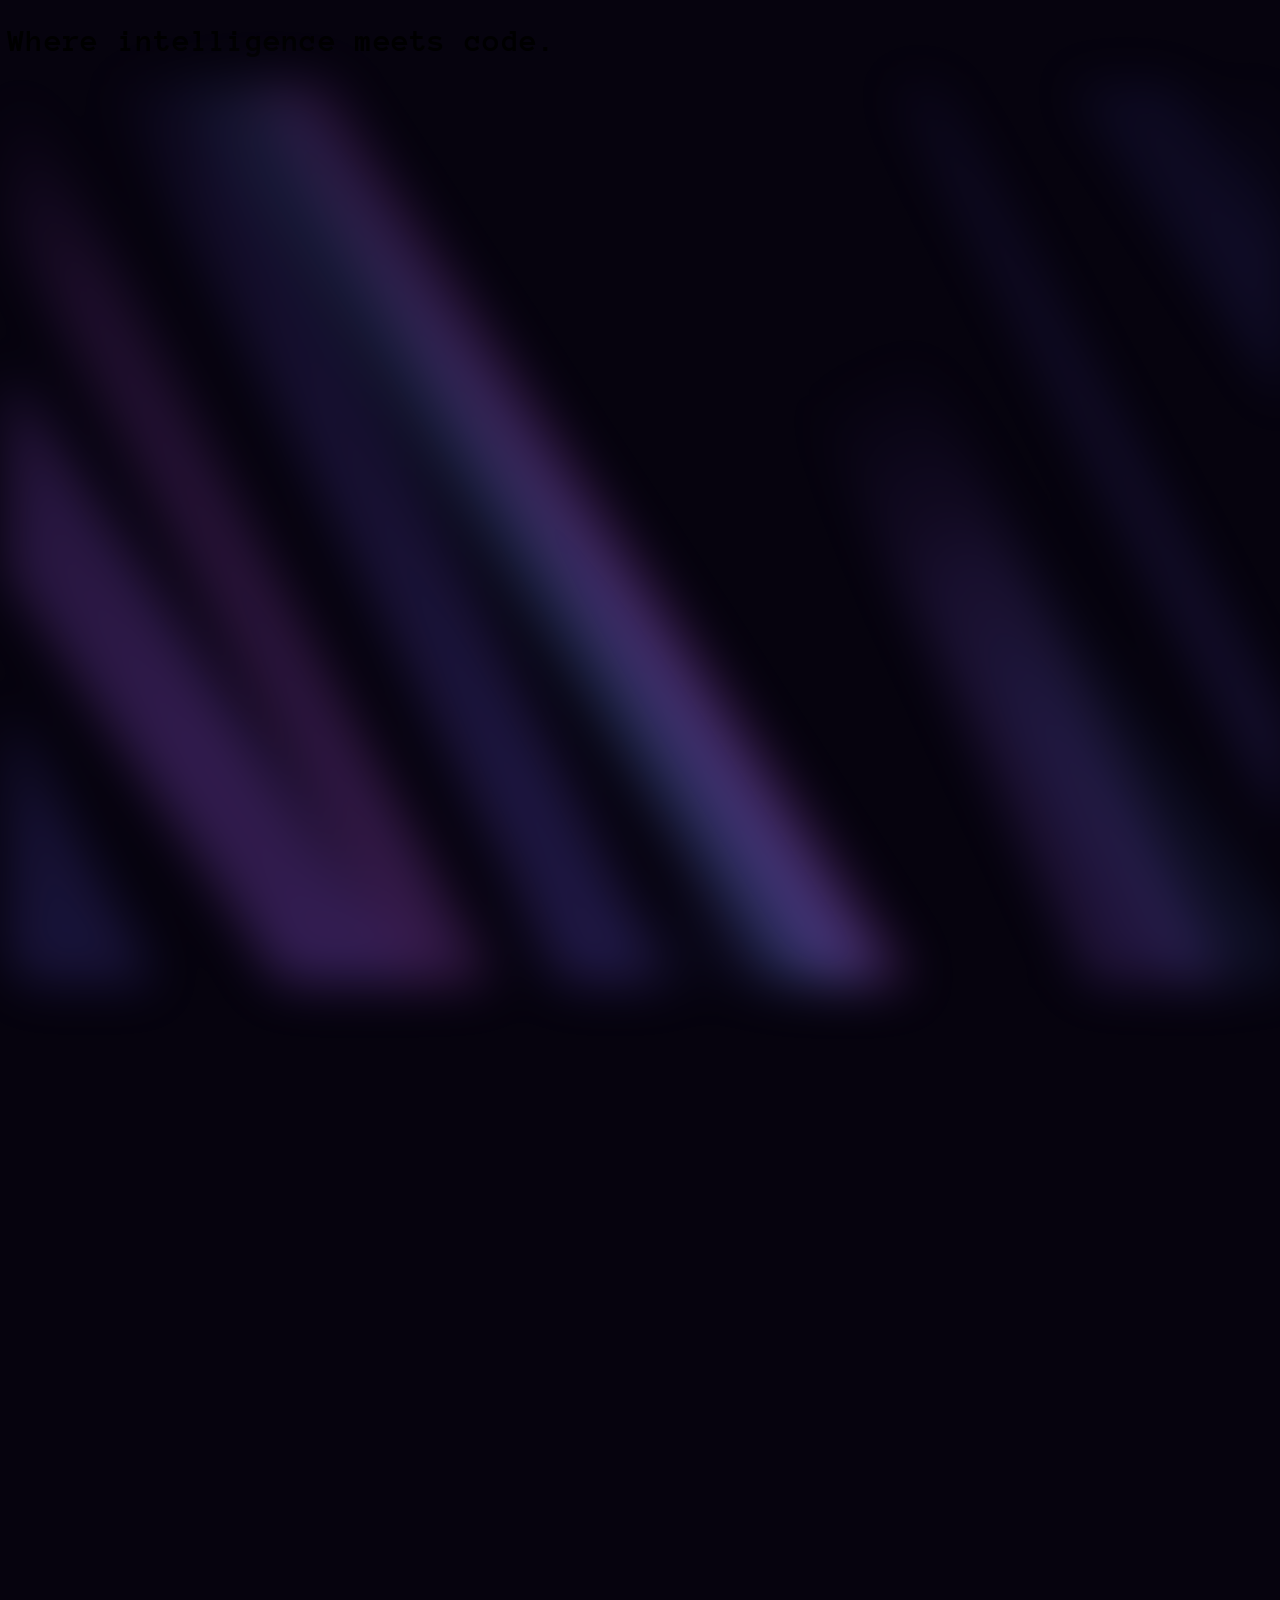
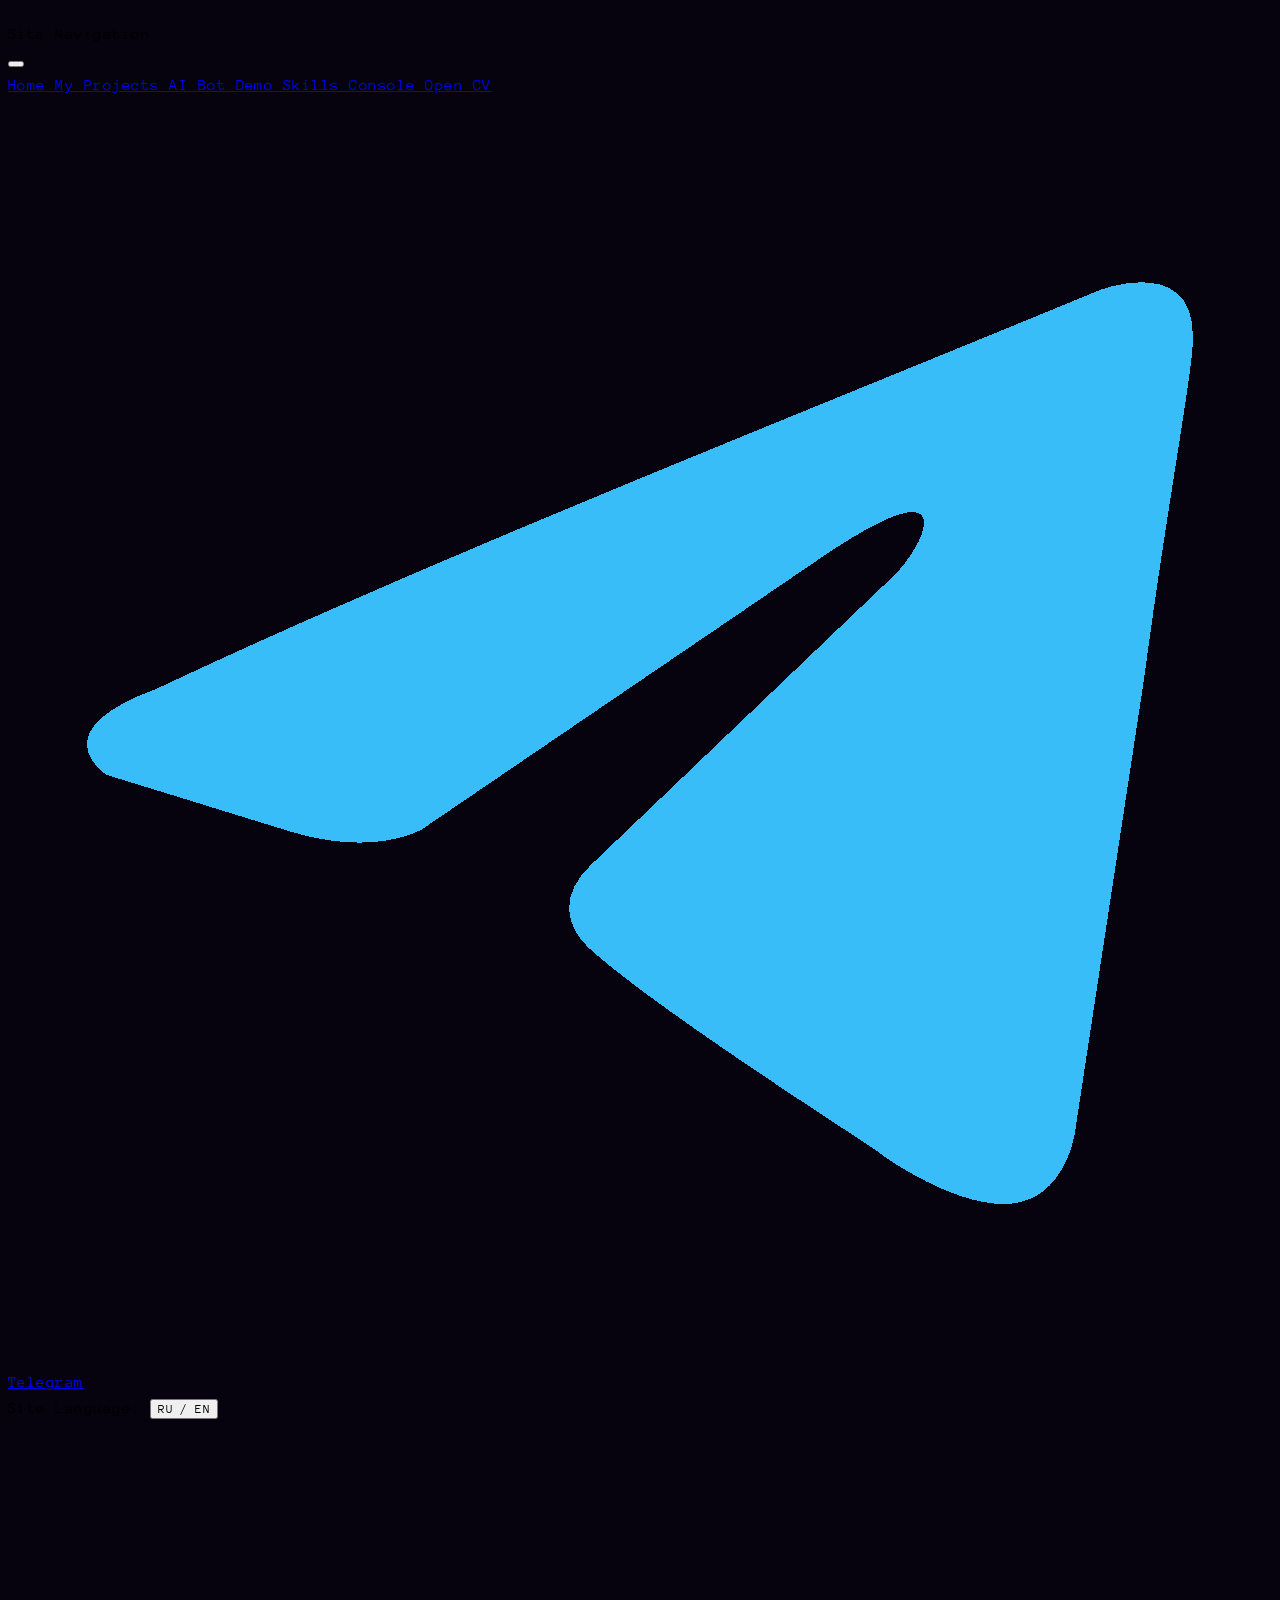
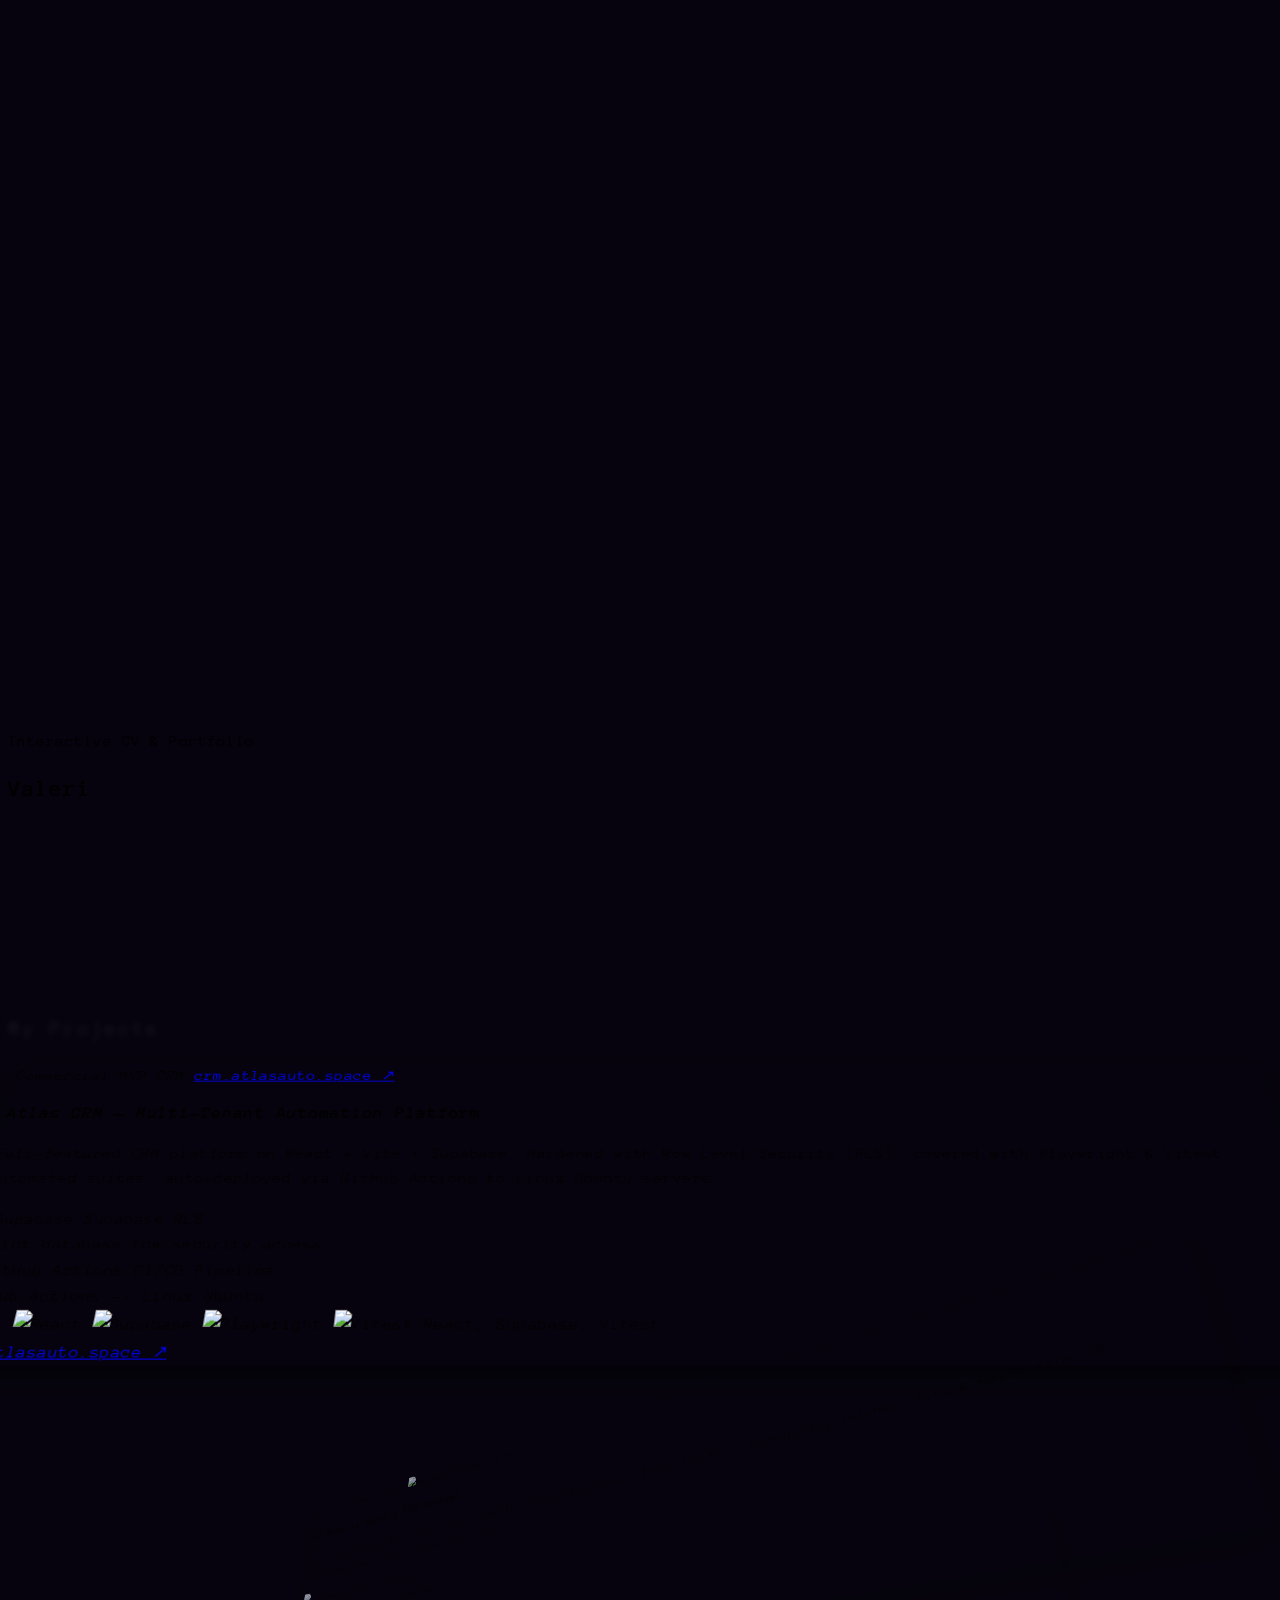
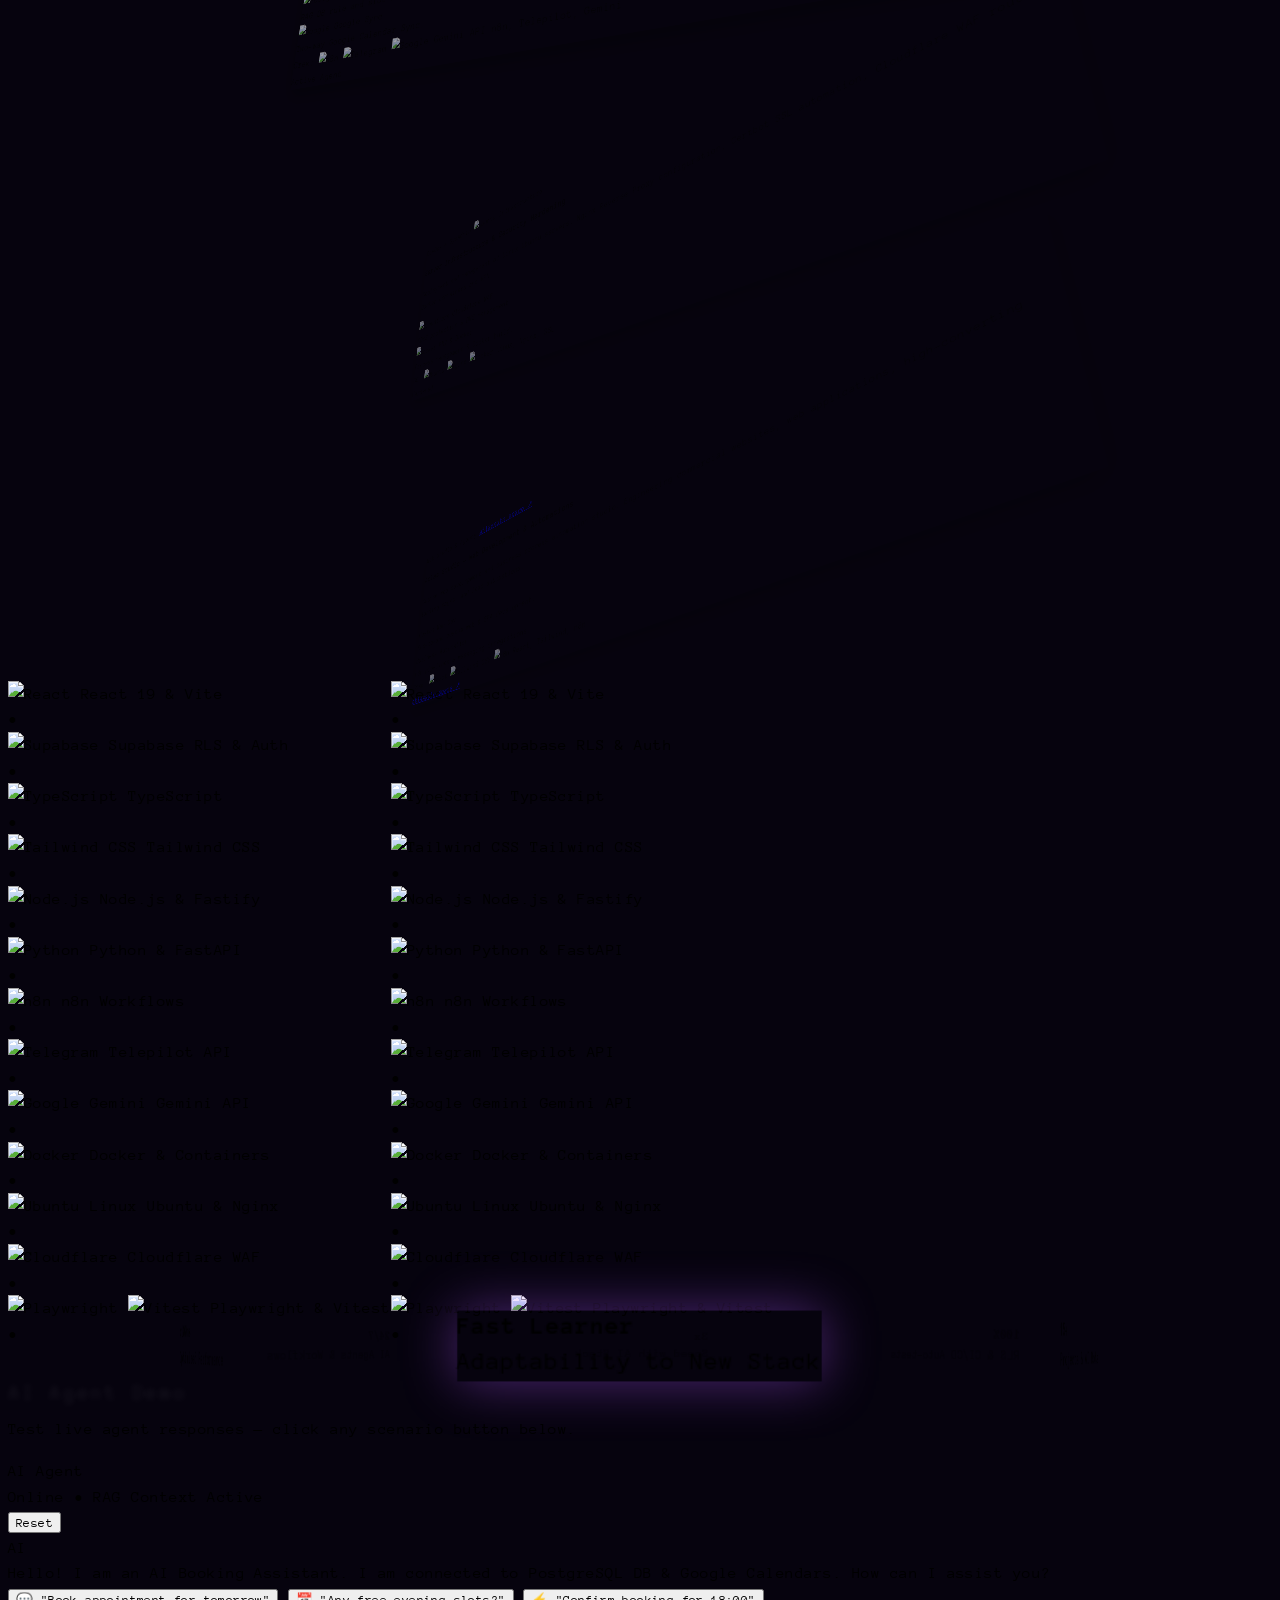
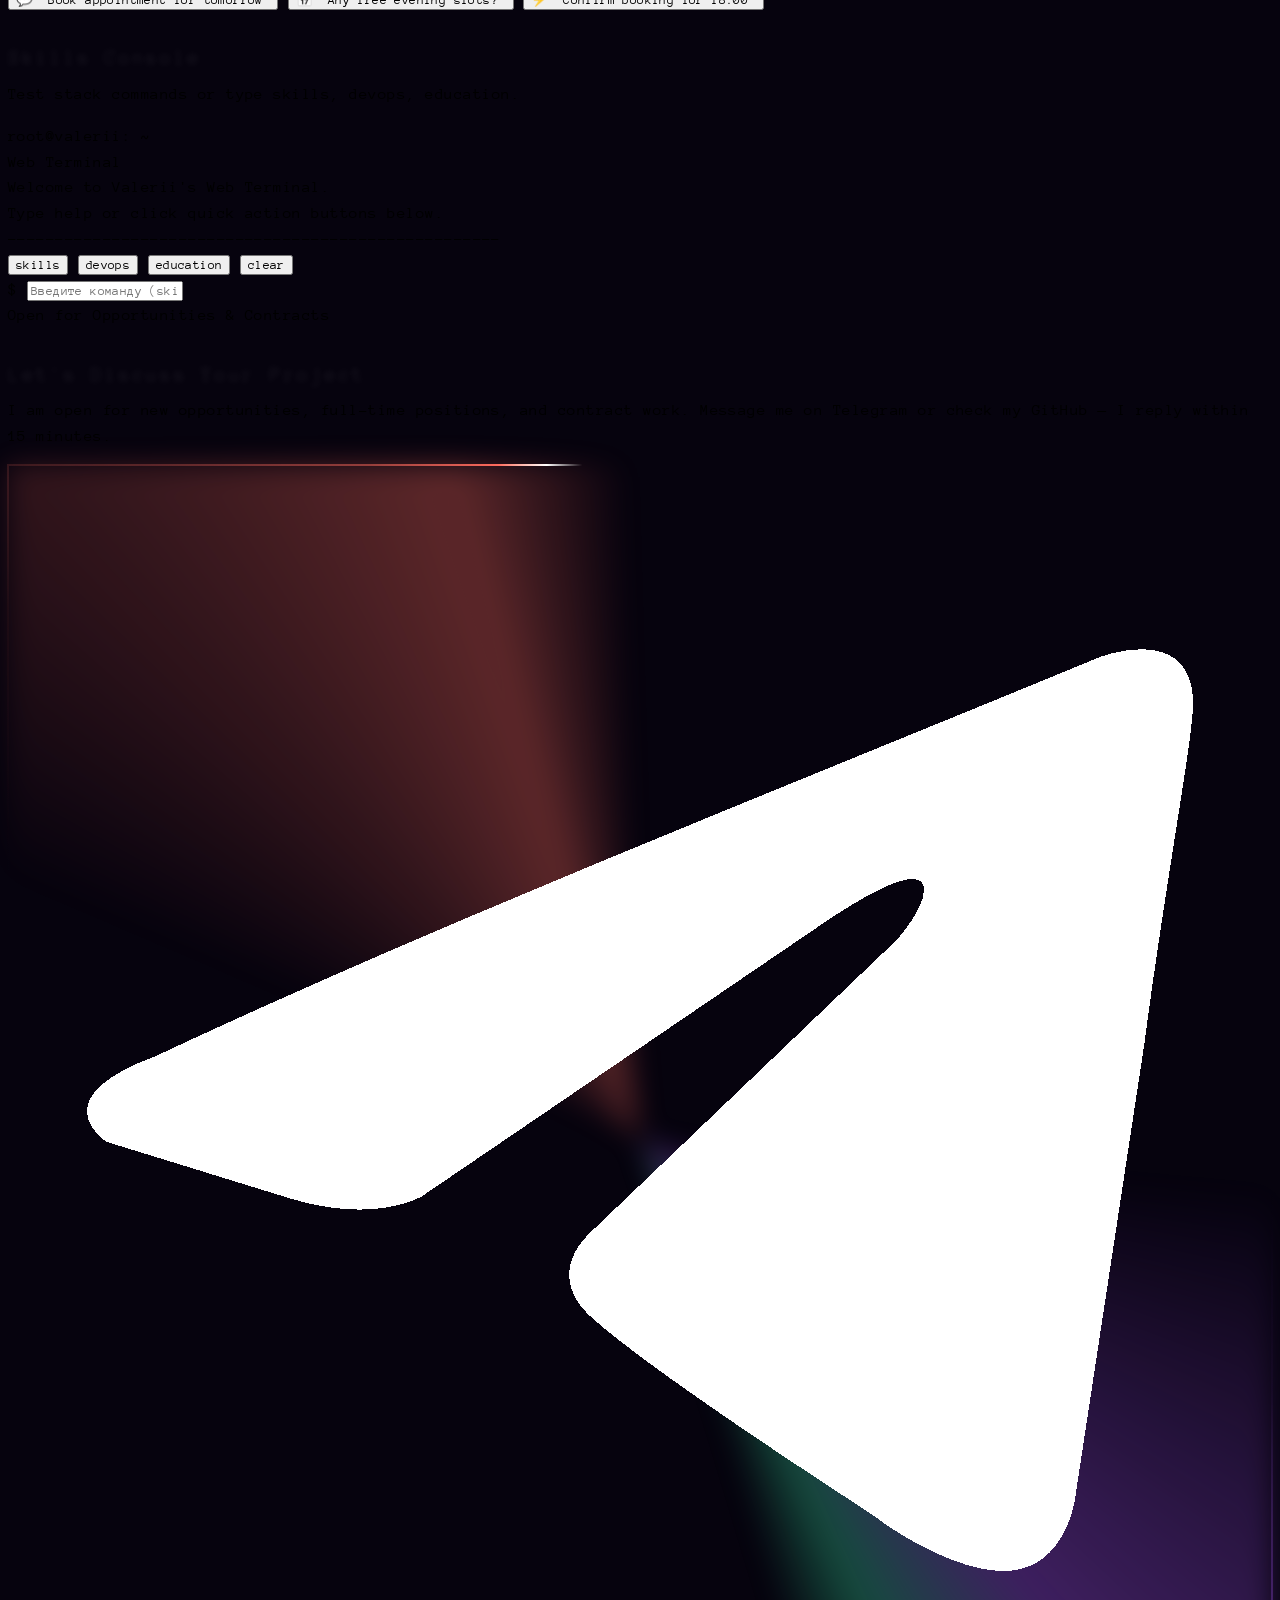
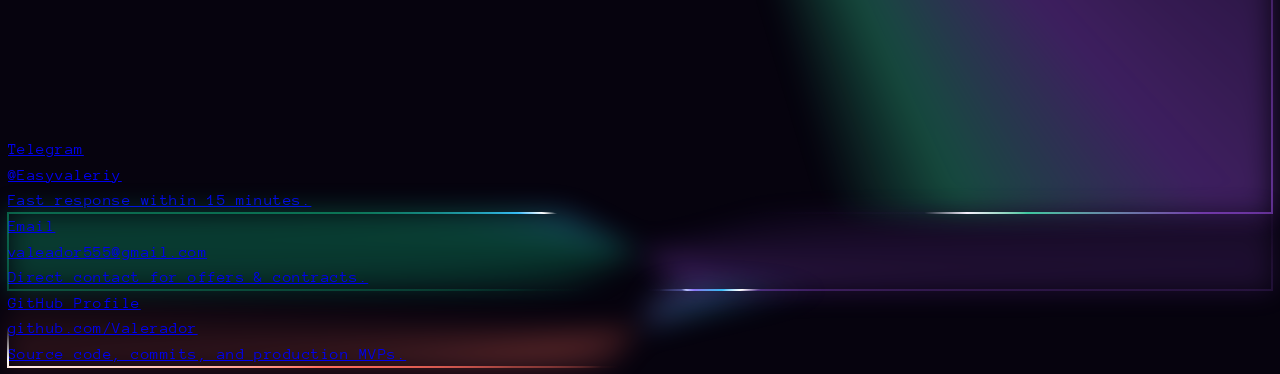
==== index.html @ 7964bfc3 "fix: 3D cube isometric pitch, dynamic N-card hold plateau, faster mobile skills marquee, and email c" ====
<!DOCTYPE html>
<html lang="ru" class="dark scroll-smooth">
<head>
    <meta charset="UTF-8">
    <meta name="viewport" content="width=device-width, initial-scale=1.0, viewport-fit=cover">
    <meta name="theme-color" content="#06030E">
    <meta name="theme-color" content="#06030E" media="(prefers-color-scheme: dark)">
    <meta name="apple-mobile-web-app-capable" content="yes">
    <meta name="apple-mobile-web-app-status-bar-style" content="black-translucent">
    <title>Valerii | Fullstack AI Developer & Systems Architect</title>
    <meta name="description" content="Портфолио Валерия — Fullstack AI-Разработчик и Архитектор систем. Разработка ИИ-сервисов, CRM на React + Supabase RLS, n8n пайплайнов и Linux инфраструктуры.">
    <meta name="author" content="Valerii">

    <!-- Open Graph / Facebook / Telegram -->
    <meta property="og:type" content="website">
    <meta property="og:site_name" content="Valerii Portfolio">
    <meta property="og:locale" content="ru_RU">
    <meta property="og:title" content="Valerii | Fullstack AI Developer & Systems Architect">
    <meta property="og:description" content="Разработка полносистемных ИИ-сервисов, CRM-платформ (React + Supabase RLS), n8n-пайплайнов и серверной инфраструктуры.">
    <meta property="og:url" content="https://valerador.github.io/">

    <!-- Twitter -->
    <meta name="twitter:card" content="summary_large_image">
    <meta name="twitter:title" content="Valerii | Fullstack AI Developer & Systems Architect">
    <meta name="twitter:description" content="Разработка полносистемных ИИ-сервисов, CRM-платформ (React + Supabase RLS), n8n-пайплайнов и серверной инфраструктуры.">

    <!-- Favicon -->
    <link rel="icon" type="image/svg+xml" href="data:image/svg+xml,%3Csvg xmlns='http://www.w3.org/2000/svg' viewBox='0 0 100 100'%3E%3Crect width='100' height='100' rx='25' fill='%23080314'/%3E%3Cpath d='M30 70 L50 25 L70 70 Z' fill='none' stroke='%23a855f7' stroke-width='8' stroke-linejoin='round'/%3E%3Ccircle cx='50' cy='52' r='8' fill='%2334d399'/%3E%3C/svg%3E">

    <!-- Schema.org JSON-LD Structured Data -->
    <script type="application/ld+json">
    {
      "@context": "https://schema.org",
      "@type": "Person",
      "name": "Valerii",
      "jobTitle": "Fullstack AI Developer & Systems Architect",
      "url": "https://github.com/Valerador",
      "sameAs": [
        "https://t.me/Easyvaleriy",
        "https://github.com/Valerador"
      ],
      "knowsAbout": [
        "React",
        "Vite",
        "TypeScript",
        "Supabase",
        "PostgreSQL",
        "Row Level Security",
        "n8n",
        "AI Agents",
        "Docker",
        "Linux",
        "Nginx",
        "Playwright"
      ]
    }
    </script>

    <!-- Google Fonts (Cyrillic + Latin Hacker & Retro Fonts) -->
    <link rel="preconnect" href="https://fonts.googleapis.com">
    <link rel="preconnect" href="https://fonts.gstatic.com" crossorigin>
    <link href="https://fonts.googleapis.com/css2?family=Plus+Jakarta+Sans:wght@400;600;800&family=Outfit:wght@600;800;900&family=Fira+Code:wght@500;700&family=JetBrains+Mono:wght@500;700;800&family=Pixelify+Sans:wght@500;700&family=Press+Start+2P&family=Anonymous+Pro:wght@400;700&family=Rubik+Mono+One&display=swap" rel="stylesheet">
    <!-- Phosphor Icons & PixelArtIcons (8-Bit Retro Icons) -->
    <script src="https://unpkg.com/@phosphor-icons/web"></script>
    <link rel="stylesheet" href="https://cdn.jsdelivr.net/npm/pixelarticons@1.8.1/font/pixelarticons.css">
    <!-- Tailwind CSS CDN -->
    <script src="https://cdn.tailwindcss.com"></script>
    <script>
        tailwind.config = {
            darkMode: 'class',
            theme: {
                extend: {
                    colors: {
                        darkSpace: '#06030E',
                        darkCard: 'rgba(15, 8, 30, 0.85)',
                        brandPrimary: '#818cf8',
                        brandAccent: '#34d399',
                        brandPurple: '#a855f7',
                        glassBorder: 'rgba(255, 255, 255, 0.12)',
                    },
                    fontFamily: {
                        sans: ['Anonymous Pro', 'monospace', 'sans-serif'],
                        heading: ['Anonymous Pro', 'monospace', 'sans-serif'],
                        mono: ['Anonymous Pro', 'monospace', 'monospace'],
                    }
                }
            }
        }
    </script>
    <link rel="stylesheet" href="styles.css">
</head>
<body class="bg-darkSpace text-slate-200 font-sans antialiased selection:bg-brandPurple selection:text-white relative overflow-x-hidden cursor-none">

    <!-- RICARDO CHANCE STYLE NOISE OVERLAY -->
    <div class="fixed inset-0 z-[150] pointer-events-none opacity-20 mix-blend-overlay" style="background-image: url('data:image/svg+xml,%3Csvg viewBox=%220 0 200 200%22 xmlns=%22http://www.w3.org/2000/svg%22%3E%3Cfilter id=%22noiseFilter%22%3E%3CfeTurbulence type=%22fractalNoise%22 baseFrequency=%220.8%22 numOctaves=%223%22 stitchTiles=%22stitch%22/%3E%3C/filter%3E%3Crect width=%22100%25%22 height=%22100%25%22 filter=%22url(%23noiseFilter)%22/%3E%3C/svg%3E'); background-repeat: repeat;"></div>

    <!-- PRELOADER ENTRANCE OVERLAY (Split Curtains & Simple Text Assembly Sequence) -->
    <div id="intro-loader" class="fixed inset-0 z-[200] pointer-events-none flex items-center justify-center overflow-hidden">
        <!-- Left Split Curtain -->
        <div id="curtain-left" class="absolute top-0 left-0 w-1/2 h-full bg-[#070314] transition-transform duration-1000 ease-in-out"></div>
        <!-- Right Split Curtain -->
        <div id="curtain-right" class="absolute top-0 right-0 w-1/2 h-full bg-[#070314] transition-transform duration-1000 ease-in-out"></div>

        <!-- Centered Simple Intro Text -->
        <div id="intro-text-box" class="relative z-10 text-center px-4 transition-all duration-700">
            <h1 class="font-heading font-extrabold text-2xl sm:text-4xl tracking-wider uppercase text-white animate-pulse" data-i18n="intro.text">Where intelligence meets code.</h1>
        </div>
    </div>

    <!-- Custom 3-State Crosshair Target Reticle Cursor -->
    <div id="crosshair-cursor" class="fixed pointer-events-none z-[100] transform -translate-x-1/2 -translate-y-1/2 hidden md:block">
        <div id="cursor-cross" class="relative w-8 h-8 flex items-center justify-center transition-transform duration-150">
            <div id="tick-top" class="cursor-tick absolute w-[2px] h-[8px] bg-slate-100 rounded-sm transform -translate-y-[6px] transition-all duration-150"></div>
            <div id="tick-bottom" class="cursor-tick absolute w-[2px] h-[8px] bg-slate-100 rounded-sm transform translate-y-[6px] transition-all duration-150"></div>
            <div id="tick-left" class="cursor-tick absolute w-[8px] h-[2px] bg-slate-100 rounded-sm transform -translate-x-[6px] transition-all duration-150"></div>
            <div id="tick-right" class="cursor-tick absolute w-[8px] h-[2px] bg-slate-100 rounded-sm transform translate-x-[6px] transition-all duration-150"></div>
        </div>
    </div>

    <!-- BEAMS BACKGROUND CANVAS -->
    <canvas id="beams-canvas" class="fixed inset-0 w-full h-full pointer-events-none z-0 opacity-70" style="filter: blur(25px);"></canvas>

    <!-- Background 3D Micro-Dust Canvas -->
    <canvas id="starfield" class="fixed inset-0 w-full h-full pointer-events-none z-0 opacity-80"></canvas>

    <!-- FLOATING NAVIGATION (DESKTOP DOCK & MOBILE BOTTOM SHEET) -->
    
    <!-- DESKTOP MACOS DOCK (Visible on Desktop md:block) -->
    <div id="macos-dock-container" class="hidden md:block fixed bottom-6 left-1/2 transform -translate-x-1/2 z-50 dock-hidden">
        <div id="macos-dock" class="backdrop-blur-2xl bg-[#090518]/85 border border-white/15 rounded-3xl px-4 py-2.5 flex items-center gap-4 shadow-2xl shadow-black/90">
            
            <!-- DOCK ITEM 1: ГЛАВНАЯ (CUBE) -->
            <a href="#hero-sky" aria-label="Главная - Вернуться наверх" class="dock-item group relative w-12 h-12 flex items-center justify-center rounded-2xl bg-white/10 text-white hover:bg-brandPurple transition-all duration-200 transform hover:scale-125 hover:-translate-y-2">
                <i class="ph-bold ph-cube text-2xl text-purple-300 group-hover:text-white transition-colors"></i>
                <span class="dock-tooltip">Главная</span>
            </a>

            <!-- DOCK ITEM 2: МОИ ПРОЕКТЫ -->
            <a href="#orbit-showcase" aria-label="Мои проекты - Просмотр портфолио" class="dock-item group relative w-12 h-12 flex items-center justify-center rounded-2xl bg-white/10 text-white hover:bg-brandPrimary transition-all duration-200 transform hover:scale-125 hover:-translate-y-2">
                <i class="ph-bold ph-planet text-2xl text-indigo-300 group-hover:text-white transition-colors"></i>
                <span class="dock-tooltip">Мои проекты</span>
            </a>

            <!-- DOCK ITEM 3: AI BOT DEMO -->
            <a href="#bot-simulation" aria-label="AI Bot Demo - Демо симуляция ИИ-бота" class="dock-item group relative w-12 h-12 flex items-center justify-center rounded-2xl bg-white/10 text-brandPurple hover:bg-brandPurple hover:text-white transition-all duration-200 transform hover:scale-125 hover:-translate-y-2">
                <i class="ph-bold ph-robot text-2xl text-purple-300 group-hover:text-white transition-colors"></i>
                <span class="dock-tooltip" data-i18n="dock.bot">AI Bot Demo</span>
            </a>

            <!-- DOCK ITEM 4: CLI TERMINAL -->
            <a href="#terminal-section" aria-label="CLI Terminal - Консоль навыков" class="dock-item group relative w-12 h-12 flex items-center justify-center rounded-2xl bg-white/10 text-brandAccent hover:bg-brandAccent hover:text-white transition-all duration-200 transform hover:scale-125 hover:-translate-y-2">
                <i class="ph-bold ph-terminal-window text-2xl text-emerald-400 group-hover:text-white transition-colors"></i>
                <span class="dock-tooltip" data-i18n="dock.terminal">CLI Terminal</span>
            </a>

            <div class="w-px h-6 bg-white/20"></div>

            <!-- DOCK ITEM 5: CV DOWNLOAD -->
            <a href="resume_printable.html" target="_blank" aria-label="Download CV - Открыть и скачать резюме в PDF" class="dock-item group relative w-12 h-12 flex items-center justify-center rounded-2xl bg-slate-900 text-brandAccent hover:bg-slate-800 transition-all duration-200 transform hover:scale-125 hover:-translate-y-2">
                <i class="ph-bold ph-file-pdf text-2xl text-amber-400 group-hover:text-white transition-colors"></i>
                <span class="dock-tooltip" data-i18n="dock.cv">Download CV</span>
            </a>

            <!-- DOCK ITEM 6: TELEGRAM CONTACT -->
            <a href="https://t.me/Easyvaleriy" target="_blank" aria-label="Telegram - Написать в Telegram @Easyvaleriy" class="dock-item group relative w-12 h-12 flex items-center justify-center rounded-2xl bg-gradient-to-tr from-brandPurple to-brandPrimary text-white shadow-lg shadow-brandPurple/40 transition-all duration-200 transform hover:scale-125 hover:-translate-y-2">
                <svg class="w-5 h-5" viewBox="0 0 48 48" fill="none" xmlns="http://www.w3.org/2000/svg">
                    <path d="M41.4193 7.30899C41.4193 7.30899 45.3046 5.79399 44.9808 9.47328C44.8729 10.9883 43.9016 16.2908 43.1461 22.0262L40.5559 39.0159C40.5559 39.0159 40.3401 41.5048 38.3974 41.9377C36.4547 42.3705 33.5408 40.4227 33.0011 39.9898C32.5694 39.6652 24.9068 34.7955 22.2086 32.4148C21.4531 31.7655 20.5897 30.4669 22.3165 28.9519L33.6487 18.1305C34.9438 16.8319 36.2389 13.8019 30.8426 17.4812L15.7331 27.7616C15.7331 27.7616 14.0063 28.8437 10.7686 27.8698L3.75342 25.7055C3.75342 25.7055 1.16321 24.0823 5.58815 22.459C16.3807 17.3729 29.6555 12.1786 41.4193 7.30899Z" fill="white"/>
                </svg>
                <span class="dock-tooltip" data-i18n="dock.contact">Telegram @Easyvaleriy</span>
            </a>

            <div class="w-px h-6 bg-white/20"></div>

            <!-- RU / EN LANGUAGE SWITCHER BUTTON -->
            <button id="lang-toggle-btn" onclick="toggleLanguage()" aria-label="Переключить язык (RU/EN)" class="dock-item group relative px-3 py-1.5 rounded-xl bg-purple-950/80 border border-brandPurple/40 text-brandPurple hover:bg-brandPurple hover:text-white font-mono text-xs font-bold transition-all duration-200 transform hover:scale-110 hover:-translate-y-1">
                <span id="lang-btn-text">RU / <span class="text-slate-400">EN</span></span>
                <span class="dock-tooltip">Switch Language</span>
            </button>

        </div>
    </div>

    <!-- MOBILE COMPACT MENU TRIGGER BUTTON (Visible on Mobile md:hidden) -->
    <div id="mobile-dock-wrapper" class="md:hidden fixed bottom-4 left-1/2 transform -translate-x-1/2 z-50 dock-hidden">
        <button id="mobile-trigger-pill" onclick="toggleMobileMenu()" aria-label="Открыть меню навигации" class="backdrop-blur-2xl bg-[#090518]/95 border border-brandPurple/50 rounded-full px-3.5 py-2 flex items-center gap-2.5 shadow-2xl shadow-purple-950/90 text-white font-medium text-xs active:scale-95 transition-all whitespace-nowrap">
            <i class="ph-bold ph-compass text-lg text-brandPurple animate-pulse shrink-0"></i>
            <span class="w-px h-3.5 bg-white/20 mx-0.5 shrink-0"></span>
            <span onclick="event.stopPropagation(); toggleLanguage();" id="mobile-menu-lang-badge" class="text-[11px] font-mono font-bold text-brandAccent px-2.5 py-0.5 rounded-md bg-white/10 hover:bg-white/20 whitespace-nowrap inline-flex items-center shrink-0">RU / <span class="text-slate-400">EN</span></span>
        </button>
    </div>

    <!-- MOBILE NATIVE POP-UP MENU DRAWER (Expands from Trigger Pill) -->
    <div id="mobile-menu-overlay" onclick="toggleMobileMenu()" class="md:hidden fixed inset-0 bg-black/75 backdrop-blur-md z-[100] opacity-0 pointer-events-none transition-opacity duration-300 flex items-end justify-center pb-3 px-3">
        <div onclick="event.stopPropagation()" id="mobile-menu-drawer" class="w-full max-w-md bg-[#0C0721]/95 border border-brandPurple/50 rounded-3xl p-5 shadow-2xl backdrop-blur-2xl origin-bottom transition-all duration-300 ease-[cubic-bezier(0.16,1,0.3,1)] transform scale-90 opacity-0 pointer-events-none translate-y-4 space-y-4">
            
            <!-- Drawer Header -->
            <div class="flex items-center justify-between pb-3 border-b border-glassBorder">
                <div class="flex items-center gap-2">
                    <span class="w-2.5 h-2.5 rounded-full bg-brandPurple animate-ping"></span>
                    <span class="text-white font-bold text-base tracking-wide" id="mobile-drawer-title">Навигация по сайту</span>
                </div>
                <button onclick="toggleMobileMenu()" aria-label="Закрыть меню" class="w-8 h-8 rounded-full bg-white/10 flex items-center justify-center text-slate-300 hover:text-white">
                    <i class="ph-bold ph-x text-lg"></i>
                </button>
            </div>

            <!-- Navigation Links List -->
            <div class="space-y-2 font-medium text-sm pt-1">
                <a href="#hero-sky" onclick="toggleMobileMenu()" class="flex items-center gap-3 p-3 rounded-2xl bg-white/5 hover:bg-brandPurple/20 text-white transition-colors">
                    <i class="ph-bold ph-cube text-xl text-purple-400"></i>
                    <span data-i18n="dock.hero">Главная</span>
                </a>
                <a href="#orbit-showcase" onclick="toggleMobileMenu()" class="flex items-center gap-3 p-3 rounded-2xl bg-white/5 hover:bg-brandPrimary/20 text-white transition-colors">
                    <i class="ph-bold ph-planet text-xl text-indigo-400"></i>
                    <span data-i18n="dock.projects">Мои проекты</span>
                </a>
                <a href="#bot-simulation" onclick="toggleMobileMenu()" class="flex items-center gap-3 p-3 rounded-2xl bg-white/5 hover:bg-brandPurple/20 text-white transition-colors">
                    <i class="ph-bold ph-robot text-xl text-purple-400"></i>
                    <span data-i18n="dock.bot">Демо ИИ-Бота</span>
                </a>
                <a href="#terminal-section" onclick="toggleMobileMenu()" class="flex items-center gap-3 p-3 rounded-2xl bg-white/5 hover:bg-brandAccent/20 text-white transition-colors">
                    <i class="ph-bold ph-terminal-window text-xl text-emerald-400"></i>
                    <span data-i18n="dock.terminal">CLI Terminal</span>
                </a>
                <a href="resume_printable.html" target="_blank" onclick="toggleMobileMenu()" class="flex items-center gap-3 p-3 rounded-2xl bg-slate-900 border border-amber-500/30 text-amber-300 transition-colors">
                    <i class="ph-bold ph-file-pdf text-xl text-amber-400"></i>
                    <span data-i18n="dock.cv">Открыть Резюме (PDF)</span>
                </a>
                <a href="https://t.me/Easyvaleriy" target="_blank" onclick="toggleMobileMenu()" class="flex items-center gap-3 p-3 rounded-2xl bg-white/5 hover:bg-sky-500/20 text-white transition-colors">
                    <svg class="w-5 h-5 shrink-0" viewBox="0 0 48 48" fill="none" xmlns="http://www.w3.org/2000/svg">
                        <path d="M41.4193 7.30899C41.4193 7.30899 45.3046 5.79399 44.9808 9.47328C44.8729 10.9883 43.9016 16.2908 43.1461 22.0262L40.5559 39.0159C40.5559 39.0159 40.3401 41.5048 38.3974 41.9377C36.4547 42.3705 33.5408 40.4227 33.0011 39.9898C32.5694 39.6652 24.9068 34.7955 22.2086 32.4148C21.4531 31.7655 20.5897 30.4669 22.3165 28.9519L33.6487 18.1305C34.9438 16.8319 36.2389 13.8019 30.8426 17.4812L15.7331 27.7616C15.7331 27.7616 14.0063 28.8437 10.7686 27.8698L3.75342 25.7055C3.75342 25.7055 1.16321 24.0823 5.58815 22.459C16.3807 17.3729 29.6555 12.1786 41.4193 7.30899Z" fill="#38BDF8"/>
                    </svg>
                    <span>Telegram</span>
                </a>
            </div>

            <!-- Drawer Footer Language Switch -->
            <div class="pt-3 flex items-center justify-between text-xs border-t border-glassBorder">
                <span class="text-slate-400" id="mobile-lang-label">Язык сайта / Language:</span>
                <button onclick="toggleLanguage()" class="px-3.5 py-1.5 rounded-xl bg-brandPurple/30 border border-brandPurple/50 text-brandPurple font-mono font-bold">
                    <span id="mobile-drawer-lang-text">RU / EN</span>
                </button>
            </div>

        </div>
    </div>

    <!-- HERO STORYLINE SECTION -->
    <section id="hero-sky" class="relative min-h-[280vh] z-10">
        
        <!-- Pinned Sticky 3D Particle Canvas Frame -->
        <div class="sticky top-0 h-screen w-full flex items-center justify-center overflow-hidden pointer-events-none">
            <canvas id="particle-star-canvas" class="absolute inset-0 w-full h-full z-10 pointer-events-none"></canvas>
        </div>

        <!-- Scrolling Hero Text Elements -->
        <div id="hero-content-wrapper" class="relative -mt-[100vh] z-20 pointer-events-auto">
            
            <!-- Reference Layout: Left Column (Headline & Mobile Description) & Right Column (Desktop Description) -->
            <div class="w-full px-4 sm:px-8 lg:px-12 grid grid-cols-1 lg:grid-cols-12 gap-6 min-h-screen py-8">
                
                <!-- Left Column (Role + Letter-by-letter Headline + Lower Scroll Sub-block) -->
                <div class="lg:col-span-6 flex flex-col justify-between h-auto lg:h-[82vh] pl-0 pt-2 lg:pt-6">
                    <!-- Top Headline Block (Visible Immediately) -->
                    <div class="space-y-3 sm:space-y-4 pt-4 lg:pt-10">
                        <div id="hero-role" class="seq-hidden inline-flex items-center gap-2 px-3.5 py-1.5 rounded-full bg-brandPurple/20 text-brandPurple border border-brandPurple/40 font-mono text-xs font-semibold">
                            <span class="w-2 h-2 rounded-full bg-brandPurple animate-pulse"></span>
                            <span data-i18n="hero.role">Interactive CV & Portfolio</span>
                        </div>

                        <!-- Headline for Sequential Staggered Animation -->
                        <h1 id="hero-title" class="font-heading text-3xl xs:text-4xl sm:text-6xl lg:text-6xl font-black text-white tracking-tight leading-[1.15]">
                            <span id="title-line-1" class="block seq-hidden" data-i18n="hero.line1">Валерий</span>
                            <span id="title-line-2" class="text-purple-300 block seq-hidden" data-i18n="hero.line2">Fullstack AI-Разработчик</span>
                        </h1>
                    </div>

                    <!-- LOWER SCROLL SUB-BLOCK -->
                    <div id="hero-sub-block" class="mt-6 sm:mt-8 lg:mt-6 space-y-4">
                        <!-- Mobile Description -->
                        <p id="hero-desc" class="seq-hidden text-slate-300 text-xs sm:text-sm leading-relaxed font-sans max-w-md lg:hidden" data-i18n="hero.desc">
                            Я разрабатываю полносистемные ИИ-сервисы, CRM-платформы (React + Supabase RLS), n8n-пайплайны и серверную инфраструктуру.
                        </p>

                        <!-- Dynamic Glowing Buttons (Uniform Equal-Sized Buttons) -->
                        <div id="hero-buttons" class="flex flex-wrap items-center gap-3 w-full sm:w-auto">
                            <a href="https://t.me/Easyvaleriy" target="_blank" class="seq-hidden shiny-cta min-w-[130px] flex-1 sm:flex-initial text-center justify-center !px-5 !py-2.5">
                                <span data-i18n="hero.cta" class="flex items-center justify-center gap-2 text-xs sm:text-sm font-semibold w-full text-center">
                                    <i class="pixelarticons-message-text text-base text-white shrink-0"></i>
                                    <span>Telegram</span>
                                </span>
                            </a>
                            <a href="https://github.com/Valerador" target="_blank" class="seq-hidden shiny-cta min-w-[130px] flex-1 sm:flex-initial text-center justify-center !px-5 !py-2.5">
                                <span data-i18n="hero.github" class="flex items-center justify-center gap-2 text-xs sm:text-sm font-semibold w-full text-center">
                                    <i class="pixelarticons-code text-base text-white shrink-0"></i>
                                    <span>GitHub</span>
                                </span>
                            </a>
                            <a href="resume_printable.html" target="_blank" class="seq-hidden shiny-cta min-w-[130px] flex-1 sm:flex-initial text-center justify-center !px-5 !py-2.5">
                                <span data-i18n="hero.cv" class="flex items-center justify-center gap-2 text-amber-300 text-xs sm:text-sm font-semibold w-full text-center">
                                    <i class="pixelarticons-file-text text-base text-amber-300 shrink-0"></i>
                                    <span>Резюме</span>
                                </span>
                            </a>
                        </div>
                    </div>
                </div>

                <!-- Right Column (Desktop Description) -->
                <div class="hidden lg:flex lg:col-span-6 flex-col justify-end h-[84vh] text-left pr-0 items-end">
                    <p id="hero-desc-desktop" class="seq-hidden text-slate-300 text-xs sm:text-sm leading-relaxed font-sans max-w-xs sm:max-w-sm mr-0 ml-auto pb-6 text-left" data-i18n="hero.desc">
                        Я разрабатываю полносистемные ИИ-сервисы, CRM-платформы (React + Supabase RLS), n8n-пайплайны и серверную инфраструктуру.
                    </p>
                </div>

            </div>
        </div>

    </section>


    <!-- SCENE 2: ACETERNETY UI 3D CONTAINER SCROLL SHOWCASE -->
    <section id="orbit-showcase" class="relative min-h-[460vh] -mt-[40vh] sm:-mt-[80vh] lg:-mt-[110vh] z-20">
        
        <!-- Pinned Sticky Container Scroll Frame with Top Title Clearance & Dock Clearance -->
        <div class="sticky top-0 h-screen flex flex-col justify-between overflow-hidden pt-4 sm:pt-6 pb-28 sm:pb-32">
            
            <div class="w-full space-y-2 sm:space-y-3">
                <!-- Section Header (Container Scroll Title Component) -->
                <div id="container-scroll-header" class="scroll-reveal text-center space-y-1 sm:space-y-2 transition-transform duration-200 px-4">
                    <h2 class="font-heading text-3xl sm:text-5xl lg:text-6xl font-black text-white tracking-tight scroll-char-scrub" data-i18n="orbit.title">
                        Мои работы
                    </h2>
                </div>

                <!-- Horizontal Track of 3D Tablet Cards -->
                <div id="orbit-track-wrapper" class="w-full overflow-hidden py-12 -my-12">
                    <div id="orbit-track" class="flex gap-8 sm:gap-12 lg:gap-16 transition-all duration-300 ease-out items-center pt-2 pb-10 sm:pt-4 sm:pb-14 px-[calc(50vw-min(475px,44vw))]">
                    
                    <!-- ACETERNETY 3D TABLET CARD 1: Atlas CRM -->
                    <div class="container-scroll-card w-[92vw] sm:w-[90vw] max-w-[950px] h-[66vh] min-h-[480px] max-h-[580px] sm:h-[52vh] sm:min-h-[460px] sm:max-h-[520px] shrink-0 rounded-3xl sm:rounded-[32px] border-2 sm:border-4 border-slate-700/80 bg-[#120826]/90 p-3 sm:p-4 shadow-2xl backdrop-blur-2xl transition-all duration-300">
                        <div class="h-full w-full rounded-2xl bg-[#080314]/95 p-4 sm:p-6 border border-glassBorder flex flex-col justify-between overflow-hidden relative group">
                            <div class="absolute -top-16 -right-16 w-36 h-36 bg-purple-600/15 rounded-full blur-2xl pointer-events-none"></div>

                            <!-- Header Info -->
                            <div class="space-y-2.5 sm:space-y-3 relative z-10">
                                <div class="flex items-center justify-between gap-1.5">
                                    <span class="px-2.5 py-0.5 sm:px-3.5 sm:py-1 rounded-full bg-brandPurple/20 text-brandPurple border border-brandPurple/40 font-mono text-[11px] sm:text-xs font-bold" data-i18n="card1.tag">
                                        Коммерческий MVP CRM
                                    </span>
                                    <a href="https://crm.atlasauto.space" target="_blank" class="px-2.5 py-1 rounded-lg bg-brandPurple/30 border border-brandPurple/60 text-purple-200 hover:bg-brandPurple hover:text-white font-mono text-[11px] sm:text-xs font-bold transition-all flex items-center gap-1.5 shrink-0">
                                        <i class="ph ph-arrow-square-out text-sm text-brandAccent"></i> crm.atlasauto.space ↗
                                    </a>
                                </div>

                                <h3 class="font-heading text-base xs:text-lg sm:text-3xl font-extrabold text-white leading-snug" data-i18n="card1.title">Atlas CRM — Платформа автоматизации ниш</h3>

                                <p class="text-slate-300 text-xs sm:text-sm leading-relaxed max-w-2xl" data-i18n="card1.desc">
                                    Полнофункциональная CRM-система на React + Vite + Supabase. Защищена Row Level Security (RLS) на уровне СУБД, покрыта автотестами Playwright & Vitest, автоматический деплой через GitHub Actions на Linux-сервер.
                                </p>
                            </div>

                            <!-- Feature Grid -->
                            <div class="grid grid-cols-1 sm:grid-cols-2 gap-2.5 sm:gap-3.5 my-auto py-2 text-xs sm:text-sm relative z-10">
                                <div class="p-3 sm:p-3.5 rounded-xl sm:rounded-2xl bg-black/60 border border-glassBorder shadow-inner flex flex-col justify-center">
                                    <div class="text-brandPrimary font-bold text-xs sm:text-sm flex items-center gap-2">
                                        <img src="https://cdn.jsdelivr.net/gh/devicons/devicon/icons/supabase/supabase-original.svg" class="w-4 h-4 object-contain" alt="Supabase"> 
                                        <span>Supabase RLS</span>
                                    </div>
                                    <div class="text-slate-400 text-[11px] sm:text-xs mt-1" data-i18n="card1.f1">Строгое разграничение доступов в СУБД.</div>
                                </div>
                                <div class="p-3 sm:p-3.5 rounded-xl sm:rounded-2xl bg-black/60 border border-glassBorder shadow-inner flex flex-col justify-center">
                                    <div class="text-brandAccent font-bold text-xs sm:text-sm flex items-center gap-2">
                                        <img src="https://cdn.simpleicons.org/githubactions/2088FF" class="w-4 h-4 object-contain" alt="GitHub Actions">
                                        <span>CI/CD Pipeline</span>
                                    </div>
                                    <div class="text-slate-400 text-[11px] sm:text-xs mt-1" data-i18n="card1.f2">GitHub Actions -> Linux Ubuntu.</div>
                                </div>
                            </div>

                            <!-- Footer Tech Badges -->
                            <div class="pt-2.5 sm:pt-2.5 border-t border-glassBorder flex items-center justify-between text-[11px] sm:text-xs font-mono relative z-10">
                                <div class="flex items-center gap-1.5 sm:gap-2 overflow-hidden pr-2">
                                    <span class="text-slate-400 hidden sm:inline">Стек:</span>
                                    <img src="https://cdn.jsdelivr.net/gh/devicons/devicon/icons/react/react-original.svg" class="w-3.5 h-3.5 sm:w-4 sm:h-4 object-contain shrink-0" title="React">
                                    <img src="https://cdn.jsdelivr.net/gh/devicons/devicon/icons/supabase/supabase-original.svg" class="w-3.5 h-3.5 sm:w-4 sm:h-4 object-contain shrink-0" title="Supabase">
                                    <img src="https://cdn.jsdelivr.net/gh/devicons/devicon/icons/playwright/playwright-original.svg" class="w-3.5 h-3.5 sm:w-4 sm:h-4 object-contain shrink-0" title="Playwright">
                                    <img src="https://cdn.jsdelivr.net/gh/devicons/devicon/icons/vitest/vitest-original.svg" class="w-3.5 h-3.5 sm:w-4 sm:h-4 object-contain shrink-0" title="Vitest">
                                    <span class="text-slate-300 ml-0.5 truncate">React, Supabase, Vitest</span>
                                </div>
                                <a href="https://crm.atlasauto.space" target="_blank" class="text-brandAccent hover:text-white flex items-center gap-1 font-bold shrink-0 transition-colors">
                                    <i class="ph ph-planet text-sm sm:text-base"></i> crm.atlasauto.space ↗
                                </a>
                            </div>
                        </div>
                    </div>

                    <!-- ACETERNETY 3D TABLET CARD 2: AI Telepilot Assistant -->
                    <div class="container-scroll-card w-[92vw] sm:w-[90vw] max-w-[950px] h-[66vh] min-h-[480px] max-h-[580px] sm:h-[52vh] sm:min-h-[460px] sm:max-h-[520px] shrink-0 rounded-3xl sm:rounded-[32px] border-2 sm:border-4 border-purple-800/80 bg-[#14082c]/90 p-3 sm:p-4 shadow-2xl backdrop-blur-2xl transition-all duration-300">
                        <div class="h-full w-full rounded-2xl bg-[#080314]/95 p-4 sm:p-6 border border-glassBorder flex flex-col justify-between overflow-hidden relative group">
                            <div class="absolute -top-16 -right-16 w-36 h-36 bg-indigo-600/15 rounded-full blur-2xl pointer-events-none"></div>

                            <div class="space-y-2.5 sm:space-y-3 relative z-10">
                                <div class="flex items-center justify-between gap-1.5">
                                    <span class="px-2.5 py-0.5 sm:px-3.5 sm:py-1 rounded-full bg-brandPurple/20 text-brandPurple border border-brandPurple/40 font-mono text-[11px] sm:text-xs font-bold" data-i18n="card2.tag">
                                        AI Agent & Automation
                                    </span>
                                    <span class="text-slate-400 font-mono text-[11px] sm:text-xs flex items-center gap-1.5 shrink-0">
                                        <img src="https://cdn.simpleicons.org/telegram/26A5E4" class="w-3.5 h-3.5 sm:w-4 sm:h-4 object-contain" alt="Telegram"> Telepilot API
                                    </span>
                                </div>

                                <h3 class="font-heading text-base xs:text-lg sm:text-3xl font-extrabold text-white leading-snug" data-i18n="card2.title">ИИ-Бот Онлайн-Записи & RAG Context</h3>

                                <p class="text-slate-300 text-xs sm:text-sm leading-relaxed max-w-2xl" data-i18n="card2.desc">
                                    Умный бот, ведающий диалог от лица Telegram-аккаунта (Telepilot API). Сам извлекает правила и свободные слоты из БД, согласует время с клиентом и отправляет уведомления в мессенджеры.
                                </p>
                            </div>

                            <div class="grid grid-cols-1 sm:grid-cols-2 gap-2.5 sm:gap-3.5 my-auto py-2 text-xs sm:text-sm relative z-10">
                                <div class="p-3 sm:p-3.5 rounded-xl sm:rounded-2xl bg-black/60 border border-glassBorder shadow-inner flex flex-col justify-center">
                                    <div class="text-brandPurple font-bold text-xs sm:text-sm flex items-center gap-2">
                                        <img src="https://cdn.jsdelivr.net/gh/devicons/devicon/icons/postgresql/postgresql-original.svg" class="w-4 h-4 object-contain" alt="PostgreSQL">
                                        <span>RAG DB Context</span>
                                    </div>
                                    <div class="text-slate-400 text-[11px] sm:text-xs mt-1" data-i18n="card2.f1">Запрос правил и слотов из базы данных.</div>
                                </div>
                                <div class="p-3 sm:p-3.5 rounded-xl sm:rounded-2xl bg-black/60 border border-glassBorder shadow-inner flex flex-col justify-center">
                                    <div class="text-brandAccent font-bold text-xs sm:text-sm flex items-center gap-2">
                                        <img src="https://cdn.simpleicons.org/google/4285F4" class="w-4 h-4 object-contain" alt="Google">
                                        <span>Google Sync</span>
                                    </div>
                                    <div class="text-slate-400 text-[11px] sm:text-xs mt-1" data-i18n="card2.f2">Интеграция с Google Календарем.</div>
                                </div>
                            </div>

                            <div class="pt-2.5 sm:pt-2.5 border-t border-glassBorder flex items-center justify-between text-[11px] sm:text-xs font-mono relative z-10">
                                <div class="flex items-center gap-1.5 sm:gap-2 overflow-hidden pr-2">
                                    <span class="text-slate-400 hidden sm:inline">Стек:</span>
                                    <img src="https://cdn.simpleicons.org/n8n/FF6D5A" class="w-3.5 h-3.5 sm:w-4 sm:h-4 object-contain shrink-0" title="n8n">
                                    <img src="https://cdn.simpleicons.org/telegram/26A5E4" class="w-3.5 h-3.5 sm:w-4 sm:h-4 object-contain shrink-0" title="Telegram">
                                    <img src="https://cdn.simpleicons.org/googlegemini/8E75FF" class="w-3.5 h-3.5 sm:w-4 sm:h-4 object-contain shrink-0" title="Google Gemini API">
                                    <span class="text-slate-300 ml-0.5 truncate">n8n, Telepilot, Gemini</span>
                                </div>
                                <span class="text-emerald-400 flex items-center gap-1 font-bold shrink-0"><i class="ph ph-check-circle text-sm sm:text-base"></i> Active Agent</span>
                            </div>
                        </div>
                    </div>

                    <!-- ACETERNETY 3D TABLET CARD 3: DevOps & SysAdmin -->
                    <div class="container-scroll-card w-[92vw] sm:w-[90vw] max-w-[950px] h-[66vh] min-h-[480px] max-h-[580px] sm:h-[52vh] sm:min-h-[460px] sm:max-h-[520px] shrink-0 rounded-3xl sm:rounded-[32px] border-2 sm:border-4 border-emerald-800/80 bg-[#081816]/90 p-3 sm:p-4 shadow-2xl backdrop-blur-2xl transition-all duration-300">
                        <div class="h-full w-full rounded-2xl bg-[#03120e]/95 p-4 sm:p-6 border border-glassBorder flex flex-col justify-between overflow-hidden relative group">
                            <div class="absolute -top-16 -right-16 w-36 h-36 bg-emerald-600/15 rounded-full blur-2xl pointer-events-none"></div>

                            <div class="space-y-2.5 sm:space-y-3 relative z-10">
                                <div class="flex items-center justify-between gap-1.5">
                                    <span class="px-2.5 py-0.5 sm:px-3.5 sm:py-1 rounded-full bg-emerald-500/20 text-emerald-400 border border-emerald-500/40 font-mono text-[11px] sm:text-xs font-bold" data-i18n="card3.tag">
                                        DevOps & SysAdmin
                                    </span>
                                    <span class="text-slate-400 font-mono text-[11px] sm:text-xs flex items-center gap-1.5 shrink-0">
                                        <img src="https://cdn.simpleicons.org/ubuntu/E95420" class="w-3.5 h-3.5 sm:w-4 sm:h-4 object-contain" alt="Ubuntu"> Infrastructure
                                    </span>
                                </div>

                                <h3 class="font-heading text-base xs:text-lg sm:text-3xl font-extrabold text-white leading-snug" data-i18n="card3.title">Серверная Инфраструктура & Защита</h3>

                                <p class="text-slate-300 text-xs sm:text-sm leading-relaxed max-w-2xl" data-i18n="card3.desc">
                                    Развертывание и обслуживание Linux Ubuntu серверов. Конфигурация Nginx Reverse Proxy, установка SSL (Certbot), проксирование Cloudflare WAF, Docker контейнеризация и VPN.
                                </p>
                            </div>

                            <div class="grid grid-cols-1 sm:grid-cols-2 gap-2.5 sm:gap-3.5 my-auto py-2 text-xs sm:text-sm relative z-10">
                                <div class="p-3 sm:p-3.5 rounded-xl sm:rounded-2xl bg-black/60 border border-glassBorder shadow-inner flex flex-col justify-center">
                                    <div class="text-emerald-400 font-bold text-xs sm:text-sm flex items-center gap-2">
                                        <img src="https://cdn.simpleicons.org/cloudflare/F38020" class="w-4 h-4 object-contain" alt="Cloudflare">
                                        <span>Cloudflare WAF</span>
                                    </div>
                                    <div class="text-slate-400 text-[11px] sm:text-xs mt-1" data-i18n="card3.f1">Защита от атак и управление DNS.</div>
                                </div>
                                <div class="p-3 sm:p-3.5 rounded-xl sm:rounded-2xl bg-black/60 border border-glassBorder shadow-inner flex flex-col justify-center">
                                    <div class="text-brandPrimary font-bold text-xs sm:text-sm flex items-center gap-2">
                                        <img src="https://cdn.simpleicons.org/docker/2496ED" class="w-4 h-4 object-contain" alt="Docker">
                                        <span>PM2 & Docker</span>
                                    </div>
                                    <div class="text-slate-400 text-[11px] sm:text-xs mt-1" data-i18n="card3.f2">Управление процессами и сборкой.</div>
                                </div>
                            </div>

                            <div class="pt-2.5 sm:pt-2.5 border-t border-glassBorder flex items-center justify-between text-[11px] sm:text-xs font-mono relative z-10">
                                <div class="flex items-center gap-1.5 sm:gap-2 overflow-hidden pr-2">
                                    <span class="text-slate-400 hidden sm:inline">ОС:</span>
                                    <img src="https://cdn.simpleicons.org/ubuntu/E95420" class="w-3.5 h-3.5 sm:w-4 sm:h-4 object-contain shrink-0" title="Ubuntu">
                                    <img src="https://cdn.simpleicons.org/nginx/009639" class="w-3.5 h-3.5 sm:w-4 sm:h-4 object-contain shrink-0" title="Nginx">
                                    <img src="https://cdn.simpleicons.org/docker/2496ED" class="w-3.5 h-3.5 sm:w-4 sm:h-4 object-contain shrink-0" title="Docker">
                                    <span class="text-slate-300 ml-0.5 truncate">Linux, Nginx, SSL</span>
                                </div>
                                <span class="text-emerald-400 flex items-center gap-1 font-bold shrink-0"><i class="ph ph-check-circle text-sm sm:text-base"></i> Hardened</span>
                            </div>
                        </div>
                    </div>

                    <!-- ACETERNETY 3D TABLET CARD 4: Atlas Web & Automation Studio -->
                    <div class="container-scroll-card w-[92vw] sm:w-[90vw] max-w-[950px] h-[66vh] min-h-[480px] max-h-[580px] sm:h-[52vh] sm:min-h-[460px] sm:max-h-[520px] shrink-0 rounded-3xl sm:rounded-[32px] border-2 sm:border-4 border-sky-800/80 bg-[#081528]/90 p-3 sm:p-4 shadow-2xl backdrop-blur-2xl transition-all duration-300">
                        <div class="h-full w-full rounded-2xl bg-[#030b18]/95 p-4 sm:p-6 border border-glassBorder flex flex-col justify-between overflow-hidden relative group">
                            <div class="absolute -top-16 -right-16 w-36 h-36 bg-sky-600/15 rounded-full blur-2xl pointer-events-none"></div>

                            <div class="space-y-2.5 sm:space-y-3 relative z-10">
                                <div class="flex items-center justify-between gap-1.5">
                                    <span class="px-2.5 py-0.5 sm:px-3.5 sm:py-1 rounded-full bg-sky-500/20 text-sky-400 border border-sky-500/40 font-mono text-[11px] sm:text-xs font-bold" data-i18n="card4.tag">
                                        Web Studio & Agency
                                    </span>
                                    <a href="https://atlasauto.space" target="_blank" class="px-2.5 py-1 rounded-lg bg-sky-950/80 border border-sky-500/50 text-sky-300 hover:bg-sky-500 hover:text-white font-mono text-[11px] sm:text-xs font-bold transition-all flex items-center gap-1.5 shrink-0">
                                        <i class="ph ph-globe text-sm text-sky-400"></i> atlasauto.space ↗
                                    </a>
                                </div>

                                <h3 class="font-heading text-base xs:text-lg sm:text-3xl font-extrabold text-white leading-snug" data-i18n="card4.title">Atlas Studio — Веб-Разработка & Автоматизация</h3>

                                <p class="text-slate-300 text-xs sm:text-sm leading-relaxed max-w-2xl" data-i18n="card4.desc">
                                    Студия веб-разработки и системных автоматизаций. Создание коммерческих сайтов, веб-сервисов, конверсионных лендингов и интеграция авто-сценариев продаж для бизнеса.
                                </p>
                            </div>

                            <div class="grid grid-cols-1 sm:grid-cols-2 gap-2.5 sm:gap-3.5 my-auto py-2 text-xs sm:text-sm relative z-10">
                                <div class="p-3 sm:p-3.5 rounded-xl sm:rounded-2xl bg-black/60 border border-glassBorder shadow-inner flex flex-col justify-center">
                                    <div class="text-sky-400 font-bold text-xs sm:text-sm flex items-center gap-2">
                                        <i class="ph ph-layout text-base"></i>
                                        <span>Custom Web Dev</span>
                                    </div>
                                    <div class="text-slate-400 text-[11px] sm:text-xs mt-1" data-i18n="card4.f1">Разработка сайтов и веб-сервисов под ключ.</div>
                                </div>
                                <div class="p-3 sm:p-3.5 rounded-xl sm:rounded-2xl bg-black/60 border border-glassBorder shadow-inner flex flex-col justify-center">
                                    <div class="text-brandPurple font-bold text-xs sm:text-sm flex items-center gap-2">
                                        <i class="ph ph-lightning text-base"></i>
                                        <span>Business Automation</span>
                                    </div>
                                    <div class="text-slate-400 text-[11px] sm:text-xs mt-1" data-i18n="card4.f2">n8n пайплайны и интеграции мессенджеров.</div>
                                </div>
                            </div>

                            <div class="pt-2.5 sm:pt-2.5 border-t border-glassBorder flex items-center justify-between text-[11px] sm:text-xs font-mono relative z-10">
                                <div class="flex items-center gap-1.5 sm:gap-2 overflow-hidden pr-2">
                                    <span class="text-slate-400 hidden sm:inline">Стек:</span>
                                    <img src="https://cdn.jsdelivr.net/gh/devicons/devicon/icons/react/react-original.svg" class="w-3.5 h-3.5 sm:w-4 sm:h-4 object-contain shrink-0" title="React">
                                    <img src="https://cdn.simpleicons.org/tailwindcss/06B6D4" class="w-3.5 h-3.5 sm:w-4 sm:h-4 object-contain shrink-0" title="Tailwind CSS">
                                    <img src="https://cdn.simpleicons.org/n8n/FF6D5A" class="w-3.5 h-3.5 sm:w-4 sm:h-4 object-contain shrink-0" title="n8n">
                                    <span class="text-slate-300 ml-0.5 truncate">React, Tailwind, n8n</span>
                                </div>
                                <a href="https://atlasauto.space" target="_blank" class="text-sky-400 hover:text-white flex items-center gap-1 font-bold shrink-0 transition-colors">
                                    <i class="ph ph-arrow-square-out text-sm sm:text-base"></i> atlasauto.space ↗
                                </a>
                            </div>
                        </div>
                    </div>

                </div>
            </div>
        </div>

    </section>

    <!-- INFINITE SKILLS TICKER MARQUEE RIBBON -->
    <section id="skills-marquee" class="relative z-20 py-3 sm:py-3.5 overflow-hidden bg-spaceDark/80 backdrop-blur-2xl">
        <!-- Left & Right Gradient Fade Masks for Premium Look -->
        <div class="pointer-events-none absolute inset-y-0 left-0 w-24 sm:w-48 bg-gradient-to-r from-spaceDark to-transparent z-10"></div>
        <div class="pointer-events-none absolute inset-y-0 right-0 w-24 sm:w-48 bg-gradient-to-l from-spaceDark to-transparent z-10"></div>

        <div class="marquee-container overflow-hidden w-full">
            <div class="animate-marquee-infinite gap-6 sm:gap-10 items-center">
                
                <!-- LOOP SET 1 -->
                <div class="flex gap-6 sm:gap-10 items-center shrink-0">
                    <div class="flex items-center gap-2.5 text-white font-mono text-xs sm:text-sm font-semibold">
                        <img src="https://cdn.simpleicons.org/react/61DAFB" class="w-4 h-4 sm:w-5 sm:h-5 object-contain" alt="React"> React 19 & Vite
                    </div>
                    <span class="text-purple-500/50 font-mono select-none">•</span>

                    <div class="flex items-center gap-2.5 text-white font-mono text-xs sm:text-sm font-semibold">
                        <img src="https://cdn.simpleicons.org/supabase/3ECF8E" class="w-4 h-4 sm:w-5 sm:h-5 object-contain" alt="Supabase"> Supabase RLS & Auth
                    </div>
                    <span class="text-purple-500/50 font-mono select-none">•</span>

                    <div class="flex items-center gap-2.5 text-white font-mono text-xs sm:text-sm font-semibold">
                        <img src="https://cdn.simpleicons.org/typescript/3178C6" class="w-4 h-4 sm:w-5 sm:h-5 object-contain" alt="TypeScript"> TypeScript
                    </div>
                    <span class="text-purple-500/50 font-mono select-none">•</span>

                    <div class="flex items-center gap-2.5 text-white font-mono text-xs sm:text-sm font-semibold">
                        <img src="https://cdn.simpleicons.org/tailwindcss/06B6D4" class="w-4 h-4 sm:w-5 sm:h-5 object-contain" alt="Tailwind CSS"> Tailwind CSS
                    </div>
                    <span class="text-purple-500/50 font-mono select-none">•</span>

                    <div class="flex items-center gap-2.5 text-white font-mono text-xs sm:text-sm font-semibold">
                        <img src="https://cdn.simpleicons.org/nodedotjs/5FA04E" class="w-4 h-4 sm:w-5 sm:h-5 object-contain" alt="Node.js"> Node.js & Fastify
                    </div>
                    <span class="text-purple-500/50 font-mono select-none">•</span>

                    <div class="flex items-center gap-2.5 text-white font-mono text-xs sm:text-sm font-semibold">
                        <img src="https://cdn.simpleicons.org/python/3776AB" class="w-4 h-4 sm:w-5 sm:h-5 object-contain" alt="Python"> Python & FastAPI
                    </div>
                    <span class="text-purple-500/50 font-mono select-none">•</span>

                    <div class="flex items-center gap-2.5 text-white font-mono text-xs sm:text-sm font-semibold">
                        <img src="https://cdn.simpleicons.org/n8n/FF6D5A" class="w-4 h-4 sm:w-5 sm:h-5 object-contain" alt="n8n"> n8n Workflows
                    </div>
                    <span class="text-purple-500/50 font-mono select-none">•</span>

                    <div class="flex items-center gap-2.5 text-white font-mono text-xs sm:text-sm font-semibold">
                        <img src="https://cdn.simpleicons.org/telegram/26A5E4" class="w-4 h-4 sm:w-5 sm:h-5 object-contain" alt="Telegram"> Telepilot API
                    </div>
                    <span class="text-purple-500/50 font-mono select-none">•</span>

                    <div class="flex items-center gap-2.5 text-white font-mono text-xs sm:text-sm font-semibold">
                        <img src="https://cdn.simpleicons.org/googlegemini/8E75FF" class="w-4 h-4 sm:w-5 sm:h-5 object-contain" alt="Google Gemini"> Gemini API
                    </div>
                    <span class="text-purple-500/50 font-mono select-none">•</span>

                    <div class="flex items-center gap-2.5 text-white font-mono text-xs sm:text-sm font-semibold">
                        <img src="https://cdn.simpleicons.org/docker/2496ED" class="w-4 h-4 sm:w-5 sm:h-5 object-contain" alt="Docker"> Docker & Containers
                    </div>
                    <span class="text-purple-500/50 font-mono select-none">•</span>

                    <div class="flex items-center gap-2.5 text-white font-mono text-xs sm:text-sm font-semibold">
                        <img src="https://cdn.simpleicons.org/ubuntu/E95420" class="w-4 h-4 sm:w-5 sm:h-5 object-contain" alt="Ubuntu"> Linux Ubuntu & Nginx
                    </div>
                    <span class="text-purple-500/50 font-mono select-none">•</span>

                    <div class="flex items-center gap-2.5 text-white font-mono text-xs sm:text-sm font-semibold">
                        <img src="https://cdn.simpleicons.org/cloudflare/F38020" class="w-4 h-4 sm:w-5 sm:h-5 object-contain" alt="Cloudflare"> Cloudflare WAF
                    </div>
                    <span class="text-purple-500/50 font-mono select-none">•</span>

                    <div class="flex items-center gap-2.5 text-white font-mono text-xs sm:text-sm font-semibold">
                        <img src="https://cdn.jsdelivr.net/gh/devicons/devicon/icons/playwright/playwright-original.svg" class="w-4 h-4 sm:w-5 sm:h-5 object-contain" alt="Playwright">
                        <img src="https://cdn.jsdelivr.net/gh/devicons/devicon/icons/vitest/vitest-original.svg" class="w-4 h-4 sm:w-5 sm:h-5 object-contain" alt="Vitest">
                        Playwright & Vitest
                    </div>
                    <span class="text-purple-500/50 font-mono select-none">•</span>
                </div>

                <!-- LOOP SET 2 (DUPLICATED FOR 100% SEAMLESS LOOP) -->
                <div class="flex gap-6 sm:gap-10 items-center shrink-0" aria-hidden="true">
                    <div class="flex items-center gap-2.5 text-white font-mono text-xs sm:text-sm font-semibold">
                        <img src="https://cdn.simpleicons.org/react/61DAFB" class="w-4 h-4 sm:w-5 sm:h-5 object-contain" alt="React"> React 19 & Vite
                    </div>
                    <span class="text-purple-500/50 font-mono select-none">•</span>

                    <div class="flex items-center gap-2.5 text-white font-mono text-xs sm:text-sm font-semibold">
                        <img src="https://cdn.simpleicons.org/supabase/3ECF8E" class="w-4 h-4 sm:w-5 sm:h-5 object-contain" alt="Supabase"> Supabase RLS & Auth
                    </div>
                    <span class="text-purple-500/50 font-mono select-none">•</span>

                    <div class="flex items-center gap-2.5 text-white font-mono text-xs sm:text-sm font-semibold">
                        <img src="https://cdn.simpleicons.org/typescript/3178C6" class="w-4 h-4 sm:w-5 sm:h-5 object-contain" alt="TypeScript"> TypeScript
                    </div>
                    <span class="text-purple-500/50 font-mono select-none">•</span>

                    <div class="flex items-center gap-2.5 text-white font-mono text-xs sm:text-sm font-semibold">
                        <img src="https://cdn.simpleicons.org/tailwindcss/06B6D4" class="w-4 h-4 sm:w-5 sm:h-5 object-contain" alt="Tailwind CSS"> Tailwind CSS
                    </div>
                    <span class="text-purple-500/50 font-mono select-none">•</span>

                    <div class="flex items-center gap-2.5 text-white font-mono text-xs sm:text-sm font-semibold">
                        <img src="https://cdn.simpleicons.org/nodedotjs/5FA04E" class="w-4 h-4 sm:w-5 sm:h-5 object-contain" alt="Node.js"> Node.js & Fastify
                    </div>
                    <span class="text-purple-500/50 font-mono select-none">•</span>

                    <div class="flex items-center gap-2.5 text-white font-mono text-xs sm:text-sm font-semibold">
                        <img src="https://cdn.simpleicons.org/python/3776AB" class="w-4 h-4 sm:w-5 sm:h-5 object-contain" alt="Python"> Python & FastAPI
                    </div>
                    <span class="text-purple-500/50 font-mono select-none">•</span>

                    <div class="flex items-center gap-2.5 text-white font-mono text-xs sm:text-sm font-semibold">
                        <img src="https://cdn.simpleicons.org/n8n/FF6D5A" class="w-4 h-4 sm:w-5 sm:h-5 object-contain" alt="n8n"> n8n Workflows
                    </div>
                    <span class="text-purple-500/50 font-mono select-none">•</span>

                    <div class="flex items-center gap-2.5 text-white font-mono text-xs sm:text-sm font-semibold">
                        <img src="https://cdn.simpleicons.org/telegram/26A5E4" class="w-4 h-4 sm:w-5 sm:h-5 object-contain" alt="Telegram"> Telepilot API
                    </div>
                    <span class="text-purple-500/50 font-mono select-none">•</span>

                    <div class="flex items-center gap-2.5 text-white font-mono text-xs sm:text-sm font-semibold">
                        <img src="https://cdn.simpleicons.org/googlegemini/8E75FF" class="w-4 h-4 sm:w-5 sm:h-5 object-contain" alt="Google Gemini"> Gemini API
                    </div>
                    <span class="text-purple-500/50 font-mono select-none">•</span>

                    <div class="flex items-center gap-2.5 text-white font-mono text-xs sm:text-sm font-semibold">
                        <img src="https://cdn.simpleicons.org/docker/2496ED" class="w-4 h-4 sm:w-5 sm:h-5 object-contain" alt="Docker"> Docker & Containers
                    </div>
                    <span class="text-purple-500/50 font-mono select-none">•</span>

                    <div class="flex items-center gap-2.5 text-white font-mono text-xs sm:text-sm font-semibold">
                        <img src="https://cdn.simpleicons.org/ubuntu/E95420" class="w-4 h-4 sm:w-5 sm:h-5 object-contain" alt="Ubuntu"> Linux Ubuntu & Nginx
                    </div>
                    <span class="text-purple-500/50 font-mono select-none">•</span>

                    <div class="flex items-center gap-2.5 text-white font-mono text-xs sm:text-sm font-semibold">
                        <img src="https://cdn.simpleicons.org/cloudflare/F38020" class="w-4 h-4 sm:w-5 sm:h-5 object-contain" alt="Cloudflare"> Cloudflare WAF
                    </div>
                    <span class="text-purple-500/50 font-mono select-none">•</span>

                    <div class="flex items-center gap-2.5 text-white font-mono text-xs sm:text-sm font-semibold">
                        <img src="https://cdn.jsdelivr.net/gh/devicons/devicon/icons/playwright/playwright-original.svg" class="w-4 h-4 sm:w-5 sm:h-5 object-contain" alt="Playwright">
                        <img src="https://cdn.jsdelivr.net/gh/devicons/devicon/icons/vitest/vitest-original.svg" class="w-4 h-4 sm:w-5 sm:h-5 object-contain" alt="Vitest">
                        Playwright & Vitest
                    </div>
                    <span class="text-purple-500/50 font-mono select-none">•</span>
                </div>

            </div>
        </div>
    </section>

    <!-- SCENE 2.5: KEY METRICS - CIRCULAR 3D GALLERY SHOWCASE -->
    <section id="metrics-section" class="py-8 sm:py-12 max-w-full overflow-hidden relative z-20">
        
        <!-- 3D Circular Cylinder Gallery Container (Overflow Visible to prevent glow clipping) -->
        <div id="circular-gallery-stage" class="relative w-full h-[300px] sm:h-[350px] mx-auto flex items-center justify-center select-none" style="perspective: 1200px;">
            <div id="circular-gallery-ring" class="relative w-full h-full" style="transform-style: preserve-3d;">
                
                <!-- CARD 1: FAST LEARNER (PURPLE) -->
                <div data-glow="168, 85, 247" class="circular-card absolute w-[260px] sm:w-[300px] h-[160px] sm:h-[180px] p-6 rounded-3xl bg-[#0d061f]/95 border border-purple-500/40 backdrop-blur-2xl shadow-2xl flex flex-col justify-center items-center text-center space-y-2 cursor-grab active:cursor-grabbing">
                    <div class="text-3xl sm:text-4xl font-black font-heading text-brandPurple whitespace-nowrap" data-i18n="metrics.v1">Fast Learner</div>
                    <div class="text-xs sm:text-sm text-slate-300 font-mono uppercase tracking-wider leading-relaxed" data-i18n="metrics.experience">Adaptability to New Stack</div>
                </div>

                <!-- CARD 2: 15+ PROJECTS (INDIGO) -->
                <div data-glow="99, 102, 241" class="circular-card absolute w-[260px] sm:w-[300px] h-[160px] sm:h-[180px] p-6 rounded-3xl bg-[#0d061f]/95 border border-indigo-500/40 backdrop-blur-2xl shadow-2xl flex flex-col justify-center items-center text-center space-y-2 cursor-grab active:cursor-grabbing">
                    <div class="text-4xl sm:text-5xl font-black font-heading text-brandPrimary" data-i18n="metrics.v2">15+</div>
                    <div class="text-xs sm:text-sm text-slate-300 font-mono uppercase tracking-wider leading-relaxed" data-i18n="metrics.projects">Projects & AI Bots</div>
                </div>

                <!-- CARD 3: 100% AUTOTESTS (EMERALD) -->
                <div data-glow="52, 211, 153" class="circular-card absolute w-[260px] sm:w-[300px] h-[160px] sm:h-[180px] p-6 rounded-3xl bg-[#0d061f]/95 border border-emerald-500/40 backdrop-blur-2xl shadow-2xl flex flex-col justify-center items-center text-center space-y-2 cursor-grab active:cursor-grabbing">
                    <div class="text-4xl sm:text-5xl font-black font-heading text-emerald-400" data-i18n="metrics.v3">100%</div>
                    <div class="text-xs sm:text-sm text-slate-300 font-mono uppercase tracking-wider leading-relaxed" data-i18n="metrics.autotests">RLS & CI/CD Auto-tests</div>
                </div>

                <!-- CARD 4: 3X SPEED (AMBER) -->
                <div data-glow="251, 191, 36" class="circular-card absolute w-[260px] sm:w-[300px] h-[160px] sm:h-[180px] p-6 rounded-3xl bg-[#0d061f]/95 border border-amber-500/40 backdrop-blur-2xl shadow-2xl flex flex-col justify-center items-center text-center space-y-2 cursor-grab active:cursor-grabbing">
                    <div class="text-4xl sm:text-5xl font-black font-heading text-amber-400" data-i18n="metrics.v4">3x</div>
                    <div class="text-xs sm:text-sm text-slate-300 font-mono uppercase tracking-wider leading-relaxed" data-i18n="metrics.speed">Speed with AI Stack</div>
                </div>

                <!-- CARD 5: 24/7 AI AGENTS (CYAN) -->
                <div data-glow="34, 211, 238" class="circular-card absolute w-[260px] sm:w-[300px] h-[160px] sm:h-[180px] p-6 rounded-3xl bg-[#0d061f]/95 border border-cyan-500/40 backdrop-blur-2xl shadow-2xl flex flex-col justify-center items-center text-center space-y-2 cursor-grab active:cursor-grabbing">
                    <div class="text-4xl sm:text-5xl font-black font-heading text-cyan-400" data-i18n="metrics.v5">24/7</div>
                    <div class="text-xs sm:text-sm text-slate-300 font-mono uppercase tracking-wider leading-relaxed" data-i18n="metrics.v5desc">AI Agents & Workflows</div>
                </div>

                <!-- CARD 6: OPTIMIZED PERFORMANCE (ROSE) -->
                <div data-glow="251, 113, 133" class="circular-card absolute w-[260px] sm:w-[300px] h-[160px] sm:h-[180px] p-6 rounded-3xl bg-[#0d061f]/95 border border-rose-500/40 backdrop-blur-2xl shadow-2xl flex flex-col justify-center items-center text-center space-y-2 cursor-grab active:cursor-grabbing">
                    <div class="text-4xl sm:text-5xl font-black font-heading text-rose-400" data-i18n="metrics.v6">&lt;100ms</div>
                    <div class="text-xs sm:text-sm text-slate-300 font-mono uppercase tracking-wider leading-relaxed" data-i18n="metrics.v6desc">Optimized Performance</div>
                </div>

            </div>
        </div>
    </section>

    <section id="bot-simulation" class="py-20 px-4 max-w-4xl mx-auto relative z-20">
        <div class="scroll-reveal text-center max-w-2xl mx-auto space-y-3 mb-10">
            <h2 class="font-heading text-3xl sm:text-5xl lg:text-5xl font-black text-white tracking-tight scroll-char-scrub" data-i18n="bot.title">Демо ИИ-Бота</h2>
            <p class="text-slate-400 text-sm" data-i18n="bot.sub">Проверь работу агента — нажми на одну из кнопок ниже.</p>
        </div>

        <div class="scroll-reveal-card rounded-3xl bg-darkCard border border-glassBorder p-6 shadow-2xl backdrop-blur-xl" style="transition-delay: 200ms">
            <div class="flex items-center justify-between pb-4 border-b border-glassBorder">
                <div class="flex items-center gap-3">
                    <div class="w-10 h-10 rounded-full bg-gradient-to-tr from-brandPurple to-brandPrimary flex items-center justify-center text-white font-bold">
                        <i class="ph ph-robot text-xl"></i>
                    </div>
                    <div>
                        <div class="text-white font-bold text-sm">AI Agent</div>
                        <div class="text-emerald-400 text-xs flex items-center gap-1 font-mono">
                            <span class="w-2 h-2 rounded-full bg-emerald-400 animate-pulse"></span> Online • RAG Context Active
                        </div>
                    </div>
                </div>
                <button onclick="resetBotDemo()" class="px-3 py-1.5 rounded-xl bg-slate-800 text-slate-300 text-xs font-mono hover:text-white transition-colors flex items-center gap-1">
                    <i class="ph ph-arrow-counter-clockwise"></i> <span data-i18n="bot.reset">Сбросить</span>
                </button>
            </div>

            <div id="bot-chat-body" class="py-6 space-y-4 h-72 overflow-y-auto font-sans text-xs sm:text-sm">
                <div class="flex gap-3 items-start">
                    <div class="w-7 h-7 rounded-full bg-brandPurple/30 text-brandPurple flex items-center justify-center font-bold text-xs shrink-0 mt-0.5">AI</div>
                    <div class="p-3.5 rounded-2xl bg-slate-800/80 border border-glassBorder text-slate-200 max-w-md" data-i18n="bot.welcome">
                        Здравствуйте! Я ИИ-ассистент записи. Я подключен к СУБД и Google Календарям. Чем могу помочь?
                    </div>
                </div>
            </div>

            <div class="pt-4 border-t border-glassBorder flex flex-wrap gap-2">
                <button onclick="triggerBotDemo(1)" class="px-4 py-2 rounded-xl bg-brandPrimary/20 border border-brandPrimary/40 text-brandPrimary hover:bg-brandPrimary hover:text-white transition-all text-xs font-medium" data-i18n="bot.b1">
                    💬 "Хочу записаться на завтра"
                </button>
                <button onclick="triggerBotDemo(2)" class="px-4 py-2 rounded-xl bg-brandPurple/20 border border-brandPurple/40 text-brandPurple hover:bg-brandPurple hover:text-white transition-all text-xs font-medium" data-i18n="bot.b2">
                    📅 "Свободные слоты на вечер?"
                </button>
                <button onclick="triggerBotDemo(3)" class="px-4 py-2 rounded-xl bg-brandAccent/20 border border-brandAccent/40 text-brandAccent hover:bg-brandAccent hover:text-white transition-all text-xs font-medium" data-i18n="bot.b3">
                    ⚡ "Подтвердить запись на 18:00"
                </button>
            </div>
        </div>
    </section>


    <!-- SCENE 4: INTERACTIVE CLI TERMINAL -->
    <section id="terminal-section" class="py-20 px-4 max-w-5xl mx-auto relative z-20 mb-20">
        <div class="scroll-reveal text-center max-w-2xl mx-auto space-y-3 mb-10">
            <h2 class="font-heading text-3xl sm:text-5xl lg:text-5xl font-black text-white tracking-tight scroll-char-scrub" data-i18n="term.title">Консоль Навыков</h2>
            <p class="text-slate-400 text-sm" data-i18n="term.sub">Проверь стековые команды или введи <span class="text-brandAccent font-mono">skills</span>, <span class="text-brandPurple font-mono">devops</span>, <span class="text-brandPrimary font-mono">education</span>.</p>
        </div>

        <div class="scroll-reveal-card rounded-2xl bg-[#090C16] border border-glassBorder shadow-2xl overflow-hidden font-mono text-xs sm:text-sm" style="transition-delay: 200ms">
            <div class="bg-black/60 px-4 py-3 border-b border-glassBorder flex items-center justify-between">
                <div class="flex items-center gap-2">
                    <span class="w-3 h-3 rounded-full bg-red-500/80"></span>
                    <span class="w-3 h-3 rounded-full bg-yellow-500/80"></span>
                    <span class="w-3 h-3 rounded-full bg-green-500/80"></span>
                    <span class="ml-2 text-slate-400 text-xs">root@valerii: ~</span>
                </div>
                <div class="text-slate-500 text-xs">Web Terminal</div>
            </div>

            <div id="terminal-body" class="p-6 space-y-3 h-80 overflow-y-auto text-slate-300 leading-relaxed">
                <div>Welcome to Valerii's Web Terminal.</div>
                <div>Type <span class="text-brandAccent">help</span> or click quick action buttons below.</div>
                <div class="text-slate-500">----------------------------------------------------</div>
            </div>

            <div class="bg-black/40 p-3 border-t border-glassBorder flex flex-wrap gap-2">
                <button onclick="runCmd('skills')" class="px-3 py-1 rounded bg-slate-800 text-slate-200 hover:bg-brandPrimary hover:text-white transition-colors text-xs font-mono">skills</button>
                <button onclick="runCmd('devops')" class="px-3 py-1 rounded bg-slate-800 text-slate-200 hover:bg-brandPurple hover:text-white transition-colors text-xs font-mono">devops</button>
                <button onclick="runCmd('education')" class="px-3 py-1 rounded bg-slate-800 text-slate-200 hover:bg-brandAccent hover:text-white transition-colors text-xs font-mono">education</button>
                <button onclick="runCmd('clear')" class="px-3 py-1 rounded bg-slate-800 text-slate-400 hover:text-white transition-colors text-xs font-mono">clear</button>
            </div>

            <form id="terminal-form" onsubmit="handleCmdSubmit(event)" class="bg-black/80 px-4 py-3 border-t border-glassBorder flex items-center gap-2">
                <span class="text-brandAccent font-bold">$</span>
                <input id="terminal-input" type="text" placeholder="Введите команду (skills, devops, education, clear)..." class="bg-transparent border-none outline-none text-white w-full font-mono text-xs sm:text-sm">
            </form>
        </div>
    </section>


    <!-- SCENE 5: CONTACT & GET IN TOUCH SECTION -->
    <section id="contact-section" class="py-20 px-4 max-w-4xl mx-auto relative z-20 mb-32 text-center space-y-8">
        
        <div class="scroll-reveal max-w-2xl mx-auto space-y-4">
            <div class="inline-flex items-center gap-2 px-4 py-1.5 rounded-full bg-emerald-500/10 text-emerald-400 border border-emerald-500/30 font-mono text-xs font-semibold">
                <span class="w-2 h-2 rounded-full bg-emerald-400 animate-pulse"></span>
                <span data-i18n="contact.badge">Открыт к предложениям & Вакансиям</span>
            </div>

            <h2 class="font-heading text-3xl sm:text-5xl font-black text-white tracking-tight scroll-char-scrub" data-i18n="contact.title">
                Давайте обсудим ваш проект
            </h2>

            <p class="text-slate-300 text-sm sm:text-base leading-relaxed" data-i18n="contact.sub">
                Я открыт к новым предложениям, фуллтайм-разработке и проектным задачам. Напишите мне в Telegram или посмотрите исходный код на GitHub — отвечу в течение 15 минут.
            </p>
        </div>

        <!-- Contact Options Grid -->
        <div class="grid grid-cols-1 sm:grid-cols-3 gap-4 max-w-4xl mx-auto pt-4">
            
            <!-- Telegram Card (Motiq Border Beam Panel) -->
            <a href="https://t.me/Easyvaleriy" target="_blank" aria-label="Telegram - Написать в Telegram @Easyvaleriy" class="scroll-reveal border-beam-panel p-6 rounded-2xl bg-[#0b061d]/90 border border-brandPurple/30 hover:scale-105 transition-all duration-300 text-left flex flex-col justify-between group/card shadow-2xl backdrop-blur-xl relative overflow-hidden" style="transition-delay: 100ms; --beam-color-1: #a855f7; --beam-color-2: #34d399; --beam-color-3: #ff6b5e;">
                <div aria-hidden="true" class="border-beam-glow"></div>
                <div aria-hidden="true" class="border-beam-ring"></div>

                <div class="flex items-center justify-between pb-4 relative z-10">
                    <div class="w-12 h-12 rounded-xl bg-gradient-to-tr from-brandPurple to-brandPrimary flex items-center justify-center text-white shadow-md">
                        <svg class="w-6 h-6" viewBox="0 0 48 48" fill="none" xmlns="http://www.w3.org/2000/svg">
                            <path d="M41.4193 7.30899C41.4193 7.30899 45.3046 5.79399 44.9808 9.47328C44.8729 10.9883 43.9016 16.2908 43.1461 22.0262L40.5559 39.0159C40.5559 39.0159 40.3401 41.5048 38.3974 41.9377C36.4547 42.3705 33.5408 40.4227 33.0011 39.9898C32.5694 39.6652 24.9068 34.7955 22.2086 32.4148C21.4531 31.7655 20.5897 30.4669 22.3165 28.9519L33.6487 18.1305C34.9438 16.8319 36.2389 13.8019 30.8426 17.4812L15.7331 27.7616C15.7331 27.7616 14.0063 28.8437 10.7686 27.8698L3.75342 25.7055C3.75342 25.7055 1.16321 24.0823 5.58815 22.459C16.3807 17.3729 29.6555 12.1786 41.4193 7.30899Z" fill="white"/>
                        </svg>
                    </div>
                    <i class="ph ph-arrow-up-right text-slate-400 group-hover/card:text-white transition-colors text-xl"></i>
                </div>
                <div class="relative z-10">
                    <div class="text-white font-bold text-lg">Telegram</div>
                    <div class="text-purple-300 font-mono text-xs mt-0.5">@Easyvaleriy</div>
                    <div class="text-slate-400 text-xs mt-2" data-i18n="contact.tgdesc">Быстрый ответ в течение 15 минут.</div>
                </div>
            </a>

            <!-- Email Card (Motiq Border Beam Panel) -->
            <a href="mailto:valeador555@gmail.com" aria-label="Email - Написать на почту valeador555@gmail.com" class="scroll-reveal border-beam-panel p-6 rounded-2xl bg-[#0b101d]/90 border border-emerald-500/30 hover:scale-105 transition-all duration-300 text-left flex flex-col justify-between group/card shadow-2xl backdrop-blur-xl relative overflow-hidden" style="transition-delay: 200ms; --beam-color-1: #10b981; --beam-color-2: #38bdf8; --beam-color-3: #a855f7;">
                <div aria-hidden="true" class="border-beam-glow"></div>
                <div aria-hidden="true" class="border-beam-ring"></div>

                <div class="flex items-center justify-between pb-4 relative z-10">
                    <div class="w-12 h-12 rounded-xl bg-gradient-to-tr from-emerald-600 to-teal-500 flex items-center justify-center text-white shadow-md">
                        <i class="ph-bold ph-envelope-simple text-2xl text-white"></i>
                    </div>
                    <i class="ph ph-arrow-up-right text-slate-400 group-hover/card:text-white transition-colors text-xl"></i>
                </div>
                <div class="relative z-10">
                    <div class="text-white font-bold text-lg">Email</div>
                    <div class="text-emerald-300 font-mono text-xs mt-0.5 truncate">valeador555@gmail.com</div>
                    <div class="text-slate-400 text-xs mt-2" data-i18n="contact.emaildesc">Прямая связь для офферов и контрактов.</div>
                </div>
            </a>

            <!-- GitHub Card (Motiq Border Beam Panel) -->
            <a href="https://github.com/Valerador" target="_blank" class="scroll-reveal border-beam-panel p-6 rounded-2xl bg-[#090b16]/90 border border-indigo-500/30 hover:scale-105 transition-all duration-300 text-left flex flex-col justify-between group/card shadow-2xl backdrop-blur-xl relative overflow-hidden" style="transition-delay: 300ms; --beam-color-1: #818cf8; --beam-color-2: #38bdf8; --beam-color-3: #ff6b5e;">
                <div aria-hidden="true" class="border-beam-glow"></div>
                <div aria-hidden="true" class="border-beam-ring"></div>

                <div class="flex items-center justify-between pb-4 relative z-10">
                    <div class="w-12 h-12 rounded-xl bg-slate-800 flex items-center justify-center text-white shadow-md">
                        <i class="ph-bold ph-github-logo text-2xl text-white"></i>
                    </div>
                    <i class="ph ph-arrow-up-right text-slate-400 group-hover/card:text-white transition-colors text-xl"></i>
                </div>
                <div class="relative z-10">
                    <div class="text-white font-bold text-lg">GitHub Profile</div>
                    <div class="text-slate-300 font-mono text-xs mt-0.5">github.com/Valerador</div>
                    <div class="text-slate-400 text-xs mt-2" data-i18n="contact.ghdesc">Исходный код, коммиты и коммерческие MVP.</div>
                </div>
            </a>

        </div>

    </section>

    <script src="app.js"></script>
</body>
</html>
---- styles.css ----
/* Modern Dark Mode Aesthetics & Global Smooth Scroll */

html, body {
  background-color: #06030E !important;
  scroll-behavior: smooth;
  -webkit-font-smoothing: antialiased;
  -moz-osx-font-smoothing: grayscale;
  min-height: 100vh;
  min-height: 100dvh;
}

/* iOS Safari Bottom Bar & Safe Area Clearance */
#macos-dock-container, #mobile-dock-wrapper {
  padding-bottom: env(safe-area-inset-bottom, 0px);
  transition: opacity 0.4s cubic-bezier(0.16, 1, 0.3, 1), transform 0.4s cubic-bezier(0.16, 1, 0.3, 1) !important;
  will-change: opacity, transform;
}

#macos-dock-container.dock-hidden, #mobile-dock-wrapper.dock-hidden {
  opacity: 0 !important;
  pointer-events: none !important;
  transform: translate(-50%, 25px) !important;
}

#macos-dock-container.dock-visible, #mobile-dock-wrapper.dock-visible {
  opacity: 1 !important;
  pointer-events: auto !important;
  transform: translate(-50%, 0px) !important;
}

/* SEQUENTIAL HERO LOAD ANIMATIONS (Role Badge, Title Lines, Desc & CTA Buttons) */
.seq-hidden {
    opacity: 0 !important;
    transform: translateY(32px) scale(0.95) !important;
    filter: blur(10px) !important;
    transition: opacity 1.4s cubic-bezier(0.16, 1, 0.3, 1), 
                transform 1.4s cubic-bezier(0.16, 1, 0.3, 1), 
                filter 1.4s cubic-bezier(0.16, 1, 0.3, 1) !important;
    will-change: opacity, transform, filter;
    pointer-events: none !important;
}

.seq-visible {
    opacity: 1 !important;
    transform: translateY(0) scale(1) !important;
    filter: blur(0px) !important;
    transition: opacity 1.4s cubic-bezier(0.16, 1, 0.3, 1), 
                transform 1.4s cubic-bezier(0.16, 1, 0.3, 1), 
                filter 1.4s cubic-bezier(0.16, 1, 0.3, 1) !important;
    will-change: opacity, transform, filter;
    pointer-events: auto !important;
}

/* GPU Hardware Acceleration & Layer Promotion for Smooth 60-120 FPS Rendering */
canvas, .border-beam-panel, .circular-card, .orbit-card, .scroll-fade-item {
  transform: translateZ(0);
  backface-visibility: hidden;
}

/* Universal Anonymous Pro Typography across the entire website */
body, p, span, div, a, h1, h2, h3, h4, h5, h6, button, input, textarea, select, .shiny-cta {
  font-family: 'Anonymous Pro', monospace !important;
  letter-spacing: 0.03em;
}

body {
  font-size: 1rem;
  line-height: 1.6;
  overflow-x: hidden;
  cursor: none !important;
}

h1, h2, h3, h4, h5, h6, .font-heading {
  font-weight: 700 !important;
  line-height: 1.25;
  letter-spacing: 0.04em;
}

.shiny-cta {
  font-size: 0.95rem;
  font-weight: 700;
  letter-spacing: 0.04em;
}

/* Hide native cursor everywhere so custom reticle takes over */
*, *::before, *::after {
  cursor: none !important;
}

/* Re-apply Font Families for Phosphor & PixelArt Icon Glyphs */
i.ph, i.ph-bold, i.ph-fill, i.ph-regular, 
[class^="ph-"], [class*=" ph-"],
[class^="ph-"]::before, [class*=" ph-"]::before {
  font-family: "Phosphor-Bold", "Phosphor", sans-serif !important;
}

i.pixelarticons, [class^="pixelarticons-"], [class*=" pixelarticons-"],
[class^="pixelarticons-"]::before, [class*=" pixelarticons-"]::before {
  font-family: "pixelarticons" !important;
}

/* 8-Bit Retro Pixel Icon Styling */
i.ph, i.ph-bold, i.ph-fill, i.ph-regular, i.pixelarticons, [class^="pixelarticons-"], svg, img {
  image-rendering: pixelated !important;
  image-rendering: crisp-edges !important;
  shape-rendering: crispEdges !important;
}

.shiny-cta i, .shiny-cta svg, .dock-item i, .dock-item svg, .border-beam-panel i {
  stroke-linecap: square !important;
  stroke-linejoin: miter !important;
}

@property --gradient-angle {
  syntax: "<angle>";
  initial-value: 0deg;
  inherits: false;
}

@property --gradient-angle-offset {
  syntax: "<angle>";
  initial-value: 0deg;
  inherits: false;
}

@property --gradient-percent {
  syntax: "<percentage>";
  initial-value: 5%;
  inherits: false;
}

@property --gradient-shine {
  syntax: "<color>";
  initial-value: white;
  inherits: false;
}

.shiny-cta {
  --shiny-cta-bg: #090416;
  --shiny-cta-bg-subtle: rgba(255, 255, 255, 0.12);
  --shiny-cta-fg: #ffffff;
  --shiny-cta-highlight: #a855f7;
  --shiny-cta-highlight-subtle: #c084fc;
  --animation: gradient-angle linear infinite;
  --duration: 3s;
  --shadow-size: 2px;
  --transition: 800ms cubic-bezier(0.25, 1, 0.5, 1);
  
  isolation: isolate;
  position: relative;
  overflow: hidden;
  outline-offset: 4px;
  padding: 0.75rem 1.4rem;
  font-family: 'Anonymous Pro', monospace !important;
  font-size: 0.95rem;
  line-height: 1.3;
  font-weight: 700;
  border: 1px solid transparent;
  border-radius: 9999px;
  color: var(--shiny-cta-fg);
  background: linear-gradient(var(--shiny-cta-bg), var(--shiny-cta-bg)) padding-box,
    conic-gradient(
      from calc(var(--gradient-angle) - var(--gradient-angle-offset)),
      transparent,
      var(--shiny-cta-highlight) var(--gradient-percent),
      var(--gradient-shine) calc(var(--gradient-percent) * 2),
      var(--shiny-cta-highlight) calc(var(--gradient-percent) * 3),
      transparent calc(var(--gradient-percent) * 4)
    ) border-box;
  box-shadow: inset 0 0 0 1px var(--shiny-cta-bg-subtle), 0 8px 30px rgba(168, 85, 247, 0.25);
  transition: var(--transition);
  transition-property: --gradient-angle-offset, --gradient-percent, --gradient-shine, transform, box-shadow;
  display: inline-flex;
  align-items: center;
  gap: 0.5rem;
}

.shiny-cta::before,
.shiny-cta::after,
.shiny-cta span::before {
  content: "";
  pointer-events: none;
  position: absolute;
  inset-inline-start: 50%;
  inset-block-start: 50%;
  translate: -50% -50%;
  z-index: -1;
}

.shiny-cta:active {
  translate: 0 1px;
}

/* Dots pattern */
.shiny-cta::before {
  --size: calc(100% - var(--shadow-size) * 3);
  --position: 2px;
  --space: calc(var(--position) * 2);
  width: var(--size);
  height: var(--size);
  background: radial-gradient(
    circle at var(--position) var(--position),
    white calc(var(--position) / 4),
    transparent 0
  ) padding-box;
  background-size: var(--space) var(--space);
  background-repeat: space;
  mask-image: conic-gradient(
    from calc(var(--gradient-angle) + 45deg),
    black,
    transparent 10% 90%,
    black
  );
  border-radius: inherit;
  opacity: 0.4;
  z-index: -1;
}

/* Inner shimmer */
.shiny-cta::after {
  --animation: shimmer linear infinite;
  width: 100%;
  aspect-ratio: 1;
  background: linear-gradient(
    -50deg,
    transparent,
    var(--shiny-cta-highlight),
    transparent
  );
  mask-image: radial-gradient(circle at bottom, transparent 40%, black);
  opacity: 0.6;
}

.shiny-cta span {
  z-index: 1;
  display: inline-flex;
  align-items: center;
  gap: 0.5rem;
}

.shiny-cta span::before {
  --size: calc(100% + 1rem);
  width: var(--size);
  height: var(--size);
  box-shadow: inset 0 -1ex 2rem 4px var(--shiny-cta-highlight);
  opacity: 0;
  transition: opacity var(--transition);
  animation: calc(var(--duration) * 1.5) breathe linear infinite;
}

/* Animate */
.shiny-cta,
.shiny-cta::before,
.shiny-cta::after {
  animation: var(--animation) var(--duration),
    var(--animation) calc(var(--duration) / 0.4) reverse paused;
  animation-composition: add;
}

.shiny-cta:is(:hover, :focus-visible) {
  --gradient-percent: 20%;
  --gradient-angle-offset: 95deg;
  --gradient-shine: var(--shiny-cta-highlight-subtle);
  transform: translateY(-2px);
  box-shadow: inset 0 0 0 1px rgba(255, 255, 255, 0.3), 0 12px 40px rgba(168, 85, 247, 0.5);
}

.shiny-cta:is(:hover, :focus-visible),
.shiny-cta:is(:hover, :focus-visible)::before,
.shiny-cta:is(:hover, :focus-visible)::after {
  animation-play-state: running;
}

.shiny-cta:is(:hover, :focus-visible) span::before {
  opacity: 1;
}

@keyframes gradient-angle {
  to {
    --gradient-angle: 360deg;
  }
}

@keyframes shimmer {
  to {
    rotate: 360deg;
  }
}

@keyframes breathe {
  from, to {
    scale: 1;
  }
  50% {
    scale: 1.2;
  }
}

/* Custom Reticle Tick Ticks */
.cursor-tick {
    box-shadow: 0 0 8px rgba(255, 255, 255, 0.8);
}

/* macOS Dock Tooltips */
.dock-tooltip {
    position: absolute;
    top: -42px;
    left: 50%;
    transform: translateX(-50%) scale(0.9);
    padding: 4px 10px;
    background: rgba(9, 5, 24, 0.95);
    border: 1px solid rgba(255, 255, 255, 0.15);
    border-radius: 8px;
    color: #f1f5f9;
    font-size: 11px;
    font-family: monospace;
    white-space: nowrap;
    opacity: 0;
    pointer-events: none;
    transition: all 0.2s ease;
    box-shadow: 0 4px 20px rgba(0,0,0,0.6);
}

.dock-item:hover .dock-tooltip {
    opacity: 1;
    transform: translateX(-50%) scale(1);
}

/* Tilt 2.5D Cards Glow */
.tilt-2d-card {
    transition: transform 0.3s cubic-bezier(0.1, 1, 0.1, 1), border-color 0.3s ease, box-shadow 0.3s ease;
    transform-style: preserve-3d;
}

.tilt-2d-card:hover {
    box-shadow: 0 25px 60px -15px rgba(168, 85, 247, 0.35);
}

/* SEQUENTIAL TIMED HERO REVEAL ANIMATIONS */
.seq-hidden {
    opacity: 0;
    transform: translateY(16px);
    transition: opacity 0.8s cubic-bezier(0.16, 1, 0.3, 1), transform 0.8s cubic-bezier(0.16, 1, 0.3, 1);
    will-change: opacity, transform;
}

.seq-hidden.seq-visible {
    opacity: 1 !important;
    transform: translateY(0) !important;
    visibility: visible !important;
}

/* LETTER-BY-LETTER CHARACTER ANIMATION CLASS */
.char-span {
    display: inline-block;
    opacity: 0;
    transform: translateY(16px) scale(0.92);
    filter: blur(4px);
    transition: opacity 0.6s cubic-bezier(0.16, 1, 0.3, 1), 
                transform 0.6s cubic-bezier(0.16, 1, 0.3, 1), 
                filter 0.6s cubic-bezier(0.16, 1, 0.3, 1);
    will-change: opacity, transform, filter;
}

.char-span.visible {
    opacity: 1;
    transform: translateY(0) scale(1);
    filter: blur(0px);
}

/* SEQUENTIAL & UNIVERSAL SCROLL REVEAL ANIMATIONS */
.scroll-reveal {
    opacity: 0;
    transform: translateY(40px) scale(0.96);
    filter: blur(4px);
    transition: opacity 0.8s cubic-bezier(0.16, 1, 0.3, 1), transform 0.8s cubic-bezier(0.16, 1, 0.3, 1), filter 0.8s cubic-bezier(0.16, 1, 0.3, 1);
    will-change: opacity, transform, filter;
}

.scroll-reveal.reveal-active {
    opacity: 1;
    transform: translateY(0) scale(1);
    filter: blur(0px);
}

/* 2.5D PERSPECTIVE SCROLL REVEAL CARDS (RISE-ON-SCROLL ONLY) */
.scroll-reveal-card {
    opacity: 0;
    transform: perspective(1200px) rotateX(16deg) translateZ(-40px) translateY(60px) scale(0.94);
    filter: blur(6px);
    transition: opacity 0.9s cubic-bezier(0.16, 1, 0.3, 1), transform 0.9s cubic-bezier(0.16, 1, 0.3, 1), filter 0.9s cubic-bezier(0.16, 1, 0.3, 1);
    will-change: opacity, transform, filter;
    transform-style: preserve-3d;
}

.scroll-reveal-card.reveal-active {
    opacity: 1;
    transform: perspective(1200px) rotateX(0deg) translateZ(0px) translateY(0px) scale(1);
    filter: blur(0px);
}

/* INFINITE MARQUEE TICKER ANIMATION */
@keyframes marquee-scroll {
    0% { transform: translateX(0%); }
    100% { transform: translateX(-50%); }
}

.animate-marquee-infinite {
    display: flex;
    width: max-content;
    animation: marquee-scroll 28s linear infinite;
}

@media (max-width: 767px) {
    .animate-marquee-infinite {
        animation-duration: 14s;
    }
}

.marquee-container:hover .animate-marquee-infinite {
    animation-play-state: paused;
}

/* Accessible Focus-Visible Keyboard Outline Styles */
a:focus-visible,
button:focus-visible,
input:focus-visible {
    outline: 2px solid #a855f7;
    outline-offset: 4px;
    box-shadow: 0 0 12px rgba(168, 85, 247, 0.6);
}

.dock-item:focus-visible {
    transform: scale(1.15) translateY(-4px);
    outline: 2px solid #34d399;
    outline-offset: 2px;
}

/* MOBILE & TOUCH SCREEN RESPONSIVE OPTIMIZATIONS */
@media (max-width: 640px) {
    .scroll-reveal-card {
        transform: perspective(800px) rotateX(12deg) translateY(35px) scale(0.96);
    }

    .dock-tooltip {
        display: none !important; /* Hide hover tooltips on touch screens to avoid sticky overlays */
    }

    body {
        -webkit-tap-highlight-color: transparent;
        touch-action: manipulation;
    }
}

/* MOTIQ BORDER BEAM PANEL EFFECT FOR CONTACT CARDS */
.border-beam-panel {
    position: relative;
    isolation: isolate;
    --beam-angle: 0deg;
}

.border-beam-ring,
.border-beam-glow {
    position: absolute;
    inset: -1px;
    border-radius: inherit;
    pointer-events: none;
    transition: opacity 0.35s ease;
}

.border-beam-ring {
    padding: 2px;
    background: conic-gradient(
        from var(--beam-angle, 0deg),
        transparent 0deg,
        color-mix(in srgb, var(--beam-color-1, #a855f7) 4%, transparent) 18deg,
        color-mix(in srgb, var(--beam-color-1, #a855f7) 55%, transparent) 46deg,
        var(--beam-color-2, #34d399) 56deg,
        #ffffff 60deg,
        transparent 63deg,
        transparent 198deg,
        color-mix(in srgb, var(--beam-color-3, #ff6b5e) 4%, transparent) 216deg,
        color-mix(in srgb, var(--beam-color-3, #ff6b5e) 50%, transparent) 244deg,
        var(--beam-color-3, #ff6b5e) 254deg,
        #ffffff 258deg,
        transparent 261deg,
        transparent 360deg
    );
    -webkit-mask: linear-gradient(#fff 0 0) content-box, linear-gradient(#fff 0 0);
    -webkit-mask-composite: xor;
    mask: linear-gradient(#fff 0 0) content-box, linear-gradient(#fff 0 0);
    mask-composite: exclude;
    z-index: 10;
}

.border-beam-glow {
    background: conic-gradient(
        from var(--beam-angle, 0deg),
        transparent 0deg,
        var(--beam-color-1, #a855f7) 45deg,
        var(--beam-color-2, #34d399) 60deg,
        transparent 70deg,
        transparent 198deg,
        var(--beam-color-3, #ff6b5e) 250deg,
        transparent 265deg,
        transparent 360deg
    );
    filter: blur(14px);
    opacity: 0.35;
    z-index: -1;
}

.border-beam-panel:hover .border-beam-glow {
    opacity: 0.75;
    filter: blur(18px);
}

/* CIRCULAR 3D GALLERY STYLES */
.circular-card {
    position: absolute;
    top: 50%;
    left: 50%;
    transform-style: preserve-3d;
    backface-visibility: visible;
    touch-action: pan-y;
    user-select: none;
    will-change: transform, opacity;
    transition: border-color 0.3s ease, box-shadow 0.3s ease;
}

/* METRICS NAVIGATION DOTS & ARROWS UX */
.metric-dot {
    width: 10px;
    height: 10px;
    border-radius: 9999px;
    background-color: rgba(255, 255, 255, 0.2);
    border: 1px solid rgba(255, 255, 255, 0.1);
    transition: all 0.3s cubic-bezier(0.16, 1, 0.3, 1);
}

.metric-dot.active {
    width: 28px;
    background-color: #a855f7;
    border-color: rgba(168, 85, 247, 0.8);
    box-shadow: 0 0 12px rgba(168, 85, 247, 0.6);
}

/* UNIVERSAL SCROLL FADE-IN & FADE-OUT UTILITY CLASSES */
.scroll-fade-item {
  transition: opacity 0.55s cubic-bezier(0.16, 1, 0.3, 1), transform 0.55s cubic-bezier(0.16, 1, 0.3, 1) !important;
  will-change: opacity, transform;
}

.scroll-fade-item.scroll-out-bottom {
  opacity: 0 !important;
  transform: translateY(40px) scale(0.97) !important;
}

.scroll-fade-item.scroll-in-view {
  opacity: 1 !important;
  transform: translateY(0px) scale(1) !important;
}

.scroll-fade-item.scroll-out-top {
  opacity: 0 !important;
  transform: translateY(-30px) scale(0.98) !important;
}

/* RICARDO CHANCE STYLE SCROLLYTELLING TEXT REVEAL ANIMATIONS */
.reveal-text-line {
  opacity: 0 !important;
  transform: translateY(36px) rotateX(-12deg) !important;
  filter: blur(8px) !important;
  transition: opacity 0.8s cubic-bezier(0.16, 1, 0.3, 1), 
              transform 0.8s cubic-bezier(0.16, 1, 0.3, 1), 
              filter 0.8s cubic-bezier(0.16, 1, 0.3, 1) !important;
  will-change: opacity, transform, filter;
}

.reveal-text-line.is-revealed {
  opacity: 1 !important;
  transform: translateY(0px) rotateX(0deg) !important;
  filter: blur(0px) !important;
}



/* Container Scroll Header stays permanently visible during card scrolling */
#container-scroll-header {
  opacity: 1 !important;
  visibility: visible !important;
  pointer-events: auto !important;
}

/* 100% SCROLL-LINKED CHARACTER SCRUBBING ENGINE STYLES */
.char-scrub-span {
  will-change: opacity, transform, filter, color, text-shadow;
  display: inline-block;
}
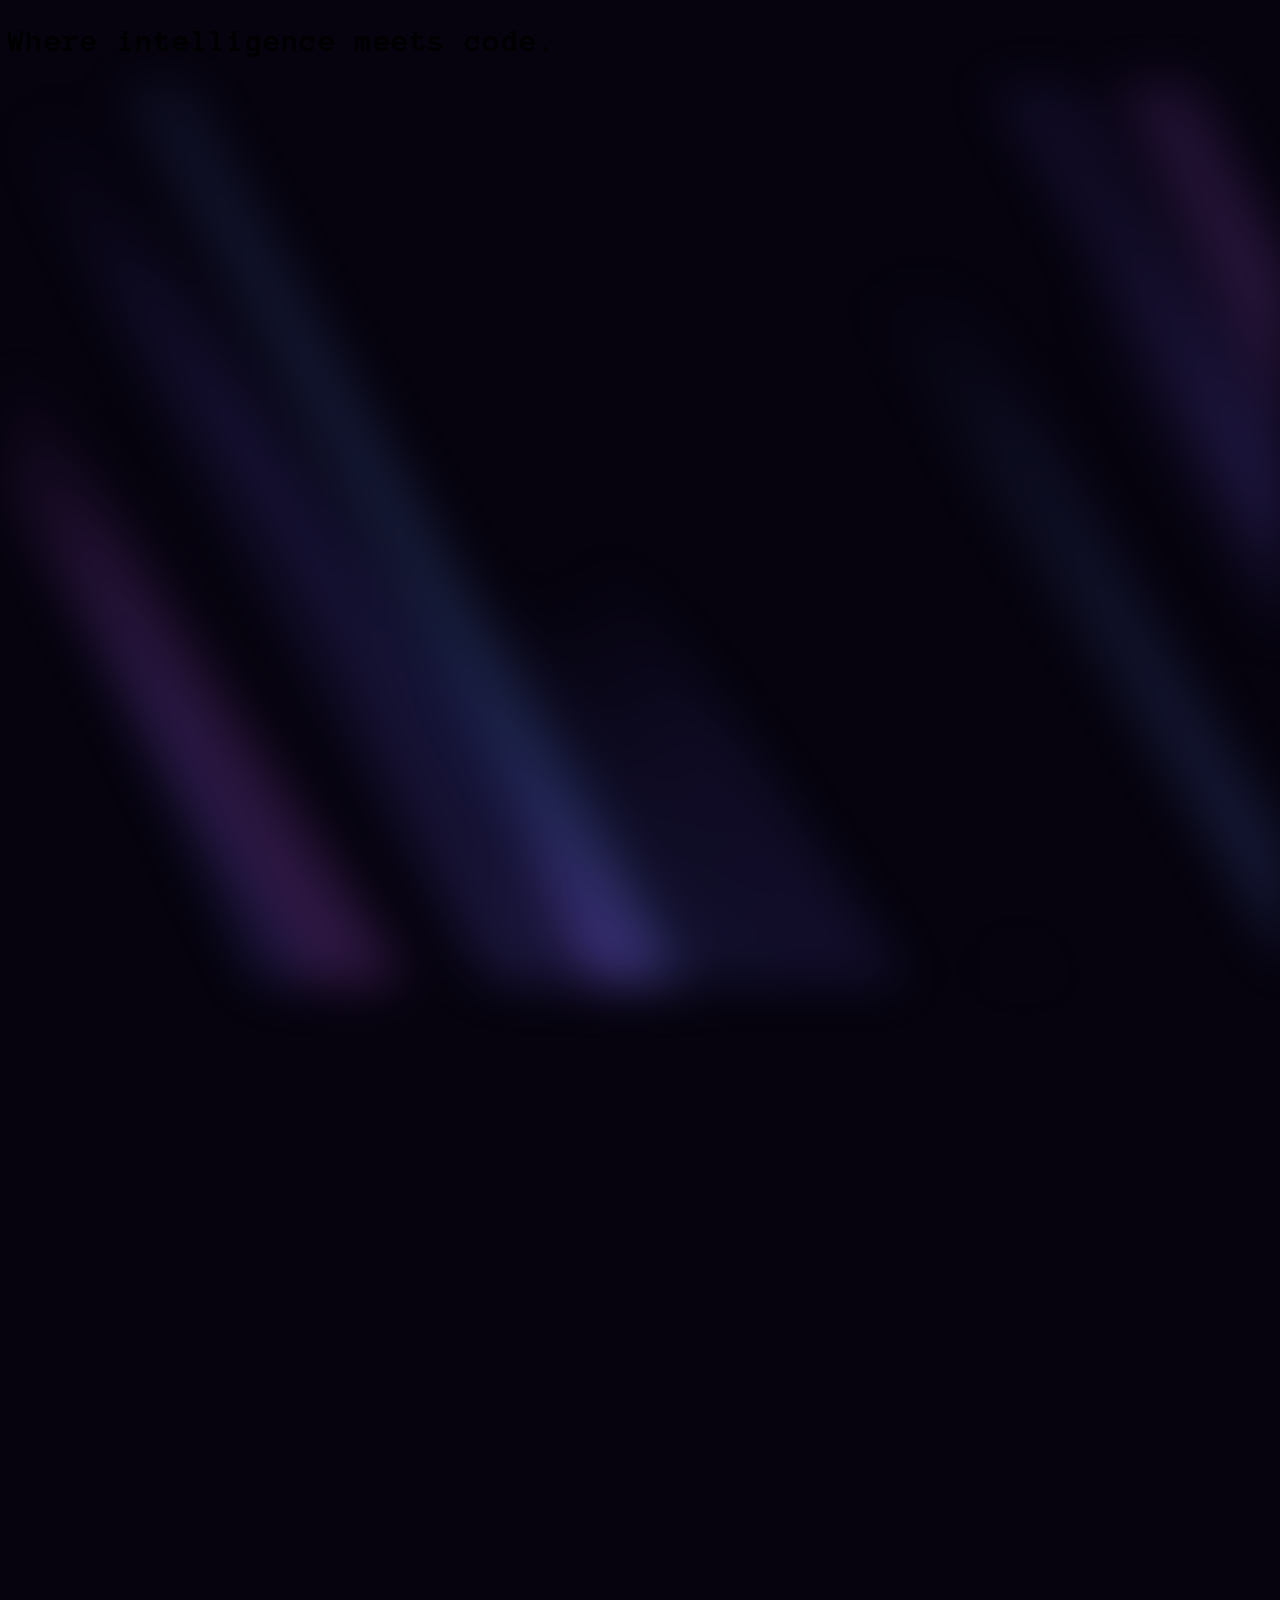
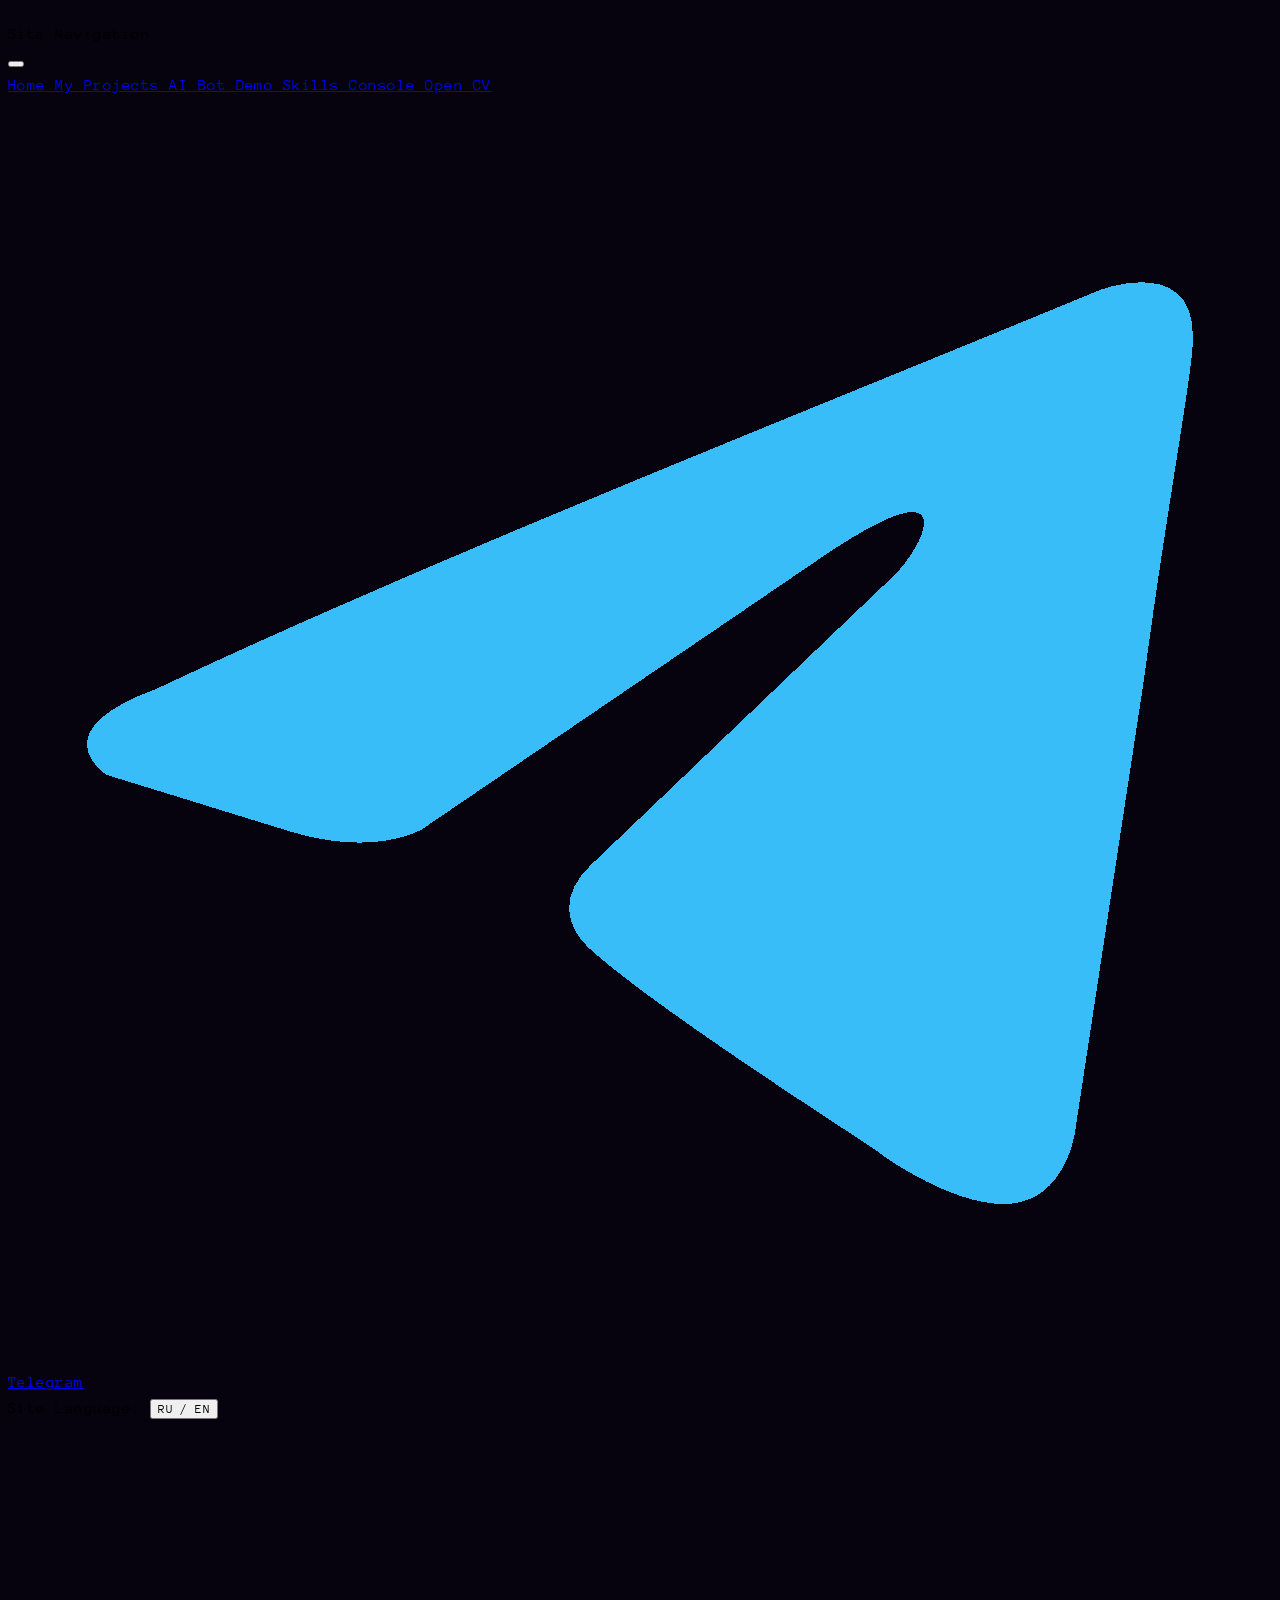
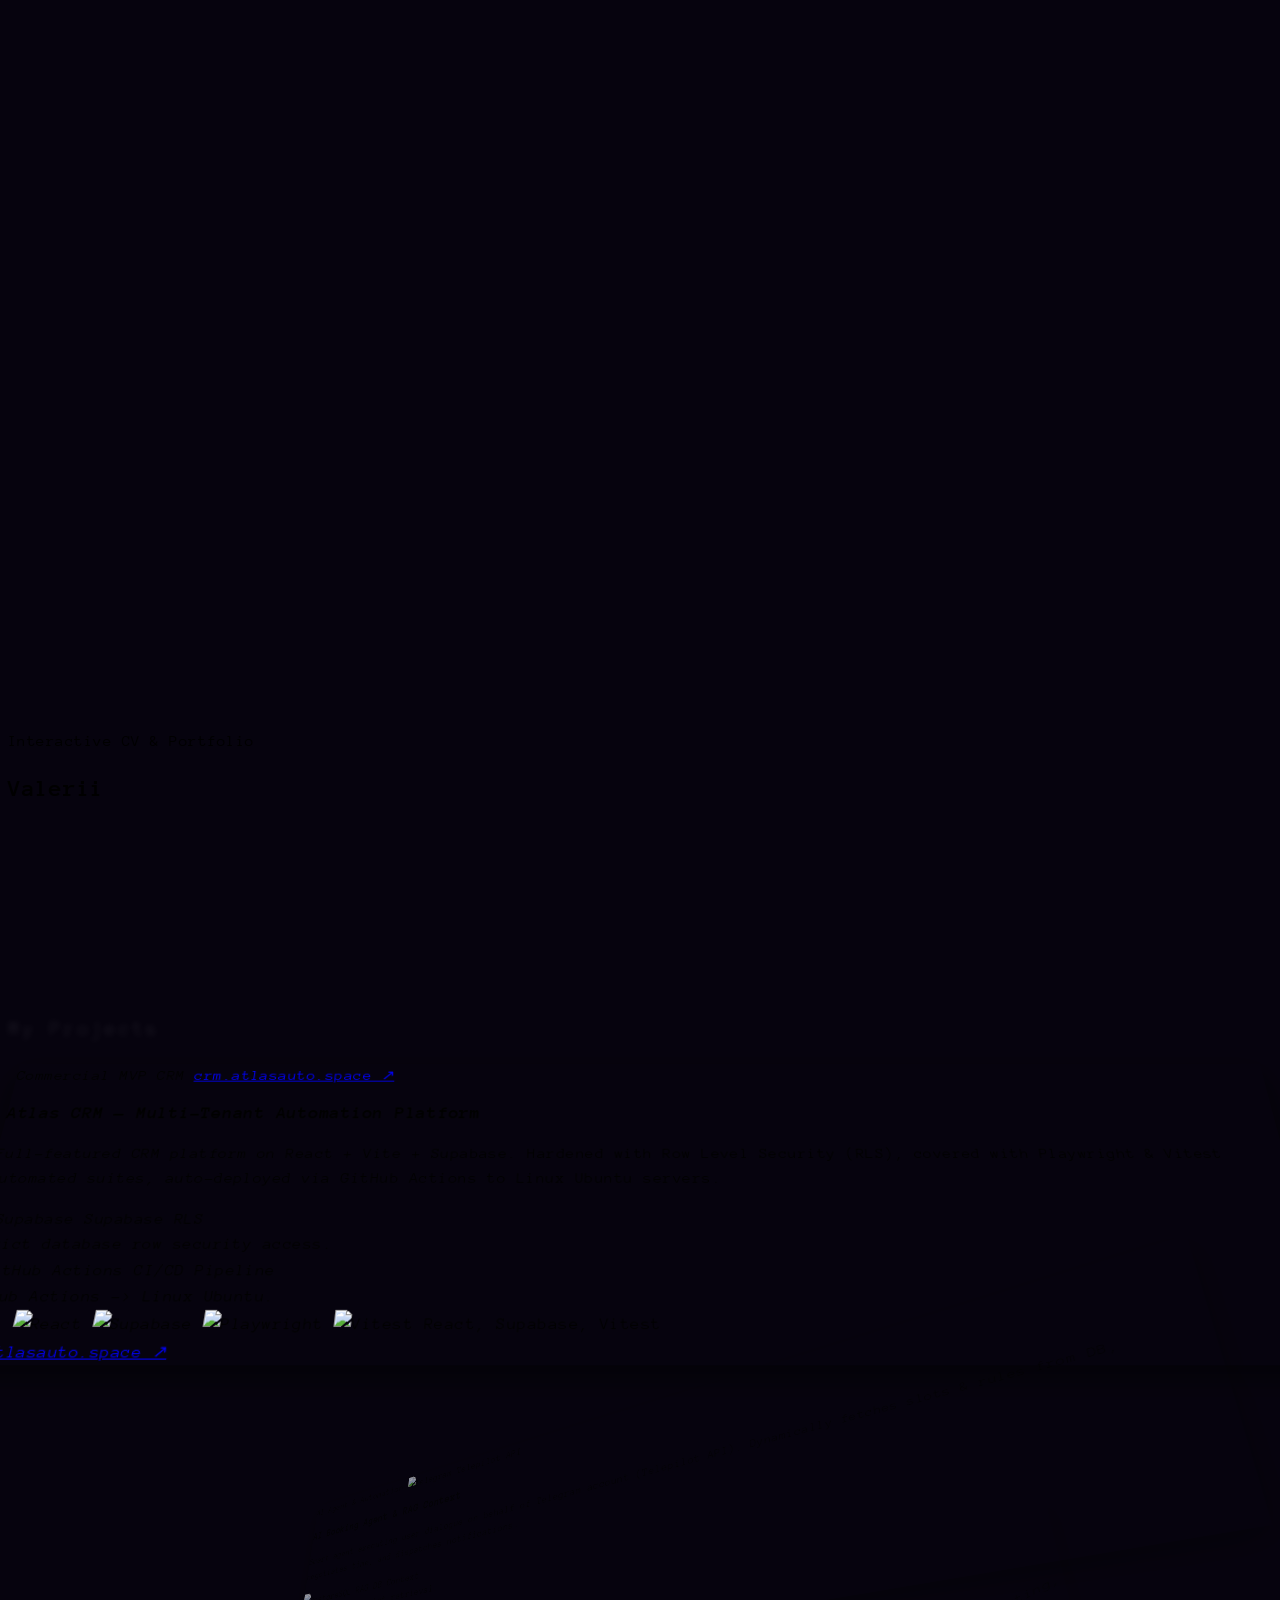
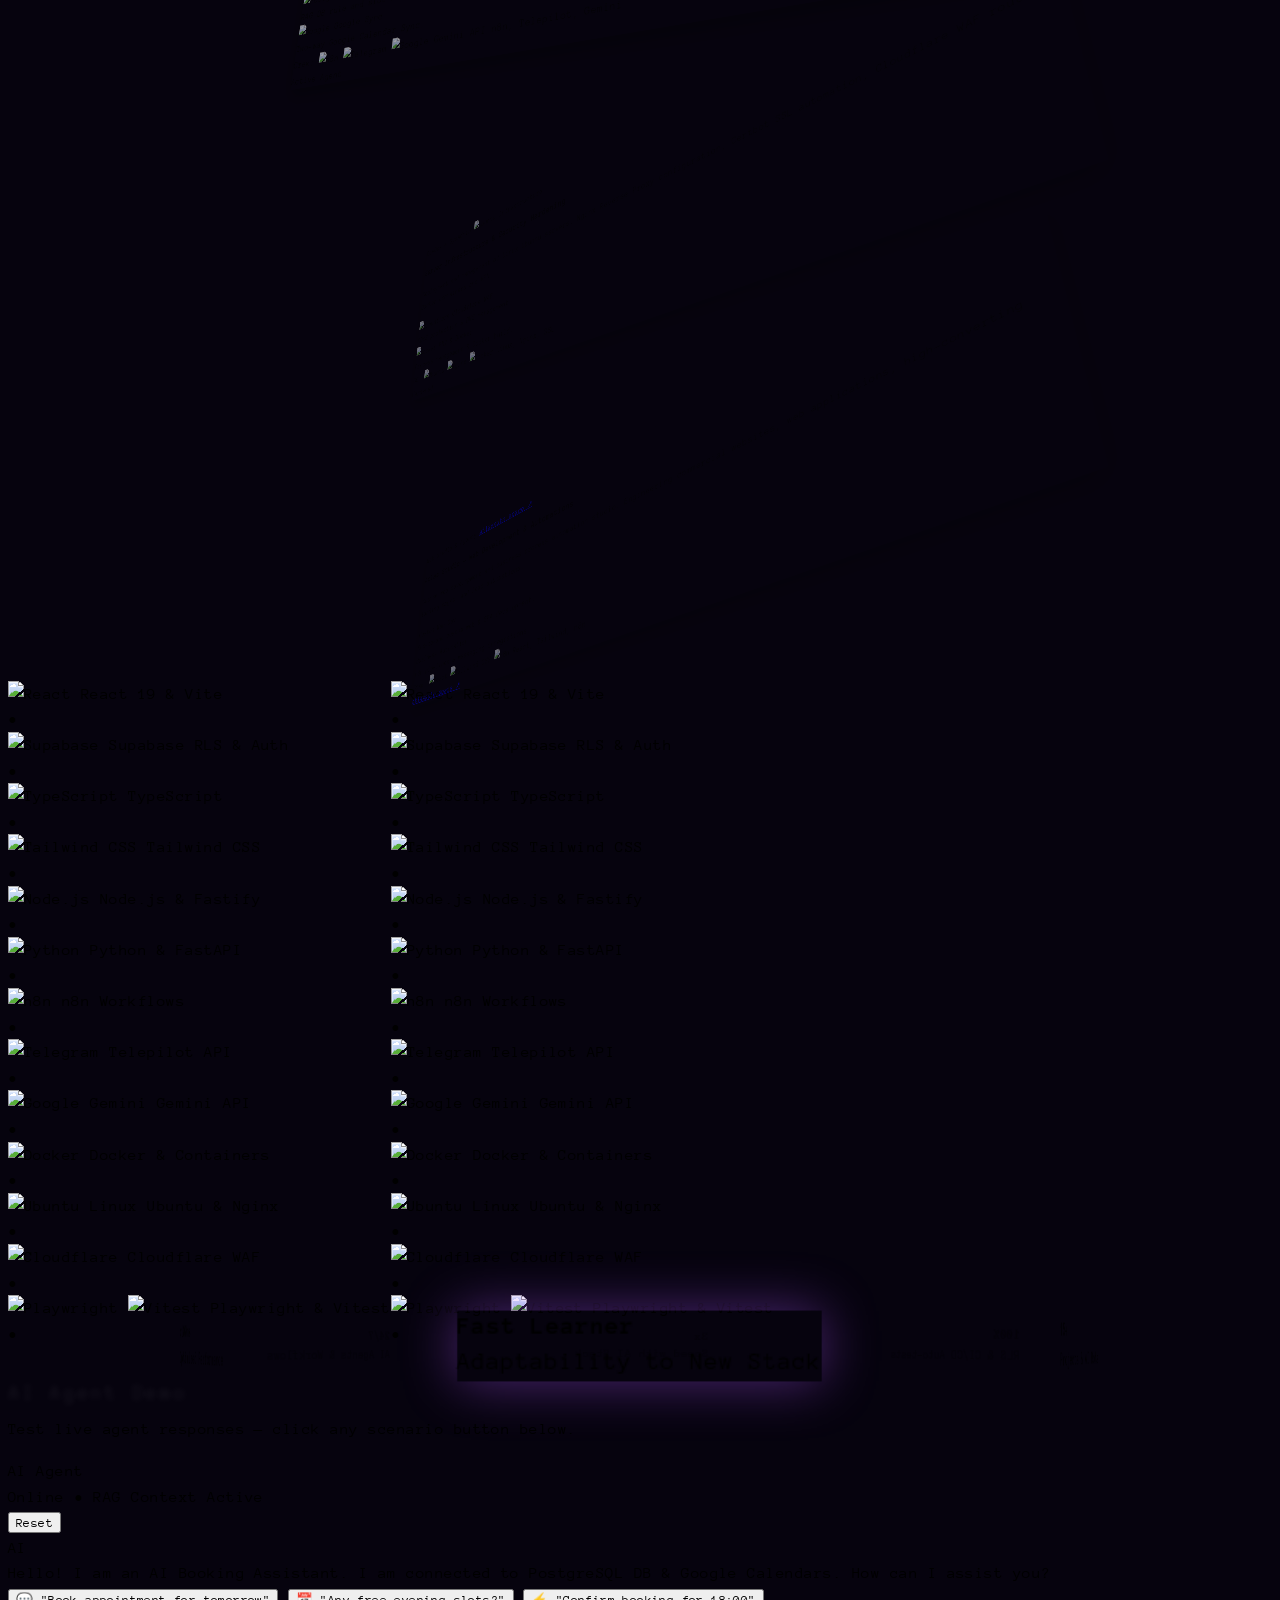
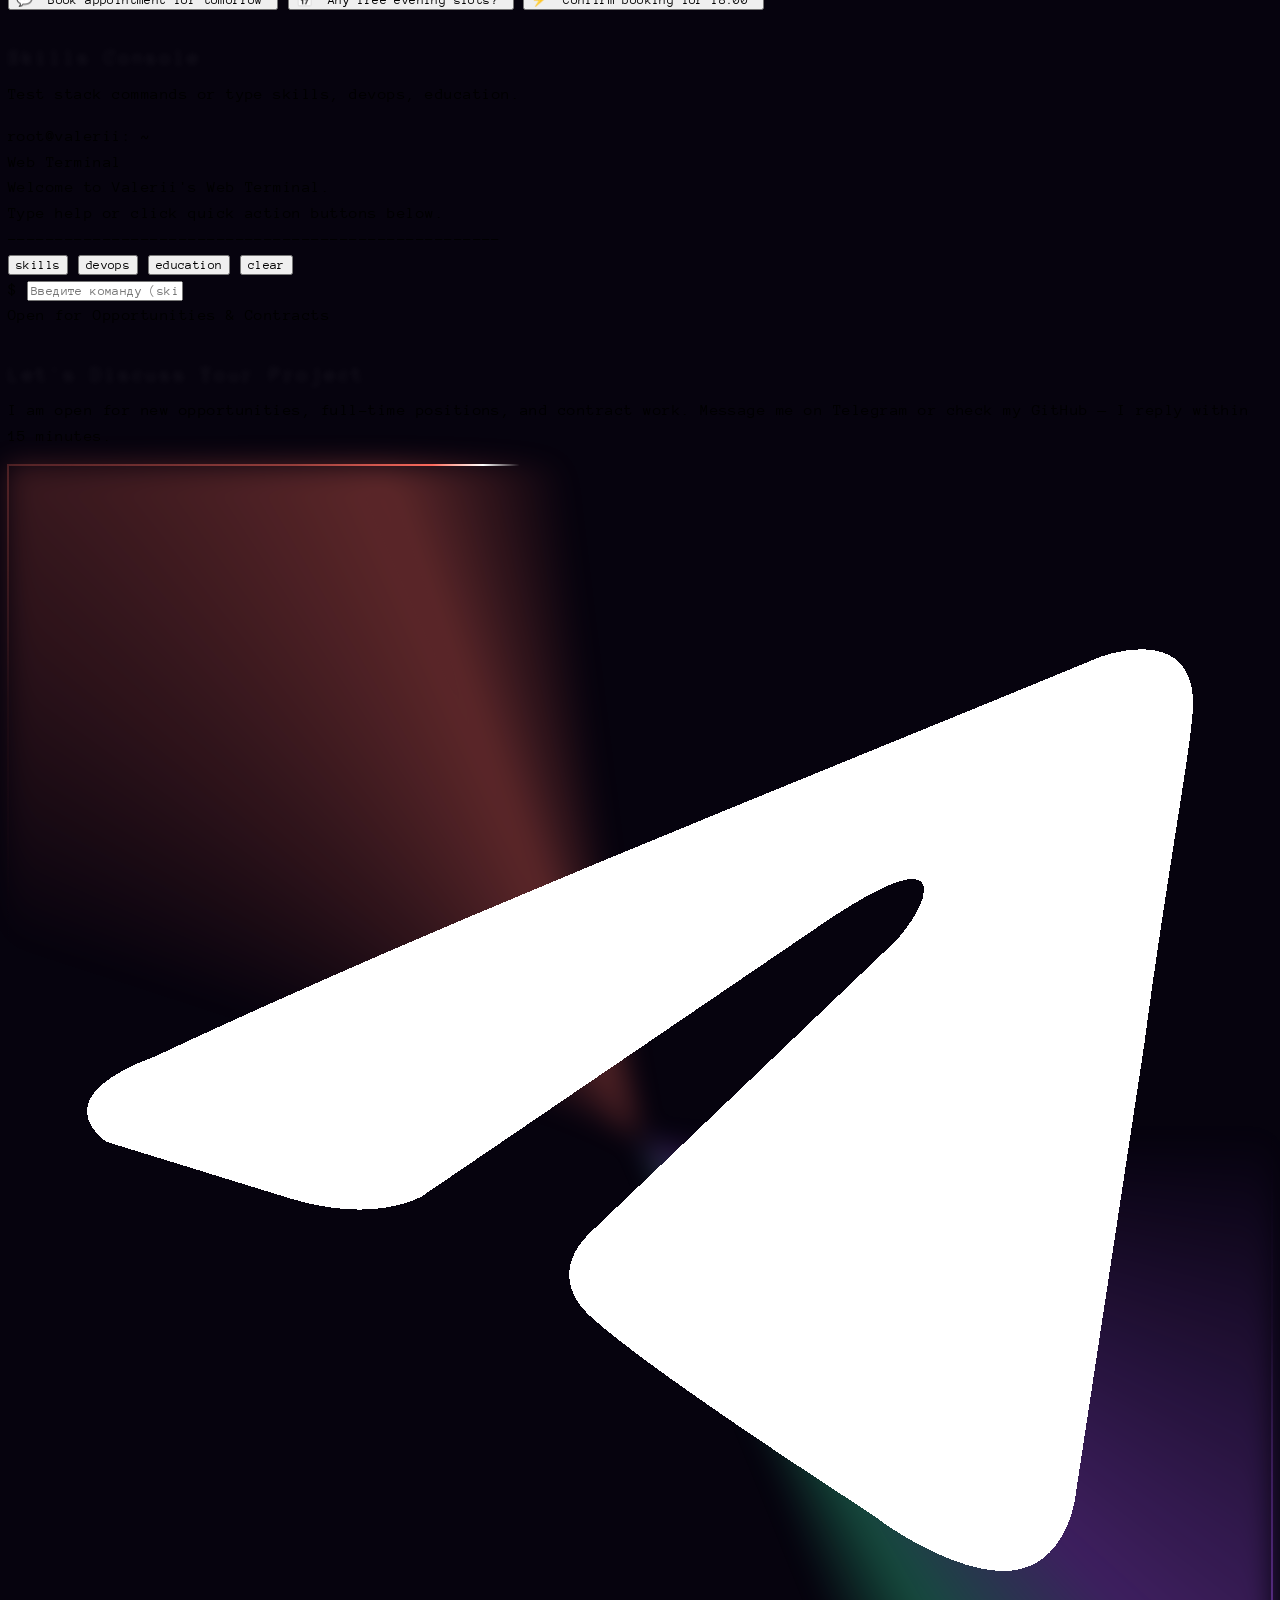
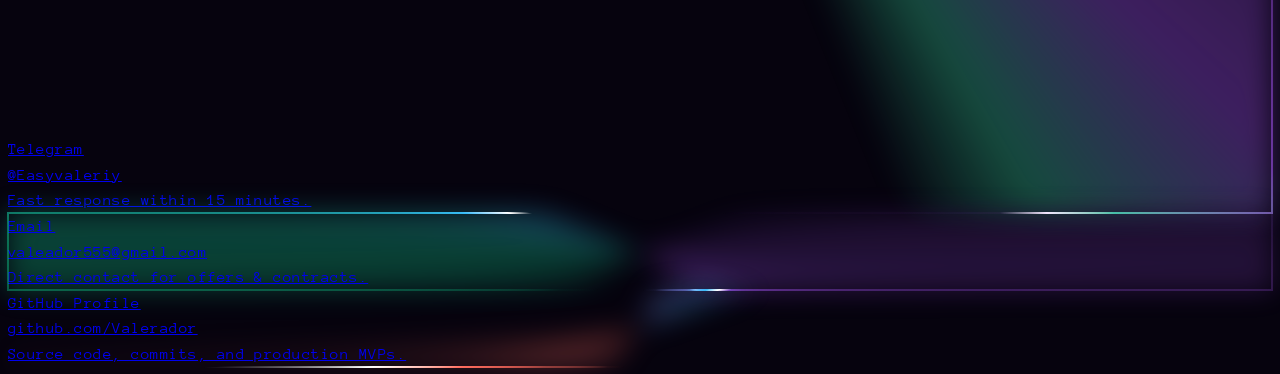
==== commit 6875c6e8: "fix: extend orbit showcase track height to 580vh and add 18% end-buffer for Card 4 readability" ====
--- a/index.html
+++ b/index.html
@@ -320,7 +320,7 @@
 
 
     <!-- SCENE 2: ACETERNETY UI 3D CONTAINER SCROLL SHOWCASE -->
-    <section id="orbit-showcase" class="relative min-h-[460vh] -mt-[40vh] sm:-mt-[80vh] lg:-mt-[110vh] z-20">
+    <section id="orbit-showcase" class="relative min-h-[580vh] -mt-[40vh] sm:-mt-[80vh] lg:-mt-[110vh] z-20">
         
         <!-- Pinned Sticky Container Scroll Frame with Top Title Clearance & Dock Clearance -->
         <div class="sticky top-0 h-screen flex flex-col justify-between overflow-hidden pt-4 sm:pt-6 pb-28 sm:pb-32">
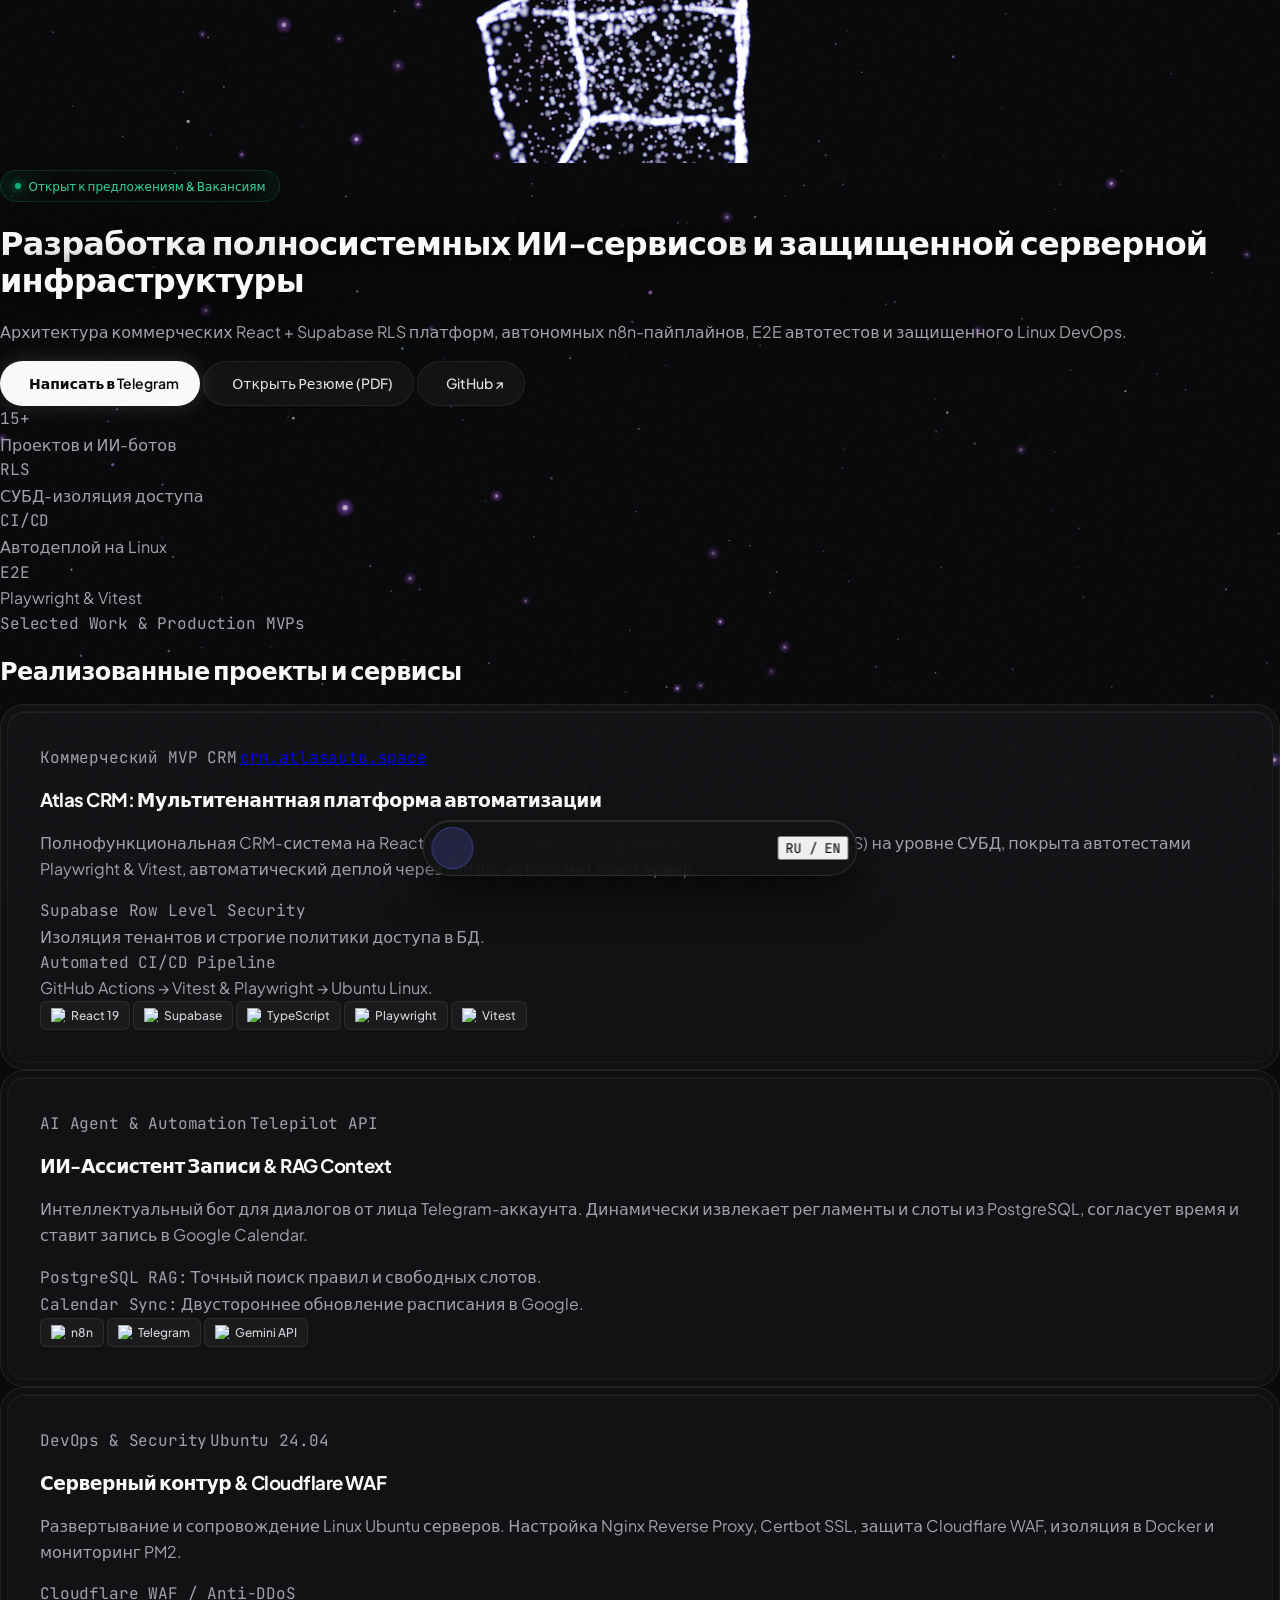
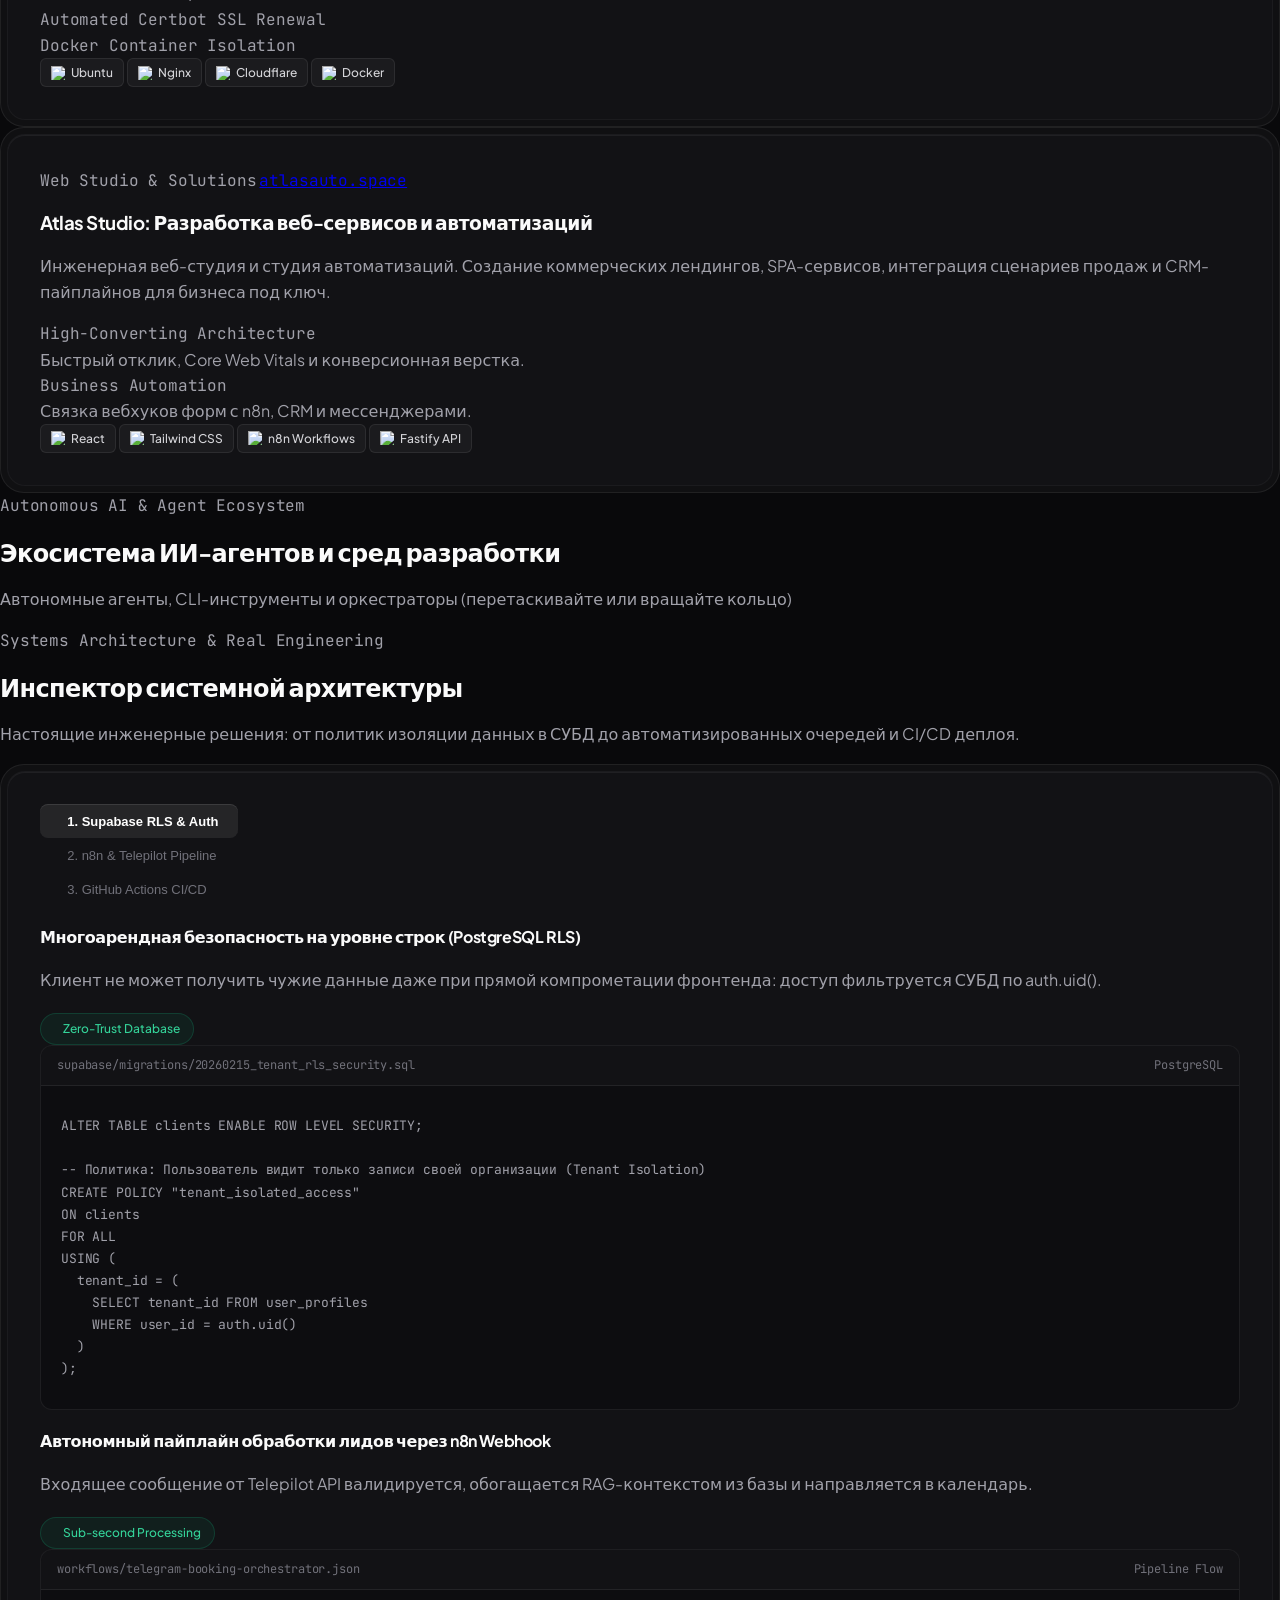
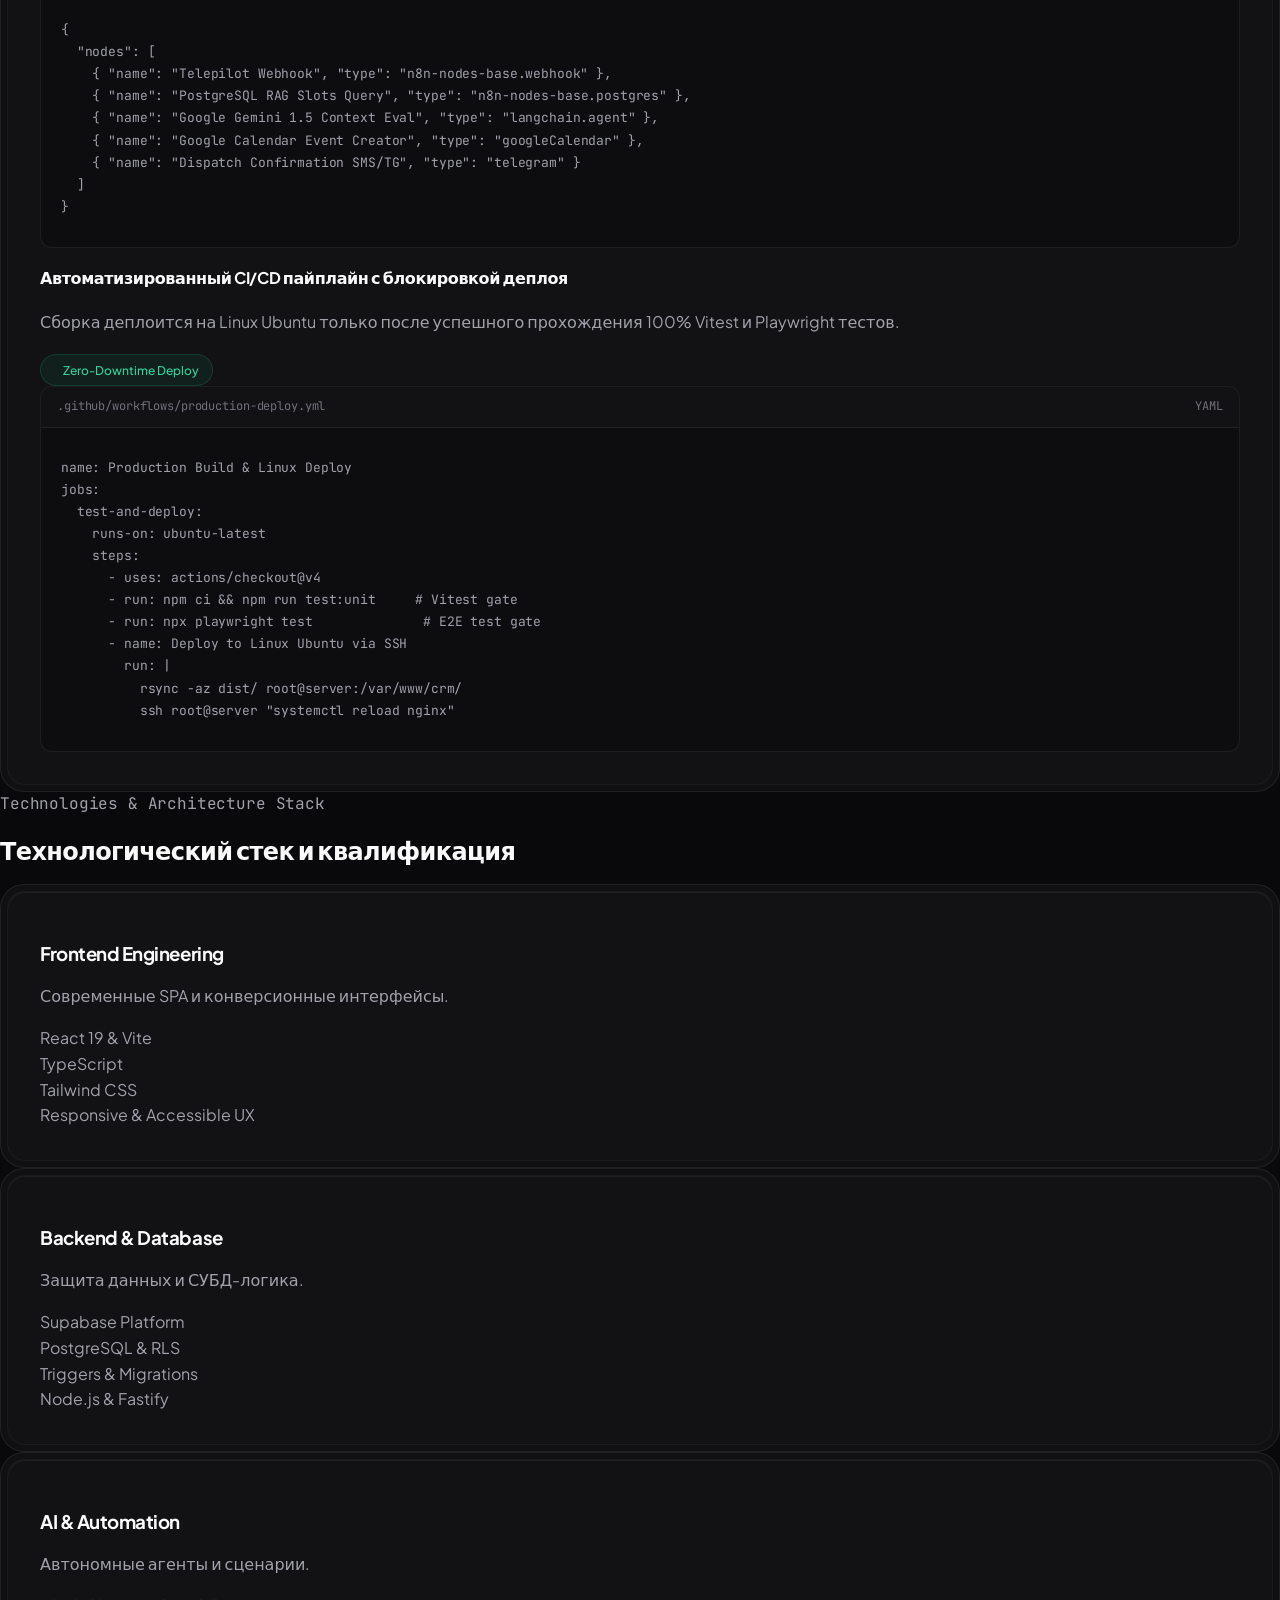
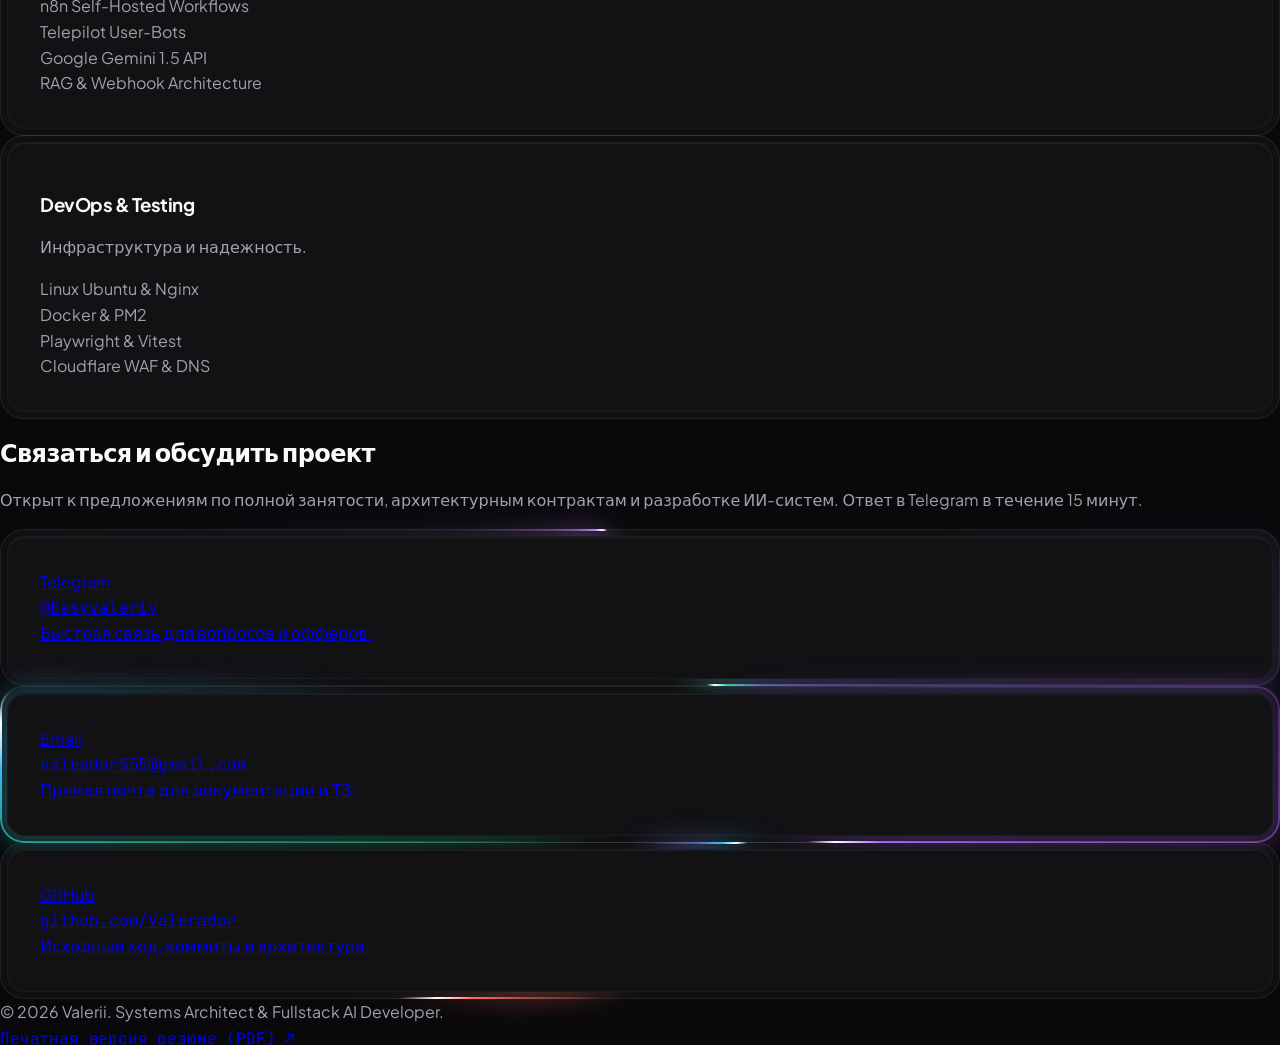
==== commit ca55e724: "09.09" ====
--- a/index.html
+++ b/index.html
@@ -3,15 +3,14 @@
 <head>
     <meta charset="UTF-8">
     <meta name="viewport" content="width=device-width, initial-scale=1.0, viewport-fit=cover">
-    <meta name="theme-color" content="#06030E">
-    <meta name="theme-color" content="#06030E" media="(prefers-color-scheme: dark)">
+    <meta name="theme-color" content="#09090b">
     <meta name="apple-mobile-web-app-capable" content="yes">
     <meta name="apple-mobile-web-app-status-bar-style" content="black-translucent">
     <title>Valerii | Fullstack AI Developer & Systems Architect</title>
-    <meta name="description" content="Портфолио Валерия — Fullstack AI-Разработчик и Архитектор систем. Разработка ИИ-сервисов, CRM на React + Supabase RLS, n8n пайплайнов и Linux инфраструктуры.">
+    <meta name="description" content="Портфолио Валерия: Fullstack AI-Разработчик и Архитектор систем. Разработка ИИ-сервисов, CRM на React + Supabase RLS, n8n пайплайнов и Linux инфраструктуры.">
     <meta name="author" content="Valerii">
 
-    <!-- Open Graph / Facebook / Telegram -->
+    <!-- Open Graph / Social -->
     <meta property="og:type" content="website">
     <meta property="og:site_name" content="Valerii Portfolio">
     <meta property="og:locale" content="ru_RU">
@@ -19,15 +18,10 @@
     <meta property="og:description" content="Разработка полносистемных ИИ-сервисов, CRM-платформ (React + Supabase RLS), n8n-пайплайнов и серверной инфраструктуры.">
     <meta property="og:url" content="https://valerador.github.io/">
 
-    <!-- Twitter -->
-    <meta name="twitter:card" content="summary_large_image">
-    <meta name="twitter:title" content="Valerii | Fullstack AI Developer & Systems Architect">
-    <meta name="twitter:description" content="Разработка полносистемных ИИ-сервисов, CRM-платформ (React + Supabase RLS), n8n-пайплайнов и серверной инфраструктуры.">
-
     <!-- Favicon -->
-    <link rel="icon" type="image/svg+xml" href="data:image/svg+xml,%3Csvg xmlns='http://www.w3.org/2000/svg' viewBox='0 0 100 100'%3E%3Crect width='100' height='100' rx='25' fill='%23080314'/%3E%3Cpath d='M30 70 L50 25 L70 70 Z' fill='none' stroke='%23a855f7' stroke-width='8' stroke-linejoin='round'/%3E%3Ccircle cx='50' cy='52' r='8' fill='%2334d399'/%3E%3C/svg%3E">
-
-    <!-- Schema.org JSON-LD Structured Data -->
+    <link rel="icon" type="image/svg+xml" href="data:image/svg+xml,%3Csvg xmlns='http://www.w3.org/2000/svg' viewBox='0 0 100 100'%3E%3Crect width='100' height='100' rx='25' fill='%2309090b'/%3E%3Cpath d='M30 70 L50 25 L70 70 Z' fill='none' stroke='%23818cf8' stroke-width='8' stroke-linejoin='round'/%3E%3Ccircle cx='50' cy='52' r='8' fill='%2310b981'/%3E%3C/svg%3E">
+
+    <!-- Structured Data -->
     <script type="application/ld+json">
     {
       "@context": "https://schema.org",
@@ -38,31 +32,18 @@
       "sameAs": [
         "https://t.me/Easyvaleriy",
         "https://github.com/Valerador"
-      ],
-      "knowsAbout": [
-        "React",
-        "Vite",
-        "TypeScript",
-        "Supabase",
-        "PostgreSQL",
-        "Row Level Security",
-        "n8n",
-        "AI Agents",
-        "Docker",
-        "Linux",
-        "Nginx",
-        "Playwright"
       ]
     }
     </script>
 
-    <!-- Google Fonts (Cyrillic + Latin Hacker & Retro Fonts) -->
+    <!-- Google Fonts: Plus Jakarta Sans & JetBrains Mono -->
     <link rel="preconnect" href="https://fonts.googleapis.com">
     <link rel="preconnect" href="https://fonts.gstatic.com" crossorigin>
-    <link href="https://fonts.googleapis.com/css2?family=Plus+Jakarta+Sans:wght@400;600;800&family=Outfit:wght@600;800;900&family=Fira+Code:wght@500;700&family=JetBrains+Mono:wght@500;700;800&family=Pixelify+Sans:wght@500;700&family=Press+Start+2P&family=Anonymous+Pro:wght@400;700&family=Rubik+Mono+One&display=swap" rel="stylesheet">
-    <!-- Phosphor Icons & PixelArtIcons (8-Bit Retro Icons) -->
+    <link href="https://fonts.googleapis.com/css2?family=Plus+Jakarta+Sans:wght@300;400;500;600;700;800&family=JetBrains+Mono:wght@400;500;600;700&display=swap" rel="stylesheet">
+    
+    <!-- Phosphor Icons -->
     <script src="https://unpkg.com/@phosphor-icons/web"></script>
-    <link rel="stylesheet" href="https://cdn.jsdelivr.net/npm/pixelarticons@1.8.1/font/pixelarticons.css">
+
     <!-- Tailwind CSS CDN -->
     <script src="https://cdn.tailwindcss.com"></script>
     <script>
@@ -71,17 +52,18 @@
             theme: {
                 extend: {
                     colors: {
-                        darkSpace: '#06030E',
-                        darkCard: 'rgba(15, 8, 30, 0.85)',
+                        canvas: '#09090b',
+                        surface: '#121215',
+                        surfaceElevated: '#18181b',
                         brandPrimary: '#818cf8',
-                        brandAccent: '#34d399',
-                        brandPurple: '#a855f7',
-                        glassBorder: 'rgba(255, 255, 255, 0.12)',
+                        brandPrimaryHover: '#6366f1',
+                        brandEmerald: '#10b981',
+                        glassBorder: 'rgba(255, 255, 255, 0.08)',
                     },
                     fontFamily: {
-                        sans: ['Anonymous Pro', 'monospace', 'sans-serif'],
-                        heading: ['Anonymous Pro', 'monospace', 'sans-serif'],
-                        mono: ['Anonymous Pro', 'monospace', 'monospace'],
+                        sans: ['"Plus Jakarta Sans"', 'system-ui', '-apple-system', 'sans-serif'],
+                        heading: ['"Plus Jakarta Sans"', 'system-ui', '-apple-system', 'sans-serif'],
+                        mono: ['"JetBrains Mono"', 'monospace'],
                     }
                 }
             }
@@ -89,844 +71,816 @@
     </script>
     <link rel="stylesheet" href="styles.css">
 </head>
-<body class="bg-darkSpace text-slate-200 font-sans antialiased selection:bg-brandPurple selection:text-white relative overflow-x-hidden cursor-none">
-
-    <!-- RICARDO CHANCE STYLE NOISE OVERLAY -->
-    <div class="fixed inset-0 z-[150] pointer-events-none opacity-20 mix-blend-overlay" style="background-image: url('data:image/svg+xml,%3Csvg viewBox=%220 0 200 200%22 xmlns=%22http://www.w3.org/2000/svg%22%3E%3Cfilter id=%22noiseFilter%22%3E%3CfeTurbulence type=%22fractalNoise%22 baseFrequency=%220.8%22 numOctaves=%223%22 stitchTiles=%22stitch%22/%3E%3C/filter%3E%3Crect width=%22100%25%22 height=%22100%25%22 filter=%22url(%23noiseFilter)%22/%3E%3C/svg%3E'); background-repeat: repeat;"></div>
-
-    <!-- PRELOADER ENTRANCE OVERLAY (Split Curtains & Simple Text Assembly Sequence) -->
-    <div id="intro-loader" class="fixed inset-0 z-[200] pointer-events-none flex items-center justify-center overflow-hidden">
-        <!-- Left Split Curtain -->
-        <div id="curtain-left" class="absolute top-0 left-0 w-1/2 h-full bg-[#070314] transition-transform duration-1000 ease-in-out"></div>
-        <!-- Right Split Curtain -->
-        <div id="curtain-right" class="absolute top-0 right-0 w-1/2 h-full bg-[#070314] transition-transform duration-1000 ease-in-out"></div>
-
-        <!-- Centered Simple Intro Text -->
-        <div id="intro-text-box" class="relative z-10 text-center px-4 transition-all duration-700">
-            <h1 class="font-heading font-extrabold text-2xl sm:text-4xl tracking-wider uppercase text-white animate-pulse" data-i18n="intro.text">Where intelligence meets code.</h1>
-        </div>
-    </div>
-
-    <!-- Custom 3-State Crosshair Target Reticle Cursor -->
-    <div id="crosshair-cursor" class="fixed pointer-events-none z-[100] transform -translate-x-1/2 -translate-y-1/2 hidden md:block">
-        <div id="cursor-cross" class="relative w-8 h-8 flex items-center justify-center transition-transform duration-150">
-            <div id="tick-top" class="cursor-tick absolute w-[2px] h-[8px] bg-slate-100 rounded-sm transform -translate-y-[6px] transition-all duration-150"></div>
-            <div id="tick-bottom" class="cursor-tick absolute w-[2px] h-[8px] bg-slate-100 rounded-sm transform translate-y-[6px] transition-all duration-150"></div>
-            <div id="tick-left" class="cursor-tick absolute w-[8px] h-[2px] bg-slate-100 rounded-sm transform -translate-x-[6px] transition-all duration-150"></div>
-            <div id="tick-right" class="cursor-tick absolute w-[8px] h-[2px] bg-slate-100 rounded-sm transform translate-x-[6px] transition-all duration-150"></div>
-        </div>
-    </div>
-
-    <!-- BEAMS BACKGROUND CANVAS -->
-    <canvas id="beams-canvas" class="fixed inset-0 w-full h-full pointer-events-none z-0 opacity-70" style="filter: blur(25px);"></canvas>
-
-    <!-- Background 3D Micro-Dust Canvas -->
-    <canvas id="starfield" class="fixed inset-0 w-full h-full pointer-events-none z-0 opacity-80"></canvas>
-
-    <!-- FLOATING NAVIGATION (DESKTOP DOCK & MOBILE BOTTOM SHEET) -->
-    
-    <!-- DESKTOP MACOS DOCK (Visible on Desktop md:block) -->
-    <div id="macos-dock-container" class="hidden md:block fixed bottom-6 left-1/2 transform -translate-x-1/2 z-50 dock-hidden">
-        <div id="macos-dock" class="backdrop-blur-2xl bg-[#090518]/85 border border-white/15 rounded-3xl px-4 py-2.5 flex items-center gap-4 shadow-2xl shadow-black/90">
+<body class="bg-canvas text-zinc-300 font-sans antialiased relative selection:bg-indigo-500/30 selection:text-white">
+
+    <!-- Fixed Ambient Noise Texture -->
+    <div class="noise-overlay"></div>
+
+    <!-- Ambient Subtle Radial Background -->
+    <div class="fixed inset-0 bg-ambient-grid pointer-events-none z-0"></div>
+
+    <!-- 3D Cosmic Starfield Canvas (Subtle, high-perf micro-stars) -->
+    <canvas id="starfield" class="fixed inset-0 w-full h-full pointer-events-none z-0"></canvas>
+
+    <!-- ==========================================================================
+         FLOATING LINEAR DOCK (Persistent, Accessible, Fast)
+         ========================================================================== -->
+    <nav class="linear-dock" aria-label="Main Navigation">
+        <a href="#hero" class="dock-btn active" aria-label="Главная" title="Главная">
+            <i class="ph ph-house text-xl"></i>
+            <span class="dock-tooltip" data-i18n="nav.home">Главная</span>
+        </a>
+
+        <a href="#projects" class="dock-btn" aria-label="Проекты" title="Проекты">
+            <i class="ph ph-folder text-xl"></i>
+            <span class="dock-tooltip" data-i18n="nav.projects">Проекты</span>
+        </a>
+
+        <a href="#ecosystem" class="dock-btn" aria-label="ИИ-Экосистема" title="ИИ-Экосистема">
+            <i class="ph ph-circles-three-plus text-xl"></i>
+            <span class="dock-tooltip" data-i18n="nav.ecosystem">Инструменты</span>
+        </a>
+
+        <a href="#architecture" class="dock-btn" aria-label="Архитектура" title="Архитектура">
+            <i class="ph ph-cpu text-xl"></i>
+            <span class="dock-tooltip" data-i18n="nav.architecture">Архитектура</span>
+        </a>
+
+        <a href="#stack" class="dock-btn" aria-label="Стек навыков" title="Стек">
+            <i class="ph ph-stack text-xl"></i>
+            <span class="dock-tooltip" data-i18n="nav.stack">Стек</span>
+        </a>
+
+        <a href="#contact" class="dock-btn" aria-label="Контакты" title="Контакты">
+            <i class="ph ph-chat-circle text-xl"></i>
+            <span class="dock-tooltip" data-i18n="nav.contact">Контакты</span>
+        </a>
+
+        <div class="w-px h-5 bg-white/10 mx-1"></div>
+
+        <a href="resume_printable.html" target="_blank" class="dock-btn" aria-label="Открыть CV" title="CV PDF">
+            <i class="ph ph-file-pdf text-xl text-amber-400"></i>
+            <span class="dock-tooltip" data-i18n="nav.cv">Открыть CV</span>
+        </a>
+
+        <!-- RU / EN Language Toggle -->
+        <button id="lang-toggle-btn" onclick="toggleLanguage()" aria-label="Переключить язык" class="px-2.5 py-1 rounded-full bg-white/5 hover:bg-white/10 border border-white/10 text-xs font-mono font-medium text-zinc-300 transition-colors ml-0.5">
+            <span id="lang-btn-text">RU / <span class="text-zinc-500">EN</span></span>
+        </button>
+    </nav>
+
+
+    <!-- ==========================================================================
+         HERO SECTION (High-Status Linear Aesthetic with 3D Ambient Particle Cube)
+         ========================================================================== -->
+    <header id="hero" class="relative z-10 pt-24 pb-16 md:pt-32 md:pb-24 px-4 sm:px-6 lg:px-8 max-w-6xl mx-auto flex flex-col items-center text-center overflow-visible">
+        
+        <!-- Ambient 3D Retina Particle Cube (Framing Headline from Background) -->
+        <div class="absolute top-[38%] left-1/2 -translate-x-1/2 -translate-y-1/2 w-[460px] sm:w-[620px] md:w-[760px] h-[380px] sm:h-[460px] md:h-[520px] pointer-events-none z-0 flex items-center justify-center opacity-85">
+            <canvas id="particle-star-canvas" class="w-full h-full"></canvas>
+        </div>
+
+        <!-- Live Status Pill -->
+        <div class="reveal-init relative z-10 mb-6">
+            <div class="status-badge">
+                <span class="status-dot"></span>
+                <span data-i18n="hero.status">Открыт к предложениям & Вакансиям</span>
+            </div>
+        </div>
+
+        <!-- Main Headline (Linear Display Discipline: Max 2 lines) -->
+        <h1 class="reveal-init relative z-10 text-3xl sm:text-5xl lg:text-6xl font-extrabold text-white tracking-tight leading-[1.12] max-w-4xl mb-6">
+            <span class="block" data-i18n="hero.line1">Разработка полносистемных ИИ-сервисов</span>
+            <span class="block text-zinc-400 font-semibold mt-1" data-i18n="hero.line2">и защищенной серверной инфраструктуры</span>
+        </h1>
+
+        <!-- Value Proposition Subtext (<= 25 words per taste-skill rules) -->
+        <p class="reveal-init relative z-10 text-zinc-400 text-base sm:text-lg max-w-2xl leading-relaxed mb-6" data-i18n="hero.sub">
+            Архитектура коммерческих React + Supabase RLS платформ, автономных n8n-пайплайнов, E2E автотестов и защищенного Linux DevOps.
+        </p>
+
+        <!-- Primary Action CTAs -->
+        <div class="reveal-init relative z-10 flex flex-wrap items-center justify-center gap-3.5 mb-8">
+            <a href="https://t.me/Easyvaleriy" target="_blank" class="btn-primary">
+                <i class="ph ph-telegram-logo text-lg text-indigo-600"></i>
+                <span data-i18n="hero.cta.tg">Написать в Telegram</span>
+            </a>
             
-            <!-- DOCK ITEM 1: ГЛАВНАЯ (CUBE) -->
-            <a href="#hero-sky" aria-label="Главная - Вернуться наверх" class="dock-item group relative w-12 h-12 flex items-center justify-center rounded-2xl bg-white/10 text-white hover:bg-brandPurple transition-all duration-200 transform hover:scale-125 hover:-translate-y-2">
-                <i class="ph-bold ph-cube text-2xl text-purple-300 group-hover:text-white transition-colors"></i>
-                <span class="dock-tooltip">Главная</span>
+            <a href="resume_printable.html" target="_blank" class="btn-secondary">
+                <i class="ph ph-file-text text-base text-amber-400"></i>
+                <span data-i18n="hero.cta.cv">Открыть Резюме (PDF)</span>
             </a>
 
-            <!-- DOCK ITEM 2: МОИ ПРОЕКТЫ -->
-            <a href="#orbit-showcase" aria-label="Мои проекты - Просмотр портфолио" class="dock-item group relative w-12 h-12 flex items-center justify-center rounded-2xl bg-white/10 text-white hover:bg-brandPrimary transition-all duration-200 transform hover:scale-125 hover:-translate-y-2">
-                <i class="ph-bold ph-planet text-2xl text-indigo-300 group-hover:text-white transition-colors"></i>
-                <span class="dock-tooltip">Мои проекты</span>
+            <a href="https://github.com/Valerador" target="_blank" class="btn-secondary">
+                <i class="ph ph-github-logo text-base"></i>
+                <span>GitHub ↗</span>
             </a>
-
-            <!-- DOCK ITEM 3: AI BOT DEMO -->
-            <a href="#bot-simulation" aria-label="AI Bot Demo - Демо симуляция ИИ-бота" class="dock-item group relative w-12 h-12 flex items-center justify-center rounded-2xl bg-white/10 text-brandPurple hover:bg-brandPurple hover:text-white transition-all duration-200 transform hover:scale-125 hover:-translate-y-2">
-                <i class="ph-bold ph-robot text-2xl text-purple-300 group-hover:text-white transition-colors"></i>
-                <span class="dock-tooltip" data-i18n="dock.bot">AI Bot Demo</span>
-            </a>
-
-            <!-- DOCK ITEM 4: CLI TERMINAL -->
-            <a href="#terminal-section" aria-label="CLI Terminal - Консоль навыков" class="dock-item group relative w-12 h-12 flex items-center justify-center rounded-2xl bg-white/10 text-brandAccent hover:bg-brandAccent hover:text-white transition-all duration-200 transform hover:scale-125 hover:-translate-y-2">
-                <i class="ph-bold ph-terminal-window text-2xl text-emerald-400 group-hover:text-white transition-colors"></i>
-                <span class="dock-tooltip" data-i18n="dock.terminal">CLI Terminal</span>
-            </a>
-
-            <div class="w-px h-6 bg-white/20"></div>
-
-            <!-- DOCK ITEM 5: CV DOWNLOAD -->
-            <a href="resume_printable.html" target="_blank" aria-label="Download CV - Открыть и скачать резюме в PDF" class="dock-item group relative w-12 h-12 flex items-center justify-center rounded-2xl bg-slate-900 text-brandAccent hover:bg-slate-800 transition-all duration-200 transform hover:scale-125 hover:-translate-y-2">
-                <i class="ph-bold ph-file-pdf text-2xl text-amber-400 group-hover:text-white transition-colors"></i>
-                <span class="dock-tooltip" data-i18n="dock.cv">Download CV</span>
-            </a>
-
-            <!-- DOCK ITEM 6: TELEGRAM CONTACT -->
-            <a href="https://t.me/Easyvaleriy" target="_blank" aria-label="Telegram - Написать в Telegram @Easyvaleriy" class="dock-item group relative w-12 h-12 flex items-center justify-center rounded-2xl bg-gradient-to-tr from-brandPurple to-brandPrimary text-white shadow-lg shadow-brandPurple/40 transition-all duration-200 transform hover:scale-125 hover:-translate-y-2">
-                <svg class="w-5 h-5" viewBox="0 0 48 48" fill="none" xmlns="http://www.w3.org/2000/svg">
-                    <path d="M41.4193 7.30899C41.4193 7.30899 45.3046 5.79399 44.9808 9.47328C44.8729 10.9883 43.9016 16.2908 43.1461 22.0262L40.5559 39.0159C40.5559 39.0159 40.3401 41.5048 38.3974 41.9377C36.4547 42.3705 33.5408 40.4227 33.0011 39.9898C32.5694 39.6652 24.9068 34.7955 22.2086 32.4148C21.4531 31.7655 20.5897 30.4669 22.3165 28.9519L33.6487 18.1305C34.9438 16.8319 36.2389 13.8019 30.8426 17.4812L15.7331 27.7616C15.7331 27.7616 14.0063 28.8437 10.7686 27.8698L3.75342 25.7055C3.75342 25.7055 1.16321 24.0823 5.58815 22.459C16.3807 17.3729 29.6555 12.1786 41.4193 7.30899Z" fill="white"/>
-                </svg>
-                <span class="dock-tooltip" data-i18n="dock.contact">Telegram @Easyvaleriy</span>
-            </a>
-
-            <div class="w-px h-6 bg-white/20"></div>
-
-            <!-- RU / EN LANGUAGE SWITCHER BUTTON -->
-            <button id="lang-toggle-btn" onclick="toggleLanguage()" aria-label="Переключить язык (RU/EN)" class="dock-item group relative px-3 py-1.5 rounded-xl bg-purple-950/80 border border-brandPurple/40 text-brandPurple hover:bg-brandPurple hover:text-white font-mono text-xs font-bold transition-all duration-200 transform hover:scale-110 hover:-translate-y-1">
-                <span id="lang-btn-text">RU / <span class="text-slate-400">EN</span></span>
-                <span class="dock-tooltip">Switch Language</span>
-            </button>
-
-        </div>
-    </div>
-
-    <!-- MOBILE COMPACT MENU TRIGGER BUTTON (Visible on Mobile md:hidden) -->
-    <div id="mobile-dock-wrapper" class="md:hidden fixed bottom-4 left-1/2 transform -translate-x-1/2 z-50 dock-hidden">
-        <button id="mobile-trigger-pill" onclick="toggleMobileMenu()" aria-label="Открыть меню навигации" class="backdrop-blur-2xl bg-[#090518]/95 border border-brandPurple/50 rounded-full px-3.5 py-2 flex items-center gap-2.5 shadow-2xl shadow-purple-950/90 text-white font-medium text-xs active:scale-95 transition-all whitespace-nowrap">
-            <i class="ph-bold ph-compass text-lg text-brandPurple animate-pulse shrink-0"></i>
-            <span class="w-px h-3.5 bg-white/20 mx-0.5 shrink-0"></span>
-            <span onclick="event.stopPropagation(); toggleLanguage();" id="mobile-menu-lang-badge" class="text-[11px] font-mono font-bold text-brandAccent px-2.5 py-0.5 rounded-md bg-white/10 hover:bg-white/20 whitespace-nowrap inline-flex items-center shrink-0">RU / <span class="text-slate-400">EN</span></span>
-        </button>
-    </div>
-
-    <!-- MOBILE NATIVE POP-UP MENU DRAWER (Expands from Trigger Pill) -->
-    <div id="mobile-menu-overlay" onclick="toggleMobileMenu()" class="md:hidden fixed inset-0 bg-black/75 backdrop-blur-md z-[100] opacity-0 pointer-events-none transition-opacity duration-300 flex items-end justify-center pb-3 px-3">
-        <div onclick="event.stopPropagation()" id="mobile-menu-drawer" class="w-full max-w-md bg-[#0C0721]/95 border border-brandPurple/50 rounded-3xl p-5 shadow-2xl backdrop-blur-2xl origin-bottom transition-all duration-300 ease-[cubic-bezier(0.16,1,0.3,1)] transform scale-90 opacity-0 pointer-events-none translate-y-4 space-y-4">
+        </div>
+
+        <!-- Engineering Reality Metrics Strip (Clean, Honest, No Fake Percentages) -->
+        <div class="reveal-init relative z-10 w-full max-w-3xl grid grid-cols-2 sm:grid-cols-4 gap-3 p-2 rounded-2xl bg-white/[0.02] border border-white/[0.06] backdrop-blur-sm mt-4">
+            <div class="p-4 text-center">
+                <div class="text-2xl sm:text-3xl font-bold font-mono text-white">15+</div>
+                <div class="text-xs text-zinc-400 mt-1" data-i18n="metrics.m1">Проектов и ИИ-ботов</div>
+            </div>
+            <div class="p-4 text-center border-l border-white/[0.06]">
+                <div class="text-2xl sm:text-3xl font-bold font-mono text-emerald-400">RLS</div>
+                <div class="text-xs text-zinc-400 mt-1" data-i18n="metrics.m2">СУБД-изоляция доступа</div>
+            </div>
+            <div class="p-4 text-center border-l border-white/[0.06]">
+                <div class="text-2xl sm:text-3xl font-bold font-mono text-indigo-400">CI/CD</div>
+                <div class="text-xs text-zinc-400 mt-1" data-i18n="metrics.m3">Автодеплой на Linux</div>
+            </div>
+            <div class="p-4 text-center border-l border-white/[0.06]">
+                <div class="text-2xl sm:text-3xl font-bold font-mono text-amber-400">E2E</div>
+                <div class="text-xs text-zinc-400 mt-1" data-i18n="metrics.m4">Playwright & Vitest</div>
+            </div>
+        </div>
+
+    </header>
+
+
+    <!-- ==========================================================================
+         PROJECTS SECTION (Asymmetric Bento Grid with Doppelrand Architecture)
+         ========================================================================== -->
+    <section id="projects" class="relative z-10 py-20 px-4 sm:px-6 lg:px-8 max-w-6xl mx-auto">
+        
+        <!-- Section Header -->
+        <div class="reveal-init mb-12 text-left">
+            <div class="text-xs font-mono font-semibold text-indigo-400 uppercase tracking-wider mb-2" data-i18n="projects.eyebrow">
+                Selected Work & Production MVPs
+            </div>
+            <h2 class="text-2xl sm:text-4xl font-bold text-white tracking-tight" data-i18n="projects.title">
+                Реализованные проекты и сервисы
+            </h2>
+        </div>
+
+        <!-- 12-Column Asymmetric Bento Grid -->
+        <div class="grid grid-cols-1 lg:grid-cols-12 gap-5">
             
-            <!-- Drawer Header -->
-            <div class="flex items-center justify-between pb-3 border-b border-glassBorder">
-                <div class="flex items-center gap-2">
-                    <span class="w-2.5 h-2.5 rounded-full bg-brandPurple animate-ping"></span>
-                    <span class="text-white font-bold text-base tracking-wide" id="mobile-drawer-title">Навигация по сайту</span>
-                </div>
-                <button onclick="toggleMobileMenu()" aria-label="Закрыть меню" class="w-8 h-8 rounded-full bg-white/10 flex items-center justify-center text-slate-300 hover:text-white">
-                    <i class="ph-bold ph-x text-lg"></i>
-                </button>
-            </div>
-
-            <!-- Navigation Links List -->
-            <div class="space-y-2 font-medium text-sm pt-1">
-                <a href="#hero-sky" onclick="toggleMobileMenu()" class="flex items-center gap-3 p-3 rounded-2xl bg-white/5 hover:bg-brandPurple/20 text-white transition-colors">
-                    <i class="ph-bold ph-cube text-xl text-purple-400"></i>
-                    <span data-i18n="dock.hero">Главная</span>
-                </a>
-                <a href="#orbit-showcase" onclick="toggleMobileMenu()" class="flex items-center gap-3 p-3 rounded-2xl bg-white/5 hover:bg-brandPrimary/20 text-white transition-colors">
-                    <i class="ph-bold ph-planet text-xl text-indigo-400"></i>
-                    <span data-i18n="dock.projects">Мои проекты</span>
-                </a>
-                <a href="#bot-simulation" onclick="toggleMobileMenu()" class="flex items-center gap-3 p-3 rounded-2xl bg-white/5 hover:bg-brandPurple/20 text-white transition-colors">
-                    <i class="ph-bold ph-robot text-xl text-purple-400"></i>
-                    <span data-i18n="dock.bot">Демо ИИ-Бота</span>
-                </a>
-                <a href="#terminal-section" onclick="toggleMobileMenu()" class="flex items-center gap-3 p-3 rounded-2xl bg-white/5 hover:bg-brandAccent/20 text-white transition-colors">
-                    <i class="ph-bold ph-terminal-window text-xl text-emerald-400"></i>
-                    <span data-i18n="dock.terminal">CLI Terminal</span>
-                </a>
-                <a href="resume_printable.html" target="_blank" onclick="toggleMobileMenu()" class="flex items-center gap-3 p-3 rounded-2xl bg-slate-900 border border-amber-500/30 text-amber-300 transition-colors">
-                    <i class="ph-bold ph-file-pdf text-xl text-amber-400"></i>
-                    <span data-i18n="dock.cv">Открыть Резюме (PDF)</span>
-                </a>
-                <a href="https://t.me/Easyvaleriy" target="_blank" onclick="toggleMobileMenu()" class="flex items-center gap-3 p-3 rounded-2xl bg-white/5 hover:bg-sky-500/20 text-white transition-colors">
-                    <svg class="w-5 h-5 shrink-0" viewBox="0 0 48 48" fill="none" xmlns="http://www.w3.org/2000/svg">
-                        <path d="M41.4193 7.30899C41.4193 7.30899 45.3046 5.79399 44.9808 9.47328C44.8729 10.9883 43.9016 16.2908 43.1461 22.0262L40.5559 39.0159C40.5559 39.0159 40.3401 41.5048 38.3974 41.9377C36.4547 42.3705 33.5408 40.4227 33.0011 39.9898C32.5694 39.6652 24.9068 34.7955 22.2086 32.4148C21.4531 31.7655 20.5897 30.4669 22.3165 28.9519L33.6487 18.1305C34.9438 16.8319 36.2389 13.8019 30.8426 17.4812L15.7331 27.7616C15.7331 27.7616 14.0063 28.8437 10.7686 27.8698L3.75342 25.7055C3.75342 25.7055 1.16321 24.0823 5.58815 22.459C16.3807 17.3729 29.6555 12.1786 41.4193 7.30899Z" fill="#38BDF8"/>
-                    </svg>
-                    <span>Telegram</span>
-                </a>
-            </div>
-
-            <!-- Drawer Footer Language Switch -->
-            <div class="pt-3 flex items-center justify-between text-xs border-t border-glassBorder">
-                <span class="text-slate-400" id="mobile-lang-label">Язык сайта / Language:</span>
-                <button onclick="toggleLanguage()" class="px-3.5 py-1.5 rounded-xl bg-brandPurple/30 border border-brandPurple/50 text-brandPurple font-mono font-bold">
-                    <span id="mobile-drawer-lang-text">RU / EN</span>
-                </button>
-            </div>
-
-        </div>
-    </div>
-
-    <!-- HERO STORYLINE SECTION -->
-    <section id="hero-sky" class="relative min-h-[280vh] z-10">
+            <!-- TILE 1: Atlas CRM (Primary Flagship - 8 Columns) -->
+            <div class="reveal-init bento-card lg:col-span-8">
+                <div class="bento-core">
+                    <div>
+                        <div class="flex items-center justify-between mb-4">
+                            <span class="px-3 py-1 rounded-full bg-indigo-500/10 border border-indigo-500/20 text-indigo-300 text-xs font-mono font-medium" data-i18n="p1.badge">
+                                Коммерческий MVP CRM
+                            </span>
+                            <a href="https://crm.atlasauto.space" target="_blank" class="text-xs font-mono text-indigo-400 hover:text-indigo-300 flex items-center gap-1.5 transition-colors">
+                                <span>crm.atlasauto.space</span>
+                                <i class="ph ph-arrow-up-right text-sm"></i>
+                            </a>
+                        </div>
+
+                        <h3 class="text-xl sm:text-2xl font-bold text-white mb-3" data-i18n="p1.title">
+                            Atlas CRM: Мультитенантная платформа автоматизации
+                        </h3>
+
+                        <p class="text-zinc-400 text-sm sm:text-base leading-relaxed mb-6" data-i18n="p1.desc">
+                            Полнофункциональная CRM-система на React 19 + Vite + Supabase. Защищена Row Level Security (RLS) на уровне СУБД, покрыта автотестами Playwright & Vitest, автоматический деплой через GitHub Actions на Linux-сервер.
+                        </p>
+
+                        <!-- Architectural Features Grid -->
+                        <div class="grid grid-cols-1 sm:grid-cols-2 gap-3 mb-6">
+                            <div class="p-3.5 rounded-xl bg-white/[0.02] border border-white/[0.05]">
+                                <div class="text-xs font-mono font-semibold text-white flex items-center gap-2 mb-1">
+                                    <i class="ph-bold ph-shield-check text-indigo-400 text-base"></i>
+                                    <span>Supabase Row Level Security</span>
+                                </div>
+                                <div class="text-xs text-zinc-400" data-i18n="p1.f1">Изоляция тенантов и строгие политики доступа в БД.</div>
+                            </div>
+                            
+                            <div class="p-3.5 rounded-xl bg-white/[0.02] border border-white/[0.05]">
+                                <div class="text-xs font-mono font-semibold text-white flex items-center gap-2 mb-1">
+                                    <i class="ph-bold ph-git-branch text-emerald-400 text-base"></i>
+                                    <span>Automated CI/CD Pipeline</span>
+                                </div>
+                                <div class="text-xs text-zinc-400" data-i18n="p1.f2">GitHub Actions → Vitest & Playwright → Ubuntu Linux.</div>
+                            </div>
+                        </div>
+                    </div>
+
+                    <!-- Tech Stack Pills Footer -->
+                    <div class="pt-4 border-t border-white/[0.06] flex flex-wrap items-center gap-2">
+                        <span class="tech-pill"><img src="https://cdn.jsdelivr.net/gh/devicons/devicon/icons/react/react-original.svg" alt="React"> React 19</span>
+                        <span class="tech-pill"><img src="https://cdn.jsdelivr.net/gh/devicons/devicon/icons/supabase/supabase-original.svg" alt="Supabase"> Supabase</span>
+                        <span class="tech-pill"><img src="https://cdn.jsdelivr.net/gh/devicons/devicon/icons/typescript/typescript-original.svg" alt="TS"> TypeScript</span>
+                        <span class="tech-pill"><img src="https://cdn.jsdelivr.net/gh/devicons/devicon/icons/playwright/playwright-original.svg" alt="Playwright"> Playwright</span>
+                        <span class="tech-pill"><img src="https://cdn.jsdelivr.net/gh/devicons/devicon/icons/vitest/vitest-original.svg" alt="Vitest"> Vitest</span>
+                    </div>
+                </div>
+            </div>
+
+            <!-- TILE 2: AI Telepilot Agent (4 Columns) -->
+            <div class="reveal-init bento-card lg:col-span-4">
+                <div class="bento-core">
+                    <div>
+                        <div class="flex items-center justify-between mb-4">
+                            <span class="px-3 py-1 rounded-full bg-emerald-500/10 border border-emerald-500/20 text-emerald-400 text-xs font-mono font-medium" data-i18n="p2.badge">
+                                AI Agent & Automation
+                            </span>
+                            <span class="text-xs font-mono text-zinc-400">Telepilot API</span>
+                        </div>
+
+                        <h3 class="text-xl font-bold text-white mb-3" data-i18n="p2.title">
+                            ИИ-Ассистент Записи & RAG Context
+                        </h3>
+
+                        <p class="text-zinc-400 text-sm leading-relaxed mb-6" data-i18n="p2.desc">
+                            Интеллектуальный бот для диалогов от лица Telegram-аккаунта. Динамически извлекает регламенты и слоты из PostgreSQL, согласует время и ставит запись в Google Calendar.
+                        </p>
+
+                        <div class="space-y-2.5 mb-6">
+                            <div class="p-3 rounded-xl bg-white/[0.02] border border-white/[0.05] text-xs">
+                                <span class="font-mono text-emerald-400 font-semibold">PostgreSQL RAG:</span>
+                                <span class="text-zinc-400 block mt-0.5" data-i18n="p2.f1">Точный поиск правил и свободных слотов.</span>
+                            </div>
+                            <div class="p-3 rounded-xl bg-white/[0.02] border border-white/[0.05] text-xs">
+                                <span class="font-mono text-indigo-400 font-semibold">Calendar Sync:</span>
+                                <span class="text-zinc-400 block mt-0.5" data-i18n="p2.f2">Двустороннее обновление расписания в Google.</span>
+                            </div>
+                        </div>
+                    </div>
+
+                    <div class="pt-4 border-t border-white/[0.06] flex flex-wrap items-center gap-2">
+                        <span class="tech-pill"><img src="https://cdn.simpleicons.org/n8n/FF6D5A" alt="n8n"> n8n</span>
+                        <span class="tech-pill"><img src="https://cdn.simpleicons.org/telegram/26A5E4" alt="Telegram"> Telegram</span>
+                        <span class="tech-pill"><img src="https://cdn.simpleicons.org/googlegemini/8E75FF" alt="Gemini"> Gemini API</span>
+                    </div>
+                </div>
+            </div>
+
+            <!-- TILE 3: Linux & Cloud Infrastructure (4 Columns) -->
+            <div class="reveal-init bento-card lg:col-span-4">
+                <div class="bento-core">
+                    <div>
+                        <div class="flex items-center justify-between mb-4">
+                            <span class="px-3 py-1 rounded-full bg-amber-500/10 border border-amber-500/20 text-amber-400 text-xs font-mono font-medium" data-i18n="p3.badge">
+                                DevOps & Security
+                            </span>
+                            <span class="text-xs font-mono text-zinc-400">Ubuntu 24.04</span>
+                        </div>
+
+                        <h3 class="text-xl font-bold text-white mb-3" data-i18n="p3.title">
+                            Серверный контур & Cloudflare WAF
+                        </h3>
+
+                        <p class="text-zinc-400 text-sm leading-relaxed mb-6" data-i18n="p3.desc">
+                            Развертывание и сопровождение Linux Ubuntu серверов. Настройка Nginx Reverse Proxy, Certbot SSL, защита Cloudflare WAF, изоляция в Docker и мониторинг PM2.
+                        </p>
+
+                        <div class="space-y-2 mb-6">
+                            <div class="flex items-center gap-2 text-xs text-zinc-300 font-mono">
+                                <i class="ph-bold ph-check text-emerald-400"></i>
+                                <span>Cloudflare WAF / Anti-DDoS</span>
+                            </div>
+                            <div class="flex items-center gap-2 text-xs text-zinc-300 font-mono">
+                                <i class="ph-bold ph-check text-emerald-400"></i>
+                                <span>Automated Certbot SSL Renewal</span>
+                            </div>
+                            <div class="flex items-center gap-2 text-xs text-zinc-300 font-mono">
+                                <i class="ph-bold ph-check text-emerald-400"></i>
+                                <span>Docker Container Isolation</span>
+                            </div>
+                        </div>
+                    </div>
+
+                    <div class="pt-4 border-t border-white/[0.06] flex flex-wrap items-center gap-2">
+                        <span class="tech-pill"><img src="https://cdn.simpleicons.org/ubuntu/E95420" alt="Ubuntu"> Ubuntu</span>
+                        <span class="tech-pill"><img src="https://cdn.simpleicons.org/nginx/009639" alt="Nginx"> Nginx</span>
+                        <span class="tech-pill"><img src="https://cdn.simpleicons.org/cloudflare/F38020" alt="Cloudflare"> Cloudflare</span>
+                        <span class="tech-pill"><img src="https://cdn.simpleicons.org/docker/2496ED" alt="Docker"> Docker</span>
+                    </div>
+                </div>
+            </div>
+
+            <!-- TILE 4: Atlas Studio & Commercial Web (8 Columns) -->
+            <div class="reveal-init bento-card lg:col-span-8">
+                <div class="bento-core">
+                    <div>
+                        <div class="flex items-center justify-between mb-4">
+                            <span class="px-3 py-1 rounded-full bg-sky-500/10 border border-sky-500/20 text-sky-400 text-xs font-mono font-medium" data-i18n="p4.badge">
+                                Web Studio & Solutions
+                            </span>
+                            <a href="https://atlasauto.space" target="_blank" class="text-xs font-mono text-sky-400 hover:text-sky-300 flex items-center gap-1.5 transition-colors">
+                                <span>atlasauto.space</span>
+                                <i class="ph ph-arrow-up-right text-sm"></i>
+                            </a>
+                        </div>
+
+                        <h3 class="text-xl sm:text-2xl font-bold text-white mb-3" data-i18n="p4.title">
+                            Atlas Studio: Разработка веб-сервисов и автоматизаций
+                        </h3>
+
+                        <p class="text-zinc-400 text-sm sm:text-base leading-relaxed mb-6" data-i18n="p4.desc">
+                            Инженерная веб-студия и студия автоматизаций. Создание коммерческих лендингов, SPA-сервисов, интеграция сценариев продаж и CRM-пайплайнов для бизнеса под ключ.
+                        </p>
+
+                        <div class="grid grid-cols-1 sm:grid-cols-2 gap-3 mb-6">
+                            <div class="p-3.5 rounded-xl bg-white/[0.02] border border-white/[0.05]">
+                                <div class="text-xs font-mono font-semibold text-white flex items-center gap-2 mb-1">
+                                    <i class="ph-bold ph-code text-sky-400 text-base"></i>
+                                    <span>High-Converting Architecture</span>
+                                </div>
+                                <div class="text-xs text-zinc-400" data-i18n="p4.f1">Быстрый отклик, Core Web Vitals и конверсионная верстка.</div>
+                            </div>
+                            
+                            <div class="p-3.5 rounded-xl bg-white/[0.02] border border-white/[0.05]">
+                                <div class="text-xs font-mono font-semibold text-white flex items-center gap-2 mb-1">
+                                    <i class="ph-bold ph-plugs-connected text-indigo-400 text-base"></i>
+                                    <span>Business Automation</span>
+                                </div>
+                                <div class="text-xs text-zinc-400" data-i18n="p4.f2">Связка вебхуков форм с n8n, CRM и мессенджерами.</div>
+                            </div>
+                        </div>
+                    </div>
+
+                    <div class="pt-4 border-t border-white/[0.06] flex flex-wrap items-center gap-2">
+                        <span class="tech-pill"><img src="https://cdn.jsdelivr.net/gh/devicons/devicon/icons/react/react-original.svg" alt="React"> React</span>
+                        <span class="tech-pill"><img src="https://cdn.simpleicons.org/tailwindcss/06B6D4" alt="Tailwind"> Tailwind CSS</span>
+                        <span class="tech-pill"><img src="https://cdn.simpleicons.org/n8n/FF6D5A" alt="n8n"> n8n Workflows</span>
+                        <span class="tech-pill"><img src="https://cdn.simpleicons.org/fastify/000000" alt="Fastify" class="invert"> Fastify API</span>
+                    </div>
+                </div>
+            </div>
+
+        </div>
+
+    </section>
+
+
+    <!-- ==========================================================================
+         AI AGENT TOOLING & ECOSYSTEM (3D Circular Ring Carousel with Codex, Claude, Antigravity)
+         ========================================================================== -->
+    <section id="ecosystem" class="relative z-10 py-20 px-4 sm:px-6 lg:px-8 max-w-6xl mx-auto overflow-hidden">
         
-        <!-- Pinned Sticky 3D Particle Canvas Frame -->
-        <div class="sticky top-0 h-screen w-full flex items-center justify-center overflow-hidden pointer-events-none">
-            <canvas id="particle-star-canvas" class="absolute inset-0 w-full h-full z-10 pointer-events-none"></canvas>
-        </div>
-
-        <!-- Scrolling Hero Text Elements -->
-        <div id="hero-content-wrapper" class="relative -mt-[100vh] z-20 pointer-events-auto">
-            
-            <!-- Reference Layout: Left Column (Headline & Mobile Description) & Right Column (Desktop Description) -->
-            <div class="w-full px-4 sm:px-8 lg:px-12 grid grid-cols-1 lg:grid-cols-12 gap-6 min-h-screen py-8">
-                
-                <!-- Left Column (Role + Letter-by-letter Headline + Lower Scroll Sub-block) -->
-                <div class="lg:col-span-6 flex flex-col justify-between h-auto lg:h-[82vh] pl-0 pt-2 lg:pt-6">
-                    <!-- Top Headline Block (Visible Immediately) -->
-                    <div class="space-y-3 sm:space-y-4 pt-4 lg:pt-10">
-                        <div id="hero-role" class="seq-hidden inline-flex items-center gap-2 px-3.5 py-1.5 rounded-full bg-brandPurple/20 text-brandPurple border border-brandPurple/40 font-mono text-xs font-semibold">
-                            <span class="w-2 h-2 rounded-full bg-brandPurple animate-pulse"></span>
-                            <span data-i18n="hero.role">Interactive CV & Portfolio</span>
-                        </div>
-
-                        <!-- Headline for Sequential Staggered Animation -->
-                        <h1 id="hero-title" class="font-heading text-3xl xs:text-4xl sm:text-6xl lg:text-6xl font-black text-white tracking-tight leading-[1.15]">
-                            <span id="title-line-1" class="block seq-hidden" data-i18n="hero.line1">Валерий</span>
-                            <span id="title-line-2" class="text-purple-300 block seq-hidden" data-i18n="hero.line2">Fullstack AI-Разработчик</span>
-                        </h1>
-                    </div>
-
-                    <!-- LOWER SCROLL SUB-BLOCK -->
-                    <div id="hero-sub-block" class="mt-6 sm:mt-8 lg:mt-6 space-y-4">
-                        <!-- Mobile Description -->
-                        <p id="hero-desc" class="seq-hidden text-slate-300 text-xs sm:text-sm leading-relaxed font-sans max-w-md lg:hidden" data-i18n="hero.desc">
-                            Я разрабатываю полносистемные ИИ-сервисы, CRM-платформы (React + Supabase RLS), n8n-пайплайны и серверную инфраструктуру.
-                        </p>
-
-                        <!-- Dynamic Glowing Buttons (Uniform Equal-Sized Buttons) -->
-                        <div id="hero-buttons" class="flex flex-wrap items-center gap-3 w-full sm:w-auto">
-                            <a href="https://t.me/Easyvaleriy" target="_blank" class="seq-hidden shiny-cta min-w-[130px] flex-1 sm:flex-initial text-center justify-center !px-5 !py-2.5">
-                                <span data-i18n="hero.cta" class="flex items-center justify-center gap-2 text-xs sm:text-sm font-semibold w-full text-center">
-                                    <i class="pixelarticons-message-text text-base text-white shrink-0"></i>
-                                    <span>Telegram</span>
-                                </span>
-                            </a>
-                            <a href="https://github.com/Valerador" target="_blank" class="seq-hidden shiny-cta min-w-[130px] flex-1 sm:flex-initial text-center justify-center !px-5 !py-2.5">
-                                <span data-i18n="hero.github" class="flex items-center justify-center gap-2 text-xs sm:text-sm font-semibold w-full text-center">
-                                    <i class="pixelarticons-code text-base text-white shrink-0"></i>
-                                    <span>GitHub</span>
-                                </span>
-                            </a>
-                            <a href="resume_printable.html" target="_blank" class="seq-hidden shiny-cta min-w-[130px] flex-1 sm:flex-initial text-center justify-center !px-5 !py-2.5">
-                                <span data-i18n="hero.cv" class="flex items-center justify-center gap-2 text-amber-300 text-xs sm:text-sm font-semibold w-full text-center">
-                                    <i class="pixelarticons-file-text text-base text-amber-300 shrink-0"></i>
-                                    <span>Резюме</span>
-                                </span>
-                            </a>
-                        </div>
-                    </div>
-                </div>
-
-                <!-- Right Column (Desktop Description) -->
-                <div class="hidden lg:flex lg:col-span-6 flex-col justify-end h-[84vh] text-left pr-0 items-end">
-                    <p id="hero-desc-desktop" class="seq-hidden text-slate-300 text-xs sm:text-sm leading-relaxed font-sans max-w-xs sm:max-w-sm mr-0 ml-auto pb-6 text-left" data-i18n="hero.desc">
-                        Я разрабатываю полносистемные ИИ-сервисы, CRM-платформы (React + Supabase RLS), n8n-пайплайны и серверную инфраструктуру.
-                    </p>
-                </div>
-
-            </div>
-        </div>
-
-    </section>
-
-
-    <!-- SCENE 2: ACETERNETY UI 3D CONTAINER SCROLL SHOWCASE -->
-    <section id="orbit-showcase" class="relative min-h-[580vh] -mt-[40vh] sm:-mt-[80vh] lg:-mt-[110vh] z-20">
-        
-        <!-- Pinned Sticky Container Scroll Frame with Top Title Clearance & Dock Clearance -->
-        <div class="sticky top-0 h-screen flex flex-col justify-between overflow-hidden pt-4 sm:pt-6 pb-28 sm:pb-32">
-            
-            <div class="w-full space-y-2 sm:space-y-3">
-                <!-- Section Header (Container Scroll Title Component) -->
-                <div id="container-scroll-header" class="scroll-reveal text-center space-y-1 sm:space-y-2 transition-transform duration-200 px-4">
-                    <h2 class="font-heading text-3xl sm:text-5xl lg:text-6xl font-black text-white tracking-tight scroll-char-scrub" data-i18n="orbit.title">
-                        Мои работы
-                    </h2>
-                </div>
-
-                <!-- Horizontal Track of 3D Tablet Cards -->
-                <div id="orbit-track-wrapper" class="w-full overflow-hidden py-12 -my-12">
-                    <div id="orbit-track" class="flex gap-8 sm:gap-12 lg:gap-16 transition-all duration-300 ease-out items-center pt-2 pb-10 sm:pt-4 sm:pb-14 px-[calc(50vw-min(475px,44vw))]">
-                    
-                    <!-- ACETERNETY 3D TABLET CARD 1: Atlas CRM -->
-                    <div class="container-scroll-card w-[92vw] sm:w-[90vw] max-w-[950px] h-[66vh] min-h-[480px] max-h-[580px] sm:h-[52vh] sm:min-h-[460px] sm:max-h-[520px] shrink-0 rounded-3xl sm:rounded-[32px] border-2 sm:border-4 border-slate-700/80 bg-[#120826]/90 p-3 sm:p-4 shadow-2xl backdrop-blur-2xl transition-all duration-300">
-                        <div class="h-full w-full rounded-2xl bg-[#080314]/95 p-4 sm:p-6 border border-glassBorder flex flex-col justify-between overflow-hidden relative group">
-                            <div class="absolute -top-16 -right-16 w-36 h-36 bg-purple-600/15 rounded-full blur-2xl pointer-events-none"></div>
-
-                            <!-- Header Info -->
-                            <div class="space-y-2.5 sm:space-y-3 relative z-10">
-                                <div class="flex items-center justify-between gap-1.5">
-                                    <span class="px-2.5 py-0.5 sm:px-3.5 sm:py-1 rounded-full bg-brandPurple/20 text-brandPurple border border-brandPurple/40 font-mono text-[11px] sm:text-xs font-bold" data-i18n="card1.tag">
-                                        Коммерческий MVP CRM
-                                    </span>
-                                    <a href="https://crm.atlasauto.space" target="_blank" class="px-2.5 py-1 rounded-lg bg-brandPurple/30 border border-brandPurple/60 text-purple-200 hover:bg-brandPurple hover:text-white font-mono text-[11px] sm:text-xs font-bold transition-all flex items-center gap-1.5 shrink-0">
-                                        <i class="ph ph-arrow-square-out text-sm text-brandAccent"></i> crm.atlasauto.space ↗
-                                    </a>
-                                </div>
-
-                                <h3 class="font-heading text-base xs:text-lg sm:text-3xl font-extrabold text-white leading-snug" data-i18n="card1.title">Atlas CRM — Платформа автоматизации ниш</h3>
-
-                                <p class="text-slate-300 text-xs sm:text-sm leading-relaxed max-w-2xl" data-i18n="card1.desc">
-                                    Полнофункциональная CRM-система на React + Vite + Supabase. Защищена Row Level Security (RLS) на уровне СУБД, покрыта автотестами Playwright & Vitest, автоматический деплой через GitHub Actions на Linux-сервер.
-                                </p>
-                            </div>
-
-                            <!-- Feature Grid -->
-                            <div class="grid grid-cols-1 sm:grid-cols-2 gap-2.5 sm:gap-3.5 my-auto py-2 text-xs sm:text-sm relative z-10">
-                                <div class="p-3 sm:p-3.5 rounded-xl sm:rounded-2xl bg-black/60 border border-glassBorder shadow-inner flex flex-col justify-center">
-                                    <div class="text-brandPrimary font-bold text-xs sm:text-sm flex items-center gap-2">
-                                        <img src="https://cdn.jsdelivr.net/gh/devicons/devicon/icons/supabase/supabase-original.svg" class="w-4 h-4 object-contain" alt="Supabase"> 
-                                        <span>Supabase RLS</span>
-                                    </div>
-                                    <div class="text-slate-400 text-[11px] sm:text-xs mt-1" data-i18n="card1.f1">Строгое разграничение доступов в СУБД.</div>
-                                </div>
-                                <div class="p-3 sm:p-3.5 rounded-xl sm:rounded-2xl bg-black/60 border border-glassBorder shadow-inner flex flex-col justify-center">
-                                    <div class="text-brandAccent font-bold text-xs sm:text-sm flex items-center gap-2">
-                                        <img src="https://cdn.simpleicons.org/githubactions/2088FF" class="w-4 h-4 object-contain" alt="GitHub Actions">
-                                        <span>CI/CD Pipeline</span>
-                                    </div>
-                                    <div class="text-slate-400 text-[11px] sm:text-xs mt-1" data-i18n="card1.f2">GitHub Actions -> Linux Ubuntu.</div>
-                                </div>
-                            </div>
-
-                            <!-- Footer Tech Badges -->
-                            <div class="pt-2.5 sm:pt-2.5 border-t border-glassBorder flex items-center justify-between text-[11px] sm:text-xs font-mono relative z-10">
-                                <div class="flex items-center gap-1.5 sm:gap-2 overflow-hidden pr-2">
-                                    <span class="text-slate-400 hidden sm:inline">Стек:</span>
-                                    <img src="https://cdn.jsdelivr.net/gh/devicons/devicon/icons/react/react-original.svg" class="w-3.5 h-3.5 sm:w-4 sm:h-4 object-contain shrink-0" title="React">
-                                    <img src="https://cdn.jsdelivr.net/gh/devicons/devicon/icons/supabase/supabase-original.svg" class="w-3.5 h-3.5 sm:w-4 sm:h-4 object-contain shrink-0" title="Supabase">
-                                    <img src="https://cdn.jsdelivr.net/gh/devicons/devicon/icons/playwright/playwright-original.svg" class="w-3.5 h-3.5 sm:w-4 sm:h-4 object-contain shrink-0" title="Playwright">
-                                    <img src="https://cdn.jsdelivr.net/gh/devicons/devicon/icons/vitest/vitest-original.svg" class="w-3.5 h-3.5 sm:w-4 sm:h-4 object-contain shrink-0" title="Vitest">
-                                    <span class="text-slate-300 ml-0.5 truncate">React, Supabase, Vitest</span>
-                                </div>
-                                <a href="https://crm.atlasauto.space" target="_blank" class="text-brandAccent hover:text-white flex items-center gap-1 font-bold shrink-0 transition-colors">
-                                    <i class="ph ph-planet text-sm sm:text-base"></i> crm.atlasauto.space ↗
-                                </a>
-                            </div>
-                        </div>
-                    </div>
-
-                    <!-- ACETERNETY 3D TABLET CARD 2: AI Telepilot Assistant -->
-                    <div class="container-scroll-card w-[92vw] sm:w-[90vw] max-w-[950px] h-[66vh] min-h-[480px] max-h-[580px] sm:h-[52vh] sm:min-h-[460px] sm:max-h-[520px] shrink-0 rounded-3xl sm:rounded-[32px] border-2 sm:border-4 border-purple-800/80 bg-[#14082c]/90 p-3 sm:p-4 shadow-2xl backdrop-blur-2xl transition-all duration-300">
-                        <div class="h-full w-full rounded-2xl bg-[#080314]/95 p-4 sm:p-6 border border-glassBorder flex flex-col justify-between overflow-hidden relative group">
-                            <div class="absolute -top-16 -right-16 w-36 h-36 bg-indigo-600/15 rounded-full blur-2xl pointer-events-none"></div>
-
-                            <div class="space-y-2.5 sm:space-y-3 relative z-10">
-                                <div class="flex items-center justify-between gap-1.5">
-                                    <span class="px-2.5 py-0.5 sm:px-3.5 sm:py-1 rounded-full bg-brandPurple/20 text-brandPurple border border-brandPurple/40 font-mono text-[11px] sm:text-xs font-bold" data-i18n="card2.tag">
-                                        AI Agent & Automation
-                                    </span>
-                                    <span class="text-slate-400 font-mono text-[11px] sm:text-xs flex items-center gap-1.5 shrink-0">
-                                        <img src="https://cdn.simpleicons.org/telegram/26A5E4" class="w-3.5 h-3.5 sm:w-4 sm:h-4 object-contain" alt="Telegram"> Telepilot API
-                                    </span>
-                                </div>
-
-                                <h3 class="font-heading text-base xs:text-lg sm:text-3xl font-extrabold text-white leading-snug" data-i18n="card2.title">ИИ-Бот Онлайн-Записи & RAG Context</h3>
-
-                                <p class="text-slate-300 text-xs sm:text-sm leading-relaxed max-w-2xl" data-i18n="card2.desc">
-                                    Умный бот, ведающий диалог от лица Telegram-аккаунта (Telepilot API). Сам извлекает правила и свободные слоты из БД, согласует время с клиентом и отправляет уведомления в мессенджеры.
-                                </p>
-                            </div>
-
-                            <div class="grid grid-cols-1 sm:grid-cols-2 gap-2.5 sm:gap-3.5 my-auto py-2 text-xs sm:text-sm relative z-10">
-                                <div class="p-3 sm:p-3.5 rounded-xl sm:rounded-2xl bg-black/60 border border-glassBorder shadow-inner flex flex-col justify-center">
-                                    <div class="text-brandPurple font-bold text-xs sm:text-sm flex items-center gap-2">
-                                        <img src="https://cdn.jsdelivr.net/gh/devicons/devicon/icons/postgresql/postgresql-original.svg" class="w-4 h-4 object-contain" alt="PostgreSQL">
-                                        <span>RAG DB Context</span>
-                                    </div>
-                                    <div class="text-slate-400 text-[11px] sm:text-xs mt-1" data-i18n="card2.f1">Запрос правил и слотов из базы данных.</div>
-                                </div>
-                                <div class="p-3 sm:p-3.5 rounded-xl sm:rounded-2xl bg-black/60 border border-glassBorder shadow-inner flex flex-col justify-center">
-                                    <div class="text-brandAccent font-bold text-xs sm:text-sm flex items-center gap-2">
-                                        <img src="https://cdn.simpleicons.org/google/4285F4" class="w-4 h-4 object-contain" alt="Google">
-                                        <span>Google Sync</span>
-                                    </div>
-                                    <div class="text-slate-400 text-[11px] sm:text-xs mt-1" data-i18n="card2.f2">Интеграция с Google Календарем.</div>
-                                </div>
-                            </div>
-
-                            <div class="pt-2.5 sm:pt-2.5 border-t border-glassBorder flex items-center justify-between text-[11px] sm:text-xs font-mono relative z-10">
-                                <div class="flex items-center gap-1.5 sm:gap-2 overflow-hidden pr-2">
-                                    <span class="text-slate-400 hidden sm:inline">Стек:</span>
-                                    <img src="https://cdn.simpleicons.org/n8n/FF6D5A" class="w-3.5 h-3.5 sm:w-4 sm:h-4 object-contain shrink-0" title="n8n">
-                                    <img src="https://cdn.simpleicons.org/telegram/26A5E4" class="w-3.5 h-3.5 sm:w-4 sm:h-4 object-contain shrink-0" title="Telegram">
-                                    <img src="https://cdn.simpleicons.org/googlegemini/8E75FF" class="w-3.5 h-3.5 sm:w-4 sm:h-4 object-contain shrink-0" title="Google Gemini API">
-                                    <span class="text-slate-300 ml-0.5 truncate">n8n, Telepilot, Gemini</span>
-                                </div>
-                                <span class="text-emerald-400 flex items-center gap-1 font-bold shrink-0"><i class="ph ph-check-circle text-sm sm:text-base"></i> Active Agent</span>
-                            </div>
-                        </div>
-                    </div>
-
-                    <!-- ACETERNETY 3D TABLET CARD 3: DevOps & SysAdmin -->
-                    <div class="container-scroll-card w-[92vw] sm:w-[90vw] max-w-[950px] h-[66vh] min-h-[480px] max-h-[580px] sm:h-[52vh] sm:min-h-[460px] sm:max-h-[520px] shrink-0 rounded-3xl sm:rounded-[32px] border-2 sm:border-4 border-emerald-800/80 bg-[#081816]/90 p-3 sm:p-4 shadow-2xl backdrop-blur-2xl transition-all duration-300">
-                        <div class="h-full w-full rounded-2xl bg-[#03120e]/95 p-4 sm:p-6 border border-glassBorder flex flex-col justify-between overflow-hidden relative group">
-                            <div class="absolute -top-16 -right-16 w-36 h-36 bg-emerald-600/15 rounded-full blur-2xl pointer-events-none"></div>
-
-                            <div class="space-y-2.5 sm:space-y-3 relative z-10">
-                                <div class="flex items-center justify-between gap-1.5">
-                                    <span class="px-2.5 py-0.5 sm:px-3.5 sm:py-1 rounded-full bg-emerald-500/20 text-emerald-400 border border-emerald-500/40 font-mono text-[11px] sm:text-xs font-bold" data-i18n="card3.tag">
-                                        DevOps & SysAdmin
-                                    </span>
-                                    <span class="text-slate-400 font-mono text-[11px] sm:text-xs flex items-center gap-1.5 shrink-0">
-                                        <img src="https://cdn.simpleicons.org/ubuntu/E95420" class="w-3.5 h-3.5 sm:w-4 sm:h-4 object-contain" alt="Ubuntu"> Infrastructure
-                                    </span>
-                                </div>
-
-                                <h3 class="font-heading text-base xs:text-lg sm:text-3xl font-extrabold text-white leading-snug" data-i18n="card3.title">Серверная Инфраструктура & Защита</h3>
-
-                                <p class="text-slate-300 text-xs sm:text-sm leading-relaxed max-w-2xl" data-i18n="card3.desc">
-                                    Развертывание и обслуживание Linux Ubuntu серверов. Конфигурация Nginx Reverse Proxy, установка SSL (Certbot), проксирование Cloudflare WAF, Docker контейнеризация и VPN.
-                                </p>
-                            </div>
-
-                            <div class="grid grid-cols-1 sm:grid-cols-2 gap-2.5 sm:gap-3.5 my-auto py-2 text-xs sm:text-sm relative z-10">
-                                <div class="p-3 sm:p-3.5 rounded-xl sm:rounded-2xl bg-black/60 border border-glassBorder shadow-inner flex flex-col justify-center">
-                                    <div class="text-emerald-400 font-bold text-xs sm:text-sm flex items-center gap-2">
-                                        <img src="https://cdn.simpleicons.org/cloudflare/F38020" class="w-4 h-4 object-contain" alt="Cloudflare">
-                                        <span>Cloudflare WAF</span>
-                                    </div>
-                                    <div class="text-slate-400 text-[11px] sm:text-xs mt-1" data-i18n="card3.f1">Защита от атак и управление DNS.</div>
-                                </div>
-                                <div class="p-3 sm:p-3.5 rounded-xl sm:rounded-2xl bg-black/60 border border-glassBorder shadow-inner flex flex-col justify-center">
-                                    <div class="text-brandPrimary font-bold text-xs sm:text-sm flex items-center gap-2">
-                                        <img src="https://cdn.simpleicons.org/docker/2496ED" class="w-4 h-4 object-contain" alt="Docker">
-                                        <span>PM2 & Docker</span>
-                                    </div>
-                                    <div class="text-slate-400 text-[11px] sm:text-xs mt-1" data-i18n="card3.f2">Управление процессами и сборкой.</div>
-                                </div>
-                            </div>
-
-                            <div class="pt-2.5 sm:pt-2.5 border-t border-glassBorder flex items-center justify-between text-[11px] sm:text-xs font-mono relative z-10">
-                                <div class="flex items-center gap-1.5 sm:gap-2 overflow-hidden pr-2">
-                                    <span class="text-slate-400 hidden sm:inline">ОС:</span>
-                                    <img src="https://cdn.simpleicons.org/ubuntu/E95420" class="w-3.5 h-3.5 sm:w-4 sm:h-4 object-contain shrink-0" title="Ubuntu">
-                                    <img src="https://cdn.simpleicons.org/nginx/009639" class="w-3.5 h-3.5 sm:w-4 sm:h-4 object-contain shrink-0" title="Nginx">
-                                    <img src="https://cdn.simpleicons.org/docker/2496ED" class="w-3.5 h-3.5 sm:w-4 sm:h-4 object-contain shrink-0" title="Docker">
-                                    <span class="text-slate-300 ml-0.5 truncate">Linux, Nginx, SSL</span>
-                                </div>
-                                <span class="text-emerald-400 flex items-center gap-1 font-bold shrink-0"><i class="ph ph-check-circle text-sm sm:text-base"></i> Hardened</span>
-                            </div>
-                        </div>
-                    </div>
-
-                    <!-- ACETERNETY 3D TABLET CARD 4: Atlas Web & Automation Studio -->
-                    <div class="container-scroll-card w-[92vw] sm:w-[90vw] max-w-[950px] h-[66vh] min-h-[480px] max-h-[580px] sm:h-[52vh] sm:min-h-[460px] sm:max-h-[520px] shrink-0 rounded-3xl sm:rounded-[32px] border-2 sm:border-4 border-sky-800/80 bg-[#081528]/90 p-3 sm:p-4 shadow-2xl backdrop-blur-2xl transition-all duration-300">
-                        <div class="h-full w-full rounded-2xl bg-[#030b18]/95 p-4 sm:p-6 border border-glassBorder flex flex-col justify-between overflow-hidden relative group">
-                            <div class="absolute -top-16 -right-16 w-36 h-36 bg-sky-600/15 rounded-full blur-2xl pointer-events-none"></div>
-
-                            <div class="space-y-2.5 sm:space-y-3 relative z-10">
-                                <div class="flex items-center justify-between gap-1.5">
-                                    <span class="px-2.5 py-0.5 sm:px-3.5 sm:py-1 rounded-full bg-sky-500/20 text-sky-400 border border-sky-500/40 font-mono text-[11px] sm:text-xs font-bold" data-i18n="card4.tag">
-                                        Web Studio & Agency
-                                    </span>
-                                    <a href="https://atlasauto.space" target="_blank" class="px-2.5 py-1 rounded-lg bg-sky-950/80 border border-sky-500/50 text-sky-300 hover:bg-sky-500 hover:text-white font-mono text-[11px] sm:text-xs font-bold transition-all flex items-center gap-1.5 shrink-0">
-                                        <i class="ph ph-globe text-sm text-sky-400"></i> atlasauto.space ↗
-                                    </a>
-                                </div>
-
-                                <h3 class="font-heading text-base xs:text-lg sm:text-3xl font-extrabold text-white leading-snug" data-i18n="card4.title">Atlas Studio — Веб-Разработка & Автоматизация</h3>
-
-                                <p class="text-slate-300 text-xs sm:text-sm leading-relaxed max-w-2xl" data-i18n="card4.desc">
-                                    Студия веб-разработки и системных автоматизаций. Создание коммерческих сайтов, веб-сервисов, конверсионных лендингов и интеграция авто-сценариев продаж для бизнеса.
-                                </p>
-                            </div>
-
-                            <div class="grid grid-cols-1 sm:grid-cols-2 gap-2.5 sm:gap-3.5 my-auto py-2 text-xs sm:text-sm relative z-10">
-                                <div class="p-3 sm:p-3.5 rounded-xl sm:rounded-2xl bg-black/60 border border-glassBorder shadow-inner flex flex-col justify-center">
-                                    <div class="text-sky-400 font-bold text-xs sm:text-sm flex items-center gap-2">
-                                        <i class="ph ph-layout text-base"></i>
-                                        <span>Custom Web Dev</span>
-                                    </div>
-                                    <div class="text-slate-400 text-[11px] sm:text-xs mt-1" data-i18n="card4.f1">Разработка сайтов и веб-сервисов под ключ.</div>
-                                </div>
-                                <div class="p-3 sm:p-3.5 rounded-xl sm:rounded-2xl bg-black/60 border border-glassBorder shadow-inner flex flex-col justify-center">
-                                    <div class="text-brandPurple font-bold text-xs sm:text-sm flex items-center gap-2">
-                                        <i class="ph ph-lightning text-base"></i>
-                                        <span>Business Automation</span>
-                                    </div>
-                                    <div class="text-slate-400 text-[11px] sm:text-xs mt-1" data-i18n="card4.f2">n8n пайплайны и интеграции мессенджеров.</div>
-                                </div>
-                            </div>
-
-                            <div class="pt-2.5 sm:pt-2.5 border-t border-glassBorder flex items-center justify-between text-[11px] sm:text-xs font-mono relative z-10">
-                                <div class="flex items-center gap-1.5 sm:gap-2 overflow-hidden pr-2">
-                                    <span class="text-slate-400 hidden sm:inline">Стек:</span>
-                                    <img src="https://cdn.jsdelivr.net/gh/devicons/devicon/icons/react/react-original.svg" class="w-3.5 h-3.5 sm:w-4 sm:h-4 object-contain shrink-0" title="React">
-                                    <img src="https://cdn.simpleicons.org/tailwindcss/06B6D4" class="w-3.5 h-3.5 sm:w-4 sm:h-4 object-contain shrink-0" title="Tailwind CSS">
-                                    <img src="https://cdn.simpleicons.org/n8n/FF6D5A" class="w-3.5 h-3.5 sm:w-4 sm:h-4 object-contain shrink-0" title="n8n">
-                                    <span class="text-slate-300 ml-0.5 truncate">React, Tailwind, n8n</span>
-                                </div>
-                                <a href="https://atlasauto.space" target="_blank" class="text-sky-400 hover:text-white flex items-center gap-1 font-bold shrink-0 transition-colors">
-                                    <i class="ph ph-arrow-square-out text-sm sm:text-base"></i> atlasauto.space ↗
-                                </a>
-                            </div>
-                        </div>
-                    </div>
-
-                </div>
-            </div>
-        </div>
-
-    </section>
-
-    <!-- INFINITE SKILLS TICKER MARQUEE RIBBON -->
-    <section id="skills-marquee" class="relative z-20 py-3 sm:py-3.5 overflow-hidden bg-spaceDark/80 backdrop-blur-2xl">
-        <!-- Left & Right Gradient Fade Masks for Premium Look -->
-        <div class="pointer-events-none absolute inset-y-0 left-0 w-24 sm:w-48 bg-gradient-to-r from-spaceDark to-transparent z-10"></div>
-        <div class="pointer-events-none absolute inset-y-0 right-0 w-24 sm:w-48 bg-gradient-to-l from-spaceDark to-transparent z-10"></div>
-
-        <div class="marquee-container overflow-hidden w-full">
-            <div class="animate-marquee-infinite gap-6 sm:gap-10 items-center">
-                
-                <!-- LOOP SET 1 -->
-                <div class="flex gap-6 sm:gap-10 items-center shrink-0">
-                    <div class="flex items-center gap-2.5 text-white font-mono text-xs sm:text-sm font-semibold">
-                        <img src="https://cdn.simpleicons.org/react/61DAFB" class="w-4 h-4 sm:w-5 sm:h-5 object-contain" alt="React"> React 19 & Vite
-                    </div>
-                    <span class="text-purple-500/50 font-mono select-none">•</span>
-
-                    <div class="flex items-center gap-2.5 text-white font-mono text-xs sm:text-sm font-semibold">
-                        <img src="https://cdn.simpleicons.org/supabase/3ECF8E" class="w-4 h-4 sm:w-5 sm:h-5 object-contain" alt="Supabase"> Supabase RLS & Auth
-                    </div>
-                    <span class="text-purple-500/50 font-mono select-none">•</span>
-
-                    <div class="flex items-center gap-2.5 text-white font-mono text-xs sm:text-sm font-semibold">
-                        <img src="https://cdn.simpleicons.org/typescript/3178C6" class="w-4 h-4 sm:w-5 sm:h-5 object-contain" alt="TypeScript"> TypeScript
-                    </div>
-                    <span class="text-purple-500/50 font-mono select-none">•</span>
-
-                    <div class="flex items-center gap-2.5 text-white font-mono text-xs sm:text-sm font-semibold">
-                        <img src="https://cdn.simpleicons.org/tailwindcss/06B6D4" class="w-4 h-4 sm:w-5 sm:h-5 object-contain" alt="Tailwind CSS"> Tailwind CSS
-                    </div>
-                    <span class="text-purple-500/50 font-mono select-none">•</span>
-
-                    <div class="flex items-center gap-2.5 text-white font-mono text-xs sm:text-sm font-semibold">
-                        <img src="https://cdn.simpleicons.org/nodedotjs/5FA04E" class="w-4 h-4 sm:w-5 sm:h-5 object-contain" alt="Node.js"> Node.js & Fastify
-                    </div>
-                    <span class="text-purple-500/50 font-mono select-none">•</span>
-
-                    <div class="flex items-center gap-2.5 text-white font-mono text-xs sm:text-sm font-semibold">
-                        <img src="https://cdn.simpleicons.org/python/3776AB" class="w-4 h-4 sm:w-5 sm:h-5 object-contain" alt="Python"> Python & FastAPI
-                    </div>
-                    <span class="text-purple-500/50 font-mono select-none">•</span>
-
-                    <div class="flex items-center gap-2.5 text-white font-mono text-xs sm:text-sm font-semibold">
-                        <img src="https://cdn.simpleicons.org/n8n/FF6D5A" class="w-4 h-4 sm:w-5 sm:h-5 object-contain" alt="n8n"> n8n Workflows
-                    </div>
-                    <span class="text-purple-500/50 font-mono select-none">•</span>
-
-                    <div class="flex items-center gap-2.5 text-white font-mono text-xs sm:text-sm font-semibold">
-                        <img src="https://cdn.simpleicons.org/telegram/26A5E4" class="w-4 h-4 sm:w-5 sm:h-5 object-contain" alt="Telegram"> Telepilot API
-                    </div>
-                    <span class="text-purple-500/50 font-mono select-none">•</span>
-
-                    <div class="flex items-center gap-2.5 text-white font-mono text-xs sm:text-sm font-semibold">
-                        <img src="https://cdn.simpleicons.org/googlegemini/8E75FF" class="w-4 h-4 sm:w-5 sm:h-5 object-contain" alt="Google Gemini"> Gemini API
-                    </div>
-                    <span class="text-purple-500/50 font-mono select-none">•</span>
-
-                    <div class="flex items-center gap-2.5 text-white font-mono text-xs sm:text-sm font-semibold">
-                        <img src="https://cdn.simpleicons.org/docker/2496ED" class="w-4 h-4 sm:w-5 sm:h-5 object-contain" alt="Docker"> Docker & Containers
-                    </div>
-                    <span class="text-purple-500/50 font-mono select-none">•</span>
-
-                    <div class="flex items-center gap-2.5 text-white font-mono text-xs sm:text-sm font-semibold">
-                        <img src="https://cdn.simpleicons.org/ubuntu/E95420" class="w-4 h-4 sm:w-5 sm:h-5 object-contain" alt="Ubuntu"> Linux Ubuntu & Nginx
-                    </div>
-                    <span class="text-purple-500/50 font-mono select-none">•</span>
-
-                    <div class="flex items-center gap-2.5 text-white font-mono text-xs sm:text-sm font-semibold">
-                        <img src="https://cdn.simpleicons.org/cloudflare/F38020" class="w-4 h-4 sm:w-5 sm:h-5 object-contain" alt="Cloudflare"> Cloudflare WAF
-                    </div>
-                    <span class="text-purple-500/50 font-mono select-none">•</span>
-
-                    <div class="flex items-center gap-2.5 text-white font-mono text-xs sm:text-sm font-semibold">
-                        <img src="https://cdn.jsdelivr.net/gh/devicons/devicon/icons/playwright/playwright-original.svg" class="w-4 h-4 sm:w-5 sm:h-5 object-contain" alt="Playwright">
-                        <img src="https://cdn.jsdelivr.net/gh/devicons/devicon/icons/vitest/vitest-original.svg" class="w-4 h-4 sm:w-5 sm:h-5 object-contain" alt="Vitest">
-                        Playwright & Vitest
-                    </div>
-                    <span class="text-purple-500/50 font-mono select-none">•</span>
-                </div>
-
-                <!-- LOOP SET 2 (DUPLICATED FOR 100% SEAMLESS LOOP) -->
-                <div class="flex gap-6 sm:gap-10 items-center shrink-0" aria-hidden="true">
-                    <div class="flex items-center gap-2.5 text-white font-mono text-xs sm:text-sm font-semibold">
-                        <img src="https://cdn.simpleicons.org/react/61DAFB" class="w-4 h-4 sm:w-5 sm:h-5 object-contain" alt="React"> React 19 & Vite
-                    </div>
-                    <span class="text-purple-500/50 font-mono select-none">•</span>
-
-                    <div class="flex items-center gap-2.5 text-white font-mono text-xs sm:text-sm font-semibold">
-                        <img src="https://cdn.simpleicons.org/supabase/3ECF8E" class="w-4 h-4 sm:w-5 sm:h-5 object-contain" alt="Supabase"> Supabase RLS & Auth
-                    </div>
-                    <span class="text-purple-500/50 font-mono select-none">•</span>
-
-                    <div class="flex items-center gap-2.5 text-white font-mono text-xs sm:text-sm font-semibold">
-                        <img src="https://cdn.simpleicons.org/typescript/3178C6" class="w-4 h-4 sm:w-5 sm:h-5 object-contain" alt="TypeScript"> TypeScript
-                    </div>
-                    <span class="text-purple-500/50 font-mono select-none">•</span>
-
-                    <div class="flex items-center gap-2.5 text-white font-mono text-xs sm:text-sm font-semibold">
-                        <img src="https://cdn.simpleicons.org/tailwindcss/06B6D4" class="w-4 h-4 sm:w-5 sm:h-5 object-contain" alt="Tailwind CSS"> Tailwind CSS
-                    </div>
-                    <span class="text-purple-500/50 font-mono select-none">•</span>
-
-                    <div class="flex items-center gap-2.5 text-white font-mono text-xs sm:text-sm font-semibold">
-                        <img src="https://cdn.simpleicons.org/nodedotjs/5FA04E" class="w-4 h-4 sm:w-5 sm:h-5 object-contain" alt="Node.js"> Node.js & Fastify
-                    </div>
-                    <span class="text-purple-500/50 font-mono select-none">•</span>
-
-                    <div class="flex items-center gap-2.5 text-white font-mono text-xs sm:text-sm font-semibold">
-                        <img src="https://cdn.simpleicons.org/python/3776AB" class="w-4 h-4 sm:w-5 sm:h-5 object-contain" alt="Python"> Python & FastAPI
-                    </div>
-                    <span class="text-purple-500/50 font-mono select-none">•</span>
-
-                    <div class="flex items-center gap-2.5 text-white font-mono text-xs sm:text-sm font-semibold">
-                        <img src="https://cdn.simpleicons.org/n8n/FF6D5A" class="w-4 h-4 sm:w-5 sm:h-5 object-contain" alt="n8n"> n8n Workflows
-                    </div>
-                    <span class="text-purple-500/50 font-mono select-none">•</span>
-
-                    <div class="flex items-center gap-2.5 text-white font-mono text-xs sm:text-sm font-semibold">
-                        <img src="https://cdn.simpleicons.org/telegram/26A5E4" class="w-4 h-4 sm:w-5 sm:h-5 object-contain" alt="Telegram"> Telepilot API
-                    </div>
-                    <span class="text-purple-500/50 font-mono select-none">•</span>
-
-                    <div class="flex items-center gap-2.5 text-white font-mono text-xs sm:text-sm font-semibold">
-                        <img src="https://cdn.simpleicons.org/googlegemini/8E75FF" class="w-4 h-4 sm:w-5 sm:h-5 object-contain" alt="Google Gemini"> Gemini API
-                    </div>
-                    <span class="text-purple-500/50 font-mono select-none">•</span>
-
-                    <div class="flex items-center gap-2.5 text-white font-mono text-xs sm:text-sm font-semibold">
-                        <img src="https://cdn.simpleicons.org/docker/2496ED" class="w-4 h-4 sm:w-5 sm:h-5 object-contain" alt="Docker"> Docker & Containers
-                    </div>
-                    <span class="text-purple-500/50 font-mono select-none">•</span>
-
-                    <div class="flex items-center gap-2.5 text-white font-mono text-xs sm:text-sm font-semibold">
-                        <img src="https://cdn.simpleicons.org/ubuntu/E95420" class="w-4 h-4 sm:w-5 sm:h-5 object-contain" alt="Ubuntu"> Linux Ubuntu & Nginx
-                    </div>
-                    <span class="text-purple-500/50 font-mono select-none">•</span>
-
-                    <div class="flex items-center gap-2.5 text-white font-mono text-xs sm:text-sm font-semibold">
-                        <img src="https://cdn.simpleicons.org/cloudflare/F38020" class="w-4 h-4 sm:w-5 sm:h-5 object-contain" alt="Cloudflare"> Cloudflare WAF
-                    </div>
-                    <span class="text-purple-500/50 font-mono select-none">•</span>
-
-                    <div class="flex items-center gap-2.5 text-white font-mono text-xs sm:text-sm font-semibold">
-                        <img src="https://cdn.jsdelivr.net/gh/devicons/devicon/icons/playwright/playwright-original.svg" class="w-4 h-4 sm:w-5 sm:h-5 object-contain" alt="Playwright">
-                        <img src="https://cdn.jsdelivr.net/gh/devicons/devicon/icons/vitest/vitest-original.svg" class="w-4 h-4 sm:w-5 sm:h-5 object-contain" alt="Vitest">
-                        Playwright & Vitest
-                    </div>
-                    <span class="text-purple-500/50 font-mono select-none">•</span>
-                </div>
-
-            </div>
-        </div>
-    </section>
-
-    <!-- SCENE 2.5: KEY METRICS - CIRCULAR 3D GALLERY SHOWCASE -->
-    <section id="metrics-section" class="py-8 sm:py-12 max-w-full overflow-hidden relative z-20">
-        
-        <!-- 3D Circular Cylinder Gallery Container (Overflow Visible to prevent glow clipping) -->
-        <div id="circular-gallery-stage" class="relative w-full h-[300px] sm:h-[350px] mx-auto flex items-center justify-center select-none" style="perspective: 1200px;">
+        <div class="reveal-init mb-10 text-center max-w-2xl mx-auto">
+            <div class="text-xs font-mono font-semibold text-indigo-400 uppercase tracking-wider mb-2" data-i18n="eco.eyebrow">
+                Autonomous AI & Agent Ecosystem
+            </div>
+            <h2 class="text-2xl sm:text-4xl font-bold text-white tracking-tight mb-3" data-i18n="eco.title">
+                Экосистема ИИ-агентов и сред разработки
+            </h2>
+            <p class="text-zinc-400 text-xs sm:text-sm" data-i18n="eco.sub">
+                Автономные агенты, CLI-инструменты и оркестраторы (перетаскивайте или вращайте кольцо)
+            </p>
+        </div>
+
+        <!-- 3D Circular Cylinder Gallery Stage -->
+        <div id="circular-gallery-stage" class="relative w-full h-[320px] sm:h-[360px] mx-auto flex items-center justify-center select-none" style="perspective: 1200px;">
             <div id="circular-gallery-ring" class="relative w-full h-full" style="transform-style: preserve-3d;">
                 
-                <!-- CARD 1: FAST LEARNER (PURPLE) -->
-                <div data-glow="168, 85, 247" class="circular-card absolute w-[260px] sm:w-[300px] h-[160px] sm:h-[180px] p-6 rounded-3xl bg-[#0d061f]/95 border border-purple-500/40 backdrop-blur-2xl shadow-2xl flex flex-col justify-center items-center text-center space-y-2 cursor-grab active:cursor-grabbing">
-                    <div class="text-3xl sm:text-4xl font-black font-heading text-brandPurple whitespace-nowrap" data-i18n="metrics.v1">Fast Learner</div>
-                    <div class="text-xs sm:text-sm text-slate-300 font-mono uppercase tracking-wider leading-relaxed" data-i18n="metrics.experience">Adaptability to New Stack</div>
-                </div>
-
-                <!-- CARD 2: 15+ PROJECTS (INDIGO) -->
-                <div data-glow="99, 102, 241" class="circular-card absolute w-[260px] sm:w-[300px] h-[160px] sm:h-[180px] p-6 rounded-3xl bg-[#0d061f]/95 border border-indigo-500/40 backdrop-blur-2xl shadow-2xl flex flex-col justify-center items-center text-center space-y-2 cursor-grab active:cursor-grabbing">
-                    <div class="text-4xl sm:text-5xl font-black font-heading text-brandPrimary" data-i18n="metrics.v2">15+</div>
-                    <div class="text-xs sm:text-sm text-slate-300 font-mono uppercase tracking-wider leading-relaxed" data-i18n="metrics.projects">Projects & AI Bots</div>
-                </div>
-
-                <!-- CARD 3: 100% AUTOTESTS (EMERALD) -->
-                <div data-glow="52, 211, 153" class="circular-card absolute w-[260px] sm:w-[300px] h-[160px] sm:h-[180px] p-6 rounded-3xl bg-[#0d061f]/95 border border-emerald-500/40 backdrop-blur-2xl shadow-2xl flex flex-col justify-center items-center text-center space-y-2 cursor-grab active:cursor-grabbing">
-                    <div class="text-4xl sm:text-5xl font-black font-heading text-emerald-400" data-i18n="metrics.v3">100%</div>
-                    <div class="text-xs sm:text-sm text-slate-300 font-mono uppercase tracking-wider leading-relaxed" data-i18n="metrics.autotests">RLS & CI/CD Auto-tests</div>
-                </div>
-
-                <!-- CARD 4: 3X SPEED (AMBER) -->
-                <div data-glow="251, 191, 36" class="circular-card absolute w-[260px] sm:w-[300px] h-[160px] sm:h-[180px] p-6 rounded-3xl bg-[#0d061f]/95 border border-amber-500/40 backdrop-blur-2xl shadow-2xl flex flex-col justify-center items-center text-center space-y-2 cursor-grab active:cursor-grabbing">
-                    <div class="text-4xl sm:text-5xl font-black font-heading text-amber-400" data-i18n="metrics.v4">3x</div>
-                    <div class="text-xs sm:text-sm text-slate-300 font-mono uppercase tracking-wider leading-relaxed" data-i18n="metrics.speed">Speed with AI Stack</div>
-                </div>
-
-                <!-- CARD 5: 24/7 AI AGENTS (CYAN) -->
-                <div data-glow="34, 211, 238" class="circular-card absolute w-[260px] sm:w-[300px] h-[160px] sm:h-[180px] p-6 rounded-3xl bg-[#0d061f]/95 border border-cyan-500/40 backdrop-blur-2xl shadow-2xl flex flex-col justify-center items-center text-center space-y-2 cursor-grab active:cursor-grabbing">
-                    <div class="text-4xl sm:text-5xl font-black font-heading text-cyan-400" data-i18n="metrics.v5">24/7</div>
-                    <div class="text-xs sm:text-sm text-slate-300 font-mono uppercase tracking-wider leading-relaxed" data-i18n="metrics.v5desc">AI Agents & Workflows</div>
-                </div>
-
-                <!-- CARD 6: OPTIMIZED PERFORMANCE (ROSE) -->
-                <div data-glow="251, 113, 133" class="circular-card absolute w-[260px] sm:w-[300px] h-[160px] sm:h-[180px] p-6 rounded-3xl bg-[#0d061f]/95 border border-rose-500/40 backdrop-blur-2xl shadow-2xl flex flex-col justify-center items-center text-center space-y-2 cursor-grab active:cursor-grabbing">
-                    <div class="text-4xl sm:text-5xl font-black font-heading text-rose-400" data-i18n="metrics.v6">&lt;100ms</div>
-                    <div class="text-xs sm:text-sm text-slate-300 font-mono uppercase tracking-wider leading-relaxed" data-i18n="metrics.v6desc">Optimized Performance</div>
+                <!-- Card 1: Google Antigravity -->
+                <div data-glow="99, 102, 241" class="circular-card w-[260px] sm:w-[290px] h-[170px] p-5 rounded-2xl bg-[#121215]/95 border border-indigo-500/30 backdrop-blur-xl shadow-2xl flex flex-col justify-between">
+                    <div class="flex items-center gap-3">
+                        <img src="icons/google-antigravity.png" class="w-10 h-10 object-contain rounded-lg p-1 bg-white/5 border border-white/10" alt="Antigravity">
+                        <div>
+                            <div class="text-sm font-bold text-white">Google Antigravity</div>
+                            <div class="text-[11px] font-mono text-indigo-400">Agentic IDE & SDK</div>
+                        </div>
+                    </div>
+                    <div class="text-xs text-zinc-400 leading-relaxed" data-i18n="eco.c1.desc">Автономная среда агентной разработки и мультиагентных систем.</div>
+                    <div class="text-[10px] font-mono text-zinc-500 flex items-center gap-1"><i class="ph ph-check-circle text-emerald-400"></i> Active Environment</div>
+                </div>
+
+                <!-- Card 2: Claude Code -->
+                <div data-glow="217, 119, 6" class="circular-card w-[260px] sm:w-[290px] h-[170px] p-5 rounded-2xl bg-[#121215]/95 border border-amber-500/30 backdrop-blur-xl shadow-2xl flex flex-col justify-between">
+                    <div class="flex items-center gap-3">
+                        <img src="icons/claude-code.svg" class="w-10 h-10 object-contain rounded-lg p-1 bg-white/5 border border-white/10" alt="Claude Code">
+                        <div>
+                            <div class="text-sm font-bold text-white">Claude Code</div>
+                            <div class="text-[11px] font-mono text-amber-400">Agentic CLI Workflows</div>
+                        </div>
+                    </div>
+                    <div class="text-xs text-zinc-400 leading-relaxed" data-i18n="eco.c2.desc">Автоматизация рефакторинга, генерация тестов и терминальные пайплайны.</div>
+                    <div class="text-[10px] font-mono text-zinc-500 flex items-center gap-1"><i class="ph ph-check-circle text-emerald-400"></i> Core CLI</div>
+                </div>
+
+                <!-- Card 3: OpenAI Codex -->
+                <div data-glow="16, 185, 129" class="circular-card w-[260px] sm:w-[290px] h-[170px] p-5 rounded-2xl bg-[#121215]/95 border border-emerald-500/30 backdrop-blur-xl shadow-2xl flex flex-col justify-between">
+                    <div class="flex items-center gap-3">
+                        <img src="icons/codex.svg" class="w-10 h-10 object-contain rounded-lg p-1 bg-white/5 border border-white/10" alt="Codex">
+                        <div>
+                            <div class="text-sm font-bold text-white">OpenAI Codex</div>
+                            <div class="text-[11px] font-mono text-emerald-400">Code Synthesis</div>
+                        </div>
+                    </div>
+                    <div class="text-xs text-zinc-400 leading-relaxed" data-i18n="eco.c3.desc">Синтез программной логики, преобразование алгоритмов и интеграции.</div>
+                    <div class="text-[10px] font-mono text-zinc-500 flex items-center gap-1"><i class="ph ph-check-circle text-emerald-400"></i> Neural Engine</div>
+                </div>
+
+                <!-- Card 4: Hermes Agent -->
+                <div data-glow="168, 85, 247" class="circular-card w-[260px] sm:w-[290px] h-[170px] p-5 rounded-2xl bg-[#121215]/95 border border-purple-500/30 backdrop-blur-xl shadow-2xl flex flex-col justify-between">
+                    <div class="flex items-center gap-3">
+                        <img src="icons/hermes-agent.png" class="w-10 h-10 object-contain rounded-lg p-1 bg-white/5 border border-white/10" alt="Hermes Agent">
+                        <div>
+                            <div class="text-sm font-bold text-white">Hermes Agent</div>
+                            <div class="text-[11px] font-mono text-purple-400">Autonomous Tasks</div>
+                        </div>
+                    </div>
+                    <div class="text-xs text-zinc-400 leading-relaxed" data-i18n="eco.c4.desc">Исполнение многошаговых сценариев и автоматизированный веб-поиск.</div>
+                    <div class="text-[10px] font-mono text-zinc-500 flex items-center gap-1"><i class="ph ph-check-circle text-emerald-400"></i> Task Runner</div>
+                </div>
+
+                <!-- Card 5: Atlas Core -->
+                <div data-glow="56, 189, 248" class="circular-card w-[260px] sm:w-[290px] h-[170px] p-5 rounded-2xl bg-[#121215]/95 border border-sky-500/30 backdrop-blur-xl shadow-2xl flex flex-col justify-between">
+                    <div class="flex items-center gap-3">
+                        <img src="icons/atlasapp.svg" class="w-10 h-10 object-contain rounded-lg p-1 bg-white/5 border border-white/10" alt="Atlas">
+                        <div>
+                            <div class="text-sm font-bold text-white">Atlas Core</div>
+                            <div class="text-[11px] font-mono text-sky-400">Enterprise CRM Engine</div>
+                        </div>
+                    </div>
+                    <div class="text-xs text-zinc-400 leading-relaxed" data-i18n="eco.c5.desc">Собственный движок мультитенантной CRM с защитой Supabase RLS.</div>
+                    <div class="text-[10px] font-mono text-zinc-500 flex items-center gap-1"><i class="ph ph-check-circle text-emerald-400"></i> Proprietary MVP</div>
+                </div>
+
+                <!-- Card 6: n8n Platform -->
+                <div data-glow="244, 63, 94" class="circular-card w-[260px] sm:w-[290px] h-[170px] p-5 rounded-2xl bg-[#121215]/95 border border-rose-500/30 backdrop-blur-xl shadow-2xl flex flex-col justify-between">
+                    <div class="flex items-center gap-3">
+                        <img src="https://cdn.simpleicons.org/n8n/FF6D5A" class="w-10 h-10 object-contain rounded-lg p-1 bg-white/5 border border-white/10" alt="n8n">
+                        <div>
+                            <div class="text-sm font-bold text-white">n8n Orchestrator</div>
+                            <div class="text-[11px] font-mono text-rose-400">Event Automation</div>
+                        </div>
+                    </div>
+                    <div class="text-xs text-zinc-400 leading-relaxed" data-i18n="eco.c6.desc">Оркестрация очередей вебхуков, баз данных и мессенджеров на Linux.</div>
+                    <div class="text-[10px] font-mono text-zinc-500 flex items-center gap-1"><i class="ph ph-check-circle text-emerald-400"></i> Event Router</div>
                 </div>
 
             </div>
         </div>
     </section>
 
-    <section id="bot-simulation" class="py-20 px-4 max-w-4xl mx-auto relative z-20">
-        <div class="scroll-reveal text-center max-w-2xl mx-auto space-y-3 mb-10">
-            <h2 class="font-heading text-3xl sm:text-5xl lg:text-5xl font-black text-white tracking-tight scroll-char-scrub" data-i18n="bot.title">Демо ИИ-Бота</h2>
-            <p class="text-slate-400 text-sm" data-i18n="bot.sub">Проверь работу агента — нажми на одну из кнопок ниже.</p>
-        </div>
-
-        <div class="scroll-reveal-card rounded-3xl bg-darkCard border border-glassBorder p-6 shadow-2xl backdrop-blur-xl" style="transition-delay: 200ms">
-            <div class="flex items-center justify-between pb-4 border-b border-glassBorder">
-                <div class="flex items-center gap-3">
-                    <div class="w-10 h-10 rounded-full bg-gradient-to-tr from-brandPurple to-brandPrimary flex items-center justify-center text-white font-bold">
-                        <i class="ph ph-robot text-xl"></i>
-                    </div>
-                    <div>
-                        <div class="text-white font-bold text-sm">AI Agent</div>
-                        <div class="text-emerald-400 text-xs flex items-center gap-1 font-mono">
-                            <span class="w-2 h-2 rounded-full bg-emerald-400 animate-pulse"></span> Online • RAG Context Active
-                        </div>
-                    </div>
-                </div>
-                <button onclick="resetBotDemo()" class="px-3 py-1.5 rounded-xl bg-slate-800 text-slate-300 text-xs font-mono hover:text-white transition-colors flex items-center gap-1">
-                    <i class="ph ph-arrow-counter-clockwise"></i> <span data-i18n="bot.reset">Сбросить</span>
-                </button>
-            </div>
-
-            <div id="bot-chat-body" class="py-6 space-y-4 h-72 overflow-y-auto font-sans text-xs sm:text-sm">
-                <div class="flex gap-3 items-start">
-                    <div class="w-7 h-7 rounded-full bg-brandPurple/30 text-brandPurple flex items-center justify-center font-bold text-xs shrink-0 mt-0.5">AI</div>
-                    <div class="p-3.5 rounded-2xl bg-slate-800/80 border border-glassBorder text-slate-200 max-w-md" data-i18n="bot.welcome">
-                        Здравствуйте! Я ИИ-ассистент записи. Я подключен к СУБД и Google Календарям. Чем могу помочь?
-                    </div>
-                </div>
-            </div>
-
-            <div class="pt-4 border-t border-glassBorder flex flex-wrap gap-2">
-                <button onclick="triggerBotDemo(1)" class="px-4 py-2 rounded-xl bg-brandPrimary/20 border border-brandPrimary/40 text-brandPrimary hover:bg-brandPrimary hover:text-white transition-all text-xs font-medium" data-i18n="bot.b1">
-                    💬 "Хочу записаться на завтра"
-                </button>
-                <button onclick="triggerBotDemo(2)" class="px-4 py-2 rounded-xl bg-brandPurple/20 border border-brandPurple/40 text-brandPurple hover:bg-brandPurple hover:text-white transition-all text-xs font-medium" data-i18n="bot.b2">
-                    📅 "Свободные слоты на вечер?"
-                </button>
-                <button onclick="triggerBotDemo(3)" class="px-4 py-2 rounded-xl bg-brandAccent/20 border border-brandAccent/40 text-brandAccent hover:bg-brandAccent hover:text-white transition-all text-xs font-medium" data-i18n="bot.b3">
-                    ⚡ "Подтвердить запись на 18:00"
-                </button>
-            </div>
-        </div>
+
+    <!-- ==========================================================================
+         ARCHITECTURE INSPECTOR (Replacing Fake Bots & Terminals with Real Engineering)
+         ========================================================================== -->
+    <section id="architecture" class="relative z-10 py-20 px-4 sm:px-6 lg:px-8 max-w-6xl mx-auto">
+        
+        <div class="reveal-init mb-10 text-left">
+            <div class="text-xs font-mono font-semibold text-emerald-400 uppercase tracking-wider mb-2" data-i18n="arch.eyebrow">
+                Systems Architecture & Real Engineering
+            </div>
+            <h2 class="text-2xl sm:text-4xl font-bold text-white tracking-tight" data-i18n="arch.title">
+                Инспектор системной архитектуры
+            </h2>
+            <p class="text-zinc-400 text-sm sm:text-base max-w-2xl mt-2" data-i18n="arch.sub">
+                Настоящие инженерные решения: от политик изоляции данных в СУБД до автоматизированных очередей и CI/CD деплоя.
+            </p>
+        </div>
+
+        <!-- Interactive Architecture Tabs -->
+        <div class="reveal-init bento-card">
+            <div class="bento-core">
+                
+                <!-- Tab Controls -->
+                <div class="flex flex-wrap gap-2 pb-4 border-b border-white/[0.08]">
+                    <button class="arch-tab-btn active" onclick="switchArchTab('rls')" id="tab-btn-rls">
+                        <i class="ph ph-database text-indigo-400 text-base"></i>
+                        <span data-i18n="arch.tab1">1. Supabase RLS & Auth</span>
+                    </button>
+                    
+                    <button class="arch-tab-btn" onclick="switchArchTab('n8n')" id="tab-btn-n8n">
+                        <i class="ph ph-git-merge text-emerald-400 text-base"></i>
+                        <span data-i18n="arch.tab2">2. n8n & Telepilot Pipeline</span>
+                    </button>
+                    
+                    <button class="arch-tab-btn" onclick="switchArchTab('cicd')" id="tab-btn-cicd">
+                        <i class="ph ph-terminal text-amber-400 text-base"></i>
+                        <span data-i18n="arch.tab3">3. GitHub Actions CI/CD</span>
+                    </button>
+                </div>
+
+                <!-- TAB PANE 1: Supabase RLS -->
+                <div id="tab-pane-rls" class="pt-6 space-y-4">
+                    <div class="flex flex-col md:flex-row md:items-center justify-between gap-4">
+                        <div>
+                            <h4 class="text-lg font-bold text-white" data-i18n="arch.rls.h">Многоарендная безопасность на уровне строк (PostgreSQL RLS)</h4>
+                            <p class="text-zinc-400 text-sm mt-1" data-i18n="arch.rls.p">
+                                Клиент не может получить чужие данные даже при прямой компрометации фронтенда: доступ фильтруется СУБД по auth.uid().
+                            </p>
+                        </div>
+                        <span class="status-badge shrink-0">
+                            <i class="ph ph-lock-key text-emerald-400"></i> Zero-Trust Database
+                        </span>
+                    </div>
+
+                    <div class="code-panel">
+                        <div class="code-header">
+                            <span class="font-mono">supabase/migrations/20260215_tenant_rls_security.sql</span>
+                            <span class="text-zinc-500 font-mono text-xs">PostgreSQL</span>
+                        </div>
+                        <pre class="code-content text-zinc-300 font-mono text-xs overflow-x-auto"><code class="language-sql"><span class="text-indigo-400">ALTER TABLE</span> clients <span class="text-indigo-400">ENABLE ROW LEVEL SECURITY</span>;
+
+<span class="text-zinc-500">-- Политика: Пользователь видит только записи своей организации (Tenant Isolation)</span>
+<span class="text-indigo-400">CREATE POLICY</span> <span class="text-emerald-400">"tenant_isolated_access"</span>
+<span class="text-indigo-400">ON</span> clients
+<span class="text-indigo-400">FOR ALL</span>
+<span class="text-indigo-400">USING</span> (
+  tenant_id = (
+    <span class="text-indigo-400">SELECT</span> tenant_id <span class="text-indigo-400">FROM</span> user_profiles
+    <span class="text-indigo-400">WHERE</span> user_id = <span class="text-indigo-400">auth.uid()</span>
+  )
+);</code></pre>
+                    </div>
+                </div>
+
+                <!-- TAB PANE 2: n8n AI Pipeline -->
+                <div id="tab-pane-n8n" class="pt-6 space-y-4 hidden">
+                    <div class="flex flex-col md:flex-row md:items-center justify-between gap-4">
+                        <div>
+                            <h4 class="text-lg font-bold text-white" data-i18n="arch.n8n.h">Автономный пайплайн обработки лидов через n8n Webhook</h4>
+                            <p class="text-zinc-400 text-sm mt-1" data-i18n="arch.n8n.p">
+                                Входящее сообщение от Telepilot API валидируется, обогащается RAG-контекстом из базы и направляется в календарь.
+                            </p>
+                        </div>
+                        <span class="status-badge shrink-0">
+                            <i class="ph ph-lightning text-amber-400"></i> Sub-second Processing
+                        </span>
+                    </div>
+
+                    <div class="code-panel">
+                        <div class="code-header">
+                            <span class="font-mono">workflows/telegram-booking-orchestrator.json</span>
+                            <span class="text-zinc-500 font-mono text-xs">Pipeline Flow</span>
+                        </div>
+                        <pre class="code-content text-zinc-300 font-mono text-xs overflow-x-auto"><code class="language-json">{
+  <span class="text-indigo-400">"nodes"</span>: [
+    { <span class="text-emerald-400">"name"</span>: <span class="text-zinc-200">"Telepilot Webhook"</span>, <span class="text-emerald-400">"type"</span>: <span class="text-zinc-200">"n8n-nodes-base.webhook"</span> },
+    { <span class="text-emerald-400">"name"</span>: <span class="text-zinc-200">"PostgreSQL RAG Slots Query"</span>, <span class="text-emerald-400">"type"</span>: <span class="text-zinc-200">"n8n-nodes-base.postgres"</span> },
+    { <span class="text-emerald-400">"name"</span>: <span class="text-zinc-200">"Google Gemini 1.5 Context Eval"</span>, <span class="text-emerald-400">"type"</span>: <span class="text-zinc-200">"langchain.agent"</span> },
+    { <span class="text-emerald-400">"name"</span>: <span class="text-zinc-200">"Google Calendar Event Creator"</span>, <span class="text-emerald-400">"type"</span>: <span class="text-zinc-200">"googleCalendar"</span> },
+    { <span class="text-emerald-400">"name"</span>: <span class="text-zinc-200">"Dispatch Confirmation SMS/TG"</span>, <span class="text-emerald-400">"type"</span>: <span class="text-zinc-200">"telegram"</span> }
+  ]
+}</code></pre>
+                    </div>
+                </div>
+
+                <!-- TAB PANE 3: CI/CD -->
+                <div id="tab-pane-cicd" class="pt-6 space-y-4 hidden">
+                    <div class="flex flex-col md:flex-row md:items-center justify-between gap-4">
+                        <div>
+                            <h4 class="text-lg font-bold text-white" data-i18n="arch.cicd.h">Автоматизированный CI/CD пайплайн с блокировкой деплоя</h4>
+                            <p class="text-zinc-400 text-sm mt-1" data-i18n="arch.cicd.p">
+                                Сборка деплоится на Linux Ubuntu только после успешного прохождения 100% Vitest и Playwright тестов.
+                            </p>
+                        </div>
+                        <span class="status-badge shrink-0">
+                            <i class="ph ph-check-circle text-emerald-400"></i> Zero-Downtime Deploy
+                        </span>
+                    </div>
+
+                    <div class="code-panel">
+                        <div class="code-header">
+                            <span class="font-mono">.github/workflows/production-deploy.yml</span>
+                            <span class="text-zinc-500 font-mono text-xs">YAML</span>
+                        </div>
+                        <pre class="code-content text-zinc-300 font-mono text-xs overflow-x-auto"><code class="language-yaml"><span class="text-indigo-400">name</span>: <span class="text-zinc-200">Production Build & Linux Deploy</span>
+<span class="text-indigo-400">jobs</span>:
+  <span class="text-emerald-400">test-and-deploy</span>:
+    <span class="text-indigo-400">runs-on</span>: <span class="text-zinc-200">ubuntu-latest</span>
+    <span class="text-indigo-400">steps</span>:
+      - <span class="text-indigo-400">uses</span>: <span class="text-zinc-200">actions/checkout@v4</span>
+      - <span class="text-indigo-400">run</span>: <span class="text-zinc-200">npm ci && npm run test:unit</span>     <span class="text-zinc-500"># Vitest gate</span>
+      - <span class="text-indigo-400">run</span>: <span class="text-zinc-200">npx playwright test</span>              <span class="text-zinc-500"># E2E test gate</span>
+      - <span class="text-indigo-400">name</span>: <span class="text-zinc-200">Deploy to Linux Ubuntu via SSH</span>
+        <span class="text-indigo-400">run</span>: |
+          rsync -az dist/ root@server:/var/www/crm/
+          ssh root@server "systemctl reload nginx"</code></pre>
+                    </div>
+                </div>
+
+            </div>
+        </div>
+
     </section>
 
 
-    <!-- SCENE 4: INTERACTIVE CLI TERMINAL -->
-    <section id="terminal-section" class="py-20 px-4 max-w-5xl mx-auto relative z-20 mb-20">
-        <div class="scroll-reveal text-center max-w-2xl mx-auto space-y-3 mb-10">
-            <h2 class="font-heading text-3xl sm:text-5xl lg:text-5xl font-black text-white tracking-tight scroll-char-scrub" data-i18n="term.title">Консоль Навыков</h2>
-            <p class="text-slate-400 text-sm" data-i18n="term.sub">Проверь стековые команды или введи <span class="text-brandAccent font-mono">skills</span>, <span class="text-brandPurple font-mono">devops</span>, <span class="text-brandPrimary font-mono">education</span>.</p>
-        </div>
-
-        <div class="scroll-reveal-card rounded-2xl bg-[#090C16] border border-glassBorder shadow-2xl overflow-hidden font-mono text-xs sm:text-sm" style="transition-delay: 200ms">
-            <div class="bg-black/60 px-4 py-3 border-b border-glassBorder flex items-center justify-between">
-                <div class="flex items-center gap-2">
-                    <span class="w-3 h-3 rounded-full bg-red-500/80"></span>
-                    <span class="w-3 h-3 rounded-full bg-yellow-500/80"></span>
-                    <span class="w-3 h-3 rounded-full bg-green-500/80"></span>
-                    <span class="ml-2 text-slate-400 text-xs">root@valerii: ~</span>
-                </div>
-                <div class="text-slate-500 text-xs">Web Terminal</div>
-            </div>
-
-            <div id="terminal-body" class="p-6 space-y-3 h-80 overflow-y-auto text-slate-300 leading-relaxed">
-                <div>Welcome to Valerii's Web Terminal.</div>
-                <div>Type <span class="text-brandAccent">help</span> or click quick action buttons below.</div>
-                <div class="text-slate-500">----------------------------------------------------</div>
-            </div>
-
-            <div class="bg-black/40 p-3 border-t border-glassBorder flex flex-wrap gap-2">
-                <button onclick="runCmd('skills')" class="px-3 py-1 rounded bg-slate-800 text-slate-200 hover:bg-brandPrimary hover:text-white transition-colors text-xs font-mono">skills</button>
-                <button onclick="runCmd('devops')" class="px-3 py-1 rounded bg-slate-800 text-slate-200 hover:bg-brandPurple hover:text-white transition-colors text-xs font-mono">devops</button>
-                <button onclick="runCmd('education')" class="px-3 py-1 rounded bg-slate-800 text-slate-200 hover:bg-brandAccent hover:text-white transition-colors text-xs font-mono">education</button>
-                <button onclick="runCmd('clear')" class="px-3 py-1 rounded bg-slate-800 text-slate-400 hover:text-white transition-colors text-xs font-mono">clear</button>
-            </div>
-
-            <form id="terminal-form" onsubmit="handleCmdSubmit(event)" class="bg-black/80 px-4 py-3 border-t border-glassBorder flex items-center gap-2">
-                <span class="text-brandAccent font-bold">$</span>
-                <input id="terminal-input" type="text" placeholder="Введите команду (skills, devops, education, clear)..." class="bg-transparent border-none outline-none text-white w-full font-mono text-xs sm:text-sm">
-            </form>
-        </div>
+    <!-- ==========================================================================
+         TECHNICAL STACK & CORE COMPETENCIES
+         ========================================================================== -->
+    <section id="stack" class="relative z-10 py-20 px-4 sm:px-6 lg:px-8 max-w-6xl mx-auto">
+        
+        <div class="reveal-init mb-12 text-left">
+            <div class="text-xs font-mono font-semibold text-indigo-400 uppercase tracking-wider mb-2" data-i18n="stack.eyebrow">
+                Technologies & Architecture Stack
+            </div>
+            <h2 class="text-2xl sm:text-4xl font-bold text-white tracking-tight" data-i18n="stack.title">
+                Технологический стек и квалификация
+            </h2>
+        </div>
+
+        <div class="grid grid-cols-1 md:grid-cols-2 lg:grid-cols-4 gap-5">
+            
+            <!-- Category 1: Frontend -->
+            <div class="reveal-init bento-card">
+                <div class="bento-core">
+                    <div>
+                        <div class="w-10 h-10 rounded-xl bg-indigo-500/10 flex items-center justify-center text-indigo-400 mb-4">
+                            <i class="ph-bold ph-browsers text-2xl"></i>
+                        </div>
+                        <h3 class="text-lg font-bold text-white mb-2" data-i18n="stack.c1.title">Frontend Engineering</h3>
+                        <p class="text-xs text-zinc-400 mb-4" data-i18n="stack.c1.desc">Современные SPA и конверсионные интерфейсы.</p>
+                        
+                        <div class="space-y-2">
+                            <div class="text-xs text-zinc-300 flex items-center gap-2">
+                                <i class="ph ph-check text-emerald-400"></i> React 19 & Vite
+                            </div>
+                            <div class="text-xs text-zinc-300 flex items-center gap-2">
+                                <i class="ph ph-check text-emerald-400"></i> TypeScript
+                            </div>
+                            <div class="text-xs text-zinc-300 flex items-center gap-2">
+                                <i class="ph ph-check text-emerald-400"></i> Tailwind CSS
+                            </div>
+                            <div class="text-xs text-zinc-300 flex items-center gap-2">
+                                <i class="ph ph-check text-emerald-400"></i> Responsive & Accessible UX
+                            </div>
+                        </div>
+                    </div>
+                </div>
+            </div>
+
+            <!-- Category 2: Backend & Database -->
+            <div class="reveal-init bento-card">
+                <div class="bento-core">
+                    <div>
+                        <div class="w-10 h-10 rounded-xl bg-emerald-500/10 flex items-center justify-center text-emerald-400 mb-4">
+                            <i class="ph-bold ph-database text-2xl"></i>
+                        </div>
+                        <h3 class="text-lg font-bold text-white mb-2" data-i18n="stack.c2.title">Backend & Database</h3>
+                        <p class="text-xs text-zinc-400 mb-4" data-i18n="stack.c2.desc">Защита данных и СУБД-логика.</p>
+                        
+                        <div class="space-y-2">
+                            <div class="text-xs text-zinc-300 flex items-center gap-2">
+                                <i class="ph ph-check text-emerald-400"></i> Supabase Platform
+                            </div>
+                            <div class="text-xs text-zinc-300 flex items-center gap-2">
+                                <i class="ph ph-check text-emerald-400"></i> PostgreSQL & RLS
+                            </div>
+                            <div class="text-xs text-zinc-300 flex items-center gap-2">
+                                <i class="ph ph-check text-emerald-400"></i> Triggers & Migrations
+                            </div>
+                            <div class="text-xs text-zinc-300 flex items-center gap-2">
+                                <i class="ph ph-check text-emerald-400"></i> Node.js & Fastify
+                            </div>
+                        </div>
+                    </div>
+                </div>
+            </div>
+
+            <!-- Category 3: AI & Automation -->
+            <div class="reveal-init bento-card">
+                <div class="bento-core">
+                    <div>
+                        <div class="w-10 h-10 rounded-xl bg-purple-500/10 flex items-center justify-center text-purple-400 mb-4">
+                            <i class="ph-bold ph-robot text-2xl"></i>
+                        </div>
+                        <h3 class="text-lg font-bold text-white mb-2" data-i18n="stack.c3.title">AI & Automation</h3>
+                        <p class="text-xs text-zinc-400 mb-4" data-i18n="stack.c3.desc">Автономные агенты и сценарии.</p>
+                        
+                        <div class="space-y-2">
+                            <div class="text-xs text-zinc-300 flex items-center gap-2">
+                                <i class="ph ph-check text-emerald-400"></i> n8n Self-Hosted Workflows
+                            </div>
+                            <div class="text-xs text-zinc-300 flex items-center gap-2">
+                                <i class="ph ph-check text-emerald-400"></i> Telepilot User-Bots
+                            </div>
+                            <div class="text-xs text-zinc-300 flex items-center gap-2">
+                                <i class="ph ph-check text-emerald-400"></i> Google Gemini 1.5 API
+                            </div>
+                            <div class="text-xs text-zinc-300 flex items-center gap-2">
+                                <i class="ph ph-check text-emerald-400"></i> RAG & Webhook Architecture
+                            </div>
+                        </div>
+                    </div>
+                </div>
+            </div>
+
+            <!-- Category 4: DevOps & QA -->
+            <div class="reveal-init bento-card">
+                <div class="bento-core">
+                    <div>
+                        <div class="w-10 h-10 rounded-xl bg-amber-500/10 flex items-center justify-center text-amber-400 mb-4">
+                            <i class="ph-bold ph-shield text-2xl"></i>
+                        </div>
+                        <h3 class="text-lg font-bold text-white mb-2" data-i18n="stack.c4.title">DevOps & Testing</h3>
+                        <p class="text-xs text-zinc-400 mb-4" data-i18n="stack.c4.desc">Инфраструктура и надежность.</p>
+                        
+                        <div class="space-y-2">
+                            <div class="text-xs text-zinc-300 flex items-center gap-2">
+                                <i class="ph ph-check text-emerald-400"></i> Linux Ubuntu & Nginx
+                            </div>
+                            <div class="text-xs text-zinc-300 flex items-center gap-2">
+                                <i class="ph ph-check text-emerald-400"></i> Docker & PM2
+                            </div>
+                            <div class="text-xs text-zinc-300 flex items-center gap-2">
+                                <i class="ph ph-check text-emerald-400"></i> Playwright & Vitest
+                            </div>
+                            <div class="text-xs text-zinc-300 flex items-center gap-2">
+                                <i class="ph ph-check text-emerald-400"></i> Cloudflare WAF & DNS
+                            </div>
+                        </div>
+                    </div>
+                </div>
+            </div>
+
+        </div>
+
     </section>
 
 
-    <!-- SCENE 5: CONTACT & GET IN TOUCH SECTION -->
-    <section id="contact-section" class="py-20 px-4 max-w-4xl mx-auto relative z-20 mb-32 text-center space-y-8">
+    <!-- ==========================================================================
+         CONTACT & INQUIRIES SECTION (With Magic Border Beam Glow)
+         ========================================================================== -->
+    <section id="contact" class="relative z-10 py-20 px-4 sm:px-6 lg:px-8 max-w-5xl mx-auto mb-24 text-center">
         
-        <div class="scroll-reveal max-w-2xl mx-auto space-y-4">
-            <div class="inline-flex items-center gap-2 px-4 py-1.5 rounded-full bg-emerald-500/10 text-emerald-400 border border-emerald-500/30 font-mono text-xs font-semibold">
-                <span class="w-2 h-2 rounded-full bg-emerald-400 animate-pulse"></span>
-                <span data-i18n="contact.badge">Открыт к предложениям & Вакансиям</span>
-            </div>
-
-            <h2 class="font-heading text-3xl sm:text-5xl font-black text-white tracking-tight scroll-char-scrub" data-i18n="contact.title">
-                Давайте обсудим ваш проект
+        <div class="reveal-init max-w-2xl mx-auto mb-10">
+            <h2 class="text-2xl sm:text-4xl font-bold text-white tracking-tight mb-3" data-i18n="contact.title">
+                Связаться и обсудить проект
             </h2>
-
-            <p class="text-slate-300 text-sm sm:text-base leading-relaxed" data-i18n="contact.sub">
-                Я открыт к новым предложениям, фуллтайм-разработке и проектным задачам. Напишите мне в Telegram или посмотрите исходный код на GitHub — отвечу в течение 15 минут.
+            <p class="text-zinc-400 text-sm sm:text-base leading-relaxed" data-i18n="contact.sub">
+                Открыт к предложениям по полной занятости, архитектурным контрактам и разработке ИИ-систем. Ответ в Telegram в течение 15 минут.
             </p>
         </div>
 
-        <!-- Contact Options Grid -->
-        <div class="grid grid-cols-1 sm:grid-cols-3 gap-4 max-w-4xl mx-auto pt-4">
+        <div class="grid grid-cols-1 sm:grid-cols-3 gap-4">
             
-            <!-- Telegram Card (Motiq Border Beam Panel) -->
-            <a href="https://t.me/Easyvaleriy" target="_blank" aria-label="Telegram - Написать в Telegram @Easyvaleriy" class="scroll-reveal border-beam-panel p-6 rounded-2xl bg-[#0b061d]/90 border border-brandPurple/30 hover:scale-105 transition-all duration-300 text-left flex flex-col justify-between group/card shadow-2xl backdrop-blur-xl relative overflow-hidden" style="transition-delay: 100ms; --beam-color-1: #a855f7; --beam-color-2: #34d399; --beam-color-3: #ff6b5e;">
+            <!-- Telegram Card with Border Beam -->
+            <a href="https://t.me/Easyvaleriy" target="_blank" class="reveal-init border-beam-panel bento-card text-left group overflow-hidden" style="--beam-color-1: #818cf8; --beam-color-2: #34d399; --beam-color-3: #c084fc;">
                 <div aria-hidden="true" class="border-beam-glow"></div>
                 <div aria-hidden="true" class="border-beam-ring"></div>
-
-                <div class="flex items-center justify-between pb-4 relative z-10">
-                    <div class="w-12 h-12 rounded-xl bg-gradient-to-tr from-brandPurple to-brandPrimary flex items-center justify-center text-white shadow-md">
-                        <svg class="w-6 h-6" viewBox="0 0 48 48" fill="none" xmlns="http://www.w3.org/2000/svg">
-                            <path d="M41.4193 7.30899C41.4193 7.30899 45.3046 5.79399 44.9808 9.47328C44.8729 10.9883 43.9016 16.2908 43.1461 22.0262L40.5559 39.0159C40.5559 39.0159 40.3401 41.5048 38.3974 41.9377C36.4547 42.3705 33.5408 40.4227 33.0011 39.9898C32.5694 39.6652 24.9068 34.7955 22.2086 32.4148C21.4531 31.7655 20.5897 30.4669 22.3165 28.9519L33.6487 18.1305C34.9438 16.8319 36.2389 13.8019 30.8426 17.4812L15.7331 27.7616C15.7331 27.7616 14.0063 28.8437 10.7686 27.8698L3.75342 25.7055C3.75342 25.7055 1.16321 24.0823 5.58815 22.459C16.3807 17.3729 29.6555 12.1786 41.4193 7.30899Z" fill="white"/>
-                        </svg>
-                    </div>
-                    <i class="ph ph-arrow-up-right text-slate-400 group-hover/card:text-white transition-colors text-xl"></i>
-                </div>
-                <div class="relative z-10">
-                    <div class="text-white font-bold text-lg">Telegram</div>
-                    <div class="text-purple-300 font-mono text-xs mt-0.5">@Easyvaleriy</div>
-                    <div class="text-slate-400 text-xs mt-2" data-i18n="contact.tgdesc">Быстрый ответ в течение 15 минут.</div>
+                <div class="bento-core relative z-10">
+                    <div>
+                        <div class="flex items-center justify-between mb-4">
+                            <div class="w-10 h-10 rounded-xl bg-indigo-500/10 flex items-center justify-center text-indigo-400 group-hover:bg-indigo-500 group-hover:text-white transition-all">
+                                <i class="ph-bold ph-telegram-logo text-xl"></i>
+                            </div>
+                            <i class="ph ph-arrow-up-right text-zinc-500 group-hover:text-white transition-colors"></i>
+                        </div>
+                        <div class="text-white font-bold text-base">Telegram</div>
+                        <div class="text-indigo-400 font-mono text-xs mt-0.5">@Easyvaleriy</div>
+                        <div class="text-zinc-400 text-xs mt-2" data-i18n="contact.tgdesc">Быстрая связь для вопросов и офферов.</div>
+                    </div>
                 </div>
             </a>
 
-            <!-- Email Card (Motiq Border Beam Panel) -->
-            <a href="mailto:valeador555@gmail.com" aria-label="Email - Написать на почту valeador555@gmail.com" class="scroll-reveal border-beam-panel p-6 rounded-2xl bg-[#0b101d]/90 border border-emerald-500/30 hover:scale-105 transition-all duration-300 text-left flex flex-col justify-between group/card shadow-2xl backdrop-blur-xl relative overflow-hidden" style="transition-delay: 200ms; --beam-color-1: #10b981; --beam-color-2: #38bdf8; --beam-color-3: #a855f7;">
+            <!-- Email Card with Border Beam -->
+            <a href="mailto:valeador555@gmail.com" class="reveal-init border-beam-panel bento-card text-left group overflow-hidden" style="--beam-color-1: #10b981; --beam-color-2: #38bdf8; --beam-color-3: #a855f7;">
                 <div aria-hidden="true" class="border-beam-glow"></div>
                 <div aria-hidden="true" class="border-beam-ring"></div>
-
-                <div class="flex items-center justify-between pb-4 relative z-10">
-                    <div class="w-12 h-12 rounded-xl bg-gradient-to-tr from-emerald-600 to-teal-500 flex items-center justify-center text-white shadow-md">
-                        <i class="ph-bold ph-envelope-simple text-2xl text-white"></i>
-                    </div>
-                    <i class="ph ph-arrow-up-right text-slate-400 group-hover/card:text-white transition-colors text-xl"></i>
-                </div>
-                <div class="relative z-10">
-                    <div class="text-white font-bold text-lg">Email</div>
-                    <div class="text-emerald-300 font-mono text-xs mt-0.5 truncate">valeador555@gmail.com</div>
-                    <div class="text-slate-400 text-xs mt-2" data-i18n="contact.emaildesc">Прямая связь для офферов и контрактов.</div>
+                <div class="bento-core relative z-10">
+                    <div>
+                        <div class="flex items-center justify-between mb-4">
+                            <div class="w-10 h-10 rounded-xl bg-emerald-500/10 flex items-center justify-center text-emerald-400 group-hover:bg-emerald-500 group-hover:text-white transition-all">
+                                <i class="ph-bold ph-envelope-simple text-xl"></i>
+                            </div>
+                            <i class="ph ph-arrow-up-right text-zinc-500 group-hover:text-white transition-colors"></i>
+                        </div>
+                        <div class="text-white font-bold text-base">Email</div>
+                        <div class="text-emerald-400 font-mono text-xs mt-0.5 truncate">valeador555@gmail.com</div>
+                        <div class="text-zinc-400 text-xs mt-2" data-i18n="contact.emaildesc">Прямая почта для документации и ТЗ.</div>
+                    </div>
                 </div>
             </a>
 
-            <!-- GitHub Card (Motiq Border Beam Panel) -->
-            <a href="https://github.com/Valerador" target="_blank" class="scroll-reveal border-beam-panel p-6 rounded-2xl bg-[#090b16]/90 border border-indigo-500/30 hover:scale-105 transition-all duration-300 text-left flex flex-col justify-between group/card shadow-2xl backdrop-blur-xl relative overflow-hidden" style="transition-delay: 300ms; --beam-color-1: #818cf8; --beam-color-2: #38bdf8; --beam-color-3: #ff6b5e;">
+            <!-- GitHub Card with Border Beam -->
+            <a href="https://github.com/Valerador" target="_blank" class="reveal-init border-beam-panel bento-card text-left group overflow-hidden" style="--beam-color-1: #818cf8; --beam-color-2: #38bdf8; --beam-color-3: #ff6b5e;">
                 <div aria-hidden="true" class="border-beam-glow"></div>
                 <div aria-hidden="true" class="border-beam-ring"></div>
-
-                <div class="flex items-center justify-between pb-4 relative z-10">
-                    <div class="w-12 h-12 rounded-xl bg-slate-800 flex items-center justify-center text-white shadow-md">
-                        <i class="ph-bold ph-github-logo text-2xl text-white"></i>
-                    </div>
-                    <i class="ph ph-arrow-up-right text-slate-400 group-hover/card:text-white transition-colors text-xl"></i>
-                </div>
-                <div class="relative z-10">
-                    <div class="text-white font-bold text-lg">GitHub Profile</div>
-                    <div class="text-slate-300 font-mono text-xs mt-0.5">github.com/Valerador</div>
-                    <div class="text-slate-400 text-xs mt-2" data-i18n="contact.ghdesc">Исходный код, коммиты и коммерческие MVP.</div>
+                <div class="bento-core relative z-10">
+                    <div>
+                        <div class="flex items-center justify-between mb-4">
+                            <div class="w-10 h-10 rounded-xl bg-white/5 flex items-center justify-center text-zinc-300 group-hover:bg-white group-hover:text-black transition-all">
+                                <i class="ph-bold ph-github-logo text-xl"></i>
+                            </div>
+                            <i class="ph ph-arrow-up-right text-zinc-500 group-hover:text-white transition-colors"></i>
+                        </div>
+                        <div class="text-white font-bold text-base">GitHub</div>
+                        <div class="text-zinc-400 font-mono text-xs mt-0.5">github.com/Valerador</div>
+                        <div class="text-zinc-400 text-xs mt-2" data-i18n="contact.ghdesc">Исходный код, коммиты и архитектура.</div>
+                    </div>
                 </div>
             </a>
 
         </div>
 
+        <!-- Printable Resume CTA Footer -->
+        <div class="reveal-init mt-12 pt-8 border-t border-white/[0.06] flex flex-col sm:flex-row items-center justify-between gap-4 text-xs text-zinc-500">
+            <div>
+                © 2026 Valerii. Systems Architect & Fullstack AI Developer.
+            </div>
+            <a href="resume_printable.html" target="_blank" class="text-zinc-400 hover:text-white font-mono flex items-center gap-1.5 transition-colors">
+                <i class="ph ph-printer text-amber-400"></i>
+                <span data-i18n="footer.cv">Печатная версия резюме (PDF)</span> ↗
+            </a>
+        </div>
+
     </section>
 
+    <!-- Lenis Smooth Momentum Scroll Engine -->
+    <script src="lenis.min.js"></script>
+    <!-- App Logic -->
     <script src="app.js"></script>
 </body>
 </html>
--- a/styles.css
+++ b/styles.css
@@ -1,7 +1,37 @@
-/* Modern Dark Mode Aesthetics & Global Smooth Scroll */
-
-html, body {
-  background-color: #06030E !important;
+/* ==========================================================================
+   Linear / Vercel Dark Tech Design System
+   Architecture: High-End Developer Portfolio
+   ========================================================================== */
+
+@import url('https://fonts.googleapis.com/css2?family=Plus+Jakarta+Sans:wght@300;400;500;600;700;800&family=JetBrains+Mono:wght@400;500;600;700&display=swap');
+
+:root {
+  --bg-canvas: #09090b;
+  --bg-surface: #121215;
+  --bg-surface-elevated: #18181b;
+  --bg-glass: rgba(18, 18, 21, 0.75);
+  
+  --border-subtle: rgba(255, 255, 255, 0.07);
+  --border-medium: rgba(255, 255, 255, 0.12);
+  --border-highlight: rgba(255, 255, 255, 0.22);
+  
+  --accent-primary: #818cf8;
+  --accent-primary-hover: #6366f1;
+  --accent-glow: rgba(99, 102, 241, 0.15);
+  --accent-emerald: #10b981;
+  
+  --text-primary: #fafafa;
+  --text-secondary: #a1a1aa;
+  --text-muted: #71717a;
+  
+  --radius-outer: 24px;
+  --radius-inner: 18px;
+}
+
+/* Base HTML & Reset */
+html {
+  background-color: var(--bg-canvas);
+  color: var(--text-primary);
   scroll-behavior: smooth;
   -webkit-font-smoothing: antialiased;
   -moz-osx-font-smoothing: grayscale;
@@ -9,591 +39,473 @@
   min-height: 100dvh;
 }
 
-/* iOS Safari Bottom Bar & Safe Area Clearance */
-#macos-dock-container, #mobile-dock-wrapper {
-  padding-bottom: env(safe-area-inset-bottom, 0px);
-  transition: opacity 0.4s cubic-bezier(0.16, 1, 0.3, 1), transform 0.4s cubic-bezier(0.16, 1, 0.3, 1) !important;
-  will-change: opacity, transform;
-}
-
-#macos-dock-container.dock-hidden, #mobile-dock-wrapper.dock-hidden {
-  opacity: 0 !important;
-  pointer-events: none !important;
-  transform: translate(-50%, 25px) !important;
-}
-
-#macos-dock-container.dock-visible, #mobile-dock-wrapper.dock-visible {
-  opacity: 1 !important;
-  pointer-events: auto !important;
-  transform: translate(-50%, 0px) !important;
-}
-
-/* SEQUENTIAL HERO LOAD ANIMATIONS (Role Badge, Title Lines, Desc & CTA Buttons) */
-.seq-hidden {
-    opacity: 0 !important;
-    transform: translateY(32px) scale(0.95) !important;
-    filter: blur(10px) !important;
-    transition: opacity 1.4s cubic-bezier(0.16, 1, 0.3, 1), 
-                transform 1.4s cubic-bezier(0.16, 1, 0.3, 1), 
-                filter 1.4s cubic-bezier(0.16, 1, 0.3, 1) !important;
-    will-change: opacity, transform, filter;
-    pointer-events: none !important;
-}
-
-.seq-visible {
-    opacity: 1 !important;
-    transform: translateY(0) scale(1) !important;
-    filter: blur(0px) !important;
-    transition: opacity 1.4s cubic-bezier(0.16, 1, 0.3, 1), 
-                transform 1.4s cubic-bezier(0.16, 1, 0.3, 1), 
-                filter 1.4s cubic-bezier(0.16, 1, 0.3, 1) !important;
-    will-change: opacity, transform, filter;
-    pointer-events: auto !important;
-}
-
-/* GPU Hardware Acceleration & Layer Promotion for Smooth 60-120 FPS Rendering */
-canvas, .border-beam-panel, .circular-card, .orbit-card, .scroll-fade-item {
-  transform: translateZ(0);
-  backface-visibility: hidden;
-}
-
-/* Universal Anonymous Pro Typography across the entire website */
-body, p, span, div, a, h1, h2, h3, h4, h5, h6, button, input, textarea, select, .shiny-cta {
-  font-family: 'Anonymous Pro', monospace !important;
-  letter-spacing: 0.03em;
+/* Lenis Silky Smooth Momentum Scroll Architecture */
+html.lenis, html.lenis body {
+  height: auto;
+}
+
+.lenis.lenis-smooth {
+  scroll-behavior: auto !important;
+}
+
+.lenis.lenis-smooth [data-lenis-prevent] {
+  overscroll-behavior: contain;
+}
+
+.lenis.lenis-stopped {
+  overflow: hidden;
+}
+
+.lenis.lenis-scrolling iframe {
+  pointer-events: none;
+}
+
+/* Background Cosmic Starfield Layer */
+#starfield {
+  position: fixed;
+  inset: 0;
+  width: 100vw;
+  height: 100vh;
+  pointer-events: none;
+  z-index: 0;
+}
+
+/* Ambient Backdrop Text Legibility over 3D Particle Cube */
+#hero h1, #hero p, #hero .status-badge {
+  text-shadow: 0 2px 24px rgba(9, 9, 11, 0.95), 0 0 40px rgba(9, 9, 11, 0.85);
 }
 
 body {
-  font-size: 1rem;
+  font-family: 'Plus Jakarta Sans', system-ui, -apple-system, sans-serif;
+  background-color: var(--bg-canvas);
+  color: var(--text-secondary);
   line-height: 1.6;
+  margin: 0;
+  padding: 0;
   overflow-x: hidden;
-  cursor: none !important;
-}
-
+}
+
+/* Custom Selection */
+::selection {
+  background-color: rgba(99, 102, 241, 0.35);
+  color: #ffffff;
+}
+
+/* Typography Hierarchy */
 h1, h2, h3, h4, h5, h6, .font-heading {
-  font-weight: 700 !important;
-  line-height: 1.25;
-  letter-spacing: 0.04em;
-}
-
-.shiny-cta {
-  font-size: 0.95rem;
+  font-family: 'Plus Jakarta Sans', system-ui, -apple-system, sans-serif;
+  color: var(--text-primary);
+  letter-spacing: -0.025em;
+  line-height: 1.15;
   font-weight: 700;
-  letter-spacing: 0.04em;
-}
-
-/* Hide native cursor everywhere so custom reticle takes over */
-*, *::before, *::after {
-  cursor: none !important;
-}
-
-/* Re-apply Font Families for Phosphor & PixelArt Icon Glyphs */
-i.ph, i.ph-bold, i.ph-fill, i.ph-regular, 
-[class^="ph-"], [class*=" ph-"],
-[class^="ph-"]::before, [class*=" ph-"]::before {
-  font-family: "Phosphor-Bold", "Phosphor", sans-serif !important;
-}
-
-i.pixelarticons, [class^="pixelarticons-"], [class*=" pixelarticons-"],
-[class^="pixelarticons-"]::before, [class*=" pixelarticons-"]::before {
-  font-family: "pixelarticons" !important;
-}
-
-/* 8-Bit Retro Pixel Icon Styling */
-i.ph, i.ph-bold, i.ph-fill, i.ph-regular, i.pixelarticons, [class^="pixelarticons-"], svg, img {
-  image-rendering: pixelated !important;
-  image-rendering: crisp-edges !important;
-  shape-rendering: crispEdges !important;
-}
-
-.shiny-cta i, .shiny-cta svg, .dock-item i, .dock-item svg, .border-beam-panel i {
-  stroke-linecap: square !important;
-  stroke-linejoin: miter !important;
-}
-
-@property --gradient-angle {
-  syntax: "<angle>";
-  initial-value: 0deg;
-  inherits: false;
-}
-
-@property --gradient-angle-offset {
-  syntax: "<angle>";
-  initial-value: 0deg;
-  inherits: false;
-}
-
-@property --gradient-percent {
-  syntax: "<percentage>";
-  initial-value: 5%;
-  inherits: false;
-}
-
-@property --gradient-shine {
-  syntax: "<color>";
-  initial-value: white;
-  inherits: false;
-}
-
-.shiny-cta {
-  --shiny-cta-bg: #090416;
-  --shiny-cta-bg-subtle: rgba(255, 255, 255, 0.12);
-  --shiny-cta-fg: #ffffff;
-  --shiny-cta-highlight: #a855f7;
-  --shiny-cta-highlight-subtle: #c084fc;
-  --animation: gradient-angle linear infinite;
-  --duration: 3s;
-  --shadow-size: 2px;
-  --transition: 800ms cubic-bezier(0.25, 1, 0.5, 1);
-  
+}
+
+p {
+  color: var(--text-secondary);
+  line-height: 1.65;
+}
+
+/* Monospace exclusively for Code, Badges, Metrics and Tech tags */
+code, pre, kbd, .font-mono, .tech-tag, .metric-val {
+  font-family: 'JetBrains Mono', monospace;
+  letter-spacing: -0.01em;
+}
+
+/* Ambient Radial Background & Grain */
+.bg-ambient-grid {
+  background-image: 
+    radial-gradient(ellipse 80% 50% at 50% -20%, rgba(99, 102, 241, 0.12), transparent 70%),
+    radial-gradient(ellipse 60% 40% at 85% 60%, rgba(16, 185, 129, 0.05), transparent 70%);
+}
+
+.noise-overlay {
+  position: fixed;
+  inset: 0;
+  z-index: 40;
+  pointer-events: none;
+  opacity: 0.025;
+  background-image: url("data:image/svg+xml,%3Csvg viewBox='0 0 200 200' xmlns='http://www.w3.org/2000/svg'%3E%3Cfilter id='noise'%3E%3CfeTurbulence type='fractalNoise' baseFrequency='0.8' numOctaves='3' stitchTiles='stitch'/%3E%3C/filter%3E%3Crect width='100%25' height='100%25' filter='url(%23noise)'/%3E%3C/svg%3E");
+}
+
+/* ==========================================================================
+   Doppelrand (Double-Bezel) Architecture for Bento Containers
+   ========================================================================== */
+
+.bento-card {
+  position: relative;
+  background-color: rgba(255, 255, 255, 0.03);
+  border: 1px solid var(--border-subtle);
+  border-radius: var(--radius-outer);
+  padding: 6px;
+  transition: all 0.35s cubic-bezier(0.16, 1, 0.3, 1);
   isolation: isolate;
+  display: flex;
+  flex-direction: column;
+}
+
+.bento-card:hover {
+  border-color: var(--border-medium);
+  background-color: rgba(255, 255, 255, 0.05);
+  box-shadow: 0 20px 40px -15px rgba(0, 0, 0, 0.7), 0 0 30px -5px var(--accent-glow);
+  transform: translateY(-2px);
+}
+
+.bento-core {
+  background-color: var(--bg-surface);
+  border: 1px solid rgba(255, 255, 255, 0.04);
+  border-radius: var(--radius-inner);
+  padding: 1.75rem;
+  height: 100%;
+  display: flex;
+  flex-direction: column;
+  justify-content: space-between;
+  box-shadow: inset 0 1px 0 rgba(255, 255, 255, 0.06);
   position: relative;
   overflow: hidden;
-  outline-offset: 4px;
-  padding: 0.75rem 1.4rem;
-  font-family: 'Anonymous Pro', monospace !important;
-  font-size: 0.95rem;
-  line-height: 1.3;
-  font-weight: 700;
+}
+
+@media (min-width: 640px) {
+  .bento-core {
+    padding: 2rem;
+  }
+}
+
+/* Linear CTA & Buttons */
+.btn-primary {
+  display: inline-flex;
+  align-items: center;
+  gap: 0.5rem;
+  padding: 0.65rem 1.25rem;
+  font-size: 0.875rem;
+  font-weight: 600;
+  color: #09090b;
+  background-color: #fafafa;
+  border-radius: 9999px;
+  box-shadow: 0 1px 2px rgba(0, 0, 0, 0.2), 0 0 20px rgba(255, 255, 255, 0.15);
+  transition: all 0.2s cubic-bezier(0.16, 1, 0.3, 1);
+  text-decoration: none;
   border: 1px solid transparent;
+}
+
+.btn-primary:hover {
+  background-color: #ffffff;
+  transform: translateY(-1px);
+  box-shadow: 0 4px 15px rgba(255, 255, 255, 0.25);
+}
+
+.btn-primary:active {
+  transform: scale(0.98);
+}
+
+.btn-secondary {
+  display: inline-flex;
+  align-items: center;
+  gap: 0.5rem;
+  padding: 0.65rem 1.25rem;
+  font-size: 0.875rem;
+  font-weight: 500;
+  color: #e4e4e7;
+  background-color: rgba(255, 255, 255, 0.04);
+  border: 1px solid var(--border-subtle);
   border-radius: 9999px;
-  color: var(--shiny-cta-fg);
-  background: linear-gradient(var(--shiny-cta-bg), var(--shiny-cta-bg)) padding-box,
-    conic-gradient(
-      from calc(var(--gradient-angle) - var(--gradient-angle-offset)),
-      transparent,
-      var(--shiny-cta-highlight) var(--gradient-percent),
-      var(--gradient-shine) calc(var(--gradient-percent) * 2),
-      var(--shiny-cta-highlight) calc(var(--gradient-percent) * 3),
-      transparent calc(var(--gradient-percent) * 4)
-    ) border-box;
-  box-shadow: inset 0 0 0 1px var(--shiny-cta-bg-subtle), 0 8px 30px rgba(168, 85, 247, 0.25);
-  transition: var(--transition);
-  transition-property: --gradient-angle-offset, --gradient-percent, --gradient-shine, transform, box-shadow;
+  transition: all 0.2s cubic-bezier(0.16, 1, 0.3, 1);
+  text-decoration: none;
+}
+
+.btn-secondary:hover {
+  background-color: rgba(255, 255, 255, 0.08);
+  border-color: var(--border-medium);
+  color: #ffffff;
+  transform: translateY(-1px);
+}
+
+.btn-secondary:active {
+  transform: scale(0.98);
+}
+
+/* Tech Badges */
+.tech-pill {
   display: inline-flex;
   align-items: center;
+  gap: 0.375rem;
+  padding: 0.25rem 0.625rem;
+  font-size: 0.75rem;
+  font-weight: 500;
+  color: #d4d4d8;
+  background-color: rgba(255, 255, 255, 0.04);
+  border: 1px solid rgba(255, 255, 255, 0.08);
+  border-radius: 6px;
+  white-space: nowrap;
+}
+
+.tech-pill img {
+  width: 14px;
+  height: 14px;
+  object-fit: contain;
+}
+
+/* Live Status Badge */
+.status-badge {
+  display: inline-flex;
+  align-items: center;
   gap: 0.5rem;
-}
-
-.shiny-cta::before,
-.shiny-cta::after,
-.shiny-cta span::before {
-  content: "";
+  padding: 0.35rem 0.85rem;
+  font-size: 0.75rem;
+  font-weight: 500;
+  color: #34d399;
+  background-color: rgba(16, 185, 129, 0.08);
+  border: 1px solid rgba(16, 185, 129, 0.2);
+  border-radius: 9999px;
+}
+
+.status-dot {
+  width: 6px;
+  height: 6px;
+  border-radius: 9999px;
+  background-color: #10b981;
+  box-shadow: 0 0 8px #10b981;
+  animation: pulse-subtle 2.5s infinite ease-in-out;
+}
+
+@keyframes pulse-subtle {
+  0%, 100% { opacity: 1; transform: scale(1); }
+  50% { opacity: 0.5; transform: scale(0.85); }
+}
+
+/* Floating Linear Dock */
+.linear-dock {
+  position: fixed;
+  bottom: 1.5rem;
+  left: 50%;
+  transform: translateX(-50%);
+  z-index: 50;
+  display: flex;
+  align-items: center;
+  gap: 0.5rem;
+  padding: 0.375rem 0.5rem;
+  background-color: rgba(18, 18, 21, 0.85);
+  backdrop-filter: blur(16px);
+  -webkit-backdrop-filter: blur(16px);
+  border: 1px solid var(--border-medium);
+  border-radius: 9999px;
+  box-shadow: 0 20px 40px rgba(0, 0, 0, 0.6), inset 0 1px 0 rgba(255, 255, 255, 0.1);
+  transition: all 0.3s cubic-bezier(0.16, 1, 0.3, 1);
+}
+
+.dock-btn {
+  display: flex;
+  align-items: center;
+  justify-content: center;
+  width: 2.5rem;
+  height: 2.5rem;
+  border-radius: 9999px;
+  color: var(--text-secondary);
+  transition: all 0.2s ease;
+  position: relative;
+  text-decoration: none;
+}
+
+.dock-btn:hover {
+  color: #ffffff;
+  background-color: rgba(255, 255, 255, 0.08);
+  transform: translateY(-2px);
+}
+
+.dock-btn.active {
+  color: #ffffff;
+  background-color: rgba(99, 102, 241, 0.2);
+  border: 1px solid rgba(99, 102, 241, 0.4);
+}
+
+.dock-tooltip {
+  position: absolute;
+  top: -2.5rem;
+  left: 50%;
+  transform: translateX(-50%) scale(0.9);
+  padding: 0.25rem 0.6rem;
+  font-size: 0.7rem;
+  font-weight: 500;
+  color: #fafafa;
+  background-color: #18181b;
+  border: 1px solid var(--border-medium);
+  border-radius: 6px;
+  white-space: nowrap;
+  opacity: 0;
   pointer-events: none;
-  position: absolute;
-  inset-inline-start: 50%;
-  inset-block-start: 50%;
-  translate: -50% -50%;
-  z-index: -1;
-}
-
-.shiny-cta:active {
-  translate: 0 1px;
-}
-
-/* Dots pattern */
-.shiny-cta::before {
-  --size: calc(100% - var(--shadow-size) * 3);
-  --position: 2px;
-  --space: calc(var(--position) * 2);
-  width: var(--size);
-  height: var(--size);
-  background: radial-gradient(
-    circle at var(--position) var(--position),
-    white calc(var(--position) / 4),
-    transparent 0
-  ) padding-box;
-  background-size: var(--space) var(--space);
-  background-repeat: space;
-  mask-image: conic-gradient(
-    from calc(var(--gradient-angle) + 45deg),
-    black,
-    transparent 10% 90%,
-    black
-  );
-  border-radius: inherit;
-  opacity: 0.4;
-  z-index: -1;
-}
-
-/* Inner shimmer */
-.shiny-cta::after {
-  --animation: shimmer linear infinite;
-  width: 100%;
-  aspect-ratio: 1;
-  background: linear-gradient(
-    -50deg,
-    transparent,
-    var(--shiny-cta-highlight),
-    transparent
-  );
-  mask-image: radial-gradient(circle at bottom, transparent 40%, black);
-  opacity: 0.6;
-}
-
-.shiny-cta span {
-  z-index: 1;
-  display: inline-flex;
+  transition: all 0.2s ease;
+  box-shadow: 0 4px 12px rgba(0, 0, 0, 0.5);
+}
+
+.dock-btn:hover .dock-tooltip {
+  opacity: 1;
+  transform: translateX(-50%) scale(1);
+}
+
+/* Architectural Inspector Tab System */
+.arch-tab-btn {
+  padding: 0.6rem 1.2rem;
+  font-size: 0.8125rem;
+  font-weight: 500;
+  border-radius: 8px;
+  color: var(--text-muted);
+  background: transparent;
+  border: none;
+  cursor: pointer;
+  transition: all 0.2s ease;
+  display: flex;
   align-items: center;
   gap: 0.5rem;
 }
 
-.shiny-cta span::before {
-  --size: calc(100% + 1rem);
-  width: var(--size);
-  height: var(--size);
-  box-shadow: inset 0 -1ex 2rem 4px var(--shiny-cta-highlight);
+.arch-tab-btn:hover {
+  color: var(--text-primary);
+  background-color: rgba(255, 255, 255, 0.04);
+}
+
+.arch-tab-btn.active {
+  color: #ffffff;
+  background-color: rgba(255, 255, 255, 0.08);
+  font-weight: 600;
+  box-shadow: inset 0 1px 0 rgba(255, 255, 255, 0.1);
+}
+
+/* Code Snippet Box */
+.code-panel {
+  background-color: #0d0d10;
+  border: 1px solid var(--border-subtle);
+  border-radius: 12px;
+  overflow: hidden;
+}
+
+.code-header {
+  display: flex;
+  align-items: center;
+  justify-content: space-between;
+  padding: 0.625rem 1rem;
+  background-color: rgba(255, 255, 255, 0.02);
+  border-bottom: 1px solid var(--border-subtle);
+  font-size: 0.75rem;
+  color: var(--text-muted);
+}
+
+.code-content {
+  padding: 1rem 1.25rem;
+  font-size: 0.8125rem;
+  line-height: 1.7;
+  overflow-x: auto;
+}
+
+/* Hardware accelerated scroll reveal */
+.reveal-init {
   opacity: 0;
-  transition: opacity var(--transition);
-  animation: calc(var(--duration) * 1.5) breathe linear infinite;
-}
-
-/* Animate */
-.shiny-cta,
-.shiny-cta::before,
-.shiny-cta::after {
-  animation: var(--animation) var(--duration),
-    var(--animation) calc(var(--duration) / 0.4) reverse paused;
-  animation-composition: add;
-}
-
-.shiny-cta:is(:hover, :focus-visible) {
-  --gradient-percent: 20%;
-  --gradient-angle-offset: 95deg;
-  --gradient-shine: var(--shiny-cta-highlight-subtle);
-  transform: translateY(-2px);
-  box-shadow: inset 0 0 0 1px rgba(255, 255, 255, 0.3), 0 12px 40px rgba(168, 85, 247, 0.5);
-}
-
-.shiny-cta:is(:hover, :focus-visible),
-.shiny-cta:is(:hover, :focus-visible)::before,
-.shiny-cta:is(:hover, :focus-visible)::after {
-  animation-play-state: running;
-}
-
-.shiny-cta:is(:hover, :focus-visible) span::before {
+  transform: translateY(24px);
+  transition: opacity 0.7s cubic-bezier(0.16, 1, 0.3, 1), transform 0.7s cubic-bezier(0.16, 1, 0.3, 1);
+  will-change: opacity, transform;
+}
+
+.reveal-visible {
   opacity: 1;
-}
-
-@keyframes gradient-angle {
-  to {
-    --gradient-angle: 360deg;
-  }
-}
-
-@keyframes shimmer {
-  to {
-    rotate: 360deg;
-  }
-}
-
-@keyframes breathe {
-  from, to {
-    scale: 1;
-  }
-  50% {
-    scale: 1.2;
-  }
-}
-
-/* Custom Reticle Tick Ticks */
-.cursor-tick {
-    box-shadow: 0 0 8px rgba(255, 255, 255, 0.8);
-}
-
-/* macOS Dock Tooltips */
-.dock-tooltip {
-    position: absolute;
-    top: -42px;
-    left: 50%;
-    transform: translateX(-50%) scale(0.9);
-    padding: 4px 10px;
-    background: rgba(9, 5, 24, 0.95);
-    border: 1px solid rgba(255, 255, 255, 0.15);
-    border-radius: 8px;
-    color: #f1f5f9;
-    font-size: 11px;
-    font-family: monospace;
-    white-space: nowrap;
-    opacity: 0;
-    pointer-events: none;
-    transition: all 0.2s ease;
-    box-shadow: 0 4px 20px rgba(0,0,0,0.6);
-}
-
-.dock-item:hover .dock-tooltip {
-    opacity: 1;
-    transform: translateX(-50%) scale(1);
-}
-
-/* Tilt 2.5D Cards Glow */
-.tilt-2d-card {
-    transition: transform 0.3s cubic-bezier(0.1, 1, 0.1, 1), border-color 0.3s ease, box-shadow 0.3s ease;
-    transform-style: preserve-3d;
-}
-
-.tilt-2d-card:hover {
-    box-shadow: 0 25px 60px -15px rgba(168, 85, 247, 0.35);
-}
-
-/* SEQUENTIAL TIMED HERO REVEAL ANIMATIONS */
-.seq-hidden {
-    opacity: 0;
-    transform: translateY(16px);
-    transition: opacity 0.8s cubic-bezier(0.16, 1, 0.3, 1), transform 0.8s cubic-bezier(0.16, 1, 0.3, 1);
-    will-change: opacity, transform;
-}
-
-.seq-hidden.seq-visible {
-    opacity: 1 !important;
-    transform: translateY(0) !important;
-    visibility: visible !important;
-}
-
-/* LETTER-BY-LETTER CHARACTER ANIMATION CLASS */
-.char-span {
-    display: inline-block;
-    opacity: 0;
-    transform: translateY(16px) scale(0.92);
-    filter: blur(4px);
-    transition: opacity 0.6s cubic-bezier(0.16, 1, 0.3, 1), 
-                transform 0.6s cubic-bezier(0.16, 1, 0.3, 1), 
-                filter 0.6s cubic-bezier(0.16, 1, 0.3, 1);
-    will-change: opacity, transform, filter;
-}
-
-.char-span.visible {
-    opacity: 1;
-    transform: translateY(0) scale(1);
-    filter: blur(0px);
-}
-
-/* SEQUENTIAL & UNIVERSAL SCROLL REVEAL ANIMATIONS */
-.scroll-reveal {
-    opacity: 0;
-    transform: translateY(40px) scale(0.96);
-    filter: blur(4px);
-    transition: opacity 0.8s cubic-bezier(0.16, 1, 0.3, 1), transform 0.8s cubic-bezier(0.16, 1, 0.3, 1), filter 0.8s cubic-bezier(0.16, 1, 0.3, 1);
-    will-change: opacity, transform, filter;
-}
-
-.scroll-reveal.reveal-active {
-    opacity: 1;
-    transform: translateY(0) scale(1);
-    filter: blur(0px);
-}
-
-/* 2.5D PERSPECTIVE SCROLL REVEAL CARDS (RISE-ON-SCROLL ONLY) */
-.scroll-reveal-card {
-    opacity: 0;
-    transform: perspective(1200px) rotateX(16deg) translateZ(-40px) translateY(60px) scale(0.94);
-    filter: blur(6px);
-    transition: opacity 0.9s cubic-bezier(0.16, 1, 0.3, 1), transform 0.9s cubic-bezier(0.16, 1, 0.3, 1), filter 0.9s cubic-bezier(0.16, 1, 0.3, 1);
-    will-change: opacity, transform, filter;
-    transform-style: preserve-3d;
-}
-
-.scroll-reveal-card.reveal-active {
-    opacity: 1;
-    transform: perspective(1200px) rotateX(0deg) translateZ(0px) translateY(0px) scale(1);
-    filter: blur(0px);
-}
-
-/* INFINITE MARQUEE TICKER ANIMATION */
-@keyframes marquee-scroll {
-    0% { transform: translateX(0%); }
-    100% { transform: translateX(-50%); }
-}
-
-.animate-marquee-infinite {
-    display: flex;
-    width: max-content;
-    animation: marquee-scroll 28s linear infinite;
-}
-
-@media (max-width: 767px) {
-    .animate-marquee-infinite {
-        animation-duration: 14s;
-    }
-}
-
-.marquee-container:hover .animate-marquee-infinite {
-    animation-play-state: paused;
-}
-
-/* Accessible Focus-Visible Keyboard Outline Styles */
-a:focus-visible,
-button:focus-visible,
-input:focus-visible {
-    outline: 2px solid #a855f7;
-    outline-offset: 4px;
-    box-shadow: 0 0 12px rgba(168, 85, 247, 0.6);
-}
-
-.dock-item:focus-visible {
-    transform: scale(1.15) translateY(-4px);
-    outline: 2px solid #34d399;
-    outline-offset: 2px;
-}
-
-/* MOBILE & TOUCH SCREEN RESPONSIVE OPTIMIZATIONS */
-@media (max-width: 640px) {
-    .scroll-reveal-card {
-        transform: perspective(800px) rotateX(12deg) translateY(35px) scale(0.96);
-    }
-
-    .dock-tooltip {
-        display: none !important; /* Hide hover tooltips on touch screens to avoid sticky overlays */
-    }
-
-    body {
-        -webkit-tap-highlight-color: transparent;
-        touch-action: manipulation;
-    }
-}
-
-/* MOTIQ BORDER BEAM PANEL EFFECT FOR CONTACT CARDS */
+  transform: translateY(0);
+}
+
+/* Focus Visibility & Accessibility */
+a:focus-visible, button:focus-visible, input:focus-visible {
+  outline: 2px solid var(--accent-primary);
+  outline-offset: 3px;
+}
+
+/* ==========================================================================
+   BORDER BEAM PANEL EFFECT (Magic UI / Linear Running Light Beam)
+   ========================================================================== */
 .border-beam-panel {
-    position: relative;
-    isolation: isolate;
-    --beam-angle: 0deg;
+  position: relative;
+  isolation: isolate;
+  --beam-angle: 0deg;
 }
 
 .border-beam-ring,
 .border-beam-glow {
-    position: absolute;
-    inset: -1px;
-    border-radius: inherit;
-    pointer-events: none;
-    transition: opacity 0.35s ease;
+  position: absolute;
+  inset: -1px;
+  border-radius: inherit;
+  pointer-events: none;
+  transition: opacity 0.35s ease;
 }
 
 .border-beam-ring {
-    padding: 2px;
-    background: conic-gradient(
-        from var(--beam-angle, 0deg),
-        transparent 0deg,
-        color-mix(in srgb, var(--beam-color-1, #a855f7) 4%, transparent) 18deg,
-        color-mix(in srgb, var(--beam-color-1, #a855f7) 55%, transparent) 46deg,
-        var(--beam-color-2, #34d399) 56deg,
-        #ffffff 60deg,
-        transparent 63deg,
-        transparent 198deg,
-        color-mix(in srgb, var(--beam-color-3, #ff6b5e) 4%, transparent) 216deg,
-        color-mix(in srgb, var(--beam-color-3, #ff6b5e) 50%, transparent) 244deg,
-        var(--beam-color-3, #ff6b5e) 254deg,
-        #ffffff 258deg,
-        transparent 261deg,
-        transparent 360deg
-    );
-    -webkit-mask: linear-gradient(#fff 0 0) content-box, linear-gradient(#fff 0 0);
-    -webkit-mask-composite: xor;
-    mask: linear-gradient(#fff 0 0) content-box, linear-gradient(#fff 0 0);
-    mask-composite: exclude;
-    z-index: 10;
+  padding: 2px;
+  background: conic-gradient(
+    from var(--beam-angle, 0deg),
+    transparent 0deg,
+    color-mix(in srgb, var(--beam-color-1, #818cf8) 4%, transparent) 18deg,
+    color-mix(in srgb, var(--beam-color-1, #818cf8) 55%, transparent) 46deg,
+    var(--beam-color-2, #34d399) 56deg,
+    #ffffff 60deg,
+    transparent 63deg,
+    transparent 198deg,
+    color-mix(in srgb, var(--beam-color-3, #c084fc) 4%, transparent) 216deg,
+    color-mix(in srgb, var(--beam-color-3, #c084fc) 50%, transparent) 244deg,
+    var(--beam-color-3, #c084fc) 254deg,
+    #ffffff 258deg,
+    transparent 261deg,
+    transparent 360deg
+  );
+  -webkit-mask: linear-gradient(#fff 0 0) content-box, linear-gradient(#fff 0 0);
+  -webkit-mask-composite: xor;
+  mask: linear-gradient(#fff 0 0) content-box, linear-gradient(#fff 0 0);
+  mask-composite: exclude;
+  z-index: 10;
 }
 
 .border-beam-glow {
-    background: conic-gradient(
-        from var(--beam-angle, 0deg),
-        transparent 0deg,
-        var(--beam-color-1, #a855f7) 45deg,
-        var(--beam-color-2, #34d399) 60deg,
-        transparent 70deg,
-        transparent 198deg,
-        var(--beam-color-3, #ff6b5e) 250deg,
-        transparent 265deg,
-        transparent 360deg
-    );
-    filter: blur(14px);
-    opacity: 0.35;
-    z-index: -1;
+  background: conic-gradient(
+    from var(--beam-angle, 0deg),
+    transparent 0deg,
+    var(--beam-color-1, #818cf8) 45deg,
+    var(--beam-color-2, #34d399) 60deg,
+    transparent 70deg,
+    transparent 198deg,
+    var(--beam-color-3, #c084fc) 250deg,
+    transparent 265deg,
+    transparent 360deg
+  );
+  filter: blur(14px);
+  opacity: 0.35;
+  z-index: -1;
 }
 
 .border-beam-panel:hover .border-beam-glow {
-    opacity: 0.75;
-    filter: blur(18px);
-}
-
-/* CIRCULAR 3D GALLERY STYLES */
+  opacity: 0.75;
+  filter: blur(18px);
+}
+
+/* ==========================================================================
+   CIRCULAR 3D GALLERY RING (Rotating Cylinder Carousel)
+   ========================================================================== */
+#circular-gallery-stage {
+  perspective: 1200px;
+  overflow: hidden;
+}
+
+#circular-gallery-ring {
+  transform-style: preserve-3d;
+  will-change: transform;
+}
+
 .circular-card {
-    position: absolute;
-    top: 50%;
-    left: 50%;
-    transform-style: preserve-3d;
-    backface-visibility: visible;
-    touch-action: pan-y;
-    user-select: none;
-    will-change: transform, opacity;
-    transition: border-color 0.3s ease, box-shadow 0.3s ease;
-}
-
-/* METRICS NAVIGATION DOTS & ARROWS UX */
-.metric-dot {
-    width: 10px;
-    height: 10px;
-    border-radius: 9999px;
-    background-color: rgba(255, 255, 255, 0.2);
-    border: 1px solid rgba(255, 255, 255, 0.1);
-    transition: all 0.3s cubic-bezier(0.16, 1, 0.3, 1);
-}
-
-.metric-dot.active {
-    width: 28px;
-    background-color: #a855f7;
-    border-color: rgba(168, 85, 247, 0.8);
-    box-shadow: 0 0 12px rgba(168, 85, 247, 0.6);
-}
-
-/* UNIVERSAL SCROLL FADE-IN & FADE-OUT UTILITY CLASSES */
-.scroll-fade-item {
-  transition: opacity 0.55s cubic-bezier(0.16, 1, 0.3, 1), transform 0.55s cubic-bezier(0.16, 1, 0.3, 1) !important;
-  will-change: opacity, transform;
-}
-
-.scroll-fade-item.scroll-out-bottom {
-  opacity: 0 !important;
-  transform: translateY(40px) scale(0.97) !important;
-}
-
-.scroll-fade-item.scroll-in-view {
-  opacity: 1 !important;
-  transform: translateY(0px) scale(1) !important;
-}
-
-.scroll-fade-item.scroll-out-top {
-  opacity: 0 !important;
-  transform: translateY(-30px) scale(0.98) !important;
-}
-
-/* RICARDO CHANCE STYLE SCROLLYTELLING TEXT REVEAL ANIMATIONS */
-.reveal-text-line {
-  opacity: 0 !important;
-  transform: translateY(36px) rotateX(-12deg) !important;
-  filter: blur(8px) !important;
-  transition: opacity 0.8s cubic-bezier(0.16, 1, 0.3, 1), 
-              transform 0.8s cubic-bezier(0.16, 1, 0.3, 1), 
-              filter 0.8s cubic-bezier(0.16, 1, 0.3, 1) !important;
-  will-change: opacity, transform, filter;
-}
-
-.reveal-text-line.is-revealed {
-  opacity: 1 !important;
-  transform: translateY(0px) rotateX(0deg) !important;
-  filter: blur(0px) !important;
-}
-
-
-
-/* Container Scroll Header stays permanently visible during card scrolling */
-#container-scroll-header {
-  opacity: 1 !important;
-  visibility: visible !important;
-  pointer-events: auto !important;
-}
-
-/* 100% SCROLL-LINKED CHARACTER SCRUBBING ENGINE STYLES */
-.char-scrub-span {
-  will-change: opacity, transform, filter, color, text-shadow;
-  display: inline-block;
-}
+  position: absolute;
+  top: 50%;
+  left: 50%;
+  transform-style: preserve-3d;
+  backface-visibility: visible;
+  touch-action: pan-y;
+  user-select: none;
+  will-change: transform, opacity;
+  transition: border-color 0.3s ease, box-shadow 0.3s ease;
+  cursor: grab;
+}
+
+.circular-card:active {
+  cursor: grabbing;
+}
+
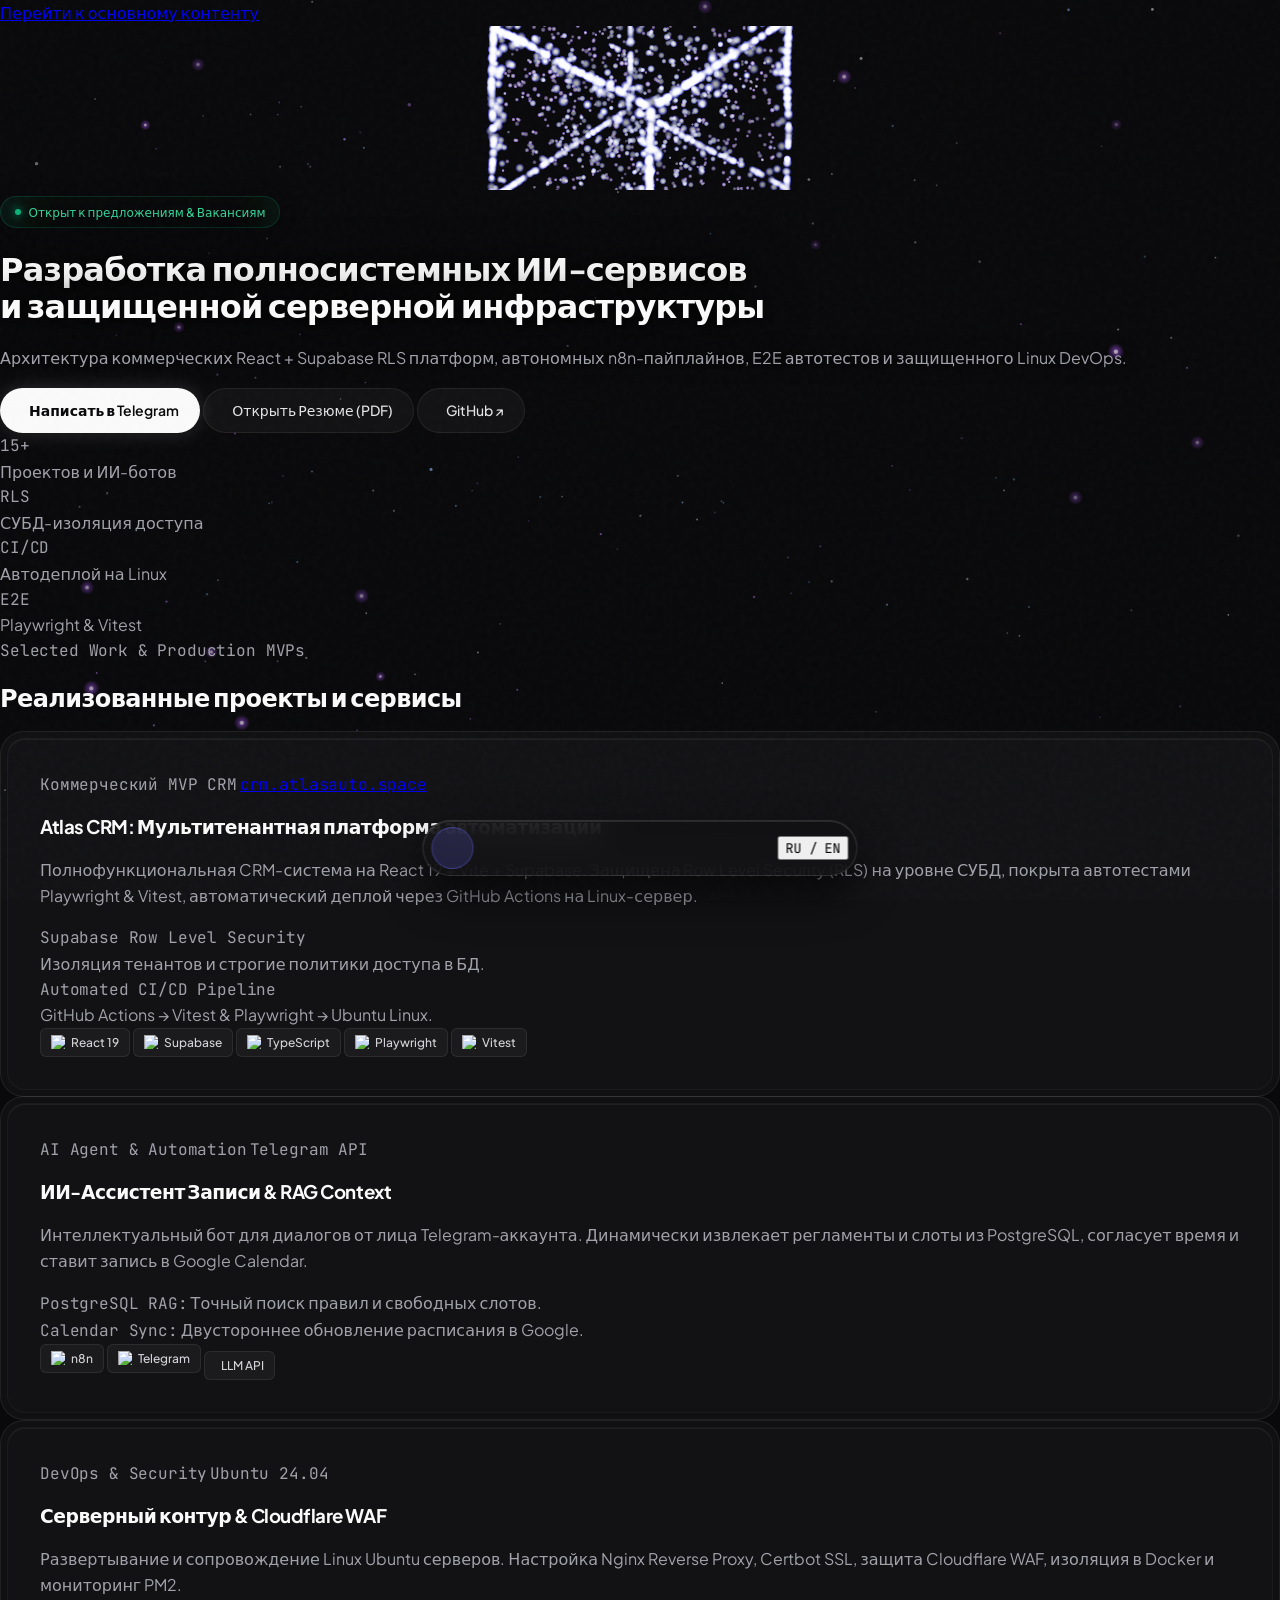
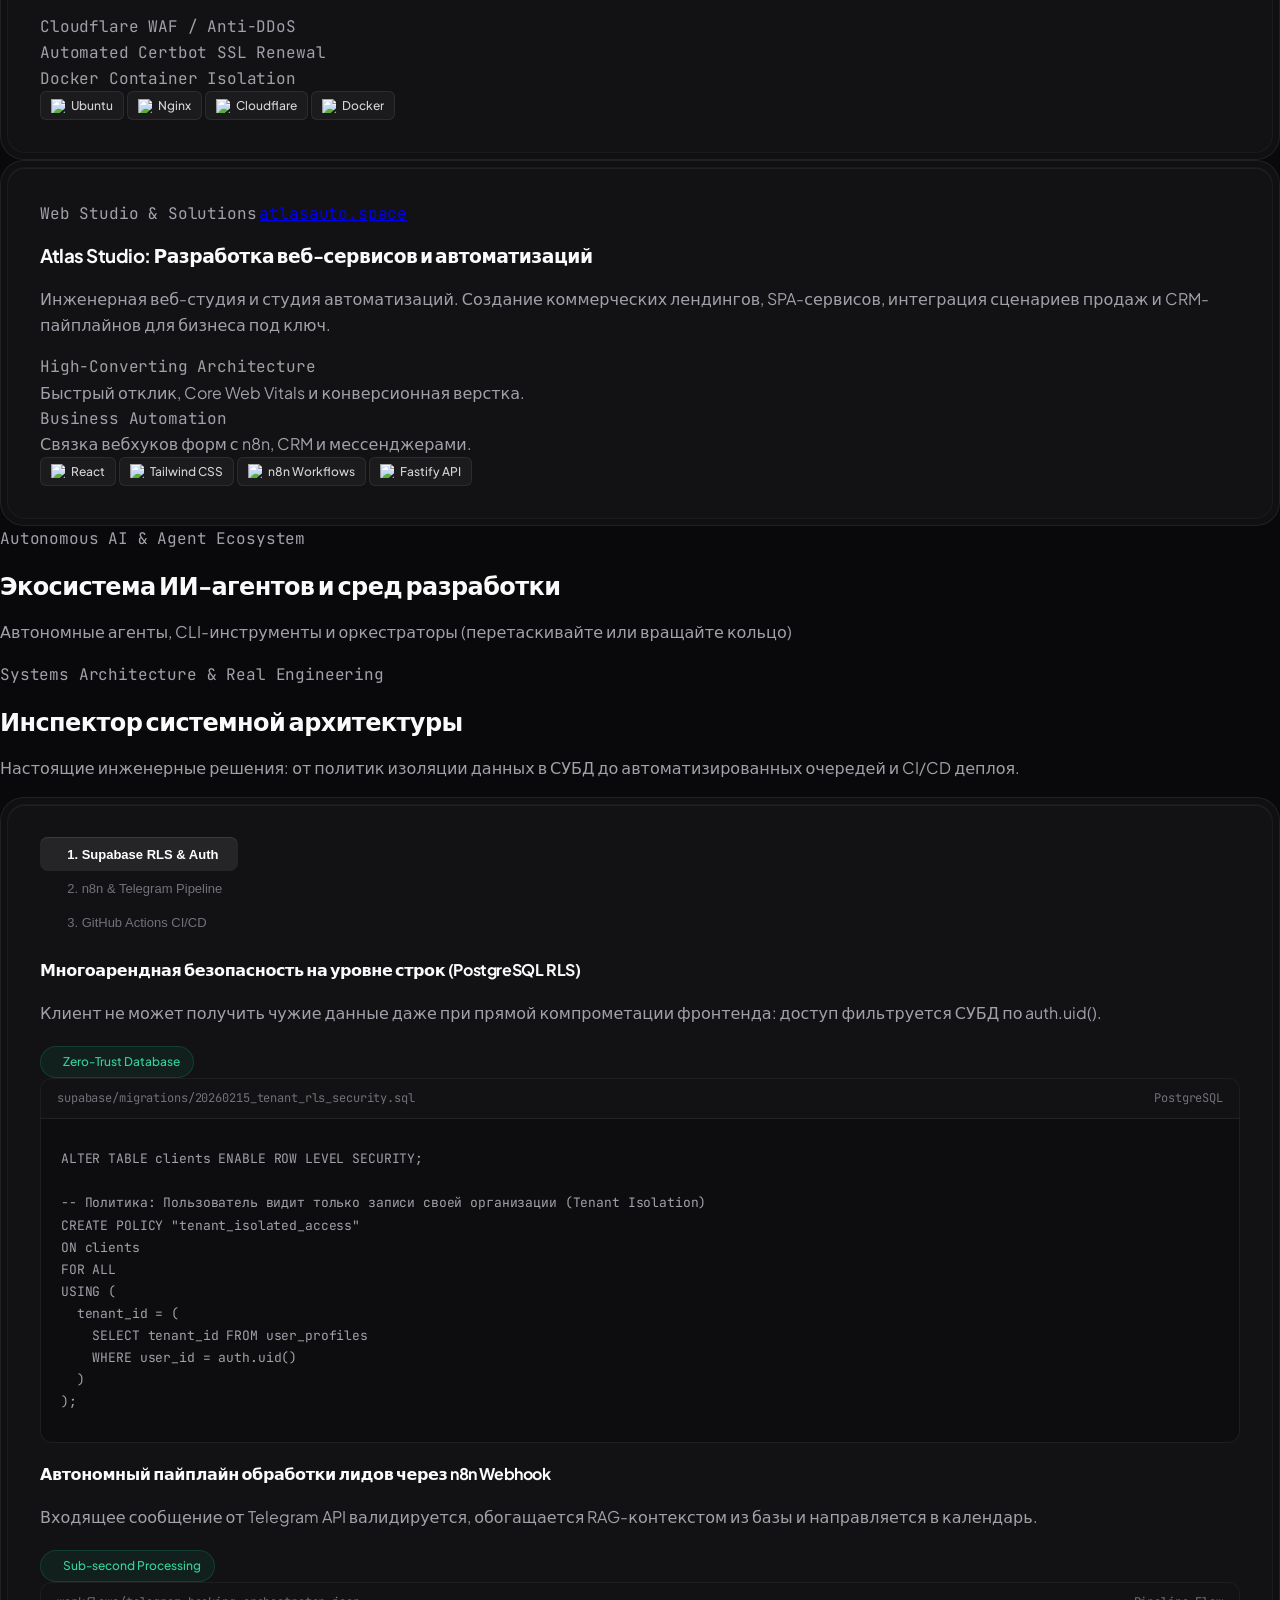
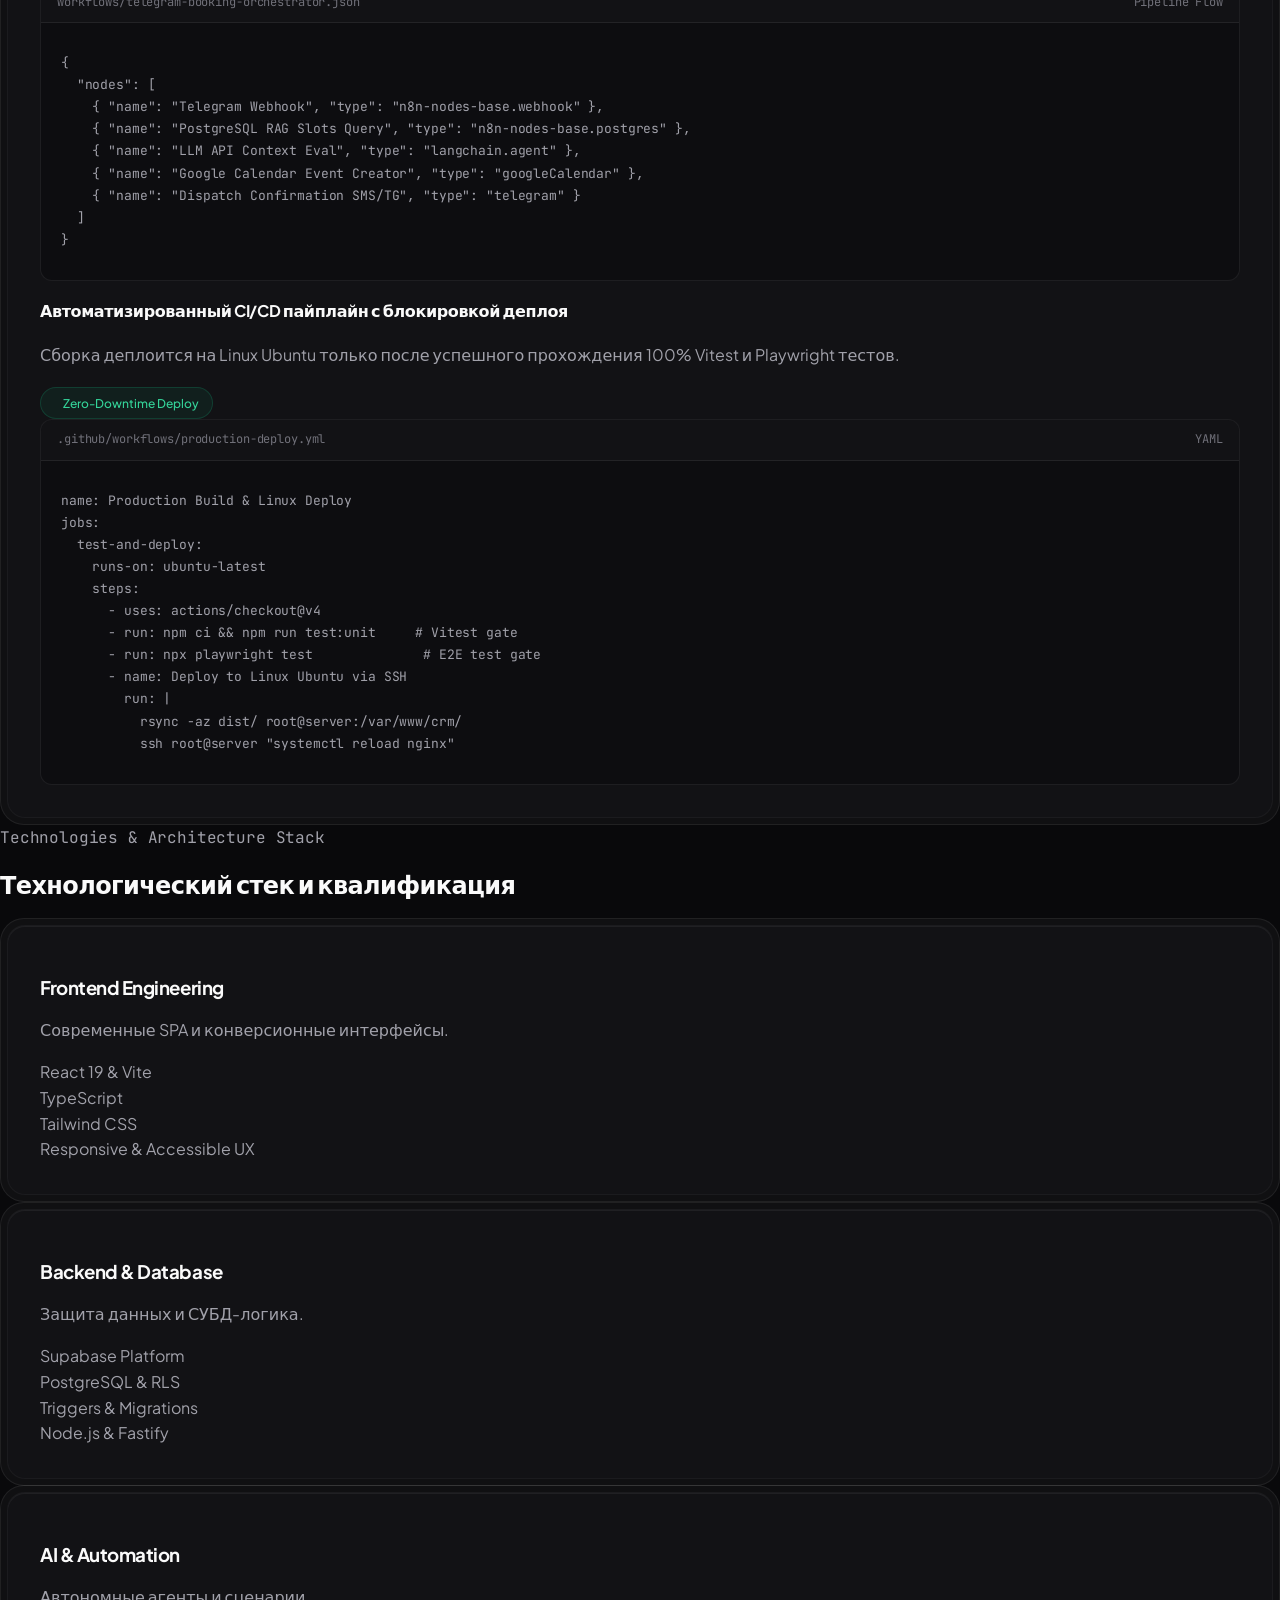
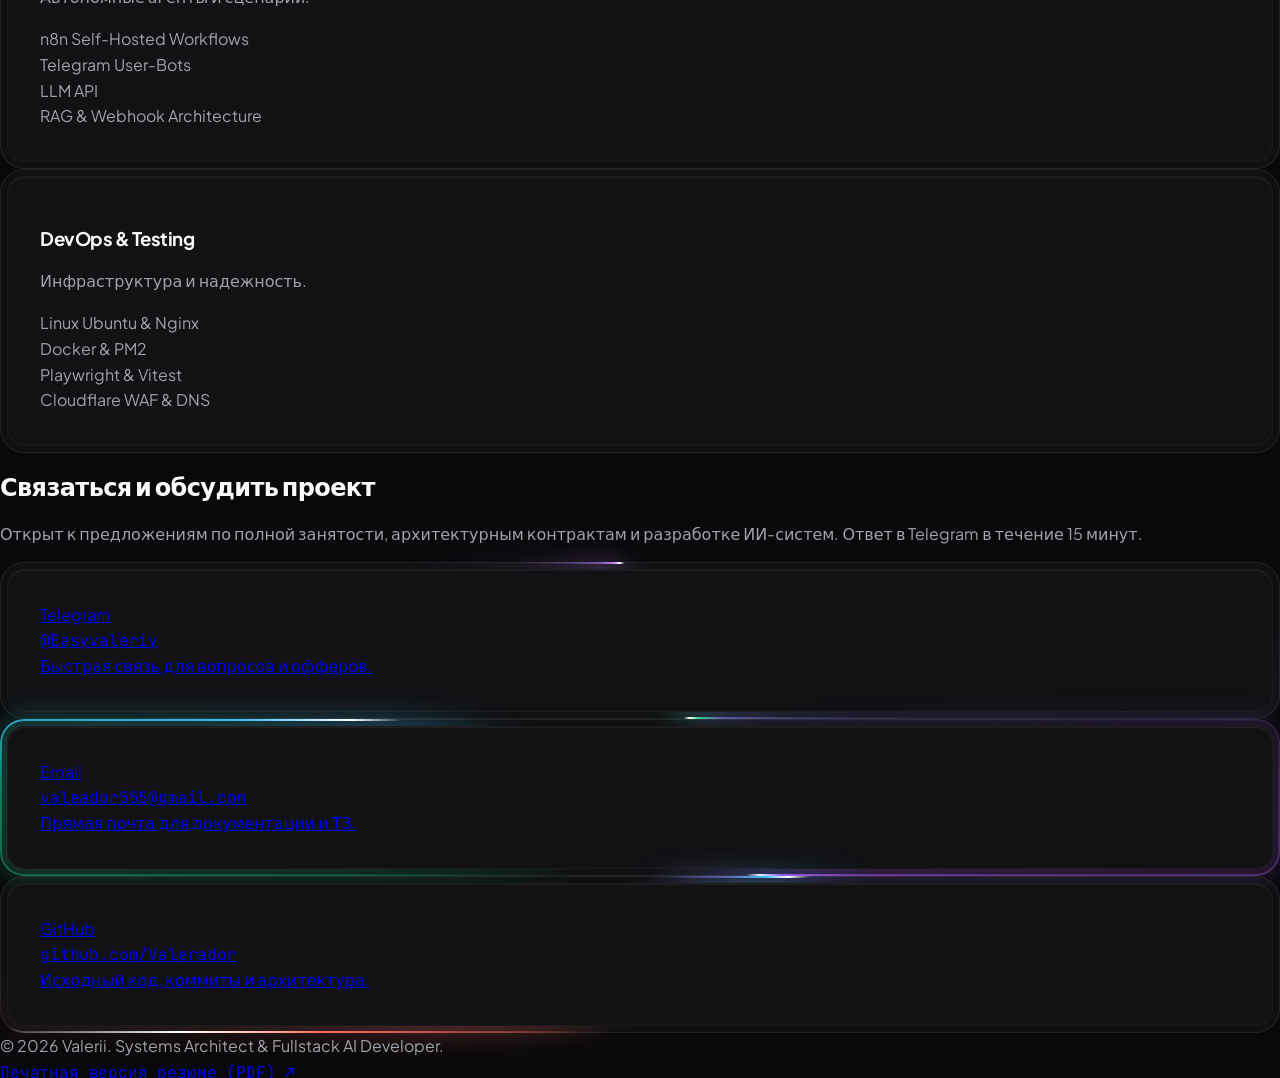
==== commit 09f43207: "09.09" ====
--- a/index.html
+++ b/index.html
@@ -73,6 +73,11 @@
 </head>
 <body class="bg-canvas text-zinc-300 font-sans antialiased relative selection:bg-indigo-500/30 selection:text-white">
 
+    <!-- Accessible Skip to Content Link -->
+    <a href="#projects" class="sr-only focus:not-sr-only focus:fixed focus:top-4 focus:left-4 focus:z-50 focus:px-4 focus:py-2 focus:bg-indigo-600 focus:text-white focus:rounded-lg focus:font-mono focus:text-xs focus:shadow-xl focus:outline-none focus:ring-2 focus:ring-white">
+        <span data-i18n="a11y.skip">Перейти к основному контенту</span>
+    </a>
+
     <!-- Fixed Ambient Noise Texture -->
     <div class="noise-overlay"></div>
 
@@ -136,7 +141,7 @@
     <header id="hero" class="relative z-10 pt-24 pb-16 md:pt-32 md:pb-24 px-4 sm:px-6 lg:px-8 max-w-6xl mx-auto flex flex-col items-center text-center overflow-visible">
         
         <!-- Ambient 3D Retina Particle Cube (Framing Headline from Background) -->
-        <div class="absolute top-[38%] left-1/2 -translate-x-1/2 -translate-y-1/2 w-[460px] sm:w-[620px] md:w-[760px] h-[380px] sm:h-[460px] md:h-[520px] pointer-events-none z-0 flex items-center justify-center opacity-85">
+        <div class="absolute top-[33%] left-1/2 -translate-x-1/2 -translate-y-1/2 w-[540px] sm:w-[720px] md:w-[960px] h-[440px] sm:h-[560px] md:h-[680px] pointer-events-none z-0 flex items-center justify-center opacity-80">
             <canvas id="particle-star-canvas" class="w-full h-full"></canvas>
         </div>
 
@@ -151,11 +156,11 @@
         <!-- Main Headline (Linear Display Discipline: Max 2 lines) -->
         <h1 class="reveal-init relative z-10 text-3xl sm:text-5xl lg:text-6xl font-extrabold text-white tracking-tight leading-[1.12] max-w-4xl mb-6">
             <span class="block" data-i18n="hero.line1">Разработка полносистемных ИИ-сервисов</span>
-            <span class="block text-zinc-400 font-semibold mt-1" data-i18n="hero.line2">и защищенной серверной инфраструктуры</span>
+            <span class="block text-zinc-200 font-semibold mt-1" data-i18n="hero.line2">и защищенной серверной инфраструктуры</span>
         </h1>
 
         <!-- Value Proposition Subtext (<= 25 words per taste-skill rules) -->
-        <p class="reveal-init relative z-10 text-zinc-400 text-base sm:text-lg max-w-2xl leading-relaxed mb-6" data-i18n="hero.sub">
+        <p class="reveal-init relative z-10 text-zinc-300 text-base sm:text-lg max-w-2xl leading-relaxed mb-6" data-i18n="hero.sub">
             Архитектура коммерческих React + Supabase RLS платформ, автономных n8n-пайплайнов, E2E автотестов и защищенного Linux DevOps.
         </p>
 
@@ -180,19 +185,19 @@
         <!-- Engineering Reality Metrics Strip (Clean, Honest, No Fake Percentages) -->
         <div class="reveal-init relative z-10 w-full max-w-3xl grid grid-cols-2 sm:grid-cols-4 gap-3 p-2 rounded-2xl bg-white/[0.02] border border-white/[0.06] backdrop-blur-sm mt-4">
             <div class="p-4 text-center">
-                <div class="text-2xl sm:text-3xl font-bold font-mono text-white">15+</div>
+                <div class="text-2xl sm:text-3xl font-bold font-mono text-white tabular-nums">15+</div>
                 <div class="text-xs text-zinc-400 mt-1" data-i18n="metrics.m1">Проектов и ИИ-ботов</div>
             </div>
             <div class="p-4 text-center border-l border-white/[0.06]">
-                <div class="text-2xl sm:text-3xl font-bold font-mono text-emerald-400">RLS</div>
+                <div class="text-2xl sm:text-3xl font-bold font-mono text-emerald-400 tabular-nums">RLS</div>
                 <div class="text-xs text-zinc-400 mt-1" data-i18n="metrics.m2">СУБД-изоляция доступа</div>
             </div>
             <div class="p-4 text-center border-l border-white/[0.06]">
-                <div class="text-2xl sm:text-3xl font-bold font-mono text-indigo-400">CI/CD</div>
+                <div class="text-2xl sm:text-3xl font-bold font-mono text-indigo-400 tabular-nums">CI/CD</div>
                 <div class="text-xs text-zinc-400 mt-1" data-i18n="metrics.m3">Автодеплой на Linux</div>
             </div>
             <div class="p-4 text-center border-l border-white/[0.06]">
-                <div class="text-2xl sm:text-3xl font-bold font-mono text-amber-400">E2E</div>
+                <div class="text-2xl sm:text-3xl font-bold font-mono text-amber-400 tabular-nums">E2E</div>
                 <div class="text-xs text-zinc-400 mt-1" data-i18n="metrics.m4">Playwright & Vitest</div>
             </div>
         </div>
@@ -271,7 +276,7 @@
                 </div>
             </div>
 
-            <!-- TILE 2: AI Telepilot Agent (4 Columns) -->
+            <!-- TILE 2: AI Telegram Agent (4 Columns) -->
             <div class="reveal-init bento-card lg:col-span-4">
                 <div class="bento-core">
                     <div>
@@ -279,7 +284,7 @@
                             <span class="px-3 py-1 rounded-full bg-emerald-500/10 border border-emerald-500/20 text-emerald-400 text-xs font-mono font-medium" data-i18n="p2.badge">
                                 AI Agent & Automation
                             </span>
-                            <span class="text-xs font-mono text-zinc-400">Telepilot API</span>
+                            <span class="text-xs font-mono text-zinc-400">Telegram API</span>
                         </div>
 
                         <h3 class="text-xl font-bold text-white mb-3" data-i18n="p2.title">
@@ -305,7 +310,7 @@
                     <div class="pt-4 border-t border-white/[0.06] flex flex-wrap items-center gap-2">
                         <span class="tech-pill"><img src="https://cdn.simpleicons.org/n8n/FF6D5A" alt="n8n"> n8n</span>
                         <span class="tech-pill"><img src="https://cdn.simpleicons.org/telegram/26A5E4" alt="Telegram"> Telegram</span>
-                        <span class="tech-pill"><img src="https://cdn.simpleicons.org/googlegemini/8E75FF" alt="Gemini"> Gemini API</span>
+                        <span class="tech-pill"><i class="ph ph-cpu text-purple-400 text-sm"></i> LLM API</span>
                     </div>
                 </div>
             </div>
@@ -427,85 +432,43 @@
         </div>
 
         <!-- 3D Circular Cylinder Gallery Stage -->
-        <div id="circular-gallery-stage" class="relative w-full h-[320px] sm:h-[360px] mx-auto flex items-center justify-center select-none" style="perspective: 1200px;">
+        <div id="circular-gallery-stage" class="relative w-full h-[280px] sm:h-[320px] mx-auto flex items-center justify-center select-none" style="perspective: 1200px;">
             <div id="circular-gallery-ring" class="relative w-full h-full" style="transform-style: preserve-3d;">
                 
-                <!-- Card 1: Google Antigravity -->
-                <div data-glow="99, 102, 241" class="circular-card w-[260px] sm:w-[290px] h-[170px] p-5 rounded-2xl bg-[#121215]/95 border border-indigo-500/30 backdrop-blur-xl shadow-2xl flex flex-col justify-between">
-                    <div class="flex items-center gap-3">
-                        <img src="icons/google-antigravity.png" class="w-10 h-10 object-contain rounded-lg p-1 bg-white/5 border border-white/10" alt="Antigravity">
-                        <div>
-                            <div class="text-sm font-bold text-white">Google Antigravity</div>
-                            <div class="text-[11px] font-mono text-indigo-400">Agentic IDE & SDK</div>
-                        </div>
-                    </div>
-                    <div class="text-xs text-zinc-400 leading-relaxed" data-i18n="eco.c1.desc">Автономная среда агентной разработки и мультиагентных систем.</div>
-                    <div class="text-[10px] font-mono text-zinc-500 flex items-center gap-1"><i class="ph ph-check-circle text-emerald-400"></i> Active Environment</div>
-                </div>
-
-                <!-- Card 2: Claude Code -->
-                <div data-glow="217, 119, 6" class="circular-card w-[260px] sm:w-[290px] h-[170px] p-5 rounded-2xl bg-[#121215]/95 border border-amber-500/30 backdrop-blur-xl shadow-2xl flex flex-col justify-between">
-                    <div class="flex items-center gap-3">
-                        <img src="icons/claude-code.svg" class="w-10 h-10 object-contain rounded-lg p-1 bg-white/5 border border-white/10" alt="Claude Code">
-                        <div>
-                            <div class="text-sm font-bold text-white">Claude Code</div>
-                            <div class="text-[11px] font-mono text-amber-400">Agentic CLI Workflows</div>
-                        </div>
-                    </div>
-                    <div class="text-xs text-zinc-400 leading-relaxed" data-i18n="eco.c2.desc">Автоматизация рефакторинга, генерация тестов и терминальные пайплайны.</div>
-                    <div class="text-[10px] font-mono text-zinc-500 flex items-center gap-1"><i class="ph ph-check-circle text-emerald-400"></i> Core CLI</div>
-                </div>
-
-                <!-- Card 3: OpenAI Codex -->
-                <div data-glow="16, 185, 129" class="circular-card w-[260px] sm:w-[290px] h-[170px] p-5 rounded-2xl bg-[#121215]/95 border border-emerald-500/30 backdrop-blur-xl shadow-2xl flex flex-col justify-between">
-                    <div class="flex items-center gap-3">
-                        <img src="icons/codex.svg" class="w-10 h-10 object-contain rounded-lg p-1 bg-white/5 border border-white/10" alt="Codex">
-                        <div>
-                            <div class="text-sm font-bold text-white">OpenAI Codex</div>
-                            <div class="text-[11px] font-mono text-emerald-400">Code Synthesis</div>
-                        </div>
-                    </div>
-                    <div class="text-xs text-zinc-400 leading-relaxed" data-i18n="eco.c3.desc">Синтез программной логики, преобразование алгоритмов и интеграции.</div>
-                    <div class="text-[10px] font-mono text-zinc-500 flex items-center gap-1"><i class="ph ph-check-circle text-emerald-400"></i> Neural Engine</div>
-                </div>
-
-                <!-- Card 4: Hermes Agent -->
-                <div data-glow="168, 85, 247" class="circular-card w-[260px] sm:w-[290px] h-[170px] p-5 rounded-2xl bg-[#121215]/95 border border-purple-500/30 backdrop-blur-xl shadow-2xl flex flex-col justify-between">
-                    <div class="flex items-center gap-3">
-                        <img src="icons/hermes-agent.png" class="w-10 h-10 object-contain rounded-lg p-1 bg-white/5 border border-white/10" alt="Hermes Agent">
-                        <div>
-                            <div class="text-sm font-bold text-white">Hermes Agent</div>
-                            <div class="text-[11px] font-mono text-purple-400">Autonomous Tasks</div>
-                        </div>
-                    </div>
-                    <div class="text-xs text-zinc-400 leading-relaxed" data-i18n="eco.c4.desc">Исполнение многошаговых сценариев и автоматизированный веб-поиск.</div>
-                    <div class="text-[10px] font-mono text-zinc-500 flex items-center gap-1"><i class="ph ph-check-circle text-emerald-400"></i> Task Runner</div>
-                </div>
-
-                <!-- Card 5: Atlas Core -->
-                <div data-glow="56, 189, 248" class="circular-card w-[260px] sm:w-[290px] h-[170px] p-5 rounded-2xl bg-[#121215]/95 border border-sky-500/30 backdrop-blur-xl shadow-2xl flex flex-col justify-between">
-                    <div class="flex items-center gap-3">
-                        <img src="icons/atlasapp.svg" class="w-10 h-10 object-contain rounded-lg p-1 bg-white/5 border border-white/10" alt="Atlas">
-                        <div>
-                            <div class="text-sm font-bold text-white">Atlas Core</div>
-                            <div class="text-[11px] font-mono text-sky-400">Enterprise CRM Engine</div>
-                        </div>
-                    </div>
-                    <div class="text-xs text-zinc-400 leading-relaxed" data-i18n="eco.c5.desc">Собственный движок мультитенантной CRM с защитой Supabase RLS.</div>
-                    <div class="text-[10px] font-mono text-zinc-500 flex items-center gap-1"><i class="ph ph-check-circle text-emerald-400"></i> Proprietary MVP</div>
-                </div>
-
-                <!-- Card 6: n8n Platform -->
-                <div data-glow="244, 63, 94" class="circular-card w-[260px] sm:w-[290px] h-[170px] p-5 rounded-2xl bg-[#121215]/95 border border-rose-500/30 backdrop-blur-xl shadow-2xl flex flex-col justify-between">
-                    <div class="flex items-center gap-3">
-                        <img src="https://cdn.simpleicons.org/n8n/FF6D5A" class="w-10 h-10 object-contain rounded-lg p-1 bg-white/5 border border-white/10" alt="n8n">
-                        <div>
-                            <div class="text-sm font-bold text-white">n8n Orchestrator</div>
-                            <div class="text-[11px] font-mono text-rose-400">Event Automation</div>
-                        </div>
-                    </div>
-                    <div class="text-xs text-zinc-400 leading-relaxed" data-i18n="eco.c6.desc">Оркестрация очередей вебхуков, баз данных и мессенджеров на Linux.</div>
-                    <div class="text-[10px] font-mono text-zinc-500 flex items-center gap-1"><i class="ph ph-check-circle text-emerald-400"></i> Event Router</div>
+                <!-- Item 1: Google Antigravity -->
+                <div data-glow="99, 102, 241" class="circular-card flex flex-col items-center justify-center text-center w-[150px] sm:w-[180px] h-[120px] sm:h-[130px]">
+                    <img src="icons/google-antigravity.png" class="circular-logo w-14 h-14 sm:w-16 sm:h-16 object-contain pointer-events-none transition-transform duration-200" alt="Google Antigravity">
+                    <div class="mt-3 text-xs sm:text-sm font-semibold text-white tracking-tight pointer-events-none">Google Antigravity</div>
+                </div>
+
+                <!-- Item 2: Claude Code -->
+                <div data-glow="217, 119, 6" class="circular-card flex flex-col items-center justify-center text-center w-[150px] sm:w-[180px] h-[120px] sm:h-[130px]">
+                    <img src="icons/claude-code.svg" class="circular-logo w-14 h-14 sm:w-16 sm:h-16 object-contain pointer-events-none transition-transform duration-200" alt="Claude Code">
+                    <div class="mt-3 text-xs sm:text-sm font-semibold text-white tracking-tight pointer-events-none">Claude Code</div>
+                </div>
+
+                <!-- Item 3: OpenAI Codex -->
+                <div data-glow="16, 185, 129" class="circular-card flex flex-col items-center justify-center text-center w-[150px] sm:w-[180px] h-[120px] sm:h-[130px]">
+                    <img src="icons/codex.svg" class="circular-logo w-14 h-14 sm:w-16 sm:h-16 object-contain rounded-xl pointer-events-none transition-transform duration-200" alt="OpenAI Codex">
+                    <div class="mt-3 text-xs sm:text-sm font-semibold text-white tracking-tight pointer-events-none">OpenAI Codex</div>
+                </div>
+
+                <!-- Item 4: Hermes Agent -->
+                <div data-glow="168, 85, 247" class="circular-card flex flex-col items-center justify-center text-center w-[150px] sm:w-[180px] h-[120px] sm:h-[130px]">
+                    <img src="icons/hermes-agent.png" class="circular-logo w-14 h-14 sm:w-16 sm:h-16 object-contain rounded-2xl pointer-events-none transition-transform duration-200" alt="Hermes Agent">
+                    <div class="mt-3 text-xs sm:text-sm font-semibold text-white tracking-tight pointer-events-none">Hermes Agent</div>
+                </div>
+
+                <!-- Item 5: Atlas Core -->
+                <div data-glow="56, 189, 248" class="circular-card flex flex-col items-center justify-center text-center w-[150px] sm:w-[180px] h-[120px] sm:h-[130px]">
+                    <img src="icons/atlasapp.svg" class="circular-logo w-14 h-14 sm:w-16 sm:h-16 object-contain rounded-xl pointer-events-none transition-transform duration-200" alt="Atlas Core">
+                    <div class="mt-3 text-xs sm:text-sm font-semibold text-white tracking-tight pointer-events-none">Atlas Core</div>
+                </div>
+
+                <!-- Item 6: n8n Orchestrator -->
+                <div data-glow="244, 63, 94" class="circular-card flex flex-col items-center justify-center text-center w-[150px] sm:w-[180px] h-[120px] sm:h-[130px]">
+                    <img src="https://cdn.simpleicons.org/n8n/FF6D5A" class="circular-logo w-14 h-14 sm:w-16 sm:h-16 object-contain pointer-events-none transition-transform duration-200" alt="n8n Orchestrator">
+                    <div class="mt-3 text-xs sm:text-sm font-semibold text-white tracking-tight pointer-events-none">n8n Orchestrator</div>
                 </div>
 
             </div>
@@ -543,7 +506,7 @@
                     
                     <button class="arch-tab-btn" onclick="switchArchTab('n8n')" id="tab-btn-n8n">
                         <i class="ph ph-git-merge text-emerald-400 text-base"></i>
-                        <span data-i18n="arch.tab2">2. n8n & Telepilot Pipeline</span>
+                        <span data-i18n="arch.tab2">2. n8n & Telegram Pipeline</span>
                     </button>
                     
                     <button class="arch-tab-btn" onclick="switchArchTab('cicd')" id="tab-btn-cicd">
@@ -592,7 +555,7 @@
                         <div>
                             <h4 class="text-lg font-bold text-white" data-i18n="arch.n8n.h">Автономный пайплайн обработки лидов через n8n Webhook</h4>
                             <p class="text-zinc-400 text-sm mt-1" data-i18n="arch.n8n.p">
-                                Входящее сообщение от Telepilot API валидируется, обогащается RAG-контекстом из базы и направляется в календарь.
+                                Входящее сообщение от Telegram API валидируется, обогащается RAG-контекстом из базы и направляется в календарь.
                             </p>
                         </div>
                         <span class="status-badge shrink-0">
@@ -607,9 +570,9 @@
                         </div>
                         <pre class="code-content text-zinc-300 font-mono text-xs overflow-x-auto"><code class="language-json">{
   <span class="text-indigo-400">"nodes"</span>: [
-    { <span class="text-emerald-400">"name"</span>: <span class="text-zinc-200">"Telepilot Webhook"</span>, <span class="text-emerald-400">"type"</span>: <span class="text-zinc-200">"n8n-nodes-base.webhook"</span> },
+    { <span class="text-emerald-400">"name"</span>: <span class="text-zinc-200">"Telegram Webhook"</span>, <span class="text-emerald-400">"type"</span>: <span class="text-zinc-200">"n8n-nodes-base.webhook"</span> },
     { <span class="text-emerald-400">"name"</span>: <span class="text-zinc-200">"PostgreSQL RAG Slots Query"</span>, <span class="text-emerald-400">"type"</span>: <span class="text-zinc-200">"n8n-nodes-base.postgres"</span> },
-    { <span class="text-emerald-400">"name"</span>: <span class="text-zinc-200">"Google Gemini 1.5 Context Eval"</span>, <span class="text-emerald-400">"type"</span>: <span class="text-zinc-200">"langchain.agent"</span> },
+    { <span class="text-emerald-400">"name"</span>: <span class="text-zinc-200">"LLM API Context Eval"</span>, <span class="text-emerald-400">"type"</span>: <span class="text-zinc-200">"langchain.agent"</span> },
     { <span class="text-emerald-400">"name"</span>: <span class="text-zinc-200">"Google Calendar Event Creator"</span>, <span class="text-emerald-400">"type"</span>: <span class="text-zinc-200">"googleCalendar"</span> },
     { <span class="text-emerald-400">"name"</span>: <span class="text-zinc-200">"Dispatch Confirmation SMS/TG"</span>, <span class="text-emerald-400">"type"</span>: <span class="text-zinc-200">"telegram"</span> }
   ]
@@ -744,10 +707,10 @@
                                 <i class="ph ph-check text-emerald-400"></i> n8n Self-Hosted Workflows
                             </div>
                             <div class="text-xs text-zinc-300 flex items-center gap-2">
-                                <i class="ph ph-check text-emerald-400"></i> Telepilot User-Bots
-                            </div>
-                            <div class="text-xs text-zinc-300 flex items-center gap-2">
-                                <i class="ph ph-check text-emerald-400"></i> Google Gemini 1.5 API
+                                <i class="ph ph-check text-emerald-400"></i> Telegram User-Bots
+                            </div>
+                            <div class="text-xs text-zinc-300 flex items-center gap-2">
+                                <i class="ph ph-check text-emerald-400"></i> LLM API
                             </div>
                             <div class="text-xs text-zinc-300 flex items-center gap-2">
                                 <i class="ph ph-check text-emerald-400"></i> RAG & Webhook Architecture
--- a/styles.css
+++ b/styles.css
@@ -98,17 +98,29 @@
   letter-spacing: -0.025em;
   line-height: 1.15;
   font-weight: 700;
+  text-wrap: balance;
 }
 
 p {
   color: var(--text-secondary);
   line-height: 1.65;
+  text-wrap: pretty;
+}
+
+/* Hero Typography Protection over 3D Particle Canvas */
+#hero h1 {
+  text-shadow: 0 0 24px rgba(9, 9, 11, 0.95), 0 2px 10px rgba(9, 9, 11, 0.9), 0 0 45px rgba(9, 9, 11, 0.8);
+}
+
+#hero p {
+  text-shadow: 0 0 20px rgba(9, 9, 11, 0.9), 0 1px 8px rgba(9, 9, 11, 0.85);
 }
 
 /* Monospace exclusively for Code, Badges, Metrics and Tech tags */
-code, pre, kbd, .font-mono, .tech-tag, .metric-val {
+code, pre, kbd, .font-mono, .tech-tag, .metric-val, .tabular-nums {
   font-family: 'JetBrains Mono', monospace;
   letter-spacing: -0.01em;
+  font-variant-numeric: tabular-nums;
 }
 
 /* Ambient Radial Background & Grain */
@@ -501,7 +513,6 @@
   touch-action: pan-y;
   user-select: none;
   will-change: transform, opacity;
-  transition: border-color 0.3s ease, box-shadow 0.3s ease;
   cursor: grab;
 }
 
@@ -509,3 +520,39 @@
   cursor: grabbing;
 }
 
+/* Tactile Micro-Press States */
+.dock-btn:active {
+  transform: scale(0.92) translateY(0);
+}
+
+.arch-tab-btn:active {
+  transform: scale(0.97);
+}
+
+#lang-toggle-btn:active {
+  transform: scale(0.95);
+}
+
+/* Accessible Focus Rings for Keyboard Navigation */
+a:focus-visible, button:focus-visible {
+  outline: 2px solid var(--accent-primary) !important;
+  outline-offset: 2px !important;
+}
+
+/* ==========================================================================
+   ACCESSIBILITY: REDUCED MOTION (A11y Standard WCAG 2.1 AA)
+   ========================================================================== */
+@media (prefers-reduced-motion: reduce) {
+  *, *::before, *::after {
+    animation-duration: 0.01ms !important;
+    animation-iteration-count: 1 !important;
+    transition-duration: 0.01ms !important;
+    scroll-behavior: auto !important;
+  }
+
+  .reveal-init {
+    opacity: 1 !important;
+    transform: none !important;
+  }
+}
+
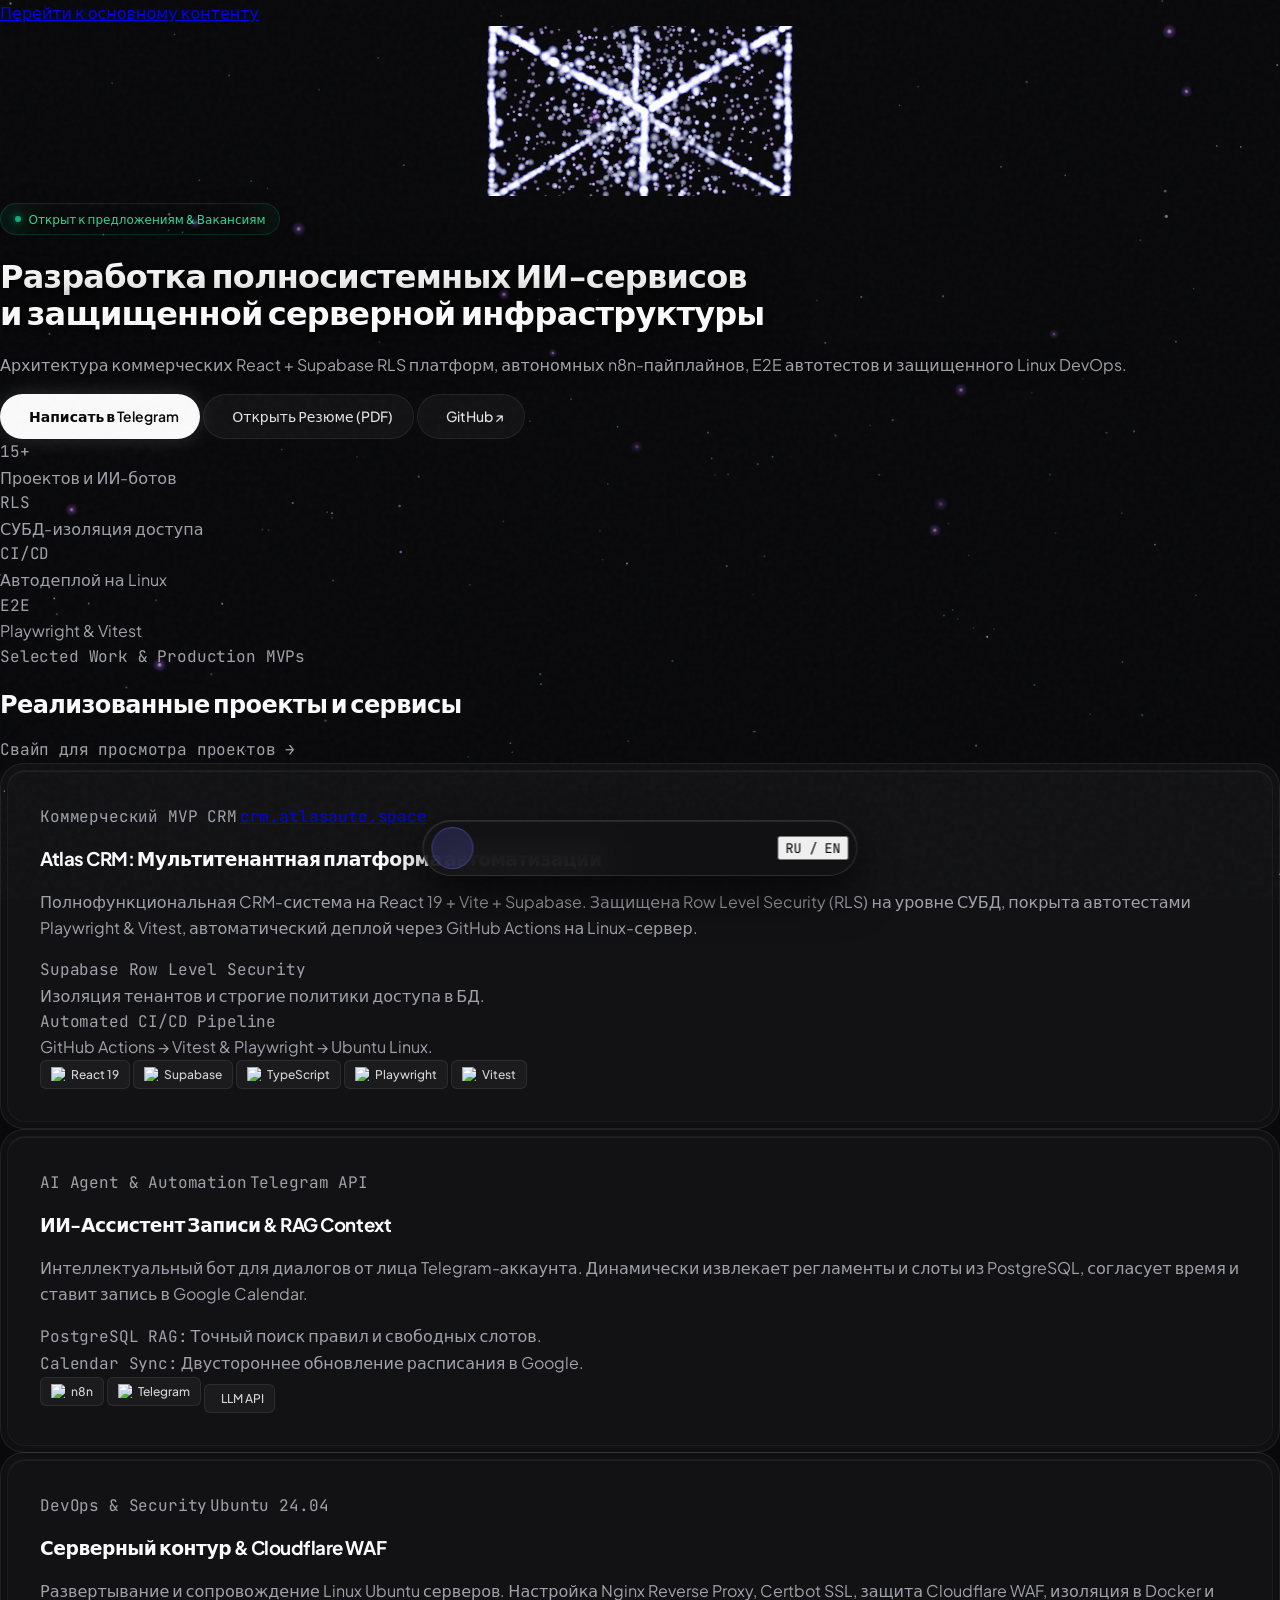
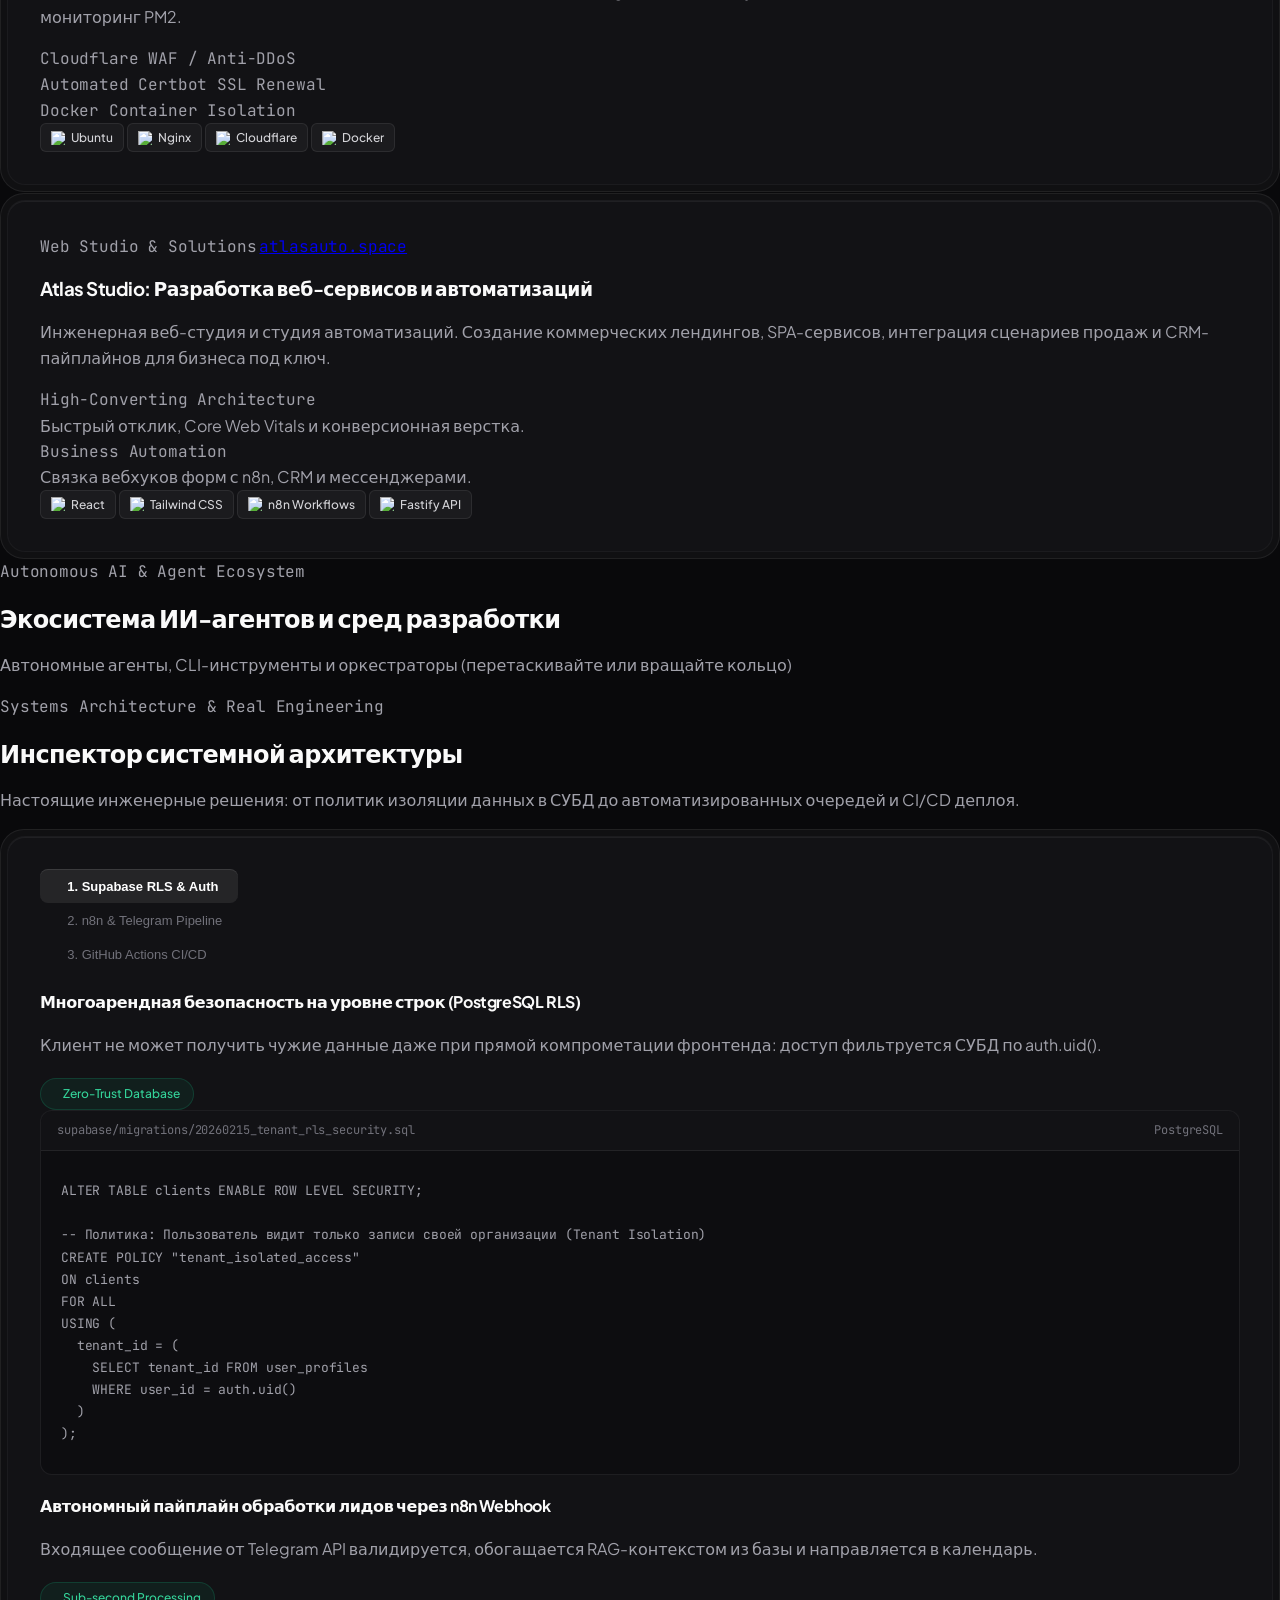
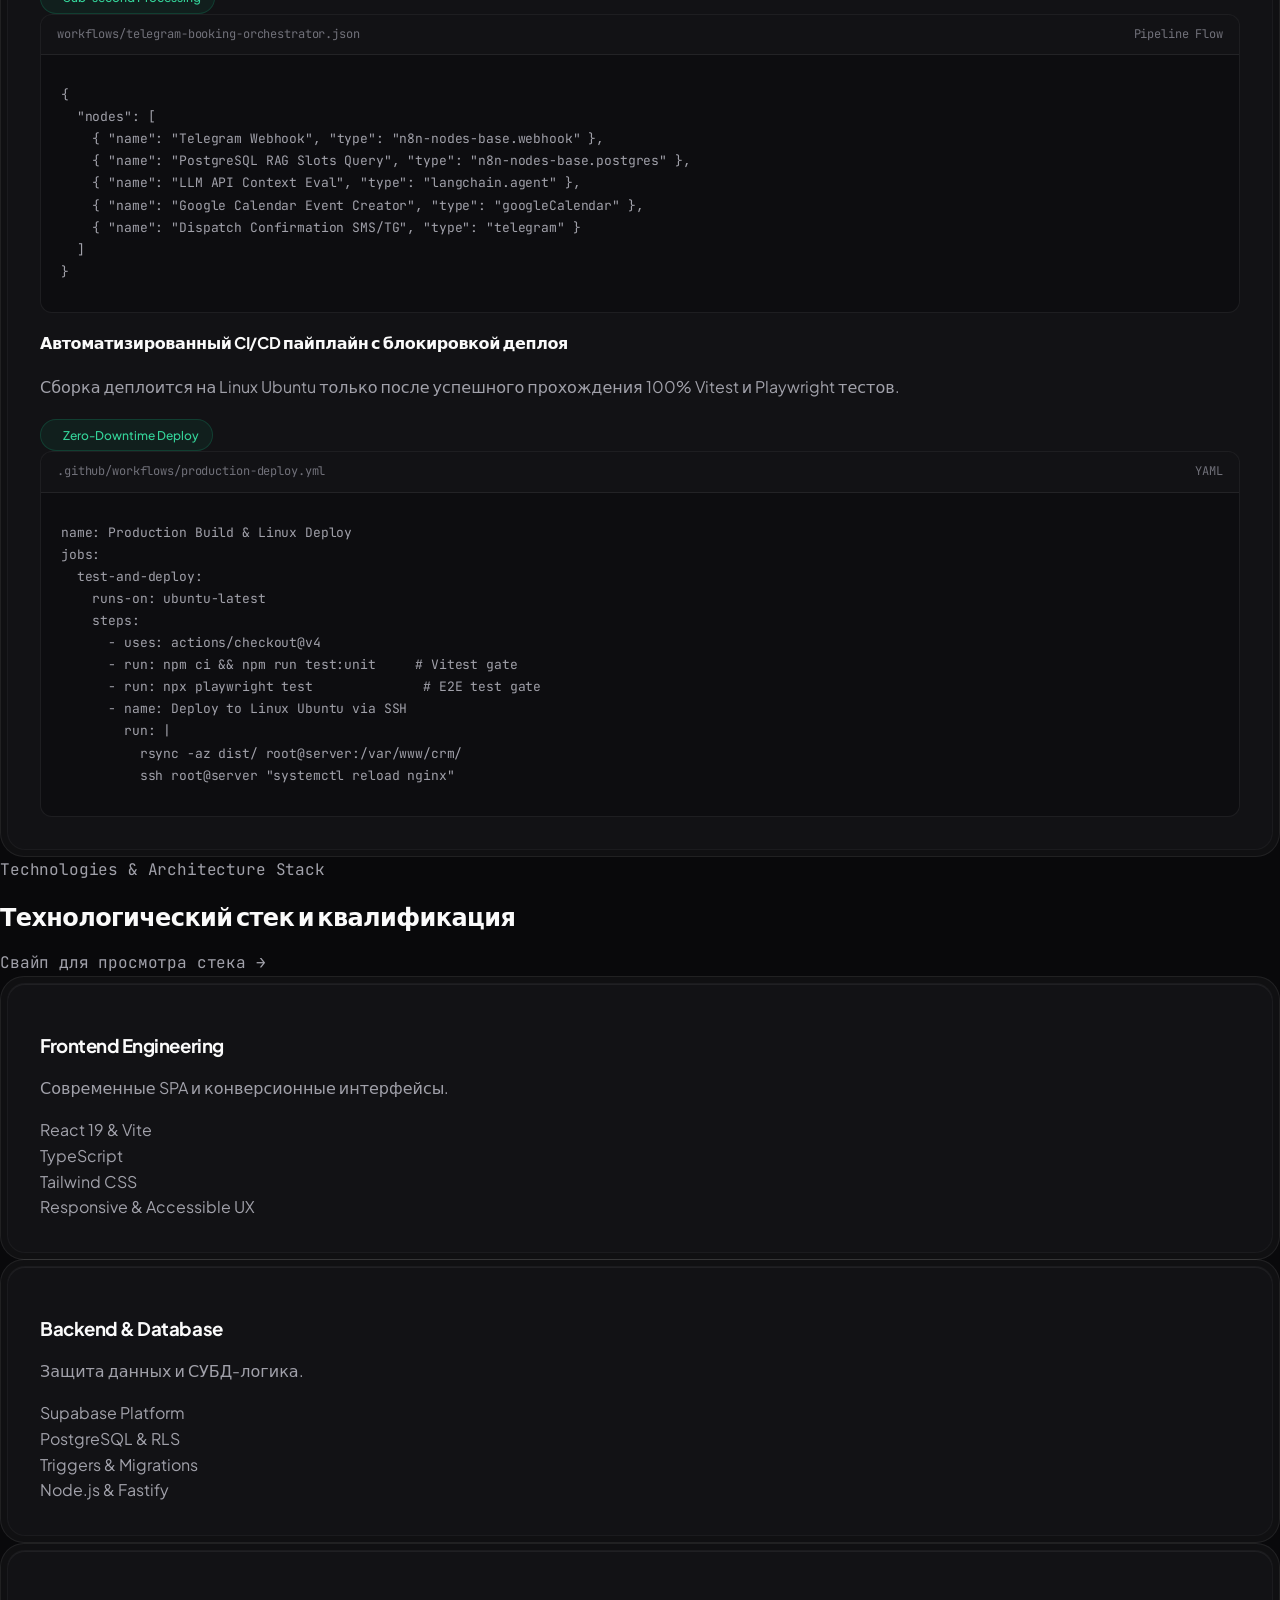
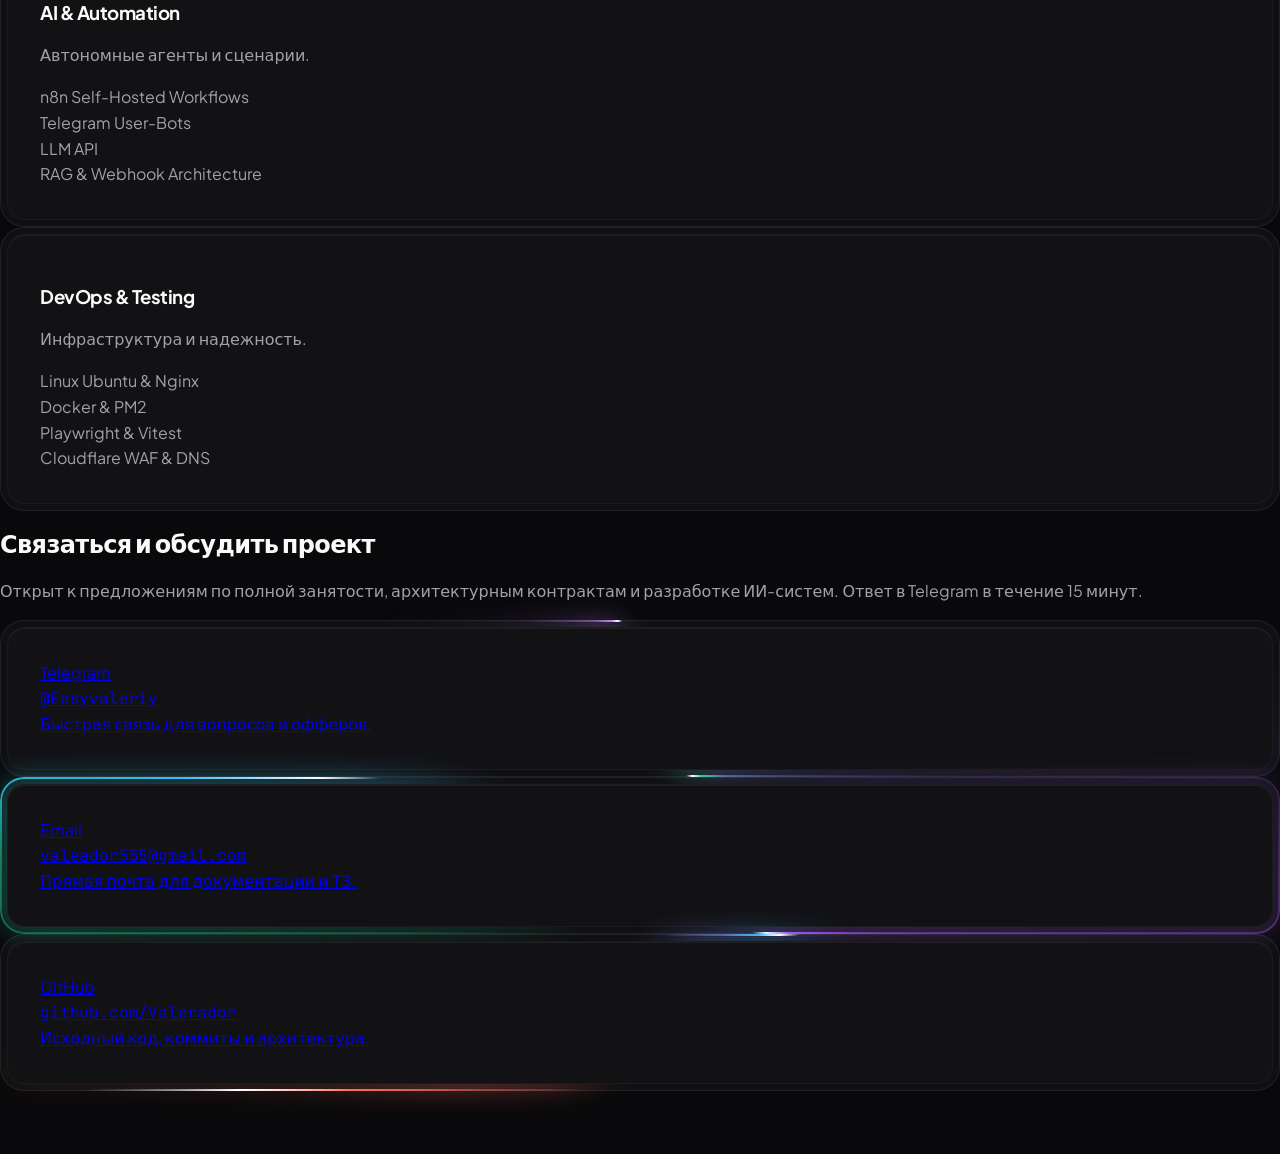
==== commit 6575077e: "09.09" ====
--- a/index.html
+++ b/index.html
@@ -138,10 +138,10 @@
     <!-- ==========================================================================
          HERO SECTION (High-Status Linear Aesthetic with 3D Ambient Particle Cube)
          ========================================================================== -->
-    <header id="hero" class="relative z-10 pt-24 pb-16 md:pt-32 md:pb-24 px-4 sm:px-6 lg:px-8 max-w-6xl mx-auto flex flex-col items-center text-center overflow-visible">
+    <header id="hero" class="relative z-10 pt-24 pb-16 md:pt-32 md:pb-24 px-4 sm:px-6 lg:px-8 max-w-6xl mx-auto flex flex-col items-center text-center overflow-x-clip sm:overflow-visible">
         
         <!-- Ambient 3D Retina Particle Cube (Framing Headline from Background) -->
-        <div class="absolute top-[33%] left-1/2 -translate-x-1/2 -translate-y-1/2 w-[540px] sm:w-[720px] md:w-[960px] h-[440px] sm:h-[560px] md:h-[680px] pointer-events-none z-0 flex items-center justify-center opacity-80">
+        <div class="absolute top-[33%] left-1/2 -translate-x-1/2 -translate-y-1/2 w-[340px] sm:w-[540px] md:w-[720px] lg:w-[960px] h-[320px] sm:h-[440px] md:h-[560px] lg:h-[680px] pointer-events-none z-0 flex items-center justify-center opacity-80">
             <canvas id="particle-star-canvas" class="w-full h-full"></canvas>
         </div>
 
@@ -220,11 +220,17 @@
             </h2>
         </div>
 
-        <!-- 12-Column Asymmetric Bento Grid -->
-        <div class="grid grid-cols-1 lg:grid-cols-12 gap-5">
+        <!-- Mobile Horizontal Swipe Indicator -->
+        <div class="flex lg:hidden items-center justify-center gap-1.5 text-xs text-zinc-500 font-mono mb-4">
+            <i class="ph ph-hand-swipe-left text-sm text-indigo-400"></i>
+            <span data-i18n="projects.swipe">Свайп для просмотра проектов →</span>
+        </div>
+
+        <!-- 12-Column Asymmetric Bento Grid on Desktop / Snap Carousel on Mobile -->
+        <div class="flex flex-row overflow-x-auto snap-x snap-mandatory gap-4 -mx-4 px-4 pb-4 no-scrollbar lg:grid lg:grid-cols-12 lg:gap-5 lg:mx-0 lg:px-0 lg:pb-0 lg:overflow-visible" data-lenis-prevent>
             
             <!-- TILE 1: Atlas CRM (Primary Flagship - 8 Columns) -->
-            <div class="reveal-init bento-card lg:col-span-8">
+            <div class="reveal-init bento-card w-[86vw] sm:w-[380px] lg:w-auto shrink-0 snap-center lg:col-span-8 lg:shrink flex flex-col justify-between">
                 <div class="bento-core">
                     <div>
                         <div class="flex items-center justify-between mb-4">
@@ -277,7 +283,7 @@
             </div>
 
             <!-- TILE 2: AI Telegram Agent (4 Columns) -->
-            <div class="reveal-init bento-card lg:col-span-4">
+            <div class="reveal-init bento-card w-[86vw] sm:w-[380px] lg:w-auto shrink-0 snap-center lg:col-span-4 lg:shrink flex flex-col justify-between">
                 <div class="bento-core">
                     <div>
                         <div class="flex items-center justify-between mb-4">
@@ -316,7 +322,7 @@
             </div>
 
             <!-- TILE 3: Linux & Cloud Infrastructure (4 Columns) -->
-            <div class="reveal-init bento-card lg:col-span-4">
+            <div class="reveal-init bento-card w-[86vw] sm:w-[380px] lg:w-auto shrink-0 snap-center lg:col-span-4 lg:shrink flex flex-col justify-between">
                 <div class="bento-core">
                     <div>
                         <div class="flex items-center justify-between mb-4">
@@ -360,7 +366,7 @@
             </div>
 
             <!-- TILE 4: Atlas Studio & Commercial Web (8 Columns) -->
-            <div class="reveal-init bento-card lg:col-span-8">
+            <div class="reveal-init bento-card w-[86vw] sm:w-[380px] lg:w-auto shrink-0 snap-center lg:col-span-8 lg:shrink flex flex-col justify-between">
                 <div class="bento-core">
                     <div>
                         <div class="flex items-center justify-between mb-4">
@@ -531,10 +537,10 @@
 
                     <div class="code-panel">
                         <div class="code-header">
-                            <span class="font-mono">supabase/migrations/20260215_tenant_rls_security.sql</span>
-                            <span class="text-zinc-500 font-mono text-xs">PostgreSQL</span>
-                        </div>
-                        <pre class="code-content text-zinc-300 font-mono text-xs overflow-x-auto"><code class="language-sql"><span class="text-indigo-400">ALTER TABLE</span> clients <span class="text-indigo-400">ENABLE ROW LEVEL SECURITY</span>;
+                            <span class="font-mono truncate">supabase/migrations/20260215_tenant_rls_security.sql</span>
+                            <span class="text-zinc-500 font-mono text-xs shrink-0">PostgreSQL</span>
+                        </div>
+                        <pre class="code-content text-zinc-300 font-mono text-xs overflow-x-auto" data-lenis-prevent><code class="language-sql"><span class="text-indigo-400">ALTER TABLE</span> clients <span class="text-indigo-400">ENABLE ROW LEVEL SECURITY</span>;
 
 <span class="text-zinc-500">-- Политика: Пользователь видит только записи своей организации (Tenant Isolation)</span>
 <span class="text-indigo-400">CREATE POLICY</span> <span class="text-emerald-400">"tenant_isolated_access"</span>
@@ -565,10 +571,10 @@
 
                     <div class="code-panel">
                         <div class="code-header">
-                            <span class="font-mono">workflows/telegram-booking-orchestrator.json</span>
-                            <span class="text-zinc-500 font-mono text-xs">Pipeline Flow</span>
-                        </div>
-                        <pre class="code-content text-zinc-300 font-mono text-xs overflow-x-auto"><code class="language-json">{
+                            <span class="font-mono truncate">workflows/telegram-booking-orchestrator.json</span>
+                            <span class="text-zinc-500 font-mono text-xs shrink-0">Pipeline Flow</span>
+                        </div>
+                        <pre class="code-content text-zinc-300 font-mono text-xs overflow-x-auto" data-lenis-prevent><code class="language-json">{
   <span class="text-indigo-400">"nodes"</span>: [
     { <span class="text-emerald-400">"name"</span>: <span class="text-zinc-200">"Telegram Webhook"</span>, <span class="text-emerald-400">"type"</span>: <span class="text-zinc-200">"n8n-nodes-base.webhook"</span> },
     { <span class="text-emerald-400">"name"</span>: <span class="text-zinc-200">"PostgreSQL RAG Slots Query"</span>, <span class="text-emerald-400">"type"</span>: <span class="text-zinc-200">"n8n-nodes-base.postgres"</span> },
@@ -596,10 +602,10 @@
 
                     <div class="code-panel">
                         <div class="code-header">
-                            <span class="font-mono">.github/workflows/production-deploy.yml</span>
-                            <span class="text-zinc-500 font-mono text-xs">YAML</span>
-                        </div>
-                        <pre class="code-content text-zinc-300 font-mono text-xs overflow-x-auto"><code class="language-yaml"><span class="text-indigo-400">name</span>: <span class="text-zinc-200">Production Build & Linux Deploy</span>
+                            <span class="font-mono truncate">.github/workflows/production-deploy.yml</span>
+                            <span class="text-zinc-500 font-mono text-xs shrink-0">YAML</span>
+                        </div>
+                        <pre class="code-content text-zinc-300 font-mono text-xs overflow-x-auto" data-lenis-prevent><code class="language-yaml"><span class="text-indigo-400">name</span>: <span class="text-zinc-200">Production Build & Linux Deploy</span>
 <span class="text-indigo-400">jobs</span>:
   <span class="text-emerald-400">test-and-deploy</span>:
     <span class="text-indigo-400">runs-on</span>: <span class="text-zinc-200">ubuntu-latest</span>
@@ -634,10 +640,16 @@
             </h2>
         </div>
 
-        <div class="grid grid-cols-1 md:grid-cols-2 lg:grid-cols-4 gap-5">
+        <!-- Mobile Horizontal Swipe Indicator -->
+        <div class="flex md:hidden items-center justify-center gap-1.5 text-xs text-zinc-500 font-mono mb-4">
+            <i class="ph ph-hand-swipe-left text-sm text-indigo-400"></i>
+            <span data-i18n="stack.swipe">Свайп для просмотра стека →</span>
+        </div>
+
+        <div class="flex flex-row overflow-x-auto snap-x snap-mandatory gap-3.5 -mx-4 px-4 pb-4 no-scrollbar md:grid md:grid-cols-2 lg:grid-cols-4 md:gap-5 md:mx-0 md:px-0 md:pb-0 md:overflow-visible" data-lenis-prevent>
             
             <!-- Category 1: Frontend -->
-            <div class="reveal-init bento-card">
+            <div class="reveal-init bento-card w-[78vw] sm:w-[320px] md:w-auto shrink-0 snap-center md:shrink flex flex-col justify-between">
                 <div class="bento-core">
                     <div>
                         <div class="w-10 h-10 rounded-xl bg-indigo-500/10 flex items-center justify-center text-indigo-400 mb-4">
@@ -665,7 +677,7 @@
             </div>
 
             <!-- Category 2: Backend & Database -->
-            <div class="reveal-init bento-card">
+            <div class="reveal-init bento-card w-[78vw] sm:w-[320px] md:w-auto shrink-0 snap-center md:shrink flex flex-col justify-between">
                 <div class="bento-core">
                     <div>
                         <div class="w-10 h-10 rounded-xl bg-emerald-500/10 flex items-center justify-center text-emerald-400 mb-4">
@@ -693,7 +705,7 @@
             </div>
 
             <!-- Category 3: AI & Automation -->
-            <div class="reveal-init bento-card">
+            <div class="reveal-init bento-card w-[78vw] sm:w-[320px] md:w-auto shrink-0 snap-center md:shrink flex flex-col justify-between">
                 <div class="bento-core">
                     <div>
                         <div class="w-10 h-10 rounded-xl bg-purple-500/10 flex items-center justify-center text-purple-400 mb-4">
@@ -721,7 +733,7 @@
             </div>
 
             <!-- Category 4: DevOps & QA -->
-            <div class="reveal-init bento-card">
+            <div class="reveal-init bento-card w-[78vw] sm:w-[320px] md:w-auto shrink-0 snap-center md:shrink flex flex-col justify-between">
                 <div class="bento-core">
                     <div>
                         <div class="w-10 h-10 rounded-xl bg-amber-500/10 flex items-center justify-center text-amber-400 mb-4">
--- a/styles.css
+++ b/styles.css
@@ -75,6 +75,14 @@
   text-shadow: 0 2px 24px rgba(9, 9, 11, 0.95), 0 0 40px rgba(9, 9, 11, 0.85);
 }
 
+html {
+  overflow-x: hidden;
+  max-width: 100vw;
+  width: 100%;
+  position: relative;
+  overscroll-behavior-x: none;
+}
+
 body {
   font-family: 'Plus Jakarta Sans', system-ui, -apple-system, sans-serif;
   background-color: var(--bg-canvas);
@@ -83,6 +91,11 @@
   margin: 0;
   padding: 0;
   overflow-x: hidden;
+  max-width: 100vw;
+  width: 100%;
+  position: relative;
+  overscroll-behavior-x: none;
+  -webkit-overflow-scrolling: touch;
 }
 
 /* Custom Selection */
@@ -353,6 +366,44 @@
   transform: translateX(-50%) scale(1);
 }
 
+/* Mobile Responsive Optimization for Linear Dock */
+@media (max-width: 639px) {
+  .linear-dock {
+    bottom: 0.85rem;
+    gap: 0.2rem;
+    padding: 0.25rem 0.35rem;
+    max-width: calc(100vw - 1rem);
+    touch-action: pan-y;
+  }
+
+  .dock-btn {
+    width: 2.125rem;
+    height: 2.125rem;
+  }
+
+  .dock-btn i {
+    font-size: 1.125rem;
+  }
+
+  .dock-tooltip {
+    display: none;
+  }
+
+  #lang-toggle-btn {
+    padding: 0.25rem 0.45rem;
+    font-size: 0.65rem;
+  }
+}
+
+/* No Scrollbar Utility for Horizontal Snap Carousels */
+.no-scrollbar::-webkit-scrollbar {
+  display: none;
+}
+.no-scrollbar {
+  -ms-overflow-style: none;
+  scrollbar-width: none;
+}
+
 /* Architectural Inspector Tab System */
 .arch-tab-btn {
   padding: 0.6rem 1.2rem;
@@ -398,6 +449,9 @@
   border-bottom: 1px solid var(--border-subtle);
   font-size: 0.75rem;
   color: var(--text-muted);
+  gap: 0.5rem;
+  overflow: hidden;
+  min-width: 0;
 }
 
 .code-content {
@@ -497,6 +551,19 @@
 #circular-gallery-stage {
   perspective: 1200px;
   overflow: hidden;
+  touch-action: pan-y;
+  max-width: 100%;
+}
+
+@media (max-width: 639px) {
+  .circular-card {
+    width: 130px !important;
+    height: 100px !important;
+  }
+  .circular-logo {
+    width: 2.75rem !important;
+    height: 2.75rem !important;
+  }
 }
 
 #circular-gallery-ring {
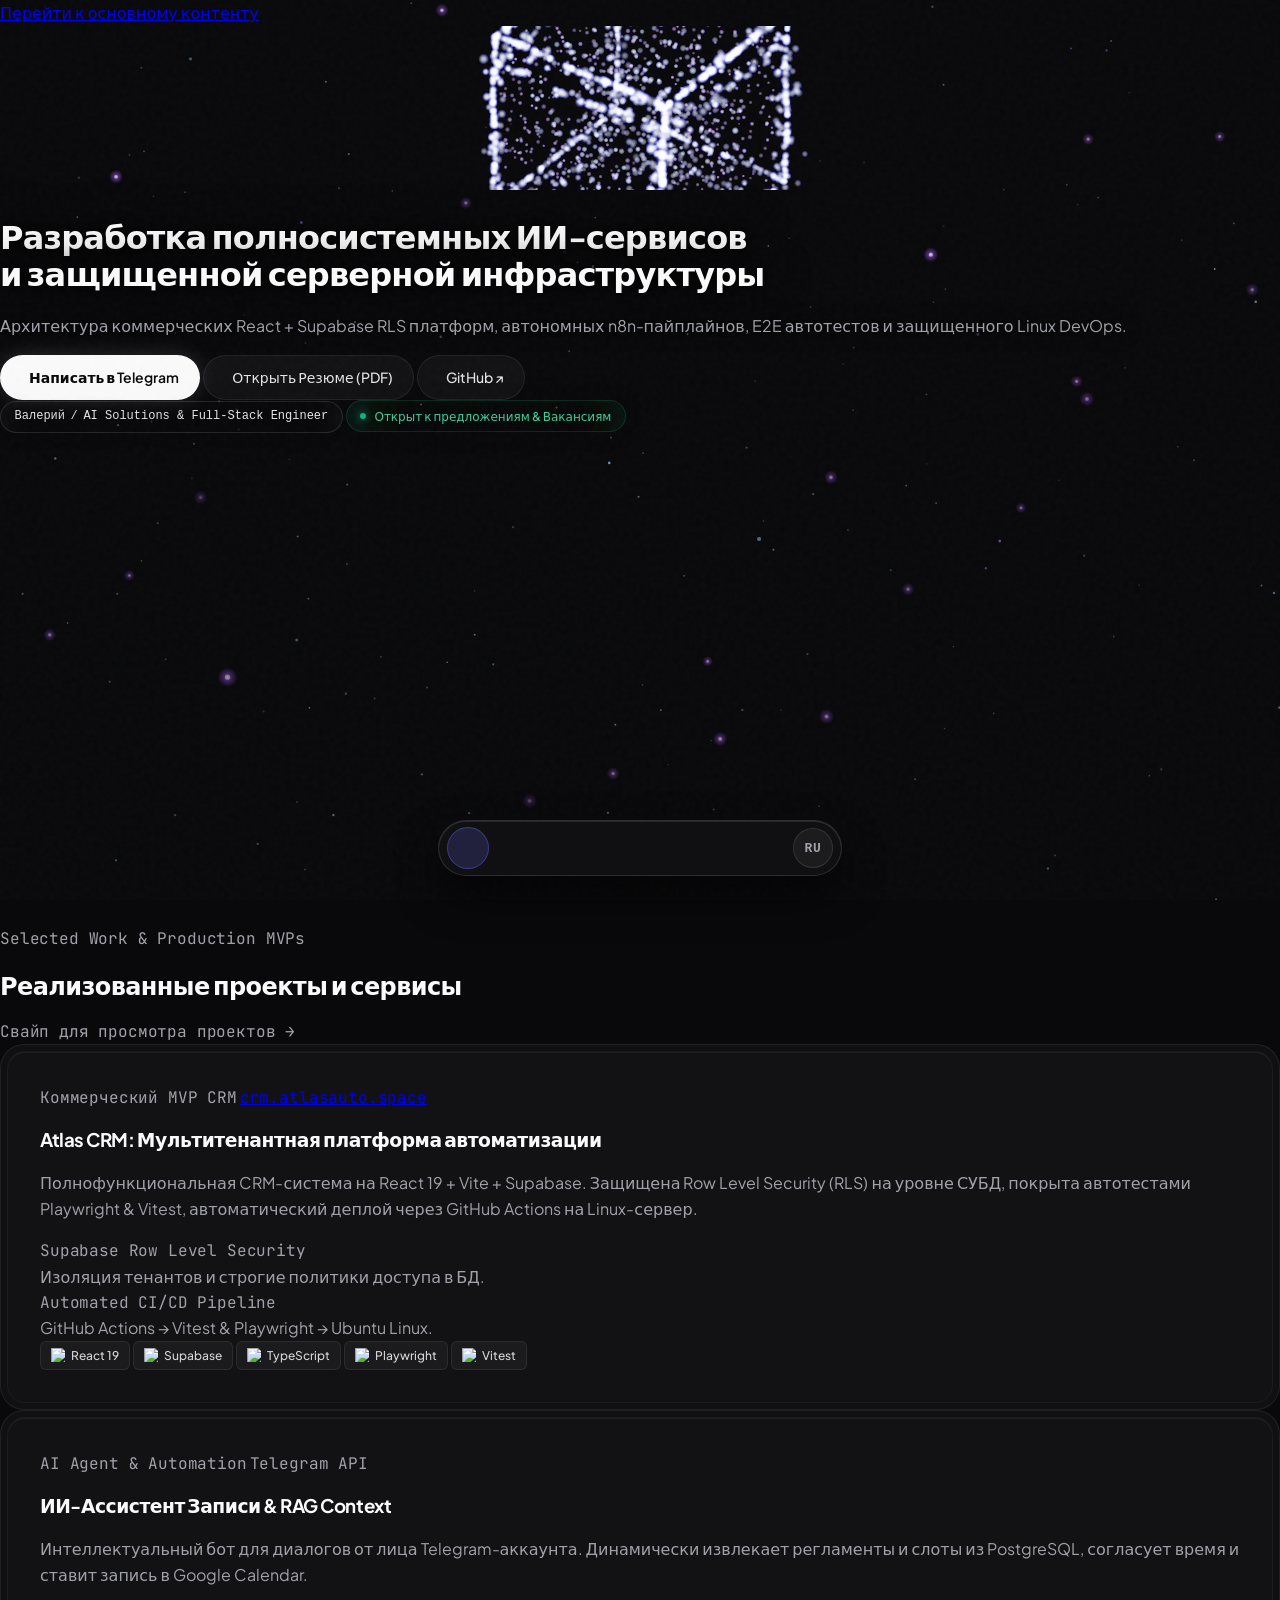
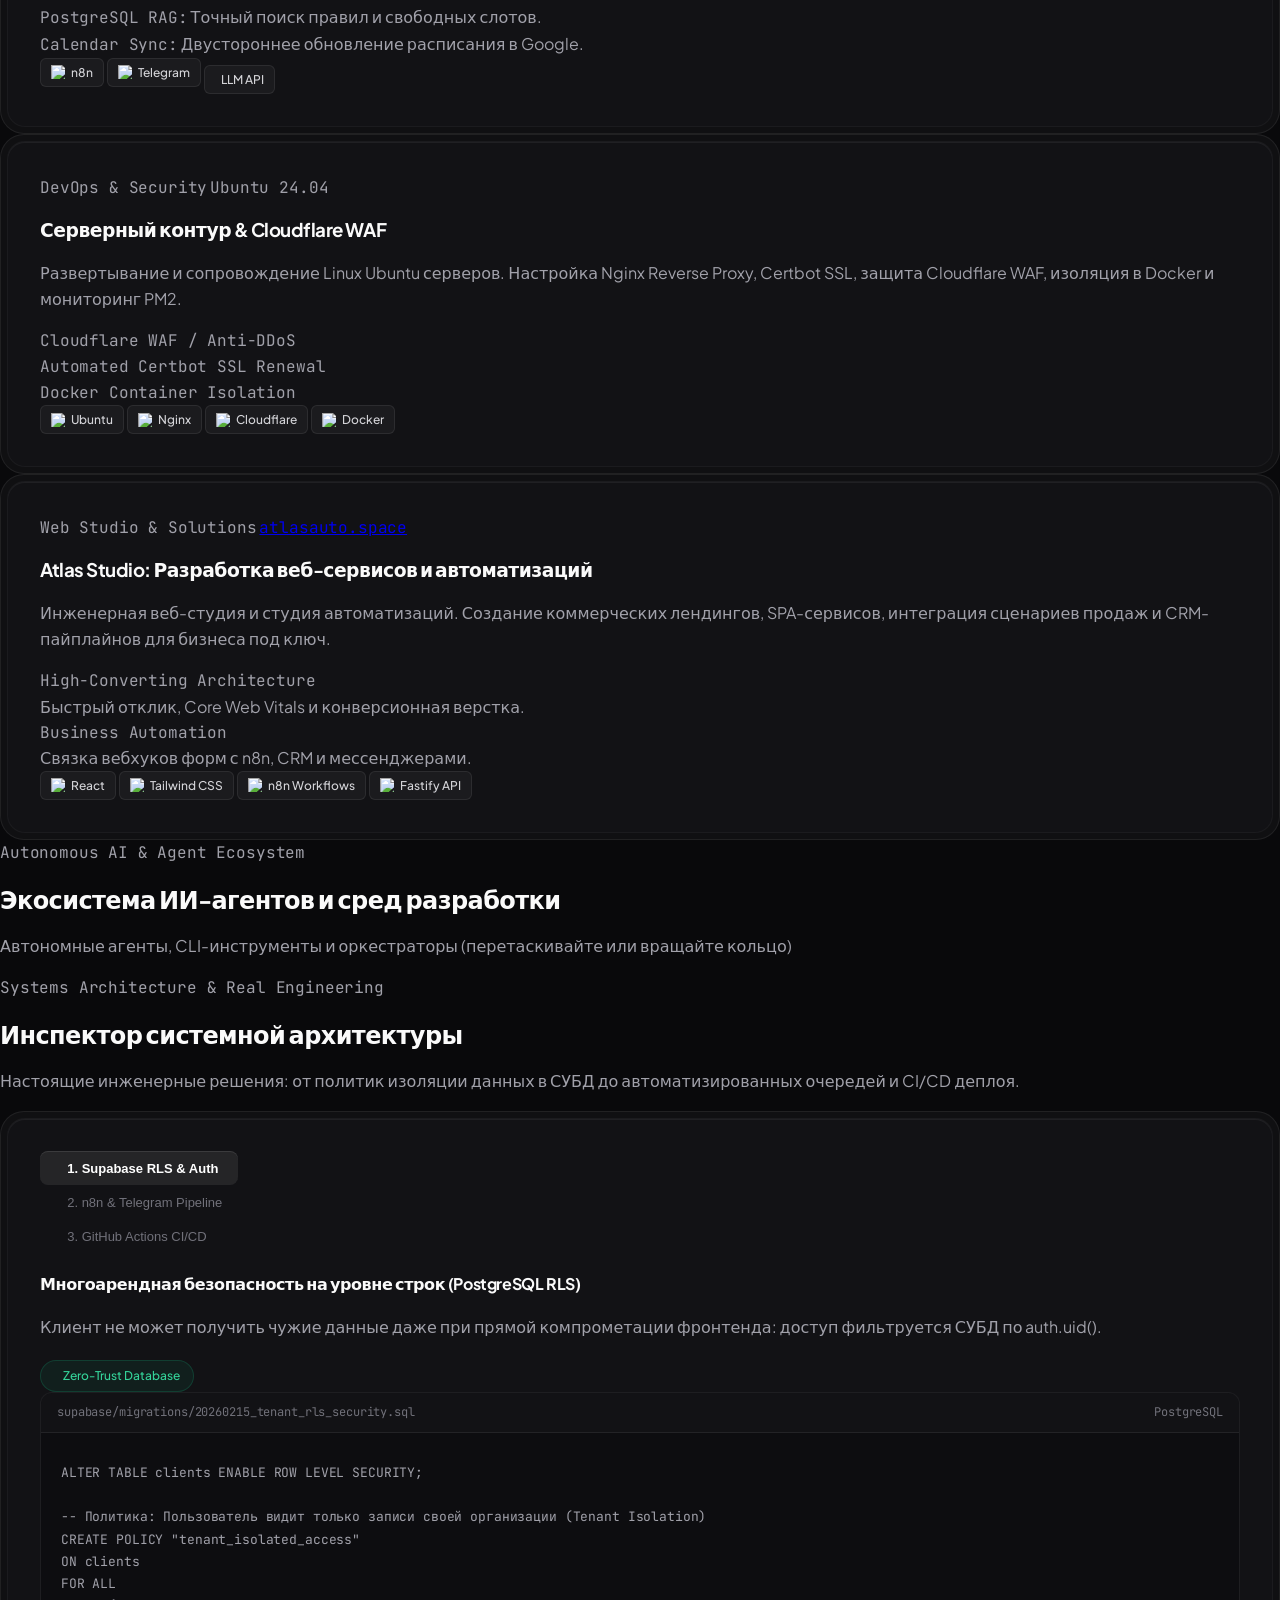
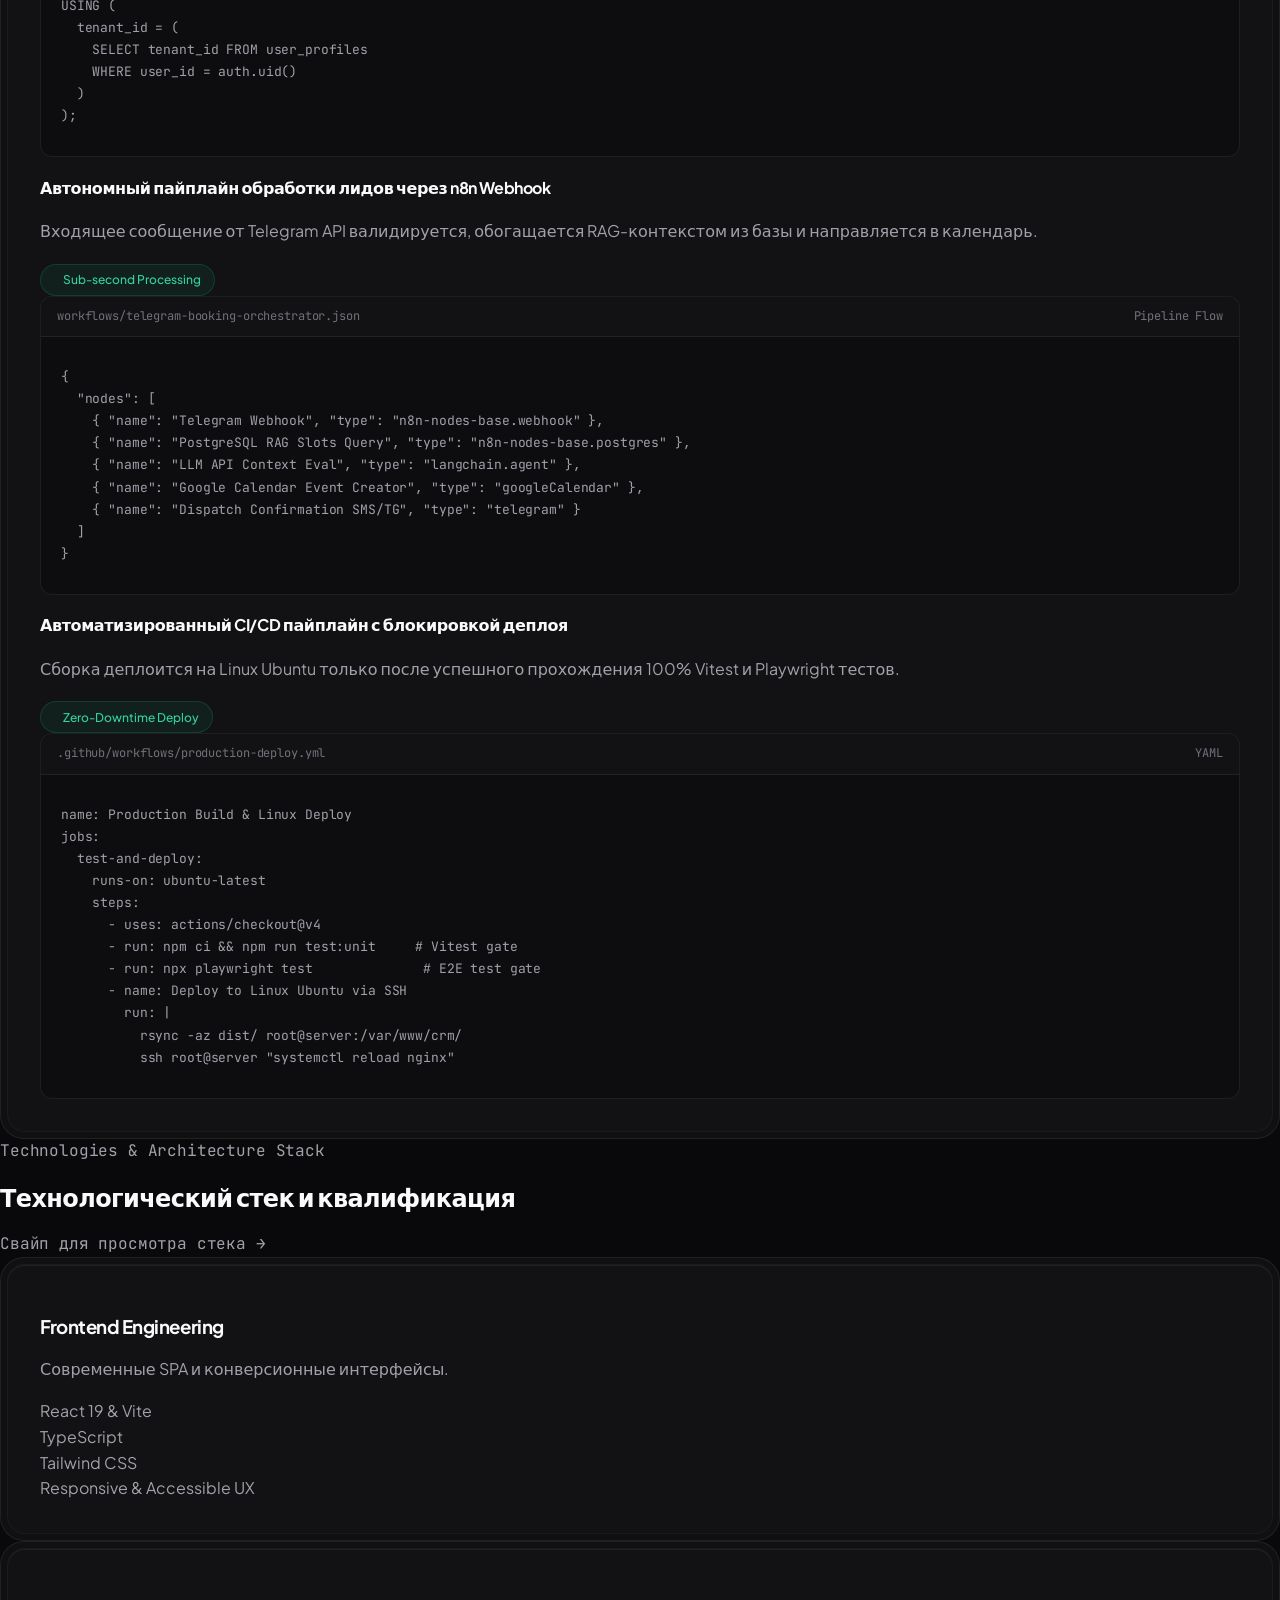
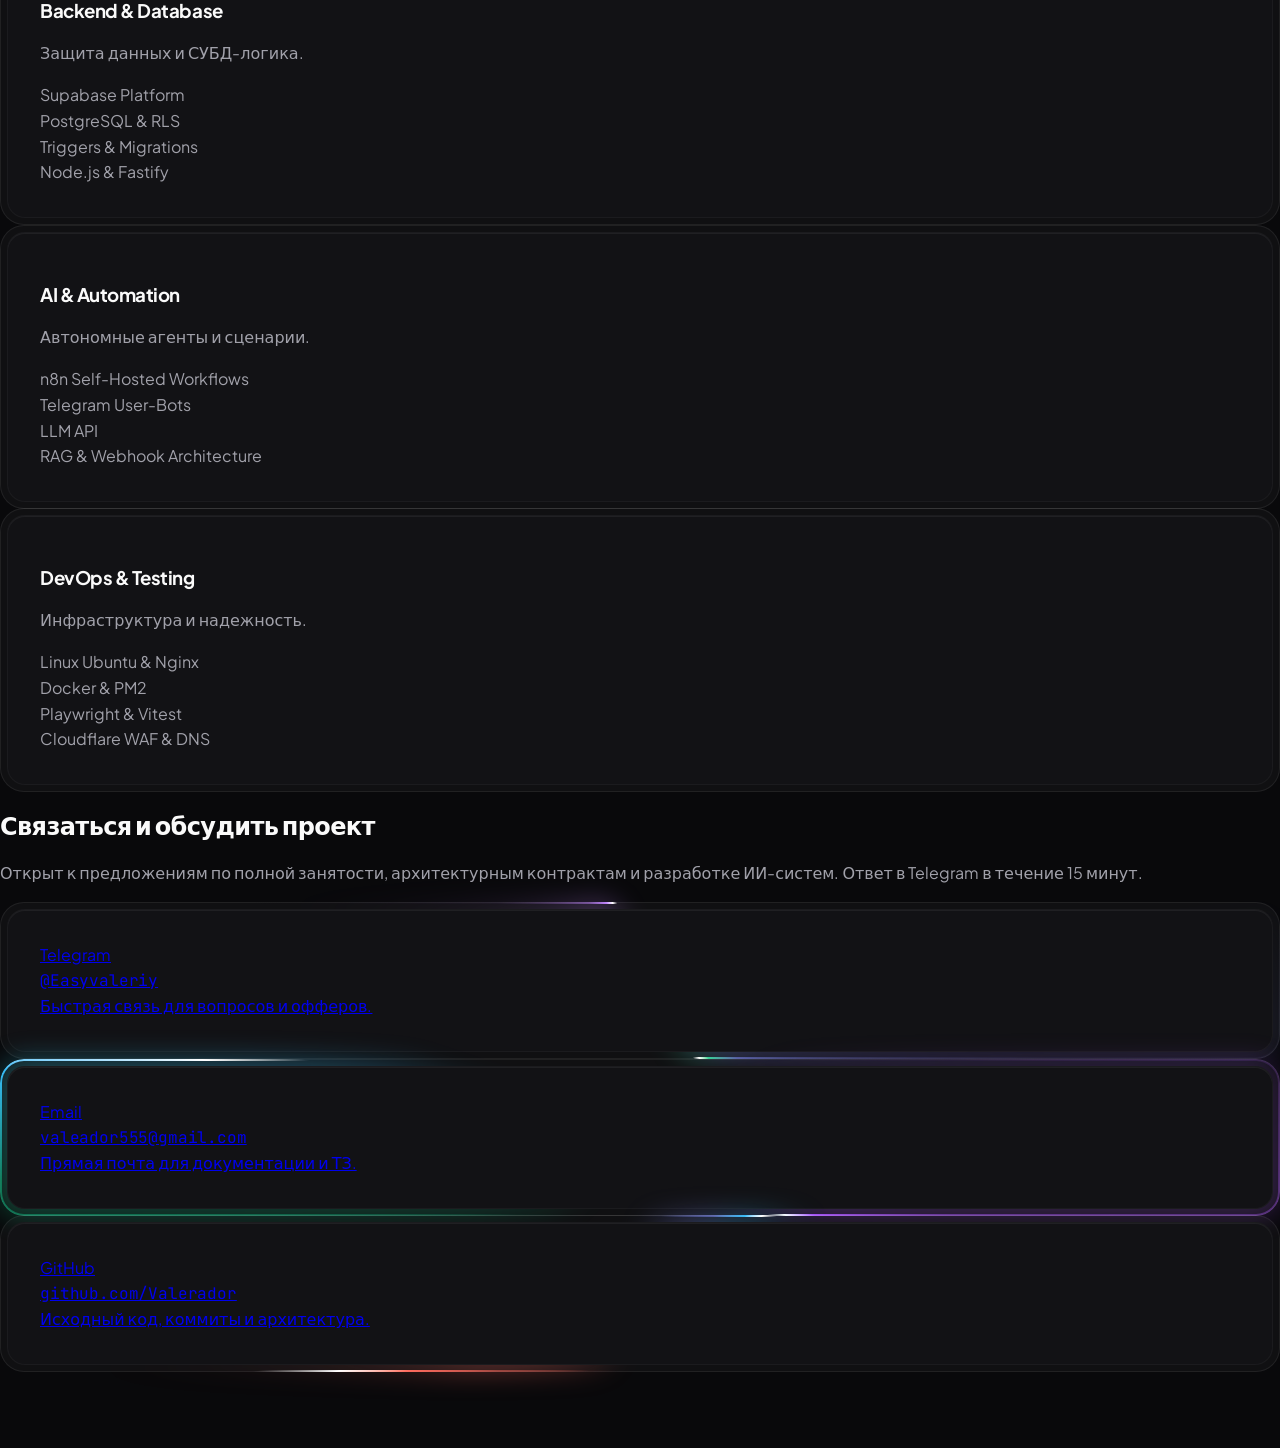
==== commit f4f31724: "13.09" ====
--- a/index.html
+++ b/index.html
@@ -128,9 +128,10 @@
             <span class="dock-tooltip" data-i18n="nav.cv">Открыть CV</span>
         </a>
 
-        <!-- RU / EN Language Toggle -->
-        <button id="lang-toggle-btn" onclick="toggleLanguage()" aria-label="Переключить язык" class="px-2.5 py-1 rounded-full bg-white/5 hover:bg-white/10 border border-white/10 text-xs font-mono font-medium text-zinc-300 transition-colors ml-0.5">
-            <span id="lang-btn-text">RU / <span class="text-zinc-500">EN</span></span>
+        <!-- Current Language Toggle Button -->
+        <button id="lang-toggle-btn" onclick="toggleLanguage()" aria-label="Переключить язык (RU/EN)" title="Переключить на English" class="ml-0.5">
+            <span id="lang-btn-text">RU</span>
+            <span class="dock-tooltip" id="lang-btn-tooltip">English</span>
         </button>
     </nav>
 
@@ -138,19 +139,11 @@
     <!-- ==========================================================================
          HERO SECTION (High-Status Linear Aesthetic with 3D Ambient Particle Cube)
          ========================================================================== -->
-    <header id="hero" class="relative z-10 pt-24 pb-16 md:pt-32 md:pb-24 px-4 sm:px-6 lg:px-8 max-w-6xl mx-auto flex flex-col items-center text-center overflow-x-clip sm:overflow-visible">
+    <header id="hero" class="relative z-10 min-h-screen min-h-[100dvh] pt-20 pb-28 md:pt-24 md:pb-36 px-4 sm:px-6 lg:px-8 max-w-6xl mx-auto flex flex-col items-center justify-center text-center overflow-x-clip sm:overflow-visible">
         
         <!-- Ambient 3D Retina Particle Cube (Framing Headline from Background) -->
-        <div class="absolute top-[33%] left-1/2 -translate-x-1/2 -translate-y-1/2 w-[340px] sm:w-[540px] md:w-[720px] lg:w-[960px] h-[320px] sm:h-[440px] md:h-[560px] lg:h-[680px] pointer-events-none z-0 flex items-center justify-center opacity-80">
+        <div class="absolute top-[38%] left-1/2 -translate-x-1/2 -translate-y-1/2 w-[340px] sm:w-[540px] md:w-[720px] lg:w-[960px] h-[320px] sm:h-[440px] md:h-[560px] lg:h-[680px] pointer-events-none z-0 flex items-center justify-center opacity-80">
             <canvas id="particle-star-canvas" class="w-full h-full"></canvas>
-        </div>
-
-        <!-- Live Status Pill -->
-        <div class="reveal-init relative z-10 mb-6">
-            <div class="status-badge">
-                <span class="status-dot"></span>
-                <span data-i18n="hero.status">Открыт к предложениям & Вакансиям</span>
-            </div>
         </div>
 
         <!-- Main Headline (Linear Display Discipline: Max 2 lines) -->
@@ -160,7 +153,7 @@
         </h1>
 
         <!-- Value Proposition Subtext (<= 25 words per taste-skill rules) -->
-        <p class="reveal-init relative z-10 text-zinc-300 text-base sm:text-lg max-w-2xl leading-relaxed mb-6" data-i18n="hero.sub">
+        <p class="reveal-init relative z-10 text-zinc-300 text-base sm:text-lg max-w-2xl leading-relaxed mb-8" data-i18n="hero.sub">
             Архитектура коммерческих React + Supabase RLS платформ, автономных n8n-пайплайнов, E2E автотестов и защищенного Linux DevOps.
         </p>
 
@@ -182,23 +175,16 @@
             </a>
         </div>
 
-        <!-- Engineering Reality Metrics Strip (Clean, Honest, No Fake Percentages) -->
-        <div class="reveal-init relative z-10 w-full max-w-3xl grid grid-cols-2 sm:grid-cols-4 gap-3 p-2 rounded-2xl bg-white/[0.02] border border-white/[0.06] backdrop-blur-sm mt-4">
-            <div class="p-4 text-center">
-                <div class="text-2xl sm:text-3xl font-bold font-mono text-white tabular-nums">15+</div>
-                <div class="text-xs text-zinc-400 mt-1" data-i18n="metrics.m1">Проектов и ИИ-ботов</div>
-            </div>
-            <div class="p-4 text-center border-l border-white/[0.06]">
-                <div class="text-2xl sm:text-3xl font-bold font-mono text-emerald-400 tabular-nums">RLS</div>
-                <div class="text-xs text-zinc-400 mt-1" data-i18n="metrics.m2">СУБД-изоляция доступа</div>
-            </div>
-            <div class="p-4 text-center border-l border-white/[0.06]">
-                <div class="text-2xl sm:text-3xl font-bold font-mono text-indigo-400 tabular-nums">CI/CD</div>
-                <div class="text-xs text-zinc-400 mt-1" data-i18n="metrics.m3">Автодеплой на Linux</div>
-            </div>
-            <div class="p-4 text-center border-l border-white/[0.06]">
-                <div class="text-2xl sm:text-3xl font-bold font-mono text-amber-400 tabular-nums">E2E</div>
-                <div class="text-xs text-zinc-400 mt-1" data-i18n="metrics.m4">Playwright & Vitest</div>
+        <!-- Live Status Pill & Personal Identity Badges (Moved Below CTAs) -->
+        <div class="reveal-init relative z-10 flex flex-wrap items-center justify-center gap-2.5">
+            <div class="identity-badge">
+                <span class="text-white font-semibold tracking-wide" data-i18n="hero.name">Валерий</span>
+                <span class="text-zinc-600 mx-1">/</span>
+                <span class="text-zinc-300" data-i18n="hero.role">AI Solutions & Full-Stack Engineer</span>
+            </div>
+            <div class="status-badge">
+                <span class="status-dot"></span>
+                <span data-i18n="hero.status">Открыт к предложениям & Вакансиям</span>
             </div>
         </div>
 
@@ -208,7 +194,7 @@
     <!-- ==========================================================================
          PROJECTS SECTION (Asymmetric Bento Grid with Doppelrand Architecture)
          ========================================================================== -->
-    <section id="projects" class="relative z-10 py-20 px-4 sm:px-6 lg:px-8 max-w-6xl mx-auto">
+    <section id="projects" class="relative z-10 pt-24 pb-20 md:pt-32 md:pb-24 px-4 sm:px-6 lg:px-8 max-w-6xl mx-auto">
         
         <!-- Section Header -->
         <div class="reveal-init mb-12 text-left">
@@ -227,7 +213,7 @@
         </div>
 
         <!-- 12-Column Asymmetric Bento Grid on Desktop / Snap Carousel on Mobile -->
-        <div class="flex flex-row overflow-x-auto snap-x snap-mandatory gap-4 -mx-4 px-4 pb-4 no-scrollbar lg:grid lg:grid-cols-12 lg:gap-5 lg:mx-0 lg:px-0 lg:pb-0 lg:overflow-visible" data-lenis-prevent>
+        <div class="snap-carousel flex flex-row overflow-x-auto snap-x snap-mandatory gap-4 -mx-4 px-4 pb-4 no-scrollbar lg:grid lg:grid-cols-12 lg:gap-5 lg:mx-0 lg:px-0 lg:pb-0 lg:overflow-visible">
             
             <!-- TILE 1: Atlas CRM (Primary Flagship - 8 Columns) -->
             <div class="reveal-init bento-card w-[86vw] sm:w-[380px] lg:w-auto shrink-0 snap-center lg:col-span-8 lg:shrink flex flex-col justify-between">
@@ -540,7 +526,7 @@
                             <span class="font-mono truncate">supabase/migrations/20260215_tenant_rls_security.sql</span>
                             <span class="text-zinc-500 font-mono text-xs shrink-0">PostgreSQL</span>
                         </div>
-                        <pre class="code-content text-zinc-300 font-mono text-xs overflow-x-auto" data-lenis-prevent><code class="language-sql"><span class="text-indigo-400">ALTER TABLE</span> clients <span class="text-indigo-400">ENABLE ROW LEVEL SECURITY</span>;
+                        <pre class="code-content text-zinc-300 font-mono text-xs overflow-x-auto"><code class="language-sql"><span class="text-indigo-400">ALTER TABLE</span> clients <span class="text-indigo-400">ENABLE ROW LEVEL SECURITY</span>;
 
 <span class="text-zinc-500">-- Политика: Пользователь видит только записи своей организации (Tenant Isolation)</span>
 <span class="text-indigo-400">CREATE POLICY</span> <span class="text-emerald-400">"tenant_isolated_access"</span>
@@ -574,7 +560,7 @@
                             <span class="font-mono truncate">workflows/telegram-booking-orchestrator.json</span>
                             <span class="text-zinc-500 font-mono text-xs shrink-0">Pipeline Flow</span>
                         </div>
-                        <pre class="code-content text-zinc-300 font-mono text-xs overflow-x-auto" data-lenis-prevent><code class="language-json">{
+                        <pre class="code-content text-zinc-300 font-mono text-xs overflow-x-auto"><code class="language-json">{
   <span class="text-indigo-400">"nodes"</span>: [
     { <span class="text-emerald-400">"name"</span>: <span class="text-zinc-200">"Telegram Webhook"</span>, <span class="text-emerald-400">"type"</span>: <span class="text-zinc-200">"n8n-nodes-base.webhook"</span> },
     { <span class="text-emerald-400">"name"</span>: <span class="text-zinc-200">"PostgreSQL RAG Slots Query"</span>, <span class="text-emerald-400">"type"</span>: <span class="text-zinc-200">"n8n-nodes-base.postgres"</span> },
@@ -605,7 +591,7 @@
                             <span class="font-mono truncate">.github/workflows/production-deploy.yml</span>
                             <span class="text-zinc-500 font-mono text-xs shrink-0">YAML</span>
                         </div>
-                        <pre class="code-content text-zinc-300 font-mono text-xs overflow-x-auto" data-lenis-prevent><code class="language-yaml"><span class="text-indigo-400">name</span>: <span class="text-zinc-200">Production Build & Linux Deploy</span>
+                        <pre class="code-content text-zinc-300 font-mono text-xs overflow-x-auto"><code class="language-yaml"><span class="text-indigo-400">name</span>: <span class="text-zinc-200">Production Build & Linux Deploy</span>
 <span class="text-indigo-400">jobs</span>:
   <span class="text-emerald-400">test-and-deploy</span>:
     <span class="text-indigo-400">runs-on</span>: <span class="text-zinc-200">ubuntu-latest</span>
@@ -646,7 +632,7 @@
             <span data-i18n="stack.swipe">Свайп для просмотра стека →</span>
         </div>
 
-        <div class="flex flex-row overflow-x-auto snap-x snap-mandatory gap-3.5 -mx-4 px-4 pb-4 no-scrollbar md:grid md:grid-cols-2 lg:grid-cols-4 md:gap-5 md:mx-0 md:px-0 md:pb-0 md:overflow-visible" data-lenis-prevent>
+        <div class="snap-carousel flex flex-row overflow-x-auto snap-x snap-mandatory gap-3.5 -mx-4 px-4 pb-4 no-scrollbar md:grid md:grid-cols-2 lg:grid-cols-4 md:gap-5 md:mx-0 md:px-0 md:pb-0 md:overflow-visible">
             
             <!-- Category 1: Frontend -->
             <div class="reveal-init bento-card w-[78vw] sm:w-[320px] md:w-auto shrink-0 snap-center md:shrink flex flex-col justify-between">
--- a/styles.css
+++ b/styles.css
@@ -48,8 +48,8 @@
   scroll-behavior: auto !important;
 }
 
-.lenis.lenis-smooth [data-lenis-prevent] {
-  overscroll-behavior: contain;
+.snap-carousel {
+  overscroll-behavior-x: contain;
 }
 
 .lenis.lenis-stopped {
@@ -71,8 +71,13 @@
 }
 
 /* Ambient Backdrop Text Legibility over 3D Particle Cube */
-#hero h1, #hero p, #hero .status-badge {
+#hero h1, #hero p, #hero .status-badge, #hero .identity-badge {
   text-shadow: 0 2px 24px rgba(9, 9, 11, 0.95), 0 0 40px rgba(9, 9, 11, 0.85);
+}
+
+#hero {
+  min-height: 100vh;
+  min-height: 100dvh;
 }
 
 html {
@@ -295,6 +300,40 @@
 @keyframes pulse-subtle {
   0%, 100% { opacity: 1; transform: scale(1); }
   50% { opacity: 0.5; transform: scale(0.85); }
+}
+
+/* Personal Identity Eyebrow Badge */
+.identity-badge {
+  display: inline-flex;
+  align-items: center;
+  gap: 0.35rem;
+  padding: 0.35rem 0.85rem;
+  font-size: 0.75rem;
+  font-family: var(--font-mono, monospace);
+  font-weight: 500;
+  color: #e4e4e7;
+  background-color: rgba(255, 255, 255, 0.04);
+  border: 1px solid var(--border-medium);
+  border-radius: 9999px;
+  backdrop-filter: blur(8px);
+}
+
+/* Core Production Stack Line (Option 3) */
+.hero-stackline {
+  display: inline-flex;
+  flex-wrap: wrap;
+  align-items: center;
+  justify-content: center;
+  gap: 0.4rem 0.75rem;
+  padding: 0.5rem 1.25rem;
+  background: rgba(255, 255, 255, 0.02);
+  border: 1px solid rgba(255, 255, 255, 0.08);
+  border-radius: 9999px;
+  backdrop-filter: blur(12px);
+  -webkit-backdrop-filter: blur(12px);
+  font-family: var(--font-mono, monospace);
+  font-size: 0.75rem;
+  color: var(--text-secondary);
 }
 
 /* Floating Linear Dock */
@@ -361,9 +400,38 @@
   box-shadow: 0 4px 12px rgba(0, 0, 0, 0.5);
 }
 
-.dock-btn:hover .dock-tooltip {
+.dock-btn:hover .dock-tooltip,
+#lang-toggle-btn:hover .dock-tooltip {
   opacity: 1;
   transform: translateX(-50%) scale(1);
+}
+
+#lang-toggle-btn {
+  display: inline-flex;
+  align-items: center;
+  justify-content: center;
+  width: 2.5rem;
+  height: 2.5rem;
+  border-radius: 9999px;
+  background-color: rgba(255, 255, 255, 0.05);
+  border: 1px solid rgba(255, 255, 255, 0.1);
+  color: var(--text-secondary);
+  font-family: var(--font-mono, monospace);
+  font-size: 0.8125rem;
+  font-weight: 600;
+  letter-spacing: 0.05em;
+  transition: all 0.2s ease;
+  position: relative;
+  cursor: pointer;
+  white-space: nowrap;
+  user-select: none;
+}
+
+#lang-toggle-btn:hover {
+  color: #ffffff;
+  background-color: rgba(255, 255, 255, 0.1);
+  border-color: rgba(255, 255, 255, 0.2);
+  transform: translateY(-2px);
 }
 
 /* Mobile Responsive Optimization for Linear Dock */
@@ -390,8 +458,18 @@
   }
 
   #lang-toggle-btn {
-    padding: 0.25rem 0.45rem;
-    font-size: 0.65rem;
+    width: 2.125rem;
+    height: 2.125rem;
+    padding: 0;
+    font-size: 0.7rem;
+  }
+
+  .hero-stackline {
+    border-radius: 14px;
+    padding: 0.5rem 0.75rem;
+    gap: 0.35rem 0.5rem;
+    font-size: 0.7rem;
+    line-height: 1.5;
   }
 }
 
@@ -597,7 +675,7 @@
 }
 
 #lang-toggle-btn:active {
-  transform: scale(0.95);
+  transform: scale(0.92) translateY(0);
 }
 
 /* Accessible Focus Rings for Keyboard Navigation */
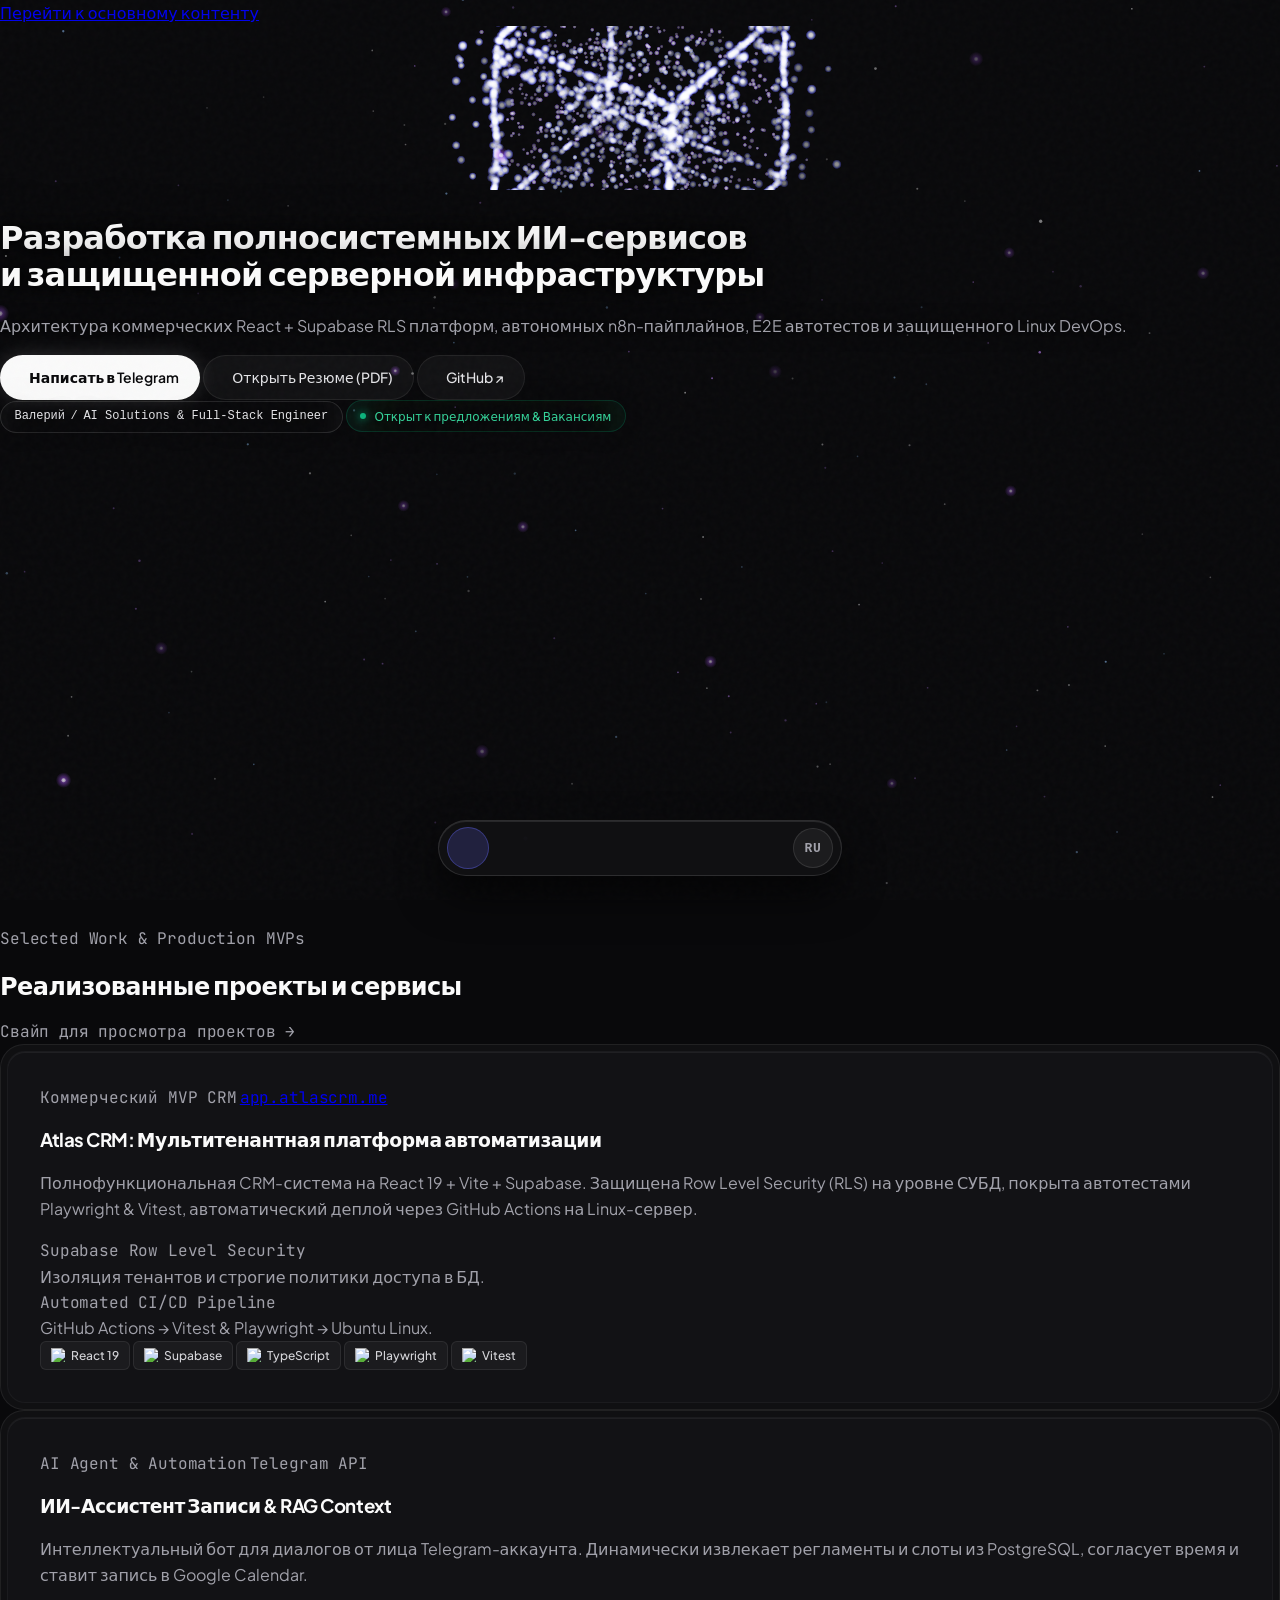
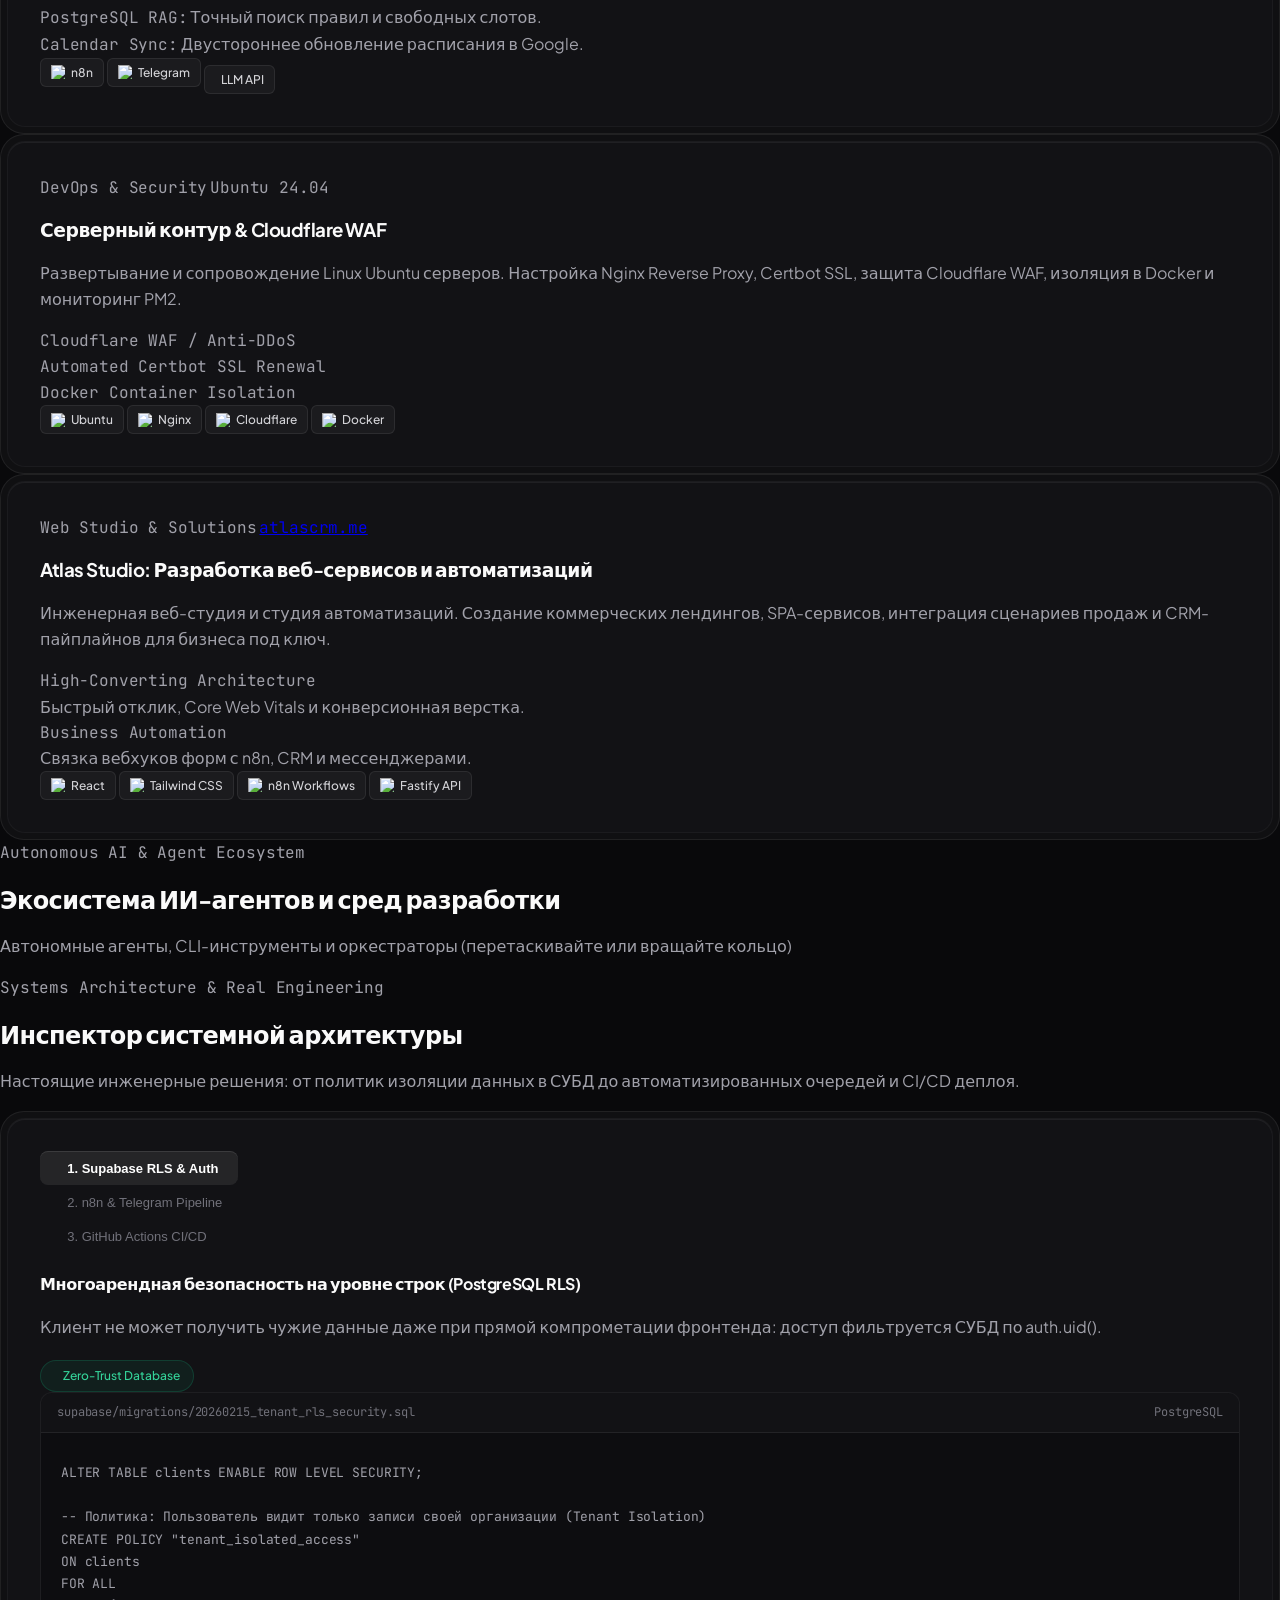
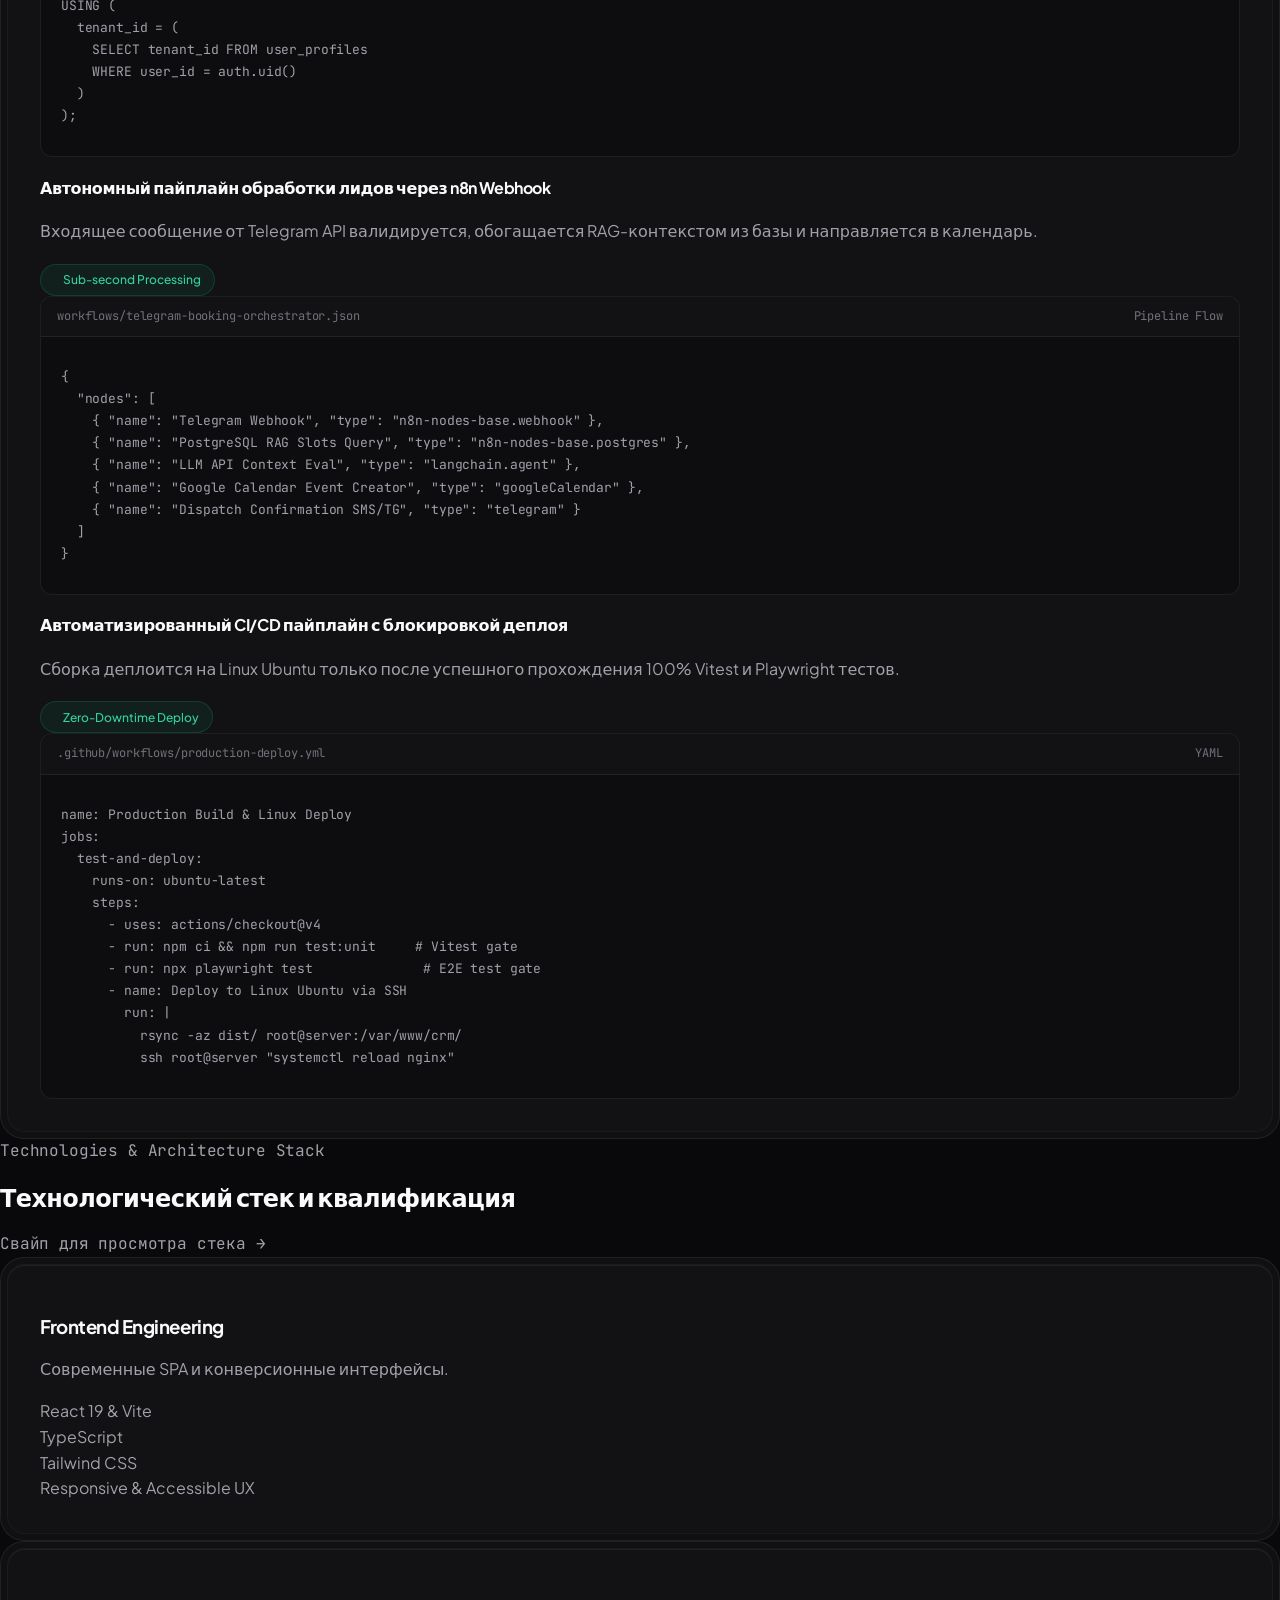
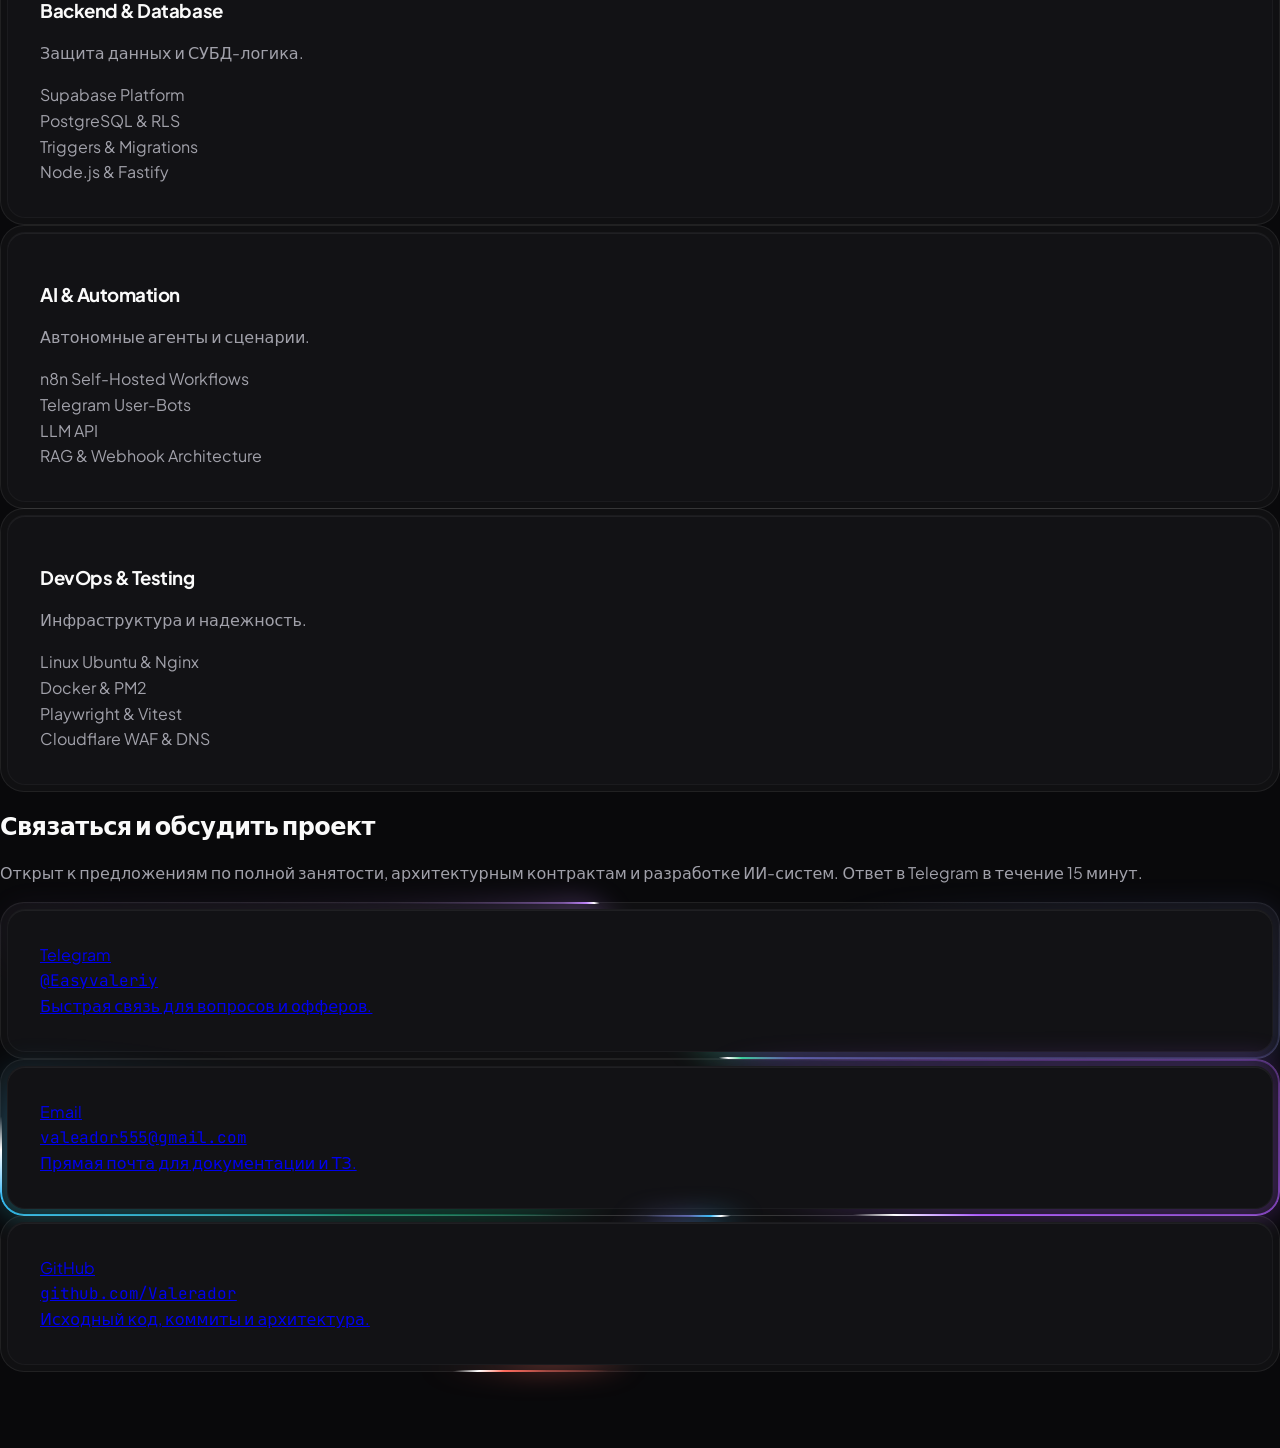
==== commit 3bc73566: "fix: update Atlas CRM and studio links to app.atlascrm.me and atlascrm.me" ====
--- a/index.html
+++ b/index.html
@@ -16,7 +16,7 @@
     <meta property="og:locale" content="ru_RU">
     <meta property="og:title" content="Valerii | Fullstack AI Developer & Systems Architect">
     <meta property="og:description" content="Разработка полносистемных ИИ-сервисов, CRM-платформ (React + Supabase RLS), n8n-пайплайнов и серверной инфраструктуры.">
-    <meta property="og:url" content="https://valerador.github.io/">
+    <meta property="og:url" content="https://portfolio-chi-sandy-76.vercel.app/">
 
     <!-- Favicon -->
     <link rel="icon" type="image/svg+xml" href="data:image/svg+xml,%3Csvg xmlns='http://www.w3.org/2000/svg' viewBox='0 0 100 100'%3E%3Crect width='100' height='100' rx='25' fill='%2309090b'/%3E%3Cpath d='M30 70 L50 25 L70 70 Z' fill='none' stroke='%23818cf8' stroke-width='8' stroke-linejoin='round'/%3E%3Ccircle cx='50' cy='52' r='8' fill='%2310b981'/%3E%3C/svg%3E">
@@ -223,8 +223,8 @@
                             <span class="px-3 py-1 rounded-full bg-indigo-500/10 border border-indigo-500/20 text-indigo-300 text-xs font-mono font-medium" data-i18n="p1.badge">
                                 Коммерческий MVP CRM
                             </span>
-                            <a href="https://crm.atlasauto.space" target="_blank" class="text-xs font-mono text-indigo-400 hover:text-indigo-300 flex items-center gap-1.5 transition-colors">
-                                <span>crm.atlasauto.space</span>
+                            <a href="https://app.atlascrm.me" target="_blank" class="text-xs font-mono text-indigo-400 hover:text-indigo-300 flex items-center gap-1.5 transition-colors">
+                                <span>app.atlascrm.me</span>
                                 <i class="ph ph-arrow-up-right text-sm"></i>
                             </a>
                         </div>
@@ -359,8 +359,8 @@
                             <span class="px-3 py-1 rounded-full bg-sky-500/10 border border-sky-500/20 text-sky-400 text-xs font-mono font-medium" data-i18n="p4.badge">
                                 Web Studio & Solutions
                             </span>
-                            <a href="https://atlasauto.space" target="_blank" class="text-xs font-mono text-sky-400 hover:text-sky-300 flex items-center gap-1.5 transition-colors">
-                                <span>atlasauto.space</span>
+                            <a href="https://atlascrm.me" target="_blank" class="text-xs font-mono text-sky-400 hover:text-sky-300 flex items-center gap-1.5 transition-colors">
+                                <span>atlascrm.me</span>
                                 <i class="ph ph-arrow-up-right text-sm"></i>
                             </a>
                         </div>
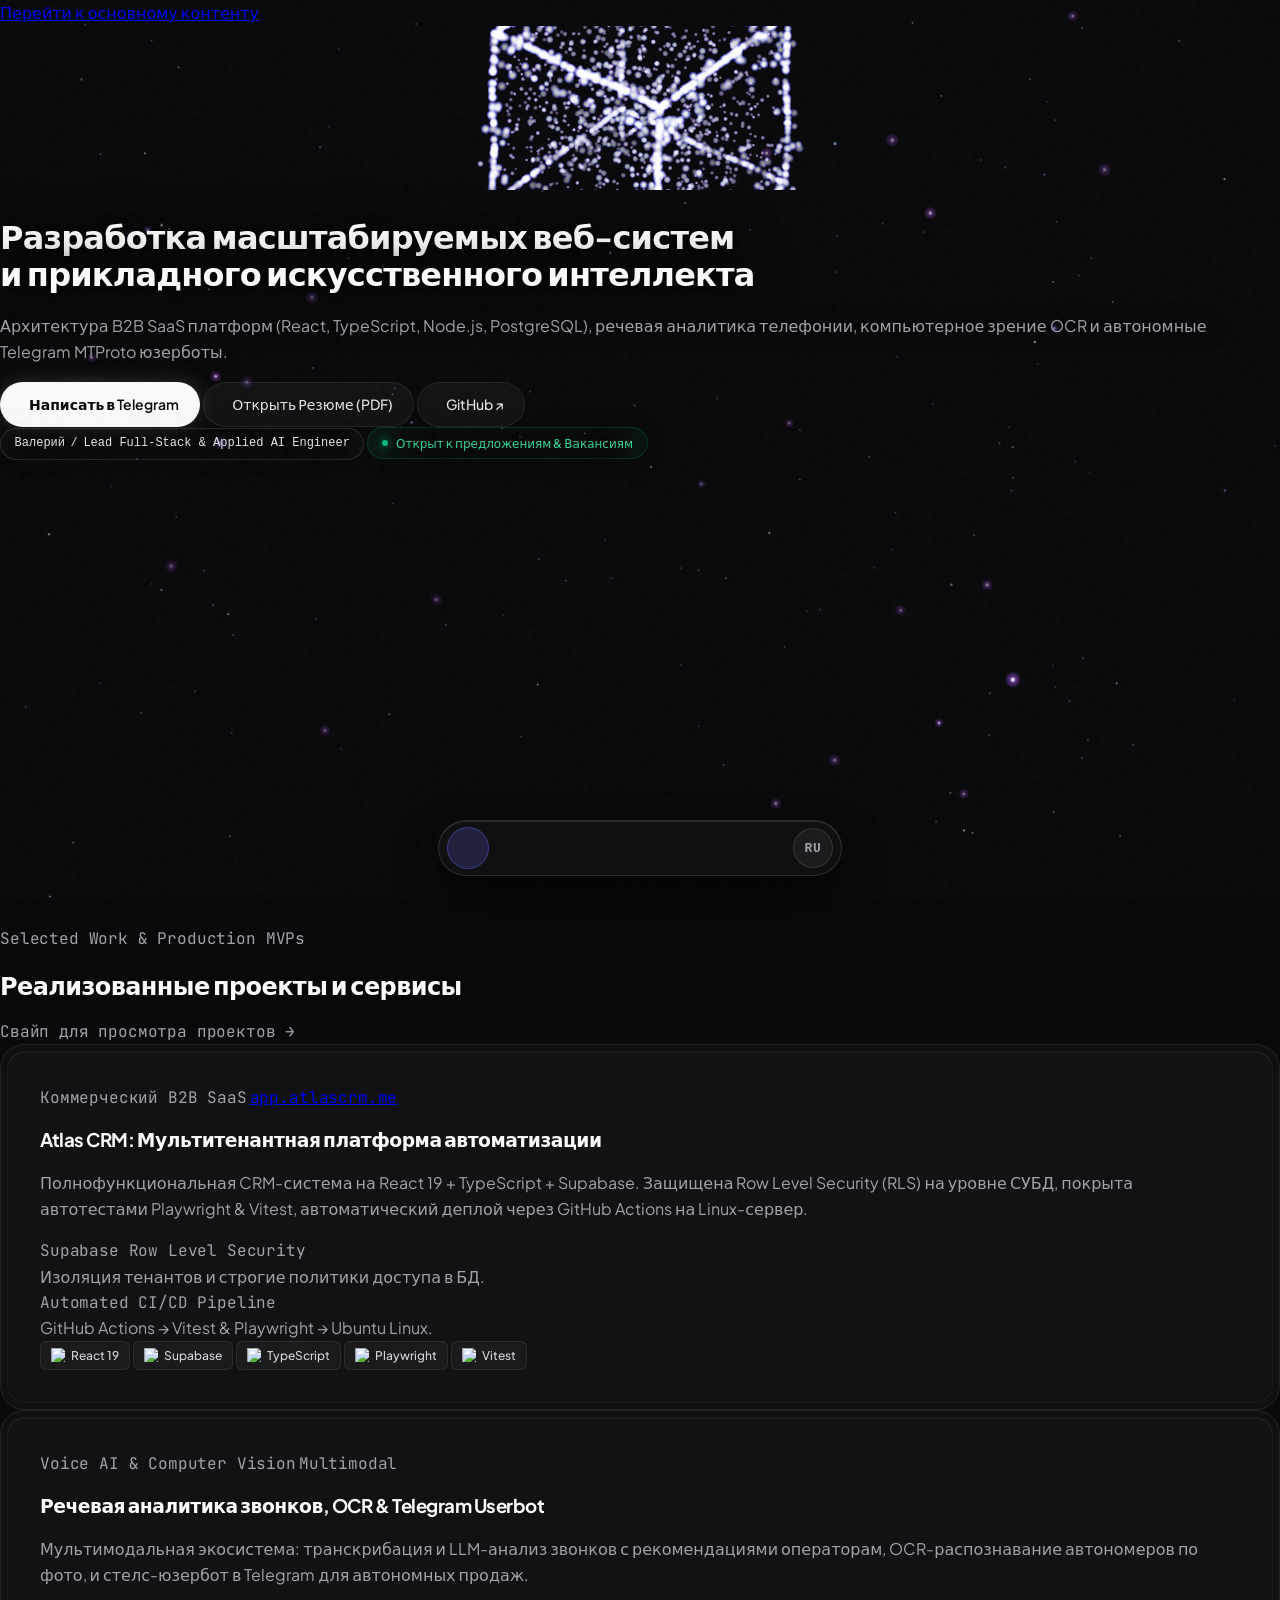
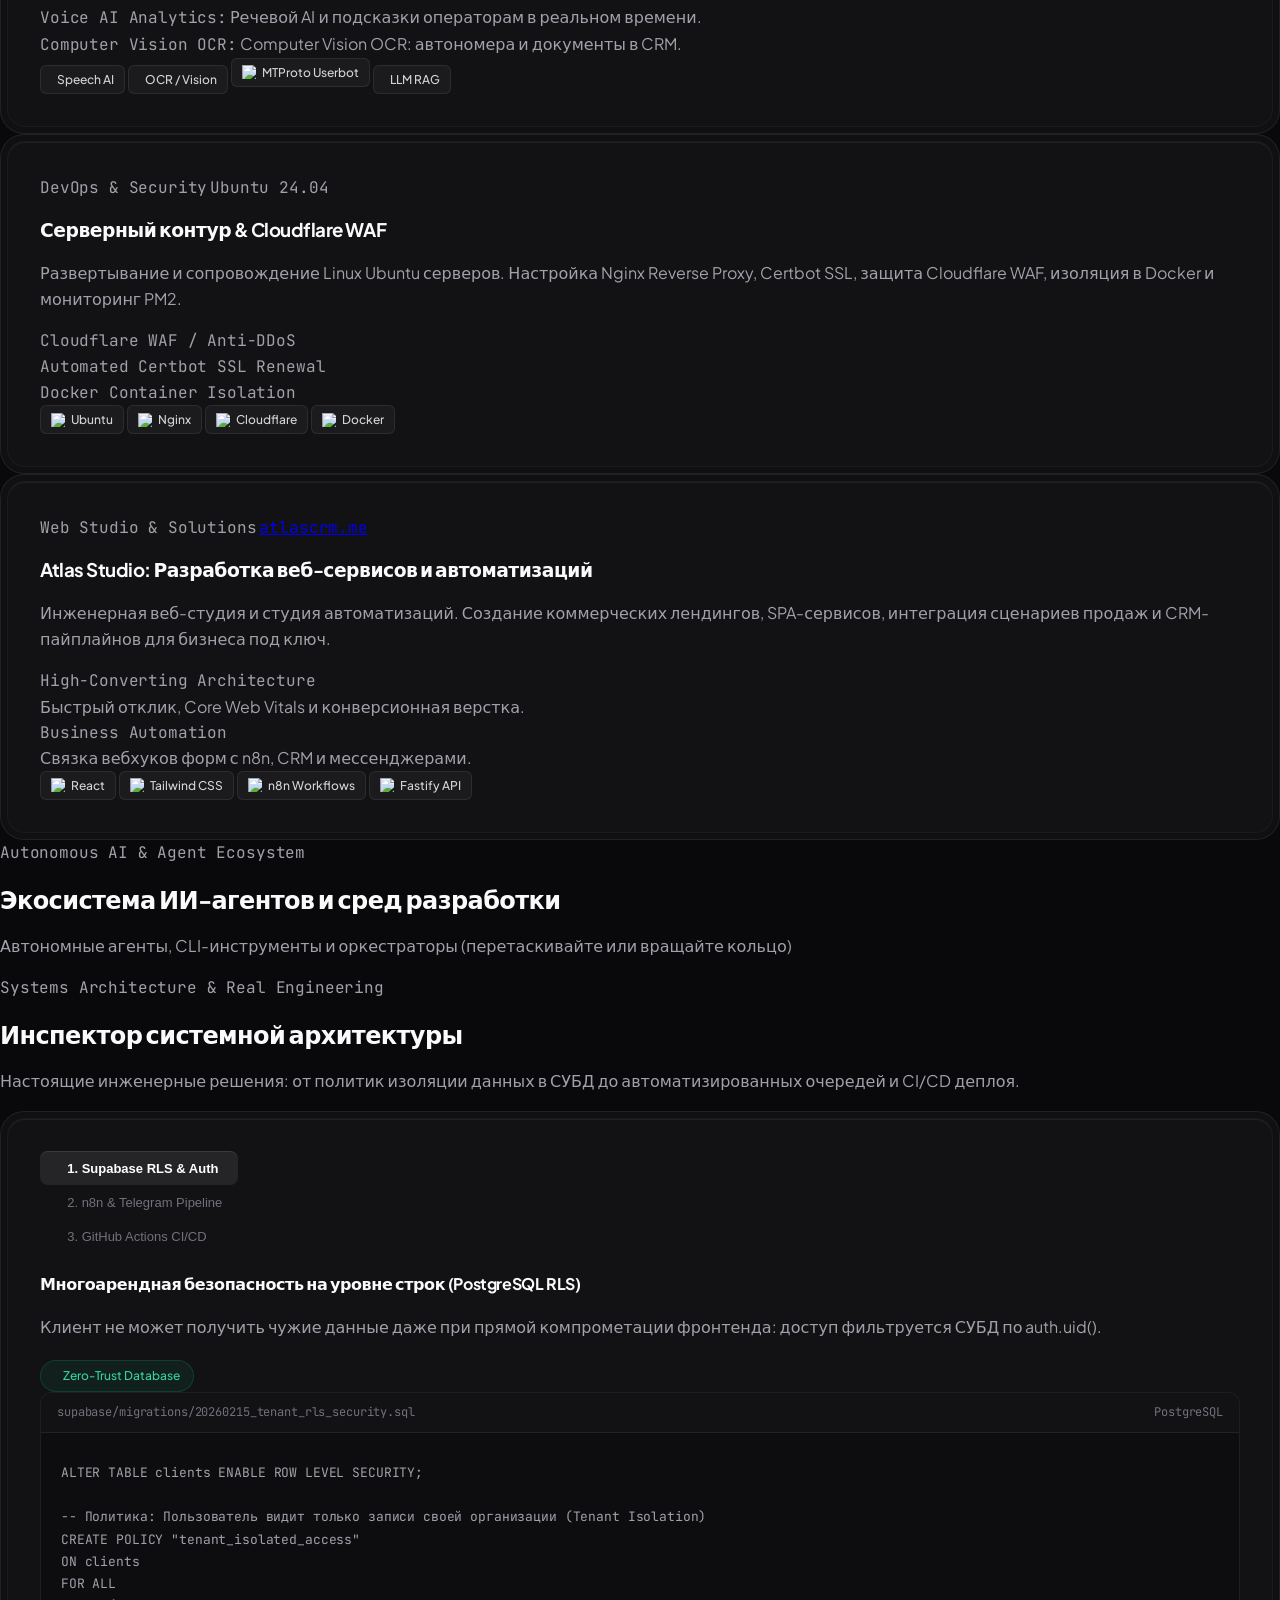
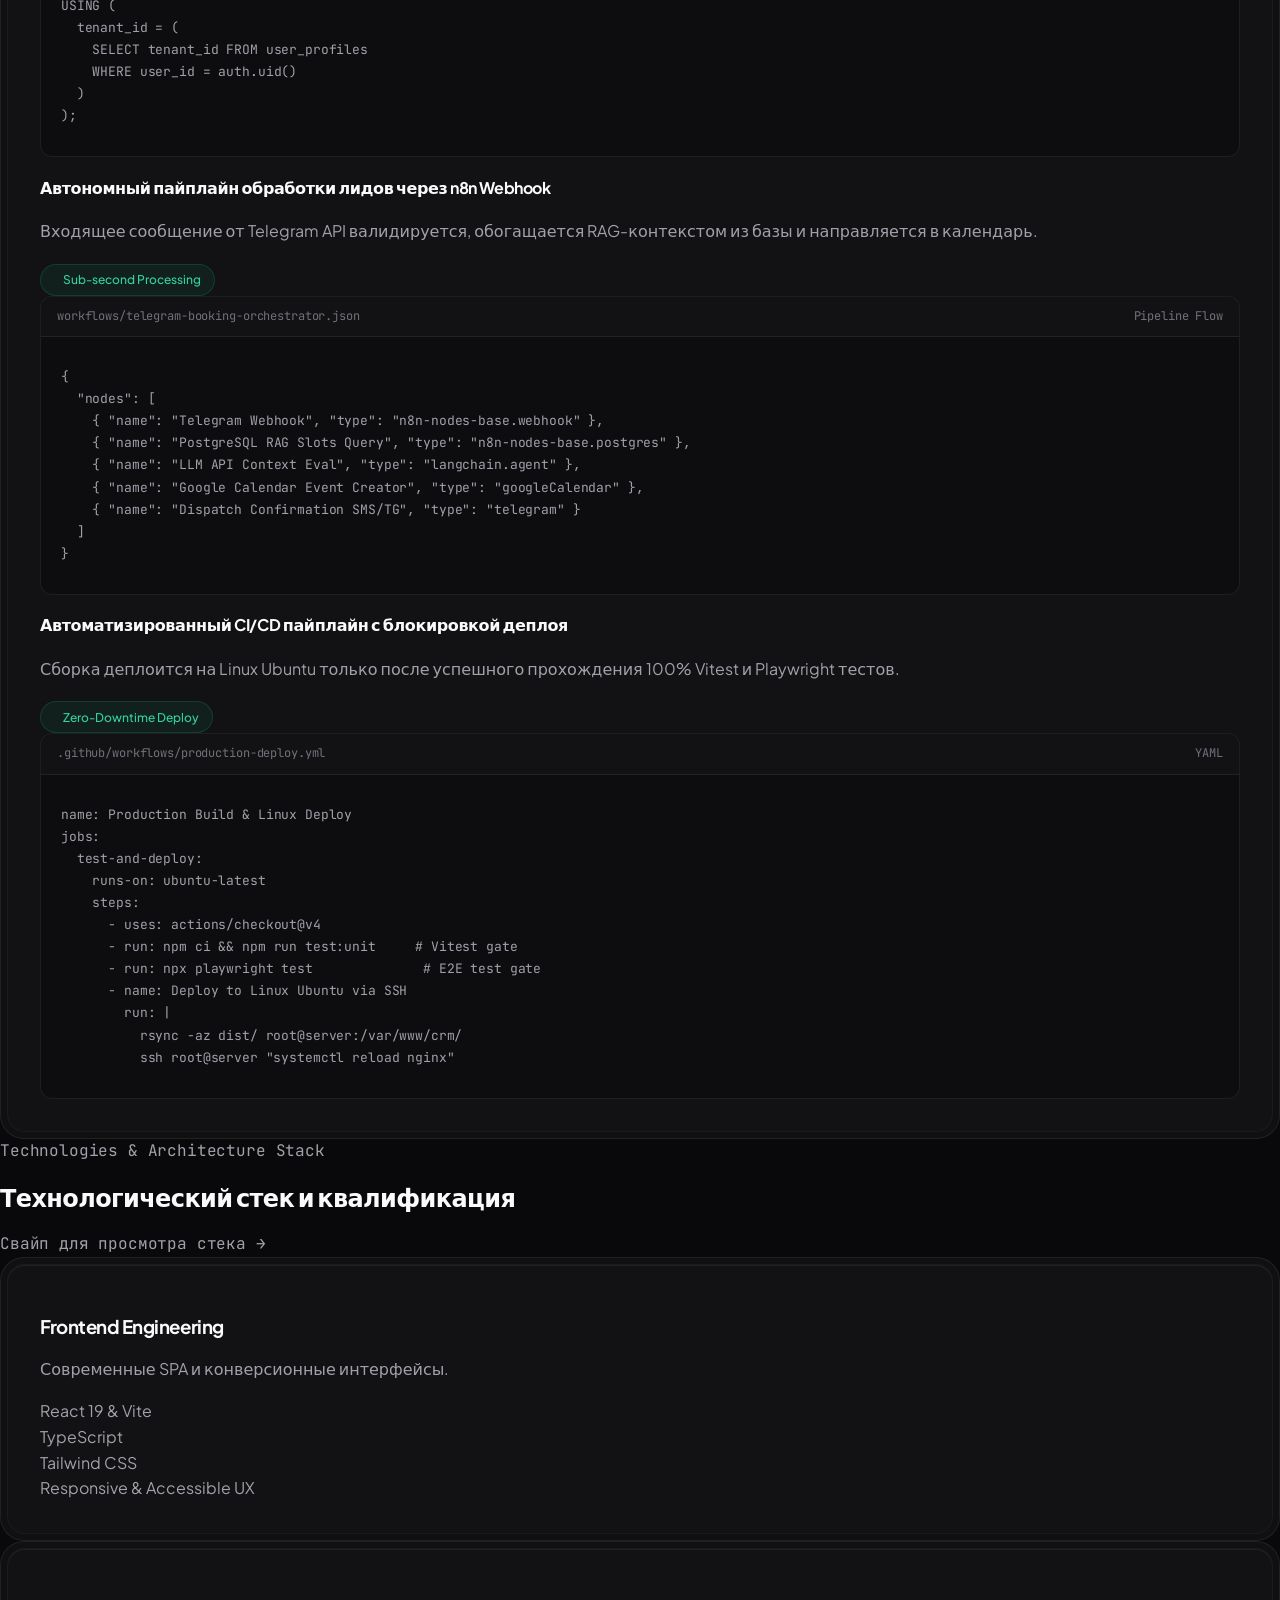
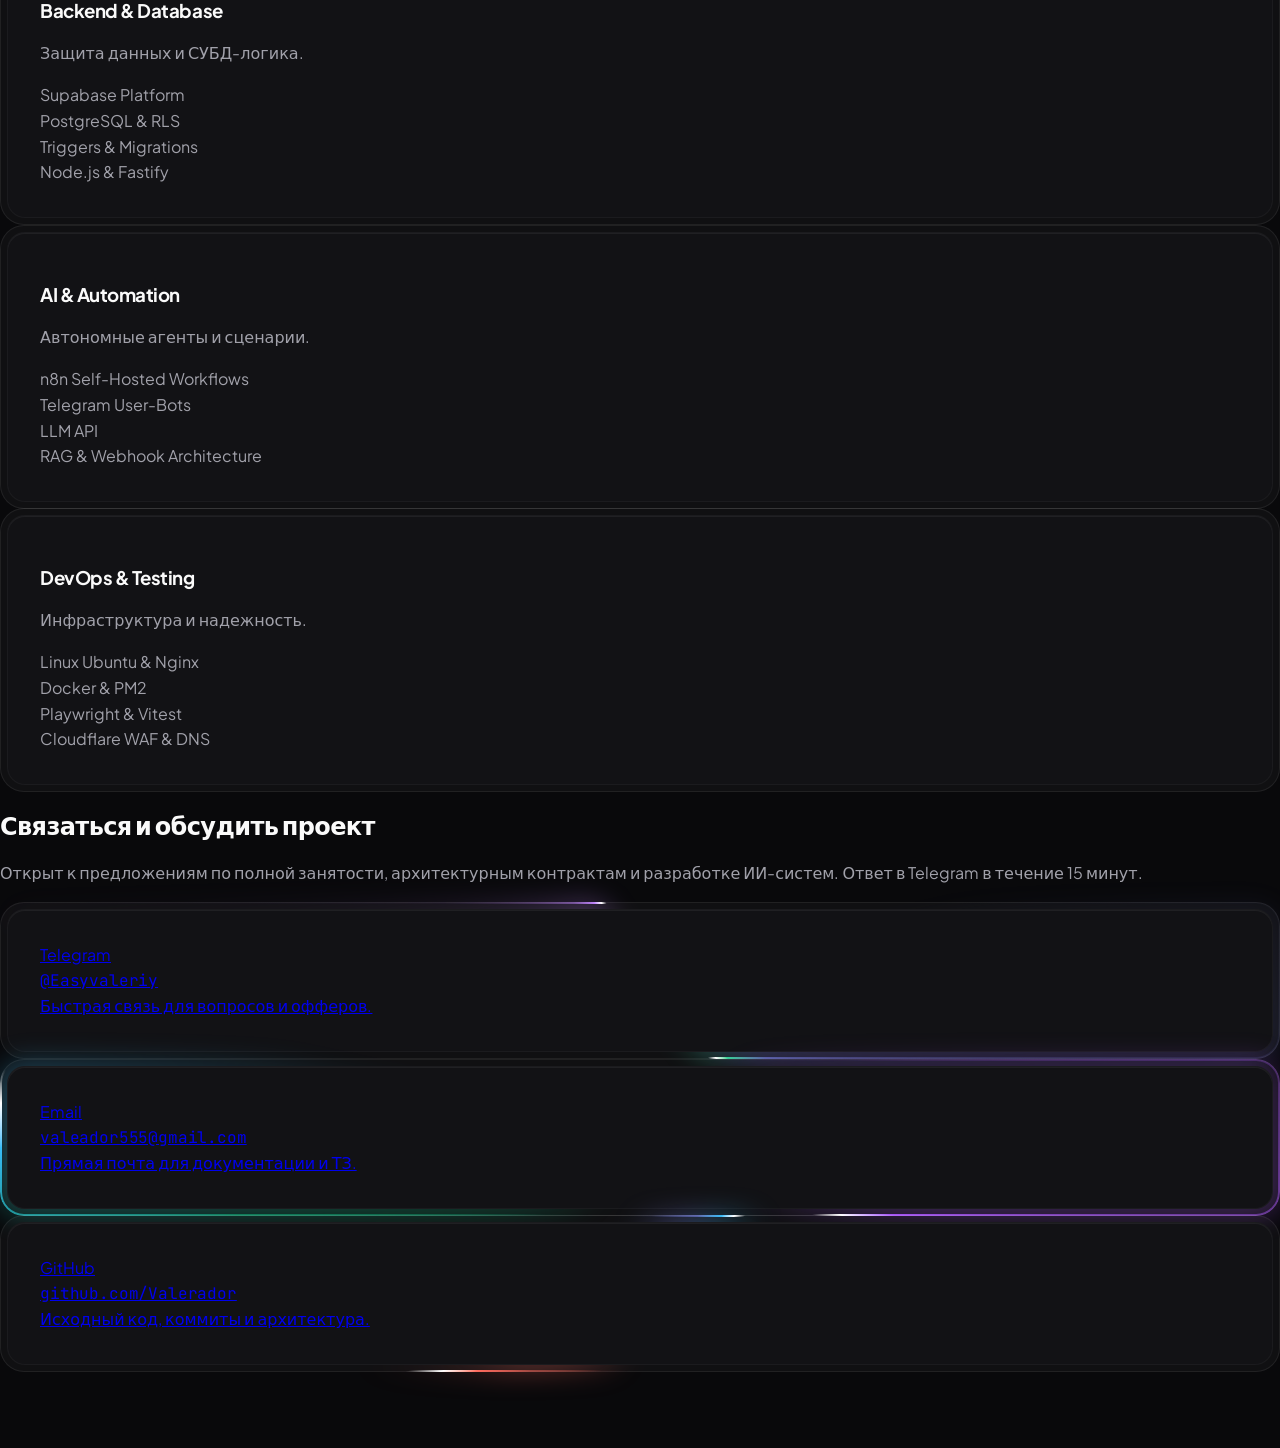
==== commit adbd6f31: "feat(portfolio): update homepage and i18n with lead multimodal engineer profile" ====
--- a/index.html
+++ b/index.html
@@ -6,16 +6,16 @@
     <meta name="theme-color" content="#09090b">
     <meta name="apple-mobile-web-app-capable" content="yes">
     <meta name="apple-mobile-web-app-status-bar-style" content="black-translucent">
-    <title>Valerii | Fullstack AI Developer & Systems Architect</title>
-    <meta name="description" content="Портфолио Валерия: Fullstack AI-Разработчик и Архитектор систем. Разработка ИИ-сервисов, CRM на React + Supabase RLS, n8n пайплайнов и Linux инфраструктуры.">
+    <title>Valerii | Lead Full-Stack & Applied AI Engineer</title>
+    <meta name="description" content="Портфолио Валерия: Lead Full-Stack & Applied AI Engineer. Архитектура B2B SaaS (React + TypeScript + PostgreSQL), речевая аналитика звонков, компьютерное зрение OCR и Telegram MTProto юзерботы.">
     <meta name="author" content="Valerii">
 
     <!-- Open Graph / Social -->
     <meta property="og:type" content="website">
     <meta property="og:site_name" content="Valerii Portfolio">
     <meta property="og:locale" content="ru_RU">
-    <meta property="og:title" content="Valerii | Fullstack AI Developer & Systems Architect">
-    <meta property="og:description" content="Разработка полносистемных ИИ-сервисов, CRM-платформ (React + Supabase RLS), n8n-пайплайнов и серверной инфраструктуры.">
+    <meta property="og:title" content="Valerii | Lead Full-Stack & Applied AI Engineer">
+    <meta property="og:description" content="Архитектура B2B SaaS (React, TypeScript, Node.js, PostgreSQL), речевая аналитика телефонии, компьютерное зрение OCR и автономные Telegram MTProto юзерботы.">
     <meta property="og:url" content="https://portfolio-chi-sandy-76.vercel.app/">
 
     <!-- Favicon -->
@@ -27,7 +27,7 @@
       "@context": "https://schema.org",
       "@type": "Person",
       "name": "Valerii",
-      "jobTitle": "Fullstack AI Developer & Systems Architect",
+      "jobTitle": "Lead Full-Stack & Applied AI Engineer",
       "url": "https://github.com/Valerador",
       "sameAs": [
         "https://t.me/Easyvaleriy",
@@ -148,13 +148,13 @@
 
         <!-- Main Headline (Linear Display Discipline: Max 2 lines) -->
         <h1 class="reveal-init relative z-10 text-3xl sm:text-5xl lg:text-6xl font-extrabold text-white tracking-tight leading-[1.12] max-w-4xl mb-6">
-            <span class="block" data-i18n="hero.line1">Разработка полносистемных ИИ-сервисов</span>
-            <span class="block text-zinc-200 font-semibold mt-1" data-i18n="hero.line2">и защищенной серверной инфраструктуры</span>
+            <span class="block" data-i18n="hero.line1">Разработка масштабируемых веб-систем</span>
+            <span class="block text-zinc-200 font-semibold mt-1" data-i18n="hero.line2">и прикладного искусственного интеллекта</span>
         </h1>
 
         <!-- Value Proposition Subtext (<= 25 words per taste-skill rules) -->
         <p class="reveal-init relative z-10 text-zinc-300 text-base sm:text-lg max-w-2xl leading-relaxed mb-8" data-i18n="hero.sub">
-            Архитектура коммерческих React + Supabase RLS платформ, автономных n8n-пайплайнов, E2E автотестов и защищенного Linux DevOps.
+            Архитектура B2B SaaS платформ (React, TypeScript, Node.js, PostgreSQL), речевая аналитика телефонии, компьютерное зрение OCR и автономные Telegram MTProto юзерботы.
         </p>
 
         <!-- Primary Action CTAs -->
@@ -180,7 +180,7 @@
             <div class="identity-badge">
                 <span class="text-white font-semibold tracking-wide" data-i18n="hero.name">Валерий</span>
                 <span class="text-zinc-600 mx-1">/</span>
-                <span class="text-zinc-300" data-i18n="hero.role">AI Solutions & Full-Stack Engineer</span>
+                <span class="text-zinc-300" data-i18n="hero.role">Lead Full-Stack & Applied AI Engineer</span>
             </div>
             <div class="status-badge">
                 <span class="status-dot"></span>
@@ -268,41 +268,42 @@
                 </div>
             </div>
 
-            <!-- TILE 2: AI Telegram Agent (4 Columns) -->
+            <!-- TILE 2: Multimodal AI & Automation (4 Columns) -->
             <div class="reveal-init bento-card w-[86vw] sm:w-[380px] lg:w-auto shrink-0 snap-center lg:col-span-4 lg:shrink flex flex-col justify-between">
                 <div class="bento-core">
                     <div>
                         <div class="flex items-center justify-between mb-4">
                             <span class="px-3 py-1 rounded-full bg-emerald-500/10 border border-emerald-500/20 text-emerald-400 text-xs font-mono font-medium" data-i18n="p2.badge">
-                                AI Agent & Automation
+                                Voice AI & Computer Vision
                             </span>
-                            <span class="text-xs font-mono text-zinc-400">Telegram API</span>
+                            <span class="text-xs font-mono text-zinc-400">Multimodal</span>
                         </div>
 
                         <h3 class="text-xl font-bold text-white mb-3" data-i18n="p2.title">
-                            ИИ-Ассистент Записи & RAG Context
+                            Речевая аналитика звонков, OCR & Telegram Userbot
                         </h3>
 
                         <p class="text-zinc-400 text-sm leading-relaxed mb-6" data-i18n="p2.desc">
-                            Интеллектуальный бот для диалогов от лица Telegram-аккаунта. Динамически извлекает регламенты и слоты из PostgreSQL, согласует время и ставит запись в Google Calendar.
+                            Мультимодальная экосистема: транскрибация и LLM-анализ звонков с рекомендациями операторам, OCR-распознавание автономеров по фото, и стелс-юзербот в Telegram для автономных продаж.
                         </p>
 
                         <div class="space-y-2.5 mb-6">
                             <div class="p-3 rounded-xl bg-white/[0.02] border border-white/[0.05] text-xs">
-                                <span class="font-mono text-emerald-400 font-semibold">PostgreSQL RAG:</span>
-                                <span class="text-zinc-400 block mt-0.5" data-i18n="p2.f1">Точный поиск правил и свободных слотов.</span>
+                                <span class="font-mono text-emerald-400 font-semibold">Voice AI Analytics:</span>
+                                <span class="text-zinc-400 block mt-0.5" data-i18n="p2.f1">Речевой AI и подсказки операторам в реальном времени.</span>
                             </div>
                             <div class="p-3 rounded-xl bg-white/[0.02] border border-white/[0.05] text-xs">
-                                <span class="font-mono text-indigo-400 font-semibold">Calendar Sync:</span>
-                                <span class="text-zinc-400 block mt-0.5" data-i18n="p2.f2">Двустороннее обновление расписания в Google.</span>
+                                <span class="font-mono text-indigo-400 font-semibold">Computer Vision OCR:</span>
+                                <span class="text-zinc-400 block mt-0.5" data-i18n="p2.f2">Автономера и документы в CRM по фото.</span>
                             </div>
                         </div>
                     </div>
 
                     <div class="pt-4 border-t border-white/[0.06] flex flex-wrap items-center gap-2">
-                        <span class="tech-pill"><img src="https://cdn.simpleicons.org/n8n/FF6D5A" alt="n8n"> n8n</span>
-                        <span class="tech-pill"><img src="https://cdn.simpleicons.org/telegram/26A5E4" alt="Telegram"> Telegram</span>
-                        <span class="tech-pill"><i class="ph ph-cpu text-purple-400 text-sm"></i> LLM API</span>
+                        <span class="tech-pill"><i class="ph ph-microphone text-emerald-400 text-sm"></i> Speech AI</span>
+                        <span class="tech-pill"><i class="ph ph-scan text-sky-400 text-sm"></i> OCR / Vision</span>
+                        <span class="tech-pill"><img src="https://cdn.simpleicons.org/telegram/26A5E4" alt="Telegram"> MTProto Userbot</span>
+                        <span class="tech-pill"><i class="ph ph-cpu text-purple-400 text-sm"></i> LLM RAG</span>
                     </div>
                 </div>
             </div>
